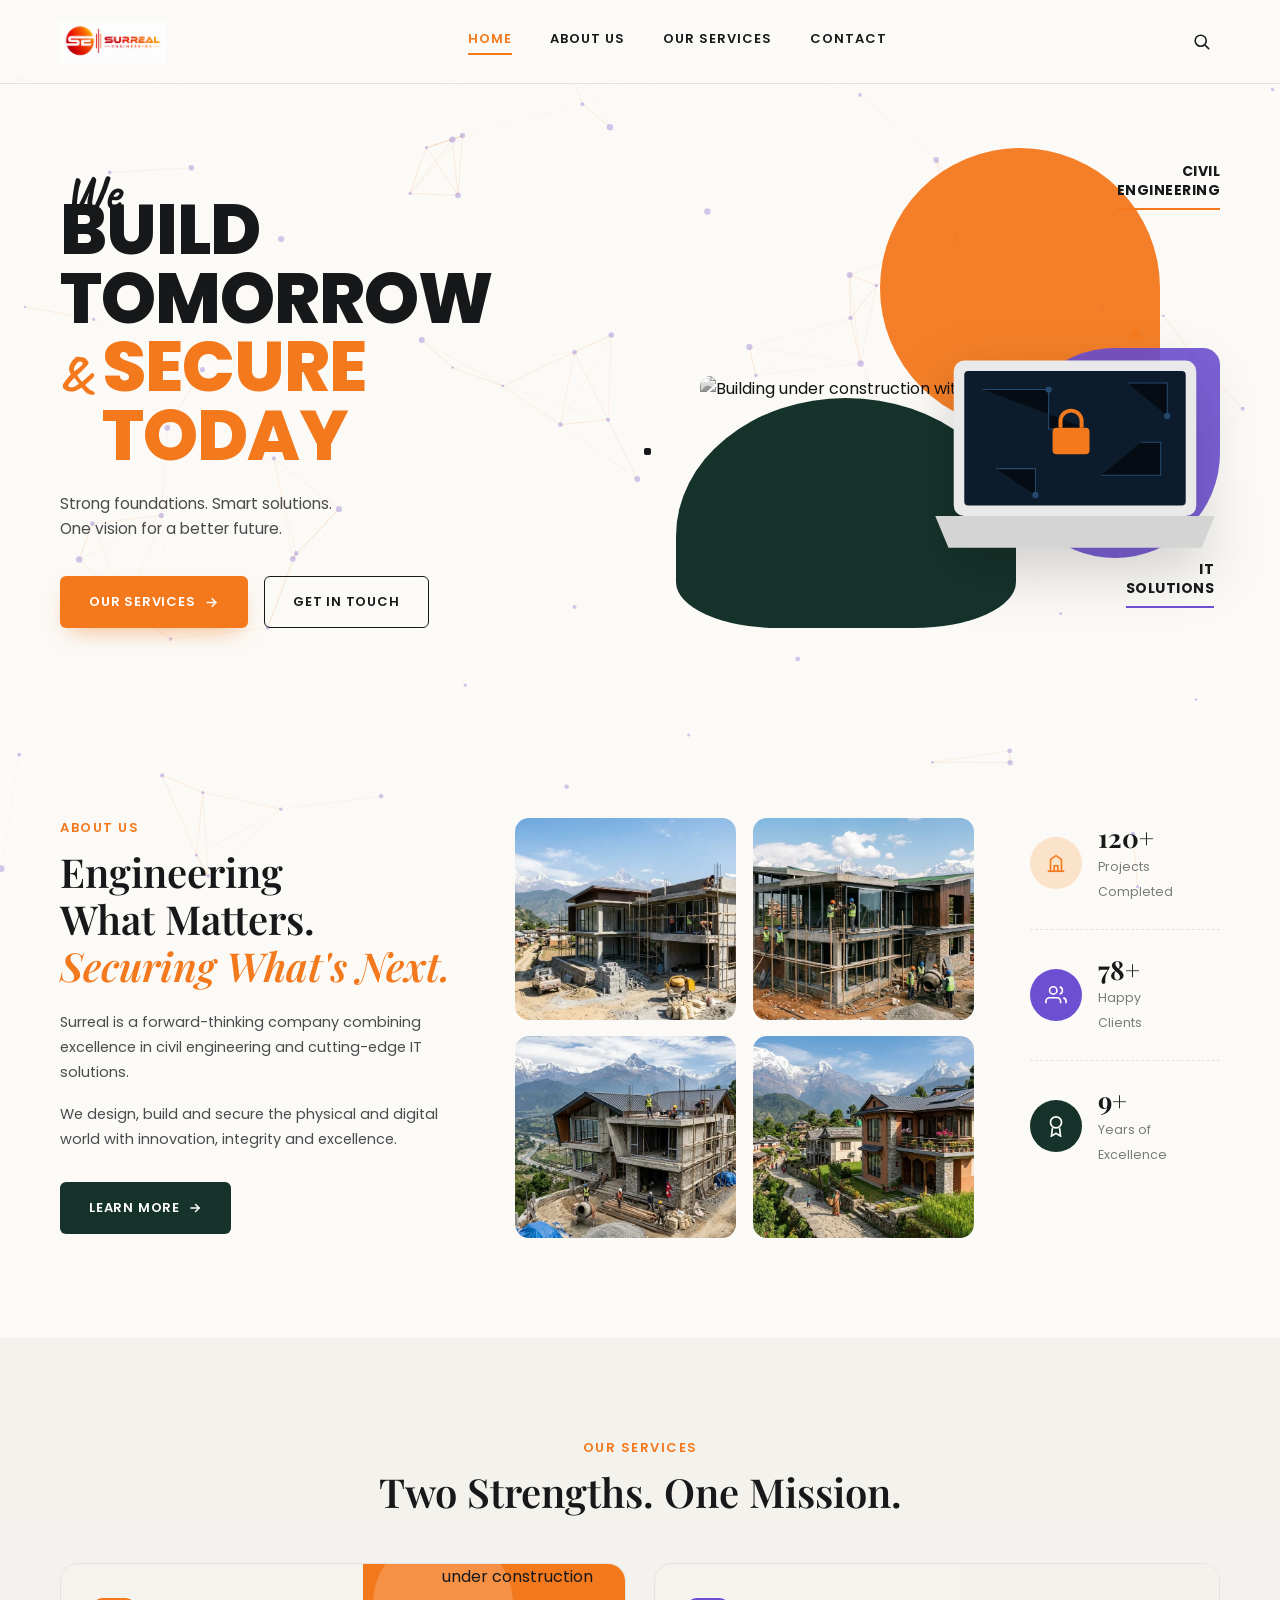
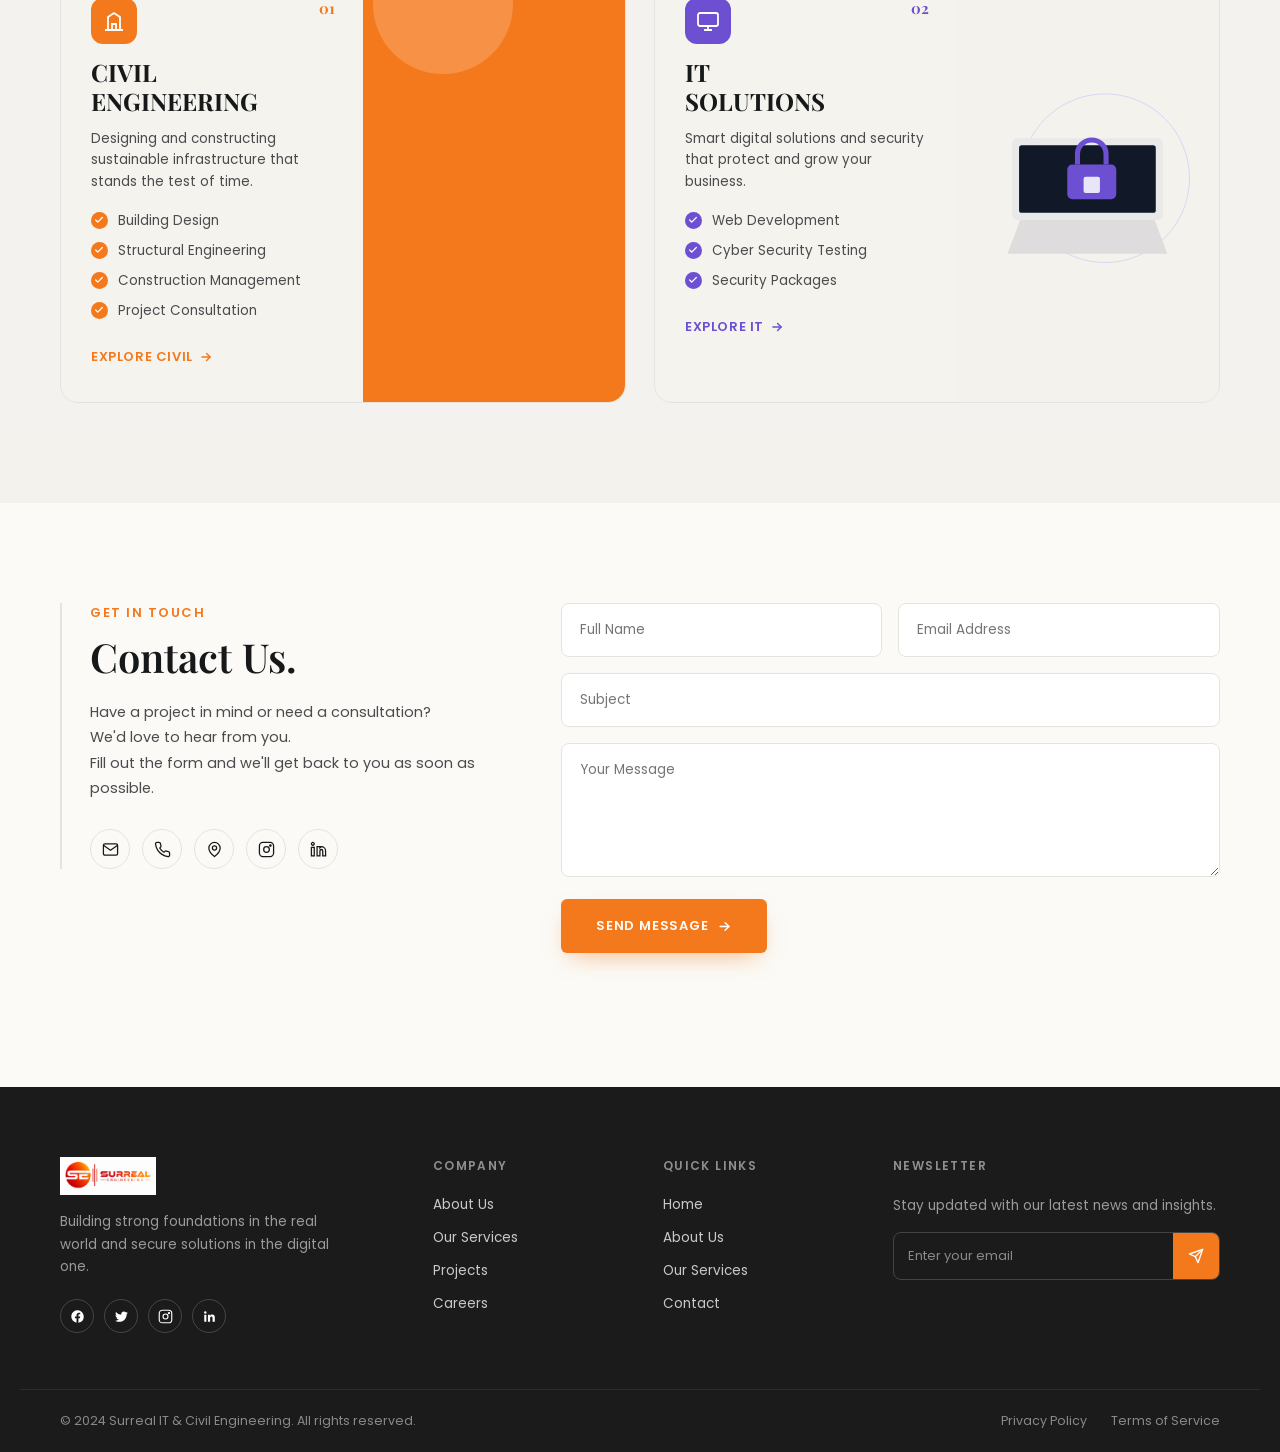
==== index.html @ a4b853f4 "Add files via upload" ====
<!DOCTYPE html>
<html lang="en">
<head>
<meta charset="UTF-8">
<meta name="viewport" content="width=device-width, initial-scale=1.0">
<title>Surreal | IT &amp; Civil Engineering</title>
<link rel="stylesheet" href="style.css">
<link rel="preconnect" href="https://fonts.googleapis.com">
<link rel="preconnect" href="https://fonts.gstatic.com" crossorigin>
<link href="https://fonts.googleapis.com/css2?family=Playfair+Display:ital,wght@0,500;0,600;0,700;1,500;1,600&family=Poppins:wght@300;400;500;600;700;800;900&family=Caveat:wght@600;700&display=swap" rel="stylesheet">
</head>
<body>

<canvas class="hero-network" id="heroNetwork" aria-hidden="true"></canvas>

<!-- ============ HEADER / NAVBAR ============ -->
<header class="site-header" id="top">
  <div class="container header-inner">

    <a href="#top" class="logo">
      <span class="logo-mark">
        <img class="logo-placeholder" src="logo.png" alt="Surreal Engineering logo">
      </span>
      <span class="logo-text">
       
      </span>
    </a>

    <nav class="main-nav" id="mainNav">
      <a href="#top" class="nav-link active" data-nav>HOME</a>
      <a href="#about" class="nav-link" data-nav>ABOUT US</a>
      <a href="#services" class="nav-link" data-nav>OUR SERVICES</a>
      <a href="#contact" class="nav-link" data-nav>CONTACT</a>
    </nav>

    <div class="header-actions">

      <div class="search-box" id="searchBox">
        <button class="icon-btn search-toggle" id="searchToggle" aria-label="Search">
          <svg width="19" height="19" viewBox="0 0 24 24" fill="none" stroke="currentColor" stroke-width="2" stroke-linecap="round">
            <circle cx="11" cy="11" r="7"/>
            <path d="m21 21-4.3-4.3"/>
          </svg>
        </button>
        <input type="search" id="siteSearch" placeholder="Search..." aria-label="Search this page">
      </div>

      <button class="hamburger" id="hamburger" aria-label="Menu">
        <span></span><span></span><span></span>
      </button>

    </div>

  </div>
</header>

<!-- ============ HERO ============ -->
<section class="hero" id="home">
  <div class="container hero-inner">

    <div class="hero-copy">
      <p class="hero-script">We</p>
      <h1 class="hero-title">
        BUILD<br>
        TOMORROW<br>
        <span class="amp-row"><span class="amp">&amp;</span> <span class="text-orange">SECURE<br>TODAY</span></span>
      </h1>
      <p class="hero-sub">Strong foundations. Smart solutions.<br>One vision for a better future.</p>
      <div class="hero-btns">
        <a href="#services" class="btn btn-orange" data-nav>OUR SERVICES
          <svg width="15" height="15" viewBox="0 0 24 24" fill="none" stroke="currentColor" stroke-width="2.5" stroke-linecap="round">
            <path d="M5 12h14"/>
            <path d="m13 6 6 6-6 6"/>
          </svg>
        </a>
        <a href="#contact" class="btn btn-outline" data-nav>GET IN TOUCH</a>
      </div>
    </div>

    <div class="hero-art">
      <div class="blob blob-orange"></div>
      <div class="blob blob-purple"></div>
      <div class="blob blob-green"></div>

      <div class="hero-building">
        <img src="https://images.unsplash.com/photo-1644221150186-5d785a471f44?w=900&q=80&auto=format&fit=crop" alt="Building under construction with crane">
      </div>

      <div class="hero-laptop">
        <svg viewBox="0 0 220 160" xmlns="http://www.w3.org/2000/svg">
          <rect x="18" y="8" width="184" height="118" rx="8" fill="#e9e9e9"/>
          <rect x="26" y="16" width="168" height="102" rx="3" fill="#0c1c2c"/>
          <g stroke="#3a6ea5" stroke-width="0.8" opacity="0.55">
            <path d="M40 30 L90 30 L90 60 L120 60"/>
            <path d="M150 25 L180 25 L180 50"/>
            <path d="M50 90 L80 90 L80 110"/>
            <path d="M130 95 L175 95 L175 70 L160 70"/>
            <circle cx="90" cy="30" r="2" fill="#3a6ea5"/>
            <circle cx="180" cy="50" r="2" fill="#3a6ea5"/>
            <circle cx="80" cy="110" r="2" fill="#3a6ea5"/>
          </g>
          <g transform="translate(93,45)">
            <path d="M6 14 V9 a8 8 0 0 1 16 0 v5" fill="none" stroke="#F4791D" stroke-width="3"/>
            <rect x="0" y="14" width="28" height="20" rx="3" fill="#F4791D"/>
          </g>
          <path d="M4 126 L216 126 L206 150 L14 150 Z" fill="#d4d4d4"/>
        </svg>
      </div>

      <a href="#services" class="hero-label label-civil" data-nav data-service-target="civil">
        <span>CIVIL<br>ENGINEERING</span>
      </a>

      <a href="#services" class="hero-label label-it" data-nav data-service-target="it">
        <span>IT<br>SOLUTIONS</span>
      </a>

      <span class="dot dot-1"></span>
      <span class="dot dot-2"></span>
    </div>

  </div>
</section>

<!-- ============ ABOUT ============ -->
<section class="about scroll-section" id="about">
  <div class="container about-inner">

    <div class="about-copy">
      <p class="eyebrow">ABOUT US</p>
      <h2 class="section-title">Engineering<br>What Matters.<br><em>Securing What's Next.</em></h2>
      <p class="about-text">Surreal is a forward-thinking company combining excellence in civil engineering and cutting-edge IT solutions.</p>
      <p class="about-text">We design, build and secure the physical and digital world with innovation, integrity and excellence.</p>
      <a href="#services" class="btn btn-dark" data-nav>LEARN MORE
        <svg width="14" height="14" viewBox="0 0 24 24" fill="none" stroke="currentColor" stroke-width="2.5" stroke-linecap="round">
          <path d="M5 12h14"/>
          <path d="m13 6 6 6-6 6"/>
        </svg>
      </a>
    </div>

    <div class="about-gallery">
      <div class="gallery-card">
        <img src="pic1.webp" alt="Surreal Engineering image 1">
      </div>
      <div class="gallery-card">
        <img src="pic2.webp" alt="Surreal Engineering image 2">
      </div>
      <div class="gallery-card">
        <img src="pic3.webp" alt="Surreal Engineering image 3">
      </div>
      <div class="gallery-card">
        <img src="pic4.webp" alt="Surreal Engineering image 4">
      </div>
    </div>

    <div class="about-stats">
      <div class="stat-item reveal-item">
        <div class="stat-icon stat-icon-orange">
          <svg width="22" height="22" viewBox="0 0 24 24" fill="none" stroke="currentColor" stroke-width="1.8">
            <path d="M3 21h18"/>
            <path d="M6 21V8l6-4 6 4v13"/>
            <path d="M10 21v-6h4v6"/>
            <path d="M9 9h.01M15 9h.01M9 13h.01M15 13h.01"/>
          </svg>
        </div>
        <div><strong class="counter" data-target="120">0+</strong><span>Projects<br>Completed</span></div>
      </div>

      <div class="stat-item reveal-item">
        <div class="stat-icon stat-icon-purple">
          <svg width="22" height="22" viewBox="0 0 24 24" fill="none" stroke="#fff" stroke-width="1.8">
            <path d="M17 21v-2a4 4 0 0 0-4-4H5a4 4 0 0 0-4 4v2"/>
            <circle cx="9" cy="7" r="4"/>
            <path d="M23 21v-2a4 4 0 0 0-3-3.87"/>
            <path d="M16 3.13a4 4 0 0 1 0 7.75"/>
          </svg>
        </div>
        <div><strong class="counter" data-target="80">0+</strong><span>Happy<br>Clients</span></div>
      </div>

      <div class="stat-item reveal-item">
        <div class="stat-icon stat-icon-green">
          <svg width="22" height="22" viewBox="0 0 24 24" fill="none" stroke="#fff" stroke-width="1.8">
            <circle cx="12" cy="8" r="6"/>
            <path d="M8.21 13.89 7 23l5-3 5 3-1.21-9.12"/>
          </svg>
        </div>
        <div><strong class="counter" data-target="10">0+</strong><span>Years of<br>Excellence</span></div>
      </div>
    </div>

  </div>
</section>

<!-- ============ SERVICES ============ -->
<section class="services scroll-section" id="services">
  <div class="container">
    <div class="services-head">
      <p class="eyebrow center">OUR SERVICES</p>
      <h2 class="section-title center">Two Strengths. One Mission.</h2>
    </div>

    <div class="services-grid">

      <article class="service-card card-civil reveal-item">
        <div class="service-text">
          <div class="service-icon icon-orange">
            <svg width="24" height="24" viewBox="0 0 24 24" fill="none" stroke="#fff" stroke-width="1.8">
              <path d="M3 21h18"/>
              <path d="M6 21V8l6-4 6 4v13"/>
              <path d="M10 21v-6h4v6"/>
              <path d="M9 9h.01M15 9h.01M9 13h.01M15 13h.01"/>
            </svg>
          </div>
          <span class="service-num">01</span>
          <h3>CIVIL<br>ENGINEERING</h3>
          <p>Designing and constructing sustainable infrastructure that stands the test of time.</p>
          <ul class="check-list">
            <li>Building Design</li>
            <li>Structural Engineering</li>
            <li>Construction Management</li>
            <li>Project Consultation</li>
          </ul>
          <a href="#contact" class="text-link orange" data-nav>EXPLORE CIVIL
            <svg width="14" height="14" viewBox="0 0 24 24" fill="none" stroke="currentColor" stroke-width="2.5" stroke-linecap="round">
              <path d="M5 12h14"/>
              <path d="m13 6 6 6-6 6"/>
            </svg>
          </a>
        </div>

        <div class="service-media civil-media">
          <img src="https://images.unsplash.com/photo-1644221150186-5d785a471f44?w=700&q=80&auto=format&fit=crop" alt="Building under construction">
        </div>
      </article>

      <article class="service-card card-it reveal-item">
        <div class="service-text">
          <div class="service-icon icon-purple">
            <svg width="24" height="24" viewBox="0 0 24 24" fill="none" stroke="#fff" stroke-width="1.8">
              <rect x="2" y="4" width="20" height="13" rx="2"/>
              <path d="M8 21h8"/>
              <path d="M12 17v4"/>
            </svg>
          </div>
          <span class="service-num purple">02</span>
          <h3>IT<br>SOLUTIONS</h3>
          <p>Smart digital solutions and security that protect and grow your business.</p>
          <ul class="check-list purple-check">
            <li>Web Development</li>
            <li>Cyber Security Testing</li>
            <li>Security Packages</li>
          </ul>
          <a href="#contact" class="text-link purple" data-nav>EXPLORE IT
            <svg width="14" height="14" viewBox="0 0 24 24" fill="none" stroke="currentColor" stroke-width="2.5" stroke-linecap="round">
              <path d="M5 12h14"/>
              <path d="m13 6 6 6-6 6"/>
            </svg>
          </a>
        </div>

        <div class="service-media it-media">
          <svg viewBox="0 0 260 220" xmlns="http://www.w3.org/2000/svg">
            <circle cx="150" cy="105" r="95" fill="none" stroke="#d8d0f5" stroke-width="1"/>
            <path d="M40 190 L220 190 L205 150 L55 150 Z" fill="#dedcdc"/>
            <rect x="45" y="60" width="170" height="92" rx="6" fill="#e9e9e9"/>
            <rect x="53" y="68" width="154" height="76" rx="3" fill="#111827"/>
            <g transform="translate(105,55) scale(1.15)">
              <path d="M12 30 V20 a14 14 0 0 1 28 0 v10" fill="none" stroke="#6D4FD1" stroke-width="5"/>
              <rect x="2" y="30" width="48" height="34" rx="5" fill="#6D4FD1"/>
              <rect x="18" y="42" width="16" height="16" rx="2" fill="#fff" opacity="0.85"/>
            </g>
          </svg>
        </div>
      </article>

    </div>
  </div>
</section>

<!-- ============ CONTACT ============ -->
<section class="contact scroll-section" id="contact">
  <div class="container contact-inner">

    <div class="contact-copy">
      <p class="eyebrow">GET IN TOUCH</p>
      <h2 class="section-title">Contact Us.</h2>
      <p class="about-text">Have a project in mind or need a consultation?<br>We'd love to hear from you.<br>Fill out the form and we'll get back to you as soon as possible.</p>

      <div class="contact-social">
        <a href="#" aria-label="Email">
          <svg width="17" height="17" viewBox="0 0 24 24" fill="none" stroke="currentColor" stroke-width="1.8">
            <rect x="2" y="4" width="20" height="16" rx="2"/>
            <path d="m22 6-10 7L2 6"/>
          </svg>
        </a>

        <a href="#" aria-label="Phone">
          <svg width="17" height="17" viewBox="0 0 24 24" fill="none" stroke="currentColor" stroke-width="1.8">
            <path d="M22 16.92v3a2 2 0 0 1-2.18 2 19.79 19.79 0 0 1-8.63-3.07 19.5 19.5 0 0 1-6-6 19.79 19.79 0 0 1-3.07-8.67A2 2 0 0 1 4.11 2h3a2 2 0 0 1 2 1.72c.13.96.36 1.9.7 2.81a2 2 0 0 1-.45 2.11L8.09 9.91a16 16 0 0 0 6 6l1.27-1.27a2 2 0 0 1 2.11-.45c.9.34 1.85.57 2.81.7A2 2 0 0 1 22 16.92z"/>
          </svg>
        </a>

        <a href="#" aria-label="Location">
          <svg width="17" height="17" viewBox="0 0 24 24" fill="none" stroke="currentColor" stroke-width="1.8">
            <path d="M20 10c0 6-8 12-8 12s-8-6-8-12a8 8 0 0 1 16 0Z"/>
            <circle cx="12" cy="10" r="3"/>
          </svg>
        </a>

        <a href="#" aria-label="Instagram">
          <svg width="17" height="17" viewBox="0 0 24 24" fill="none" stroke="currentColor" stroke-width="1.8">
            <rect x="2" y="2" width="20" height="20" rx="5"/>
            <circle cx="12" cy="12" r="4"/>
            <circle cx="17.5" cy="6.5" r="1"/>
          </svg>
        </a>

        <a href="#" aria-label="LinkedIn">
          <svg width="17" height="17" viewBox="0 0 24 24" fill="none" stroke="currentColor" stroke-width="1.8">
            <path d="M16 8a6 6 0 0 1 6 6v7h-4v-7a2 2 0 0 0-4 0v7h-4V8h4v1.5A6 6 0 0 1 16 8Z"/>
            <rect x="2" y="9" width="4" height="12"/>
            <circle cx="4" cy="4" r="2"/>
          </svg>
        </a>
      </div>
    </div>

    <form class="contact-form" id="contactForm">
      <div class="form-row">
        <input type="text" placeholder="Full Name" required>
        <input type="email" placeholder="Email Address" required>
      </div>
      <input type="text" placeholder="Subject" class="full">
      <textarea placeholder="Your Message" rows="5" class="full"></textarea>
      <button type="submit" class="btn btn-orange full-btn">
        SEND MESSAGE
        <svg width="15" height="15" viewBox="0 0 24 24" fill="none" stroke="currentColor" stroke-width="2.5" stroke-linecap="round">
          <path d="M5 12h14"/>
          <path d="m13 6 6 6-6 6"/>
        </svg>
      </button>
      <p class="form-note" id="formNote"></p>
    </form>

  </div>
</section>

<!-- ============ FOOTER ============ -->
<footer class="site-footer">
  <div class="container footer-inner">

    <div class="footer-brand">
      <a href="#top" class="logo" data-nav>
        <span class="logo-mark">
          <img class="logo-placeholder" src="logo.png" alt="Surreal Engineering logo">
        </span>
        <span class="logo-text light">
         
        </span>
      </a>

      <p>Building strong foundations in the real world and secure solutions in the digital one.</p>

      <div class="footer-social">
        <a href="#" aria-label="Facebook">
          <svg width="15" height="15" viewBox="0 0 24 24" fill="currentColor">
            <path d="M22 12a10 10 0 1 0-11.6 9.9v-7H7.9V12h2.5V9.8c0-2.5 1.5-3.9 3.8-3.9 1.1 0 2.2.2 2.2.2v2.4h-1.3c-1.2 0-1.6.8-1.6 1.6V12h2.8l-.4 2.9h-2.4v7A10 10 0 0 0 22 12Z"/>
          </svg>
        </a>

        <a href="#" aria-label="Twitter">
          <svg width="15" height="15" viewBox="0 0 24 24" fill="currentColor">
            <path d="M22 5.9c-.7.3-1.5.6-2.4.7.8-.5 1.5-1.3 1.8-2.3-.8.5-1.7.8-2.6 1a4.2 4.2 0 0 0-7.2 3.8A11.8 11.8 0 0 1 3.1 4.6a4.2 4.2 0 0 0 1.3 5.6c-.7 0-1.3-.2-1.9-.5v.1c0 2 1.5 3.7 3.4 4.1-.6.2-1.2.2-1.9.1.5 1.7 2.1 2.9 4 2.9A8.4 8.4 0 0 1 2 18.6a11.9 11.9 0 0 0 6.4 1.9c7.7 0 11.9-6.4 11.9-11.9v-.5c.8-.6 1.5-1.3 2-2.1Z"/>
          </svg>
        </a>

        <a href="#" aria-label="Instagram">
          <svg width="15" height="15" viewBox="0 0 24 24" fill="none" stroke="currentColor" stroke-width="1.8">
            <rect x="2" y="2" width="20" height="20" rx="5"/>
            <circle cx="12" cy="12" r="4"/>
            <circle cx="17.5" cy="6.5" r="1"/>
          </svg>
        </a>

        <a href="#" aria-label="LinkedIn">
          <svg width="15" height="15" viewBox="0 0 24 24" fill="currentColor">
            <path d="M20.4 20.4h-3.5v-5.5c0-1.3 0-3-1.8-3s-2.1 1.4-2.1 2.9v5.6H9.5V9h3.4v1.6h.1c.5-.9 1.6-1.8 3.3-1.8 3.6 0 4.2 2.4 4.2 5.4v6.2ZM5.3 7.4a2 2 0 1 1 0-4 2 2 0 0 1 0 4ZM7 20.4H3.6V9H7v11.4Z"/>
          </svg>
        </a>
      </div>
    </div>

    <div class="footer-col">
      <h4>COMPANY</h4>
      <a href="#about" data-nav>About Us</a>
      <a href="#services" data-nav>Our Services</a>
      <a href="#">Projects</a>
      <a href="#">Careers</a>
    </div>

    <div class="footer-col">
      <h4>QUICK LINKS</h4>
      <a href="#top" data-nav>Home</a>
      <a href="#about" data-nav>About Us</a>
      <a href="#services" data-nav>Our Services</a>
      <a href="#contact" data-nav>Contact</a>
    </div>

    <div class="footer-col footer-news">
      <h4>NEWSLETTER</h4>
      <p>Stay updated with our latest news and insights.</p>

      <form class="newsletter-form" id="newsletterForm">
        <input type="email" placeholder="Enter your email" required>
        <button type="submit" aria-label="Subscribe">
          <svg width="16" height="16" viewBox="0 0 24 24" fill="none" stroke="#fff" stroke-width="2" stroke-linecap="round" stroke-linejoin="round">
            <path d="m22 2-7 20-4-9-9-4Z"/>
            <path d="M22 2 11 13"/>
          </svg>
        </button>
      </form>
    </div>

  </div>

  <div class="footer-bottom">
    <div class="container footer-bottom-inner">
      <p>© 2024 Surreal IT &amp; Civil Engineering. All rights reserved.</p>

      <div class="footer-legal">
        <a href="#">Privacy Policy</a>
        <a href="#">Terms of Service</a>
      </div>
    </div>
  </div>
</footer>

<script src="script.js"></script>
</body>
</html>
---- style.css ----
/* =========================================================
           SURREAL — IT & Civil Engineering | stylesheet
           ========================================================= */

           :root {
            --orange: #F4791D;
            --orange-dark: #DD6A10;
            --purple: #6D4FD1;
            --purple-dark: #5A3FC0;
            --green: #16332B;
            --green-2: #1E4738;
            --ink: #17181A;
            --ink-soft: #4A4B4D;
            --muted: #7A7A7A;
            --bg: #FBFAF7;
            --bg-alt: #F4F2ED;
            --card: #F5F3EE;
            --line: #E6E3DC;
            --white: #ffffff;

            --font-display: 'Playfair Display', Georgia, serif;
            --font-body: 'Poppins', -apple-system, BlinkMacSystemFont, 'Segoe UI', sans-serif;
            --font-script: 'Caveat', cursive;
        }

        *,
        *::before,
        *::after {
            box-sizing: border-box;
        }

        html {
            scroll-behavior: smooth;
        }

        body {
            margin: 0;
            font-family: var(--font-body);
            color: var(--ink);
            background: var(--bg);
            -webkit-font-smoothing: antialiased;
            overflow-x: hidden;
            padding-top: 84px;
            /* offset for fixed header */
        }

        img {
            max-width: 100%;
            display: block;
        }

        a {
            text-decoration: none;
            color: inherit;
        }

        ul {
            list-style: none;
            margin: 0;
            padding: 0;
        }

        button {
            font-family: inherit;
            cursor: pointer;
        }

        input,
        textarea {
            font-family: inherit;
        }

        :focus-visible {
            outline: 2px solid var(--orange);
            outline-offset: 2px;
        }

        .container {
            max-width: 1240px;
            margin: 0 auto;
            padding: 0 40px;
        }

        .eyebrow {
            color: var(--orange);
            font-weight: 600;
            font-size: 13px;
            letter-spacing: 1.5px;
            margin: 0 0 10px;
        }

        .eyebrow.center {
            text-align: center;
        }

        .section-title {
            font-family: var(--font-display);
            font-weight: 600;
            font-size: 40px;
            line-height: 1.18;
            margin: 0 0 20px;
            color: var(--ink);
        }

        .section-title em {
            color: var(--orange);
            font-style: italic;
        }

        .section-title.center {
            text-align: center;
            margin-bottom: 0;
        }

        .btn {
            display: inline-flex;
            align-items: center;
            gap: 8px;
            padding: 15px 28px;
            border-radius: 6px;
            font-size: 13px;
            font-weight: 600;
            letter-spacing: .8px;
            border: 1.5px solid transparent;
            transition: transform .18s ease, box-shadow .18s ease, background .18s ease, color .18s ease;
            white-space: nowrap;
            position: relative;
            overflow: hidden;
            will-change: transform;
        }

        .btn:hover {
            transform: translateY(-4px) scale(1.02);
        }

        .btn::before {
            content: '';
            position: absolute;
            inset: 0;
            background: linear-gradient(120deg, transparent 20%, rgba(255, 255, 255, .24) 50%, transparent 80%);
            transform: translateX(-120%);
            transition: transform .55s ease;
            pointer-events: none;
        }

        .btn:hover::before {
            transform: translateX(120%);
        }

        .btn:active {
            transform: translateY(-1px) scale(.99);
        }

        .btn-orange {
            background: var(--orange);
            color: #fff;
            box-shadow: 0 10px 24px -10px rgba(244, 121, 29, .6);
        }

        .btn-orange:hover {
            background: var(--orange-dark);
            box-shadow: 0 14px 30px -12px rgba(244, 121, 29, .55);
        }

        .btn-outline {
            background: transparent;
            color: var(--ink);
            border-color: var(--ink);
        }

        .btn-outline:hover {
            background: var(--ink);
            color: #fff;
        }

        .btn-dark {
            background: var(--green);
            color: #fff;
        }

        .btn-dark:hover {
            background: var(--green-2);
        }

        .text-link {
            display: inline-flex;
            align-items: center;
            gap: 6px;
            font-size: 13px;
            font-weight: 600;
            letter-spacing: .6px;
        }

        .text-link.orange {
            color: var(--orange);
        }

        .text-link.purple {
            color: var(--purple);
        }

        .text-link svg {
            transition: transform .18s ease;
        }

        .text-link:hover svg {
            transform: translateX(4px);
        }

        /* ============ HEADER — FIXED ============ */

        .site-header {
            position: fixed;
            top: 0;
            left: 0;
            right: 0;
            z-index: 1000;
            background: rgba(251, 250, 247, .92);
            backdrop-filter: blur(14px);
            -webkit-backdrop-filter: blur(14px);
            border-bottom: 1px solid var(--line);
            height: 84px;
            display: flex;
            align-items: center;
        }

        .header-inner {
            display: flex;
            align-items: center;
            justify-content: space-between;
            height: 84px;
            gap: 24px;
            width: 100%;
        }

        .logo {
            display: flex;
            align-items: center;
            gap: 10px;
            flex-shrink: 0;
        }

        .logo-mark {
            display: flex;
        }

        .logo-text {
            display: flex;
            flex-direction: column;
            font-weight: 800;
            font-size: 19px;
            letter-spacing: .5px;
            line-height: 1.1;
            color: var(--ink);
        }

        .logo-text small {
            font-weight: 500;
            font-size: 9px;
            letter-spacing: 1.4px;
            color: var(--muted);
        }

        .logo-text.light {
            color: #fff;
        }

        .logo-text.light small {
            color: #a9a9a9;
        }

        .main-nav {
            display: flex;
            align-items: center;
            gap: 38px;
        }

        .nav-link {
            font-size: 13px;
            font-weight: 600;
            letter-spacing: 1px;
            color: var(--ink);
            position: relative;
            padding-bottom: 6px;
            transition: color .15s ease;
        }

        .nav-link::after {
            content: '';
            position: absolute;
            left: 0;
            bottom: 0;
            width: 0;
            height: 2px;
            background: var(--orange);
            transition: width .2s ease;
        }

        .nav-link:hover {
            color: var(--orange);
        }

        .nav-link.active {
            color: var(--orange);
        }

        .nav-link.active::after {
            width: 100%;
        }

        .header-actions {
            display: flex;
            align-items: center;
            gap: 14px;
        }

        .icon-btn {
            background: none;
            border: none;
            color: var(--ink);
            display: flex;
            align-items: center;
            gap: 4px;
            padding: 6px;
            border-radius: 8px;
            transition: background .15s ease;
        }

        .icon-btn:hover {
            background: var(--bg-alt);
        }

        .hamburger {
            display: none;
            flex-direction: column;
            gap: 5px;
            background: none;
            border: none;
            padding: 6px;
        }

        .hamburger span {
            width: 22px;
            height: 2px;
            background: var(--ink);
            border-radius: 2px;
            transition: transform .2s ease, opacity .2s ease;
        }

        .hamburger.active span:nth-child(1) {
            transform: translateY(7px) rotate(45deg);
        }
        .hamburger.active span:nth-child(2) {
            opacity: 0;
        }
        .hamburger.active span:nth-child(3) {
            transform: translateY(-7px) rotate(-45deg);
        }

        /* ============ HERO ============ */

        .hero {
            padding: 64px 0 90px;
            overflow: hidden;
            position: relative;
        }

        .hero-inner {
            display: grid;
            grid-template-columns: 1fr 1.05fr;
            align-items: center;
            gap: 20px;
        }

        .hero-script {
            font-family: var(--font-script);
            font-size: 52px;
            font-weight: 700;
            margin: 0 0 -18px 4px;
            color: var(--ink);
            transform: rotate(-3deg);
            animation: phraseWeFloat 3.2s ease-in-out infinite;
        }

        .hero-title {
            font-family: var(--font-body);
            font-weight: 800;
            font-size: 70px;
            line-height: 0.98;
            letter-spacing: -1px;
            margin: 0 0 22px;
            color: var(--ink);
            animation: phraseFloat 3.2s ease-in-out infinite;
        }

        @keyframes phraseWeFloat {
            0%,
            100% {
                transform: translateY(0) rotate(-3deg);
            }
            50% {
                transform: translateY(-3px) rotate(-3deg);
            }
        }

        @keyframes phraseFloat {
            0%,
            100% {
                transform: translateY(0);
            }
            50% {
                transform: translateY(-3px);
            }
        }

        .amp-row {
            display: flex;
            align-items: baseline;
            gap: 14px;
        }

        .amp {
            font-family: var(--font-script);
            color: var(--orange);
            font-weight: 700;
            font-size: 52px;
        }

        .text-orange {
            color: var(--orange);
        }

        .hero-sub {
            font-size: 15.5px;
            color: var(--ink-soft);
            line-height: 1.6;
            max-width: 380px;
            margin: 0 0 34px;
        }

        .hero-btns {
            display: flex;
            gap: 16px;
            flex-wrap: wrap;
        }

        .hero-art {
            position: relative;
            min-height: 480px;
            display: flex;
            align-items: center;
            justify-content: center;
            isolation: isolate;
        }

        .blob {
            position: absolute;
            border-radius: 50%;
            pointer-events: none;
        }

        .blob-orange {
            width: 280px;
            height: 280px;
            background: var(--orange);
            top: 0;
            right: 60px;
            border-radius: 50% 50% 8% 50%;
            opacity: .95;
            animation: blobFloat 7s ease-in-out infinite;
            z-index: 2;
        }

        .blob-purple {
            width: 210px;
            height: 210px;
            background: var(--purple);
            bottom: 70px;
            right: 0;
            border-radius: 50% 8% 50% 50%;
            opacity: .9;
            z-index: 2;
        }

        .blob-green {
            width: 340px;
            height: 230px;
            background: var(--green);
            bottom: 0;
            left: 40px;
            border-radius: 50% 50% 30% 30%/60% 60% 20% 20%;
            z-index: 2;
        }

        @keyframes blobFloat {
            0%,
            100% {
                transform: translate3d(0, 0, 0);
            }
            50% {
                transform: translate3d(0, -7px, 0);
            }
        }

        .hero-building {
            position: relative;
            z-index: 3;
            width: 78%;
            filter: grayscale(1) contrast(1.05);
            -webkit-mask-image: linear-gradient(to bottom, black 82%, transparent 100%);
            mask-image: linear-gradient(to bottom, black 82%, transparent 100%);
        }

        .hero-building img {
            border-radius: 10px;
        }

        .hero-laptop {
            position: absolute;
            z-index: 4;
            width: 290px;
            right: 0;
            bottom: 60px;
            filter: drop-shadow(0 20px 30px rgba(0, 0, 0, .18));
            pointer-events: none;
        }

        .hero-label {
            position: absolute;
            z-index: 5;
            font-size: 14px;
            font-weight: 700;
            letter-spacing: .5px;
            line-height: 1.35;
            color: var(--ink);
            pointer-events: auto;
            cursor: pointer;
        }

        .hero-label span {
            display: inline-block;
            padding-bottom: 8px;
            border-bottom: 2px solid var(--orange);
        }

        .label-civil {
            top: 14px;
            right: 0;
            text-align: right;
        }

        .label-it {
            bottom: 20px;
            right: 6px;
            text-align: right;
        }

        .label-it span {
            border-bottom-color: var(--purple);
        }

        .dot {
            position: absolute;
            border-radius: 2px;
            z-index: 5;
            pointer-events: none;
        }

        .dot-1 {
            width: 9px;
            height: 9px;
            background: var(--orange);
            top: 38%;
            right: 80px;
        }

        .dot-2 {
            width: 7px;
            height: 7px;
            background: var(--ink);
            bottom: 36%;
            left: 8px;
        }

        /* ============ ABOUT ============ */

        .about {
            padding: 100px 0;
            background: rgba(251, 250, 247, .94);
        }

        .about-inner {
            display: grid;
            grid-template-columns: 1fr 1.15fr auto;
            gap: 56px;
            align-items: start;
        }

        .about-text {
            font-size: 14.5px;
            color: var(--ink-soft);
            line-height: 1.75;
            max-width: 400px;
            margin: 0 0 16px;
        }

        .about-copy .btn {
            margin-top: 14px;
        }

        .about-gallery {
            display: grid;
            grid-template-columns: 1fr 1fr;
            grid-template-rows: 1fr 1fr;
            gap: 16px;
            height: 420px;
            perspective: 1000px;
        }

        .gallery-card {
            min-width: 0;
            min-height: 0;
            border-radius: 14px;
            overflow: hidden;
            position: relative;
            transform-origin: center;
            transition: transform .45s cubic-bezier(.2, .8, .2, 1), box-shadow .45s ease;
            will-change: transform;
        }

        .about-gallery img {
            width: 100%;
            height: 100%;
            object-fit: cover;
            transition: transform .45s cubic-bezier(.2, .8, .2, 1);
        }

        .gallery-card:hover {
            transform: translateY(-10px) scale(1.08) rotate(-3deg);
            box-shadow: 0 24px 45px -18px rgba(0, 0, 0, .38);
            z-index: 5;
        }

        .gallery-card:hover img {
            transform: scale(1.08);
        }

        .about-stats {
            display: flex;
            flex-direction: column;
            gap: 26px;
            padding-top: 6px;
            min-width: 190px;
        }

        .stat-item {
            display: flex;
            align-items: center;
            gap: 16px;
            padding-bottom: 26px;
            border-bottom: 1px dashed var(--line);
        }

        .stat-item:last-child {
            border-bottom: none;
        }

        .stat-icon {
            width: 52px;
            height: 52px;
            border-radius: 50%;
            display: flex;
            align-items: center;
            justify-content: center;
            flex-shrink: 0;
        }

        .stat-icon-orange {
            background: #FBE3CB;
            color: var(--orange);
        }

        .stat-icon-purple {
            background: var(--purple);
        }

        .stat-icon-green {
            background: var(--green);
        }

        .stat-item strong {
            display: block;
            font-family: var(--font-display);
            font-size: 26px;
            font-weight: 700;
            line-height: 1.1;
        }

        .stat-item span {
            font-size: 12.5px;
            color: var(--muted);
            line-height: 1.4;
        }

        /* ============ SERVICES ============ */

        .services {
            padding: 100px 0;
            background: rgba(244, 242, 237, .94);
        }

        .services-head {
            margin-bottom: 48px;
        }

        .services-grid {
            display: grid;
            grid-template-columns: 1fr 1fr;
            gap: 28px;
        }

        .service-card {
            display: grid;
            grid-template-columns: 1.15fr 1fr;
            align-items: stretch;
            background: var(--card);
            border-radius: 18px;
            overflow: hidden;
            border: 1px solid var(--line);
            transition: transform .35s ease, box-shadow .35s ease, border-color .35s ease;
        }

        .service-card:hover {
            transform: translateY(-6px);
            box-shadow: 0 22px 45px -25px rgba(0, 0, 0, .28);
            border-color: rgba(244, 121, 29, .35);
        }

        .service-text {
            padding: 34px 30px;
            position: relative;
        }

        .service-icon {
            width: 46px;
            height: 46px;
            border-radius: 12px;
            display: flex;
            align-items: center;
            justify-content: center;
            margin-bottom: 14px;
        }

        .icon-orange {
            background: var(--orange);
        }

        .icon-purple {
            background: var(--purple);
        }

        .service-num {
            position: absolute;
            top: 34px;
            right: 28px;
            font-family: var(--font-display);
            font-weight: 700;
            font-size: 15px;
            color: var(--orange);
        }

        .service-num.purple {
            color: var(--purple);
        }

        .service-text h3 {
            font-family: var(--font-display);
            font-size: 24px;
            line-height: 1.2;
            margin: 0 0 12px;
        }

        .service-text>p {
            font-size: 13.5px;
            color: var(--ink-soft);
            line-height: 1.6;
            margin: 0 0 18px;
            max-width: 260px;
        }

        .check-list {
            display: flex;
            flex-direction: column;
            gap: 10px;
            margin-bottom: 22px;
        }

        .check-list li {
            display: flex;
            align-items: center;
            gap: 10px;
            font-size: 13.5px;
            color: var(--ink-soft);
        }

        .check-list li::before {
            content: '';
            width: 17px;
            height: 17px;
            border-radius: 50%;
            flex-shrink: 0;
            background: var(--orange) url("data:image/svg+xml,%3Csvg xmlns='http://www.w3.org/2000/svg' viewBox='0 0 24 24' fill='none' stroke='white' stroke-width='3' stroke-linecap='round' stroke-linejoin='round'%3E%3Cpolyline points='20 6 9 17 4 12'/%3E%3C/svg%3E") center/60% no-repeat;
        }

        .purple-check li::before {
            background-color: var(--purple);
        }

        .service-media {
            position: relative;
            overflow: hidden;
            min-height: 280px;
        }

        .civil-media {
            background: var(--orange);
        }

        .civil-media img {
            width: 100%;
            height: 100%;
            object-fit: cover;
            position: absolute;
            inset: 0;
            clip-path: polygon(30% 0, 100% 0, 100% 100%, 0% 100%);
        }

        .civil-media::before {
            content: '';
            position: absolute;
            width: 140px;
            height: 140px;
            background: rgba(255, 255, 255, .18);
            border-radius: 50%;
            top: -30px;
            left: 10px;
        }

        .it-media {
            background: var(--bg-alt);
            display: flex;
            align-items: center;
            justify-content: center;
        }

        .it-media svg {
            width: 88%;
        }

        /* ============ CONTACT ============ */

        .contact {
            padding: 100px 0;
            background: rgba(251, 250, 247, .94);
        }

        .contact-inner {
            display: grid;
            grid-template-columns: .85fr 1.3fr;
            gap: 70px;
            align-items: flex-start;
        }

        .contact-copy {
            border-left: 2px solid var(--line);
            padding-left: 28px;
        }

        .contact-social {
            display: flex;
            gap: 12px;
            margin-top: 28px;
        }

        .contact-social a {
            width: 40px;
            height: 40px;
            border-radius: 50%;
            border: 1.5px solid var(--line);
            display: flex;
            align-items: center;
            justify-content: center;
            color: var(--ink);
            transition: background .25s ease, color .25s ease, border-color .25s ease, transform .35s cubic-bezier(.2, .8, .2, 1), box-shadow .25s ease;
            position: relative;
        }

        .contact-social a:hover {
            background: var(--orange);
            border-color: var(--orange);
            color: #fff;
        }

        .contact-social a.wave {
            animation: socialWave .6s cubic-bezier(.2, .8, .2, 1) both;
        }

        @keyframes socialWave {
            0% {
                transform: translateY(0) scale(1);
            }
            35% {
                transform: translateY(-9px) scale(1.08);
            }
            65% {
                transform: translateY(3px) scale(.98);
            }
            100% {
                transform: translateY(0) scale(1);
            }
        }

        .contact-social a:nth-child(1):hover {
            background: #EA4335;
            border-color: #EA4335;
            color: #fff;
        }
        .contact-social a:nth-child(2):hover {
            background: #25D366;
            border-color: #25D366;
            color: #fff;
        }
        .contact-social a:nth-child(3):hover {
            background: #F4791D;
            border-color: #F4791D;
            color: #fff;
        }
        .contact-social a:nth-child(4):hover {
            background: #E1306C;
            border-color: #E1306C;
            color: #fff;
        }
        .contact-social a:nth-child(5):hover {
            background: #0A66C2;
            border-color: #0A66C2;
            color: #fff;
        }

        .contact-form {
            display: flex;
            flex-direction: column;
            gap: 16px;
        }

        .form-row {
            display: grid;
            grid-template-columns: 1fr 1fr;
            gap: 16px;
        }

        .contact-form input,
        .contact-form textarea {
            width: 100%;
            padding: 16px 18px;
            border-radius: 8px;
            border: 1.5px solid var(--line);
            background: #fff;
            font-size: 13.5px;
            color: var(--ink);
            resize: vertical;
            transition: border-color .15s ease;
        }

        .contact-form input:focus,
        .contact-form textarea:focus {
            border-color: var(--orange);
        }

        .contact-form .full {
            grid-column: 1 / -1;
        }

        .full-btn {
            align-self: flex-start;
            margin-top: 6px;
            justify-content: center;
            padding: 16px 34px;
        }

        .form-note {
            font-size: 13px;
            color: var(--green-2);
            font-weight: 600;
            min-height: 18px;
            margin: 0;
        }

        /* ============ FOOTER ============ */

        .site-footer {
            background: rgba(18, 18, 18, .96);
            color: #c9c9c9;
            padding-top: 70px;
        }

        .footer-inner {
            display: grid;
            grid-template-columns: 1.4fr .8fr .8fr 1fr;
            gap: 40px;
            padding-bottom: 56px;
            border-bottom: 1px solid rgba(255, 255, 255, .08);
        }

        .footer-brand p {
            font-size: 13.5px;
            line-height: 1.7;
            margin: 16px 0 20px;
            max-width: 280px;
            color: #9a9a9a;
        }

        .footer-social {
            display: flex;
            gap: 10px;
        }

        .footer-social a {
            width: 34px;
            height: 34px;
            border-radius: 50%;
            border: 1px solid rgba(255, 255, 255, .18);
            display: flex;
            align-items: center;
            justify-content: center;
            color: #fff;
            transition: background .15s ease, border-color .15s ease;
        }

        .footer-social a:hover {
            background: var(--orange);
            border-color: var(--orange);
        }

        .footer-col h4 {
            font-size: 12px;
            letter-spacing: 1.4px;
            color: #8f8f8f;
            margin: 0 0 20px;
            font-weight: 600;
        }

        .footer-col a {
            display: block;
            font-size: 13.5px;
            color: #c9c9c9;
            margin-bottom: 13px;
            transition: color .15s ease;
        }

        .footer-col a:hover {
            color: var(--orange);
        }

        .footer-news p {
            font-size: 13.5px;
            color: #9a9a9a;
            line-height: 1.6;
            margin: 0 0 16px;
        }

        .newsletter-form {
            display: flex;
            border-radius: 8px;
            overflow: hidden;
            border: 1px solid rgba(255, 255, 255, .18);
        }

        .newsletter-form input {
            flex: 1;
            background: transparent;
            border: none;
            padding: 13px 14px;
            color: #fff;
            font-size: 13px;
        }

        .newsletter-form input::placeholder {
            color: #8a8a8a;
        }

        .newsletter-form button {
            background: var(--orange);
            border: none;
            width: 46px;
            display: flex;
            align-items: center;
            justify-content: center;
            transition: background .15s ease;
        }

        .newsletter-form button:hover {
            background: var(--orange-dark);
        }

        .footer-bottom {
            padding: 22px 0;
        }

        .footer-bottom-inner {
            display: flex;
            justify-content: space-between;
            align-items: center;
            flex-wrap: wrap;
            gap: 10px;
        }

        .footer-bottom p {
            margin: 0;
            font-size: 12.5px;
            color: #8a8a8a;
        }

        .footer-legal {
            display: flex;
            gap: 24px;
        }

        .footer-legal a {
            font-size: 12.5px;
            color: #8a8a8a;
        }

        .footer-legal a:hover {
            color: var(--orange);
        }

        /* ============ SEARCH ============ */

        .search-box {
            position: relative;
            display: flex;
            align-items: center;
            width: 42px;
            height: 40px;
            flex-shrink: 0;
            transition: width .3s cubic-bezier(.2, .8, .2, 1);
        }

        .search-box .search-toggle {
            position: absolute;
            right: 0;
            top: 1px;
            z-index: 2;
            width: 38px;
            height: 38px;
            justify-content: center;
            background: var(--bg);
        }

        .search-box input {
            width: 100%;
            height: 38px;
            border: 1px solid transparent;
            border-radius: 20px;
            background: var(--bg-alt);
            color: var(--ink);
            padding: 0 42px 0 14px;
            font-size: 12px;
            opacity: 0;
            pointer-events: none;
            outline: none;
            transition: opacity .2s ease, border-color .2s ease, background .2s ease;
        }

        .search-box.open {
            width: 230px;
        }

        .search-box.open input {
            opacity: 1;
            pointer-events: auto;
            border-color: var(--line);
        }

        .search-box.open input:focus {
            border-color: var(--orange);
            background: #fff;
        }

        .search-box .search-toggle:hover {
            background: var(--bg-alt);
        }

        .search-hit {
            background: #ffd9bb;
            color: inherit;
            border-radius: 3px;
            padding: 0 2px;
            box-decoration-break: clone;
            -webkit-box-decoration-break: clone;
            animation: searchHit .45s ease both;
        }

        @keyframes searchHit {
            from {
                background: #fff0e4;
            }
            to {
                background: #ffd9bb;
            }
        }

        /* ============ HERO NETWORK ============ */

        .hero-network {
            position: fixed;
            inset: 0;
            width: 100vw;
            height: 100vh;
            z-index: 0;
            pointer-events: none;
        }

        /* ============ SCROLL REVEAL ============ */

        .scroll-section>.container {
            opacity: 0;
            transform: translateY(55px) scale(.985);
            transition: opacity .75s ease, transform .8s cubic-bezier(.2, .75, .2, 1);
        }

        .scroll-section.in-view>.container {
            opacity: 1;
            transform: translateY(0) scale(1);
        }

        .reveal-item {
            opacity: 0;
            transform: translateY(30px) scale(.98);
            transition: opacity .65s ease, transform .65s cubic-bezier(.2, .75, .2, 1);
        }

        .in-view .reveal-item {
            opacity: 1;
            transform: translateY(0) scale(1);
        }

        .in-view .reveal-item:nth-child(1) {
            transition-delay: .08s;
        }
        .in-view .reveal-item:nth-child(2) {
            transition-delay: .18s;
        }
        .in-view .reveal-item:nth-child(3) {
            transition-delay: .28s;
        }

        .counter {
            display: inline-block;
            min-width: 2ch;
        }

        /* ============ SERVICE HIGHLIGHT ============ */

        .service-card.service-highlight {
            position: relative;
            z-index: 3;
        }

        .service-card.card-civil.service-highlight {
            border-color: rgba(244, 121, 29, .9);
            box-shadow: 0 0 0 2px rgba(244, 121, 29, .18), 0 0 38px rgba(244, 121, 29, .42), 0 24px 45px -25px rgba(244, 121, 29, .45);
        }

        .service-card.card-it.service-highlight {
            border-color: rgba(109, 79, 209, .9);
            box-shadow: 0 0 0 2px rgba(109, 79, 209, .18), 0 0 38px rgba(109, 79, 209, .42), 0 24px 45px -25px rgba(109, 79, 209, .45);
        }

        /* ============ RESPONSIVE ============ */

        @media (max-width: 1080px) {
            .hero-title {
                font-size: 56px;
            }
            .about-inner {
                grid-template-columns: 1fr;
            }
            .about-gallery {
                order: 2;
            }
            .about-stats {
                order: 3;
                flex-direction: row;
                flex-wrap: wrap;
            }
            .stat-item {
                border-bottom: none;
                padding-bottom: 0;
                flex: 1 1 160px;
            }
            .services-grid {
                grid-template-columns: 1fr;
            }
            .service-card {
                grid-template-columns: 1fr;
            }
            .service-media {
                min-height: 220px;
                order: -1;
            }
            .civil-media img {
                clip-path: none;
            }
            .footer-inner {
                grid-template-columns: 1fr 1fr;
            }
            .search-box.open {
                width: 200px;
            }
        }

        @media (max-width: 860px) {
            .container {
                padding: 0 24px;
            }

            .main-nav {
                position: fixed;
                top: 84px;
                left: 0;
                right: 0;
                background: #fff;
                flex-direction: column;
                align-items: flex-start;
                gap: 0;
                padding: 10px 24px 20px;
                border-bottom: 1px solid var(--line);
                transform: translateY(-130%);
                opacity: 0;
                visibility: hidden;
                transition: transform .25s ease, opacity .25s ease, visibility .25s ease;
                z-index: 999;
                box-shadow: 0 12px 40px rgba(0, 0, 0, .08);
            }

            .main-nav.open {
                transform: translateY(0);
                opacity: 1;
                visibility: visible;
            }

            .main-nav .nav-link {
                padding: 14px 0;
                width: 100%;
                border-bottom: 1px solid var(--line);
            }

            .hamburger {
                display: flex;
            }

            .hero-inner {
                grid-template-columns: 1fr;
            }

            .hero-art {
                order: -1;
                min-height: 360px;
            }

            .hero-title {
                font-size: 44px;
            }

            .amp {
                font-size: 40px;
            }

            .hero-script {
                font-size: 40px;
            }

            .contact-inner {
                grid-template-columns: 1fr;
                gap: 40px;
            }

            .contact-copy {
                border-left: none;
                padding-left: 0;
                border-top: 2px solid var(--line);
                padding-top: 24px;
            }

            .form-row {
                grid-template-columns: 1fr;
            }

            .footer-inner {
                grid-template-columns: 1fr 1fr;
            }

            .header-actions {
                gap: 8px;
            }

            .search-box.open {
                position: absolute;
                right: 58px;
                top: 22px;
                width: min(230px, calc(100vw - 120px));
                z-index: 110;
            }

            .search-box.open .search-toggle {
                background: #fff;
            }
        }

        @media (max-width: 560px) {
            body {
                padding-top: 70px;
            }

            .site-header {
                height: 70px;
            }

            .header-inner {
                height: 70px;
            }

            .main-nav {
                top: 70px;
            }

            .logo-text {
                font-size: 15px;
            }

            .logo-text small {
                display: none;
            }

            .hero {
                padding: 40px 0 60px;
            }

            .hero-title {
                font-size: 34px;
            }

            .amp {
                font-size: 32px;
            }

            .hero-script {
                font-size: 32px;
            }

            .hero-btns {
                flex-direction: column;
                align-items: stretch;
            }

            .hero-btns .btn {
                justify-content: center;
            }

            .about,
            .services,
            .contact {
                padding: 64px 0;
            }

            .section-title {
                font-size: 30px;
            }

            .about-gallery {
                grid-template-columns: 1fr 1fr;
                grid-template-rows: 1fr 1fr;
                height: 320px;
            }

            .footer-inner {
                grid-template-columns: 1fr;
            }

            .footer-bottom-inner {
                flex-direction: column;
                text-align: center;
            }

            .logo-placeholder {
                width: 86px;
                height: 34px;
            }

            .site-footer .logo-placeholder {
                width: 38px;
                height: 38px;
            }

            .search-box.open {
                top: 15px;
                right: 50px;
                width: calc(100vw - 100px);
            }

            .search-box input {
                font-size: 11px;
            }
        }

        /* ============ REDUCED MOTION ============ */

        @media (prefers-reduced-motion: reduce) {
            html {
                scroll-behavior: auto;
            }
            *,
            *::before,
            *::after {
                animation-duration: .01ms !important;
                animation-iteration-count: 1 !important;
                transition-duration: .01ms !important;
            }
        }

        /* === logo placeholder fallback === */
        .logo-placeholder {
            width: 106px;
            height: 42px;
            display: block;
            object-fit: contain;
            border-radius: 0;
            background: var(--bg-alt);
        }

        .site-footer .logo-placeholder {
            width: 96px;
            height: 38px;
        }
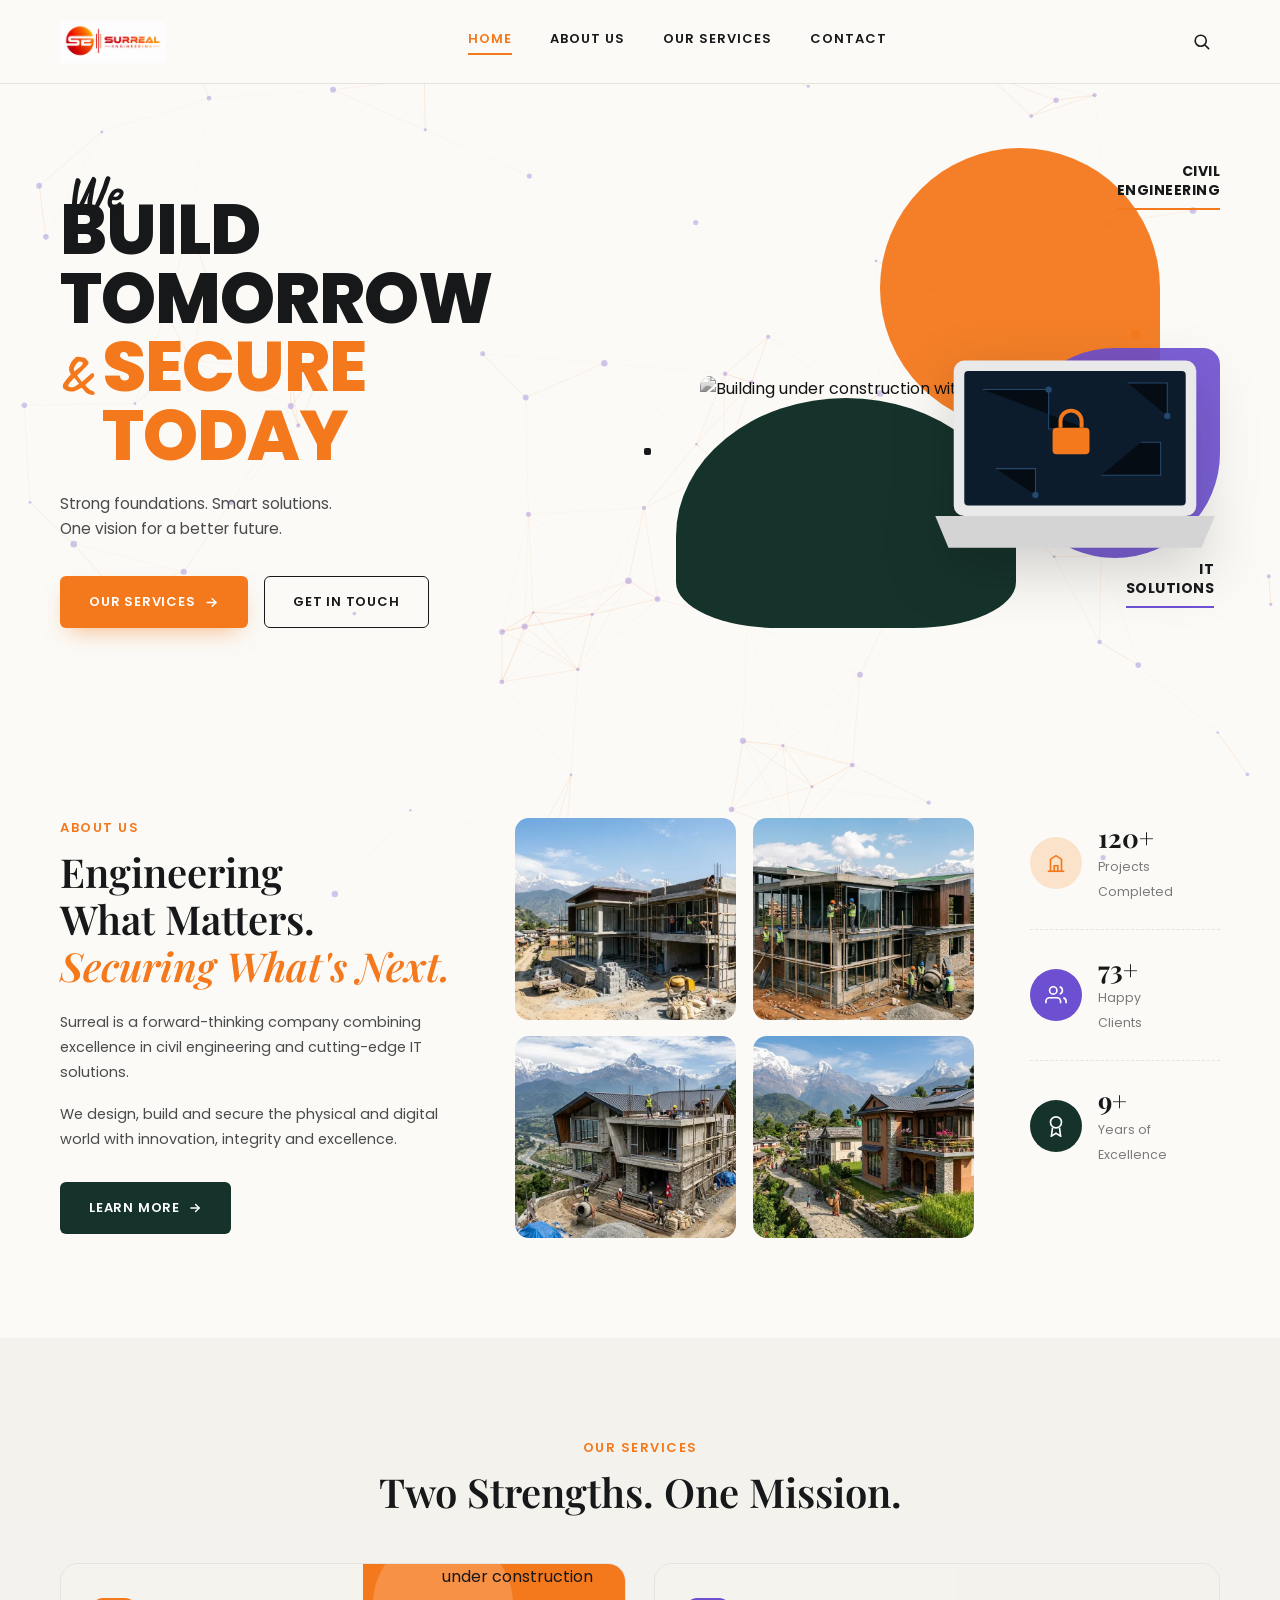
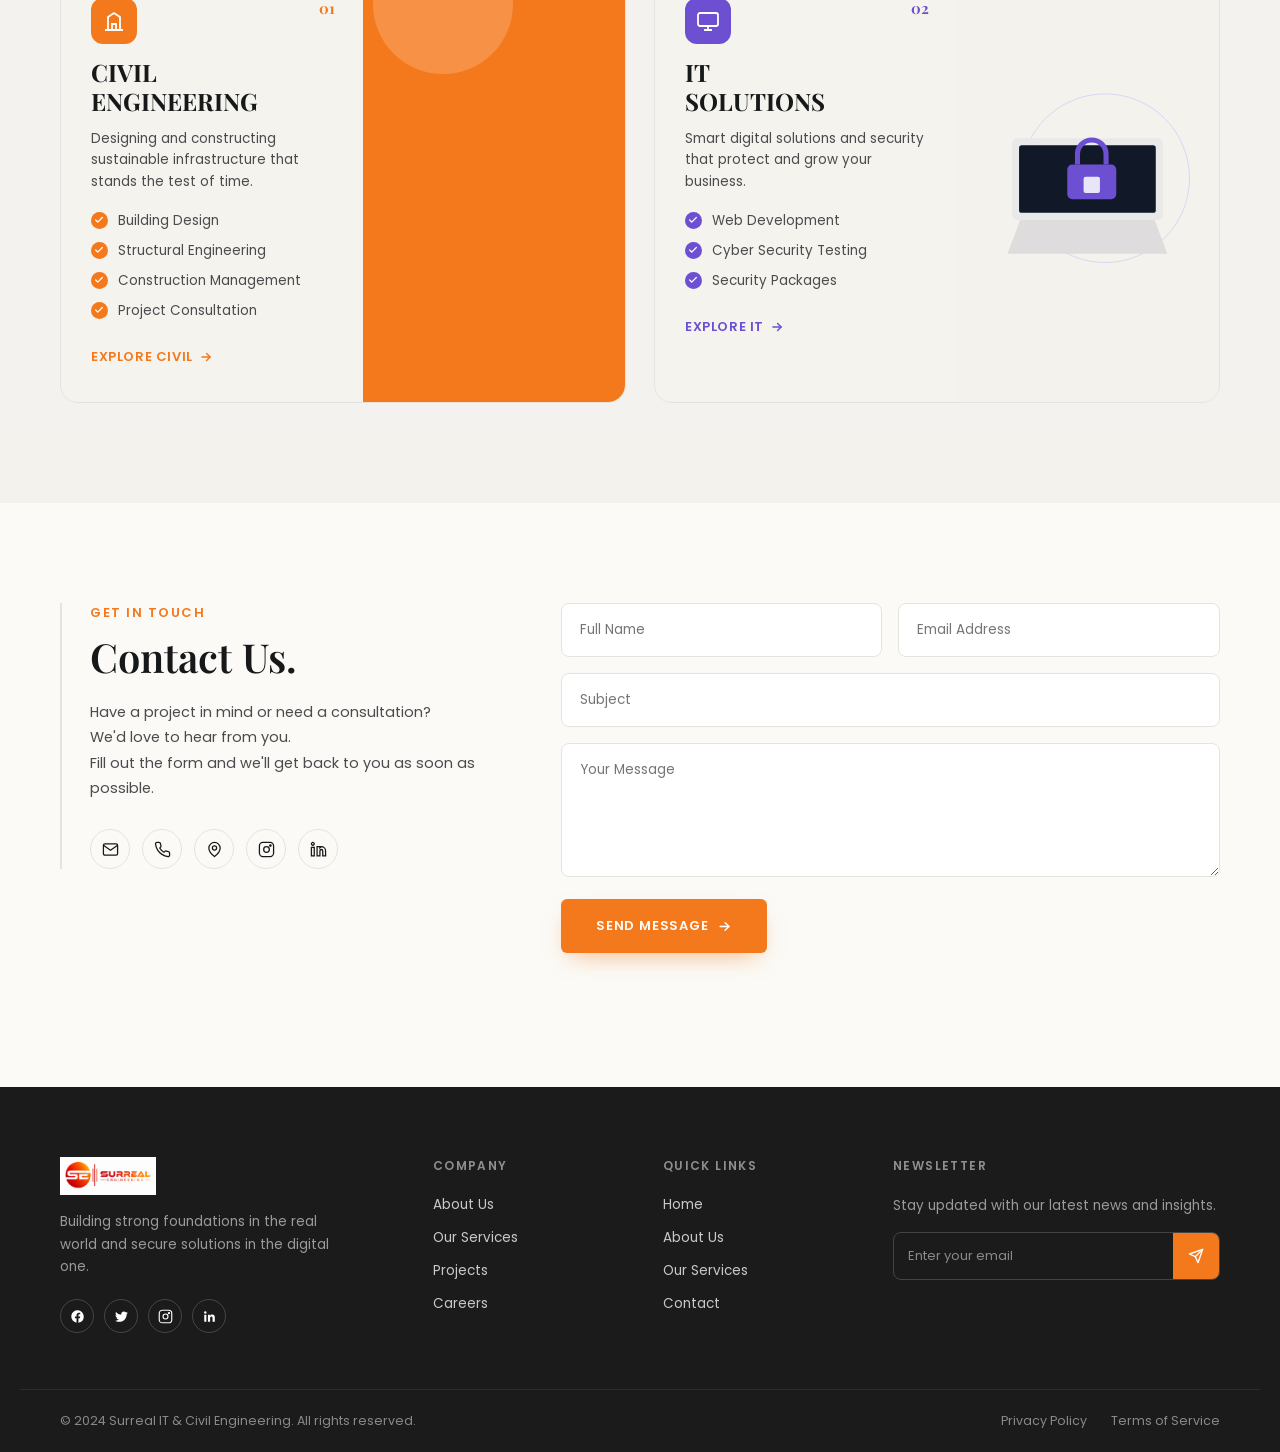
==== commit c823fed9: "Update index.html" ====
--- a/index.html
+++ b/index.html
@@ -3,440 +3,1443 @@
 <head>
 <meta charset="UTF-8">
 <meta name="viewport" content="width=device-width, initial-scale=1.0">
+
 <title>Surreal | IT &amp; Civil Engineering</title>
+
 <link rel="stylesheet" href="style.css">
+
 <link rel="preconnect" href="https://fonts.googleapis.com">
 <link rel="preconnect" href="https://fonts.gstatic.com" crossorigin>
+
 <link href="https://fonts.googleapis.com/css2?family=Playfair+Display:ital,wght@0,500;0,600;0,700;1,500;1,600&family=Poppins:wght@300;400;500;600;700;800;900&family=Caveat:wght@600;700&display=swap" rel="stylesheet">
+
 </head>
+
 <body>
 
 <canvas class="hero-network" id="heroNetwork" aria-hidden="true"></canvas>
 
-<!-- ============ HEADER / NAVBAR ============ -->
+
+<!-- =========================================================
+     HEADER / NAVBAR
+========================================================= -->
+
 <header class="site-header" id="top">
+
   <div class="container header-inner">
 
     <a href="#top" class="logo">
+
       <span class="logo-mark">
-        <img class="logo-placeholder" src="logo.png" alt="Surreal Engineering logo">
+        <img
+          class="logo-placeholder"
+          src="logo.png"
+          alt="Surreal Engineering logo"
+        >
       </span>
-      <span class="logo-text">
-       
-      </span>
+
+      <span class="logo-text"></span>
+
     </a>
 
+
     <nav class="main-nav" id="mainNav">
-      <a href="#top" class="nav-link active" data-nav>HOME</a>
-      <a href="#about" class="nav-link" data-nav>ABOUT US</a>
-      <a href="#services" class="nav-link" data-nav>OUR SERVICES</a>
-      <a href="#contact" class="nav-link" data-nav>CONTACT</a>
+
+      <a href="#top" class="nav-link active" data-nav>
+        HOME
+      </a>
+
+      <a href="#about" class="nav-link" data-nav>
+        ABOUT US
+      </a>
+
+      <a href="#services" class="nav-link" data-nav>
+        OUR SERVICES
+      </a>
+
+      <a href="#contact" class="nav-link" data-nav>
+        CONTACT
+      </a>
+
     </nav>
 
+
     <div class="header-actions">
 
       <div class="search-box" id="searchBox">
-        <button class="icon-btn search-toggle" id="searchToggle" aria-label="Search">
-          <svg width="19" height="19" viewBox="0 0 24 24" fill="none" stroke="currentColor" stroke-width="2" stroke-linecap="round">
+
+        <button
+          class="icon-btn search-toggle"
+          id="searchToggle"
+          aria-label="Search"
+        >
+
+          <svg
+            width="19"
+            height="19"
+            viewBox="0 0 24 24"
+            fill="none"
+            stroke="currentColor"
+            stroke-width="2"
+            stroke-linecap="round"
+          >
+
             <circle cx="11" cy="11" r="7"/>
             <path d="m21 21-4.3-4.3"/>
-          </svg>
+
+          </svg>
+
         </button>
-        <input type="search" id="siteSearch" placeholder="Search..." aria-label="Search this page">
+
+
+        <input
+          type="search"
+          id="siteSearch"
+          placeholder="Search..."
+          aria-label="Search this page"
+        >
+
       </div>
 
-      <button class="hamburger" id="hamburger" aria-label="Menu">
-        <span></span><span></span><span></span>
+
+      <button
+        class="hamburger"
+        id="hamburger"
+        aria-label="Menu"
+      >
+
+        <span></span>
+        <span></span>
+        <span></span>
+
       </button>
 
     </div>
 
   </div>
+
 </header>
 
-<!-- ============ HERO ============ -->
+
+
+<!-- =========================================================
+     HERO
+========================================================= -->
+
 <section class="hero" id="home">
+
   <div class="container hero-inner">
 
+
     <div class="hero-copy">
-      <p class="hero-script">We</p>
+
+      <p class="hero-script">
+        We
+      </p>
+
+
       <h1 class="hero-title">
+
         BUILD<br>
+
         TOMORROW<br>
-        <span class="amp-row"><span class="amp">&amp;</span> <span class="text-orange">SECURE<br>TODAY</span></span>
+
+        <span class="amp-row">
+
+          <span class="amp">
+            &amp;
+          </span>
+
+          <span class="text-orange">
+            SECURE<br>TODAY
+          </span>
+
+        </span>
+
       </h1>
-      <p class="hero-sub">Strong foundations. Smart solutions.<br>One vision for a better future.</p>
+
+
+      <p class="hero-sub">
+        Strong foundations. Smart solutions.<br>
+        One vision for a better future.
+      </p>
+
+
       <div class="hero-btns">
-        <a href="#services" class="btn btn-orange" data-nav>OUR SERVICES
-          <svg width="15" height="15" viewBox="0 0 24 24" fill="none" stroke="currentColor" stroke-width="2.5" stroke-linecap="round">
+
+        <a
+          href="#services"
+          class="btn btn-orange"
+          data-nav
+        >
+
+          OUR SERVICES
+
+          <svg
+            width="15"
+            height="15"
+            viewBox="0 0 24 24"
+            fill="none"
+            stroke="currentColor"
+            stroke-width="2.5"
+            stroke-linecap="round"
+          >
+
             <path d="M5 12h14"/>
             <path d="m13 6 6 6-6 6"/>
-          </svg>
+
+          </svg>
+
         </a>
-        <a href="#contact" class="btn btn-outline" data-nav>GET IN TOUCH</a>
+
+
+        <a
+          href="#contact"
+          class="btn btn-outline"
+          data-nav
+        >
+          GET IN TOUCH
+        </a>
+
       </div>
+
     </div>
 
+
+
     <div class="hero-art">
+
       <div class="blob blob-orange"></div>
       <div class="blob blob-purple"></div>
       <div class="blob blob-green"></div>
 
+
       <div class="hero-building">
-        <img src="https://images.unsplash.com/photo-1644221150186-5d785a471f44?w=900&q=80&auto=format&fit=crop" alt="Building under construction with crane">
+
+        <img
+          src="https://images.unsplash.com/photo-1644221150186-5d785a471f44?w=900&q=80&auto=format&fit=crop"
+          alt="Building under construction with crane"
+        >
+
       </div>
 
+
       <div class="hero-laptop">
-        <svg viewBox="0 0 220 160" xmlns="http://www.w3.org/2000/svg">
-          <rect x="18" y="8" width="184" height="118" rx="8" fill="#e9e9e9"/>
-          <rect x="26" y="16" width="168" height="102" rx="3" fill="#0c1c2c"/>
-          <g stroke="#3a6ea5" stroke-width="0.8" opacity="0.55">
+
+        <svg
+          viewBox="0 0 220 160"
+          xmlns="http://www.w3.org/2000/svg"
+        >
+
+          <rect
+            x="18"
+            y="8"
+            width="184"
+            height="118"
+            rx="8"
+            fill="#e9e9e9"
+          />
+
+          <rect
+            x="26"
+            y="16"
+            width="168"
+            height="102"
+            rx="3"
+            fill="#0c1c2c"
+          />
+
+          <g
+            stroke="#3a6ea5"
+            stroke-width="0.8"
+            opacity="0.55"
+          >
+
             <path d="M40 30 L90 30 L90 60 L120 60"/>
             <path d="M150 25 L180 25 L180 50"/>
             <path d="M50 90 L80 90 L80 110"/>
             <path d="M130 95 L175 95 L175 70 L160 70"/>
+
             <circle cx="90" cy="30" r="2" fill="#3a6ea5"/>
             <circle cx="180" cy="50" r="2" fill="#3a6ea5"/>
             <circle cx="80" cy="110" r="2" fill="#3a6ea5"/>
+
           </g>
+
+
           <g transform="translate(93,45)">
-            <path d="M6 14 V9 a8 8 0 0 1 16 0 v5" fill="none" stroke="#F4791D" stroke-width="3"/>
-            <rect x="0" y="14" width="28" height="20" rx="3" fill="#F4791D"/>
+
+            <path
+              d="M6 14 V9 a8 8 0 0 1 16 0 v5"
+              fill="none"
+              stroke="#F4791D"
+              stroke-width="3"
+            />
+
+            <rect
+              x="0"
+              y="14"
+              width="28"
+              height="20"
+              rx="3"
+              fill="#F4791D"
+            />
+
           </g>
-          <path d="M4 126 L216 126 L206 150 L14 150 Z" fill="#d4d4d4"/>
+
+
+          <path
+            d="M4 126 L216 126 L206 150 L14 150 Z"
+            fill="#d4d4d4"
+          />
+
         </svg>
+
       </div>
 
-      <a href="#services" class="hero-label label-civil" data-nav data-service-target="civil">
-        <span>CIVIL<br>ENGINEERING</span>
-      </a>
-
-      <a href="#services" class="hero-label label-it" data-nav data-service-target="it">
-        <span>IT<br>SOLUTIONS</span>
-      </a>
+
+      <a
+        href="#services"
+        class="hero-label label-civil"
+        data-nav
+        data-service-target="civil"
+      >
+
+        <span>
+          CIVIL<br>
+          ENGINEERING
+        </span>
+
+      </a>
+
+
+      <a
+        href="#services"
+        class="hero-label label-it"
+        data-nav
+        data-service-target="it"
+      >
+
+        <span>
+          IT<br>
+          SOLUTIONS
+        </span>
+
+      </a>
+
 
       <span class="dot dot-1"></span>
       <span class="dot dot-2"></span>
+
     </div>
 
   </div>
+
 </section>
 
-<!-- ============ ABOUT ============ -->
-<section class="about scroll-section" id="about">
+
+
+<!-- =========================================================
+     ABOUT
+========================================================= -->
+
+<section
+  class="about scroll-section"
+  id="about"
+>
+
   <div class="container about-inner">
 
+
     <div class="about-copy">
-      <p class="eyebrow">ABOUT US</p>
-      <h2 class="section-title">Engineering<br>What Matters.<br><em>Securing What's Next.</em></h2>
-      <p class="about-text">Surreal is a forward-thinking company combining excellence in civil engineering and cutting-edge IT solutions.</p>
-      <p class="about-text">We design, build and secure the physical and digital world with innovation, integrity and excellence.</p>
-      <a href="#services" class="btn btn-dark" data-nav>LEARN MORE
-        <svg width="14" height="14" viewBox="0 0 24 24" fill="none" stroke="currentColor" stroke-width="2.5" stroke-linecap="round">
+
+      <p class="eyebrow">
+        ABOUT US
+      </p>
+
+
+      <h2 class="section-title">
+
+        Engineering<br>
+        What Matters.<br>
+
+        <em>
+          Securing What's Next.
+        </em>
+
+      </h2>
+
+
+      <p class="about-text">
+
+        Surreal is a forward-thinking company combining excellence
+        in civil engineering and cutting-edge IT solutions.
+
+      </p>
+
+
+      <p class="about-text">
+
+        We design, build and secure the physical and digital world
+        with innovation, integrity and excellence.
+
+      </p>
+
+
+      <a
+        href="#services"
+        class="btn btn-dark"
+        data-nav
+      >
+
+        LEARN MORE
+
+        <svg
+          width="14"
+          height="14"
+          viewBox="0 0 24 24"
+          fill="none"
+          stroke="currentColor"
+          stroke-width="2.5"
+          stroke-linecap="round"
+        >
+
           <path d="M5 12h14"/>
           <path d="m13 6 6 6-6 6"/>
+
         </svg>
-      </a>
+
+      </a>
+
     </div>
 
+
+
     <div class="about-gallery">
+
       <div class="gallery-card">
-        <img src="pic1.webp" alt="Surreal Engineering image 1">
+        <img
+          src="pic1.webp"
+          alt="Surreal Engineering image 1"
+        >
       </div>
+
       <div class="gallery-card">
-        <img src="pic2.webp" alt="Surreal Engineering image 2">
+        <img
+          src="pic2.webp"
+          alt="Surreal Engineering image 2"
+        >
       </div>
+
       <div class="gallery-card">
-        <img src="pic3.webp" alt="Surreal Engineering image 3">
+        <img
+          src="pic3.webp"
+          alt="Surreal Engineering image 3"
+        >
       </div>
+
       <div class="gallery-card">
-        <img src="pic4.webp" alt="Surreal Engineering image 4">
+        <img
+          src="pic4.webp"
+          alt="Surreal Engineering image 4"
+        >
       </div>
+
     </div>
 
+
+
     <div class="about-stats">
+
+
       <div class="stat-item reveal-item">
+
         <div class="stat-icon stat-icon-orange">
-          <svg width="22" height="22" viewBox="0 0 24 24" fill="none" stroke="currentColor" stroke-width="1.8">
+
+          <svg
+            width="22"
+            height="22"
+            viewBox="0 0 24 24"
+            fill="none"
+            stroke="currentColor"
+            stroke-width="1.8"
+          >
+
             <path d="M3 21h18"/>
             <path d="M6 21V8l6-4 6 4v13"/>
             <path d="M10 21v-6h4v6"/>
             <path d="M9 9h.01M15 9h.01M9 13h.01M15 13h.01"/>
-          </svg>
+
+          </svg>
+
         </div>
-        <div><strong class="counter" data-target="120">0+</strong><span>Projects<br>Completed</span></div>
+
+
+        <div>
+
+          <strong
+            class="counter"
+            data-target="120"
+          >
+            0+
+          </strong>
+
+          <span>
+            Projects<br>
+            Completed
+          </span>
+
+        </div>
+
       </div>
 
+
+
       <div class="stat-item reveal-item">
+
         <div class="stat-icon stat-icon-purple">
-          <svg width="22" height="22" viewBox="0 0 24 24" fill="none" stroke="#fff" stroke-width="1.8">
+
+          <svg
+            width="22"
+            height="22"
+            viewBox="0 0 24 24"
+            fill="none"
+            stroke="#fff"
+            stroke-width="1.8"
+          >
+
             <path d="M17 21v-2a4 4 0 0 0-4-4H5a4 4 0 0 0-4 4v2"/>
             <circle cx="9" cy="7" r="4"/>
             <path d="M23 21v-2a4 4 0 0 0-3-3.87"/>
             <path d="M16 3.13a4 4 0 0 1 0 7.75"/>
-          </svg>
+
+          </svg>
+
         </div>
-        <div><strong class="counter" data-target="80">0+</strong><span>Happy<br>Clients</span></div>
+
+
+        <div>
+
+          <strong
+            class="counter"
+            data-target="80"
+          >
+            0+
+          </strong>
+
+          <span>
+            Happy<br>
+            Clients
+          </span>
+
+        </div>
+
       </div>
 
+
+
       <div class="stat-item reveal-item">
+
         <div class="stat-icon stat-icon-green">
-          <svg width="22" height="22" viewBox="0 0 24 24" fill="none" stroke="#fff" stroke-width="1.8">
+
+          <svg
+            width="22"
+            height="22"
+            viewBox="0 0 24 24"
+            fill="none"
+            stroke="#fff"
+            stroke-width="1.8"
+          >
+
             <circle cx="12" cy="8" r="6"/>
             <path d="M8.21 13.89 7 23l5-3 5 3-1.21-9.12"/>
-          </svg>
+
+          </svg>
+
         </div>
-        <div><strong class="counter" data-target="10">0+</strong><span>Years of<br>Excellence</span></div>
+
+
+        <div>
+
+          <strong
+            class="counter"
+            data-target="10"
+          >
+            0+
+          </strong>
+
+          <span>
+            Years of<br>
+            Excellence
+          </span>
+
+        </div>
+
       </div>
+
     </div>
 
   </div>
+
 </section>
 
-<!-- ============ SERVICES ============ -->
-<section class="services scroll-section" id="services">
+
+
+<!-- =========================================================
+     SERVICES
+========================================================= -->
+
+<section
+  class="services scroll-section"
+  id="services"
+>
+
   <div class="container">
+
+
     <div class="services-head">
-      <p class="eyebrow center">OUR SERVICES</p>
-      <h2 class="section-title center">Two Strengths. One Mission.</h2>
+
+      <p class="eyebrow center">
+        OUR SERVICES
+      </p>
+
+      <h2 class="section-title center">
+        Two Strengths. One Mission.
+      </h2>
+
     </div>
 
+
+
     <div class="services-grid">
 
-      <article class="service-card card-civil reveal-item">
+
+      <!-- CIVIL -->
+
+      <article
+        class="service-card card-civil reveal-item"
+      >
+
         <div class="service-text">
+
           <div class="service-icon icon-orange">
-            <svg width="24" height="24" viewBox="0 0 24 24" fill="none" stroke="#fff" stroke-width="1.8">
+
+            <svg
+              width="24"
+              height="24"
+              viewBox="0 0 24 24"
+              fill="none"
+              stroke="#fff"
+              stroke-width="1.8"
+            >
+
               <path d="M3 21h18"/>
               <path d="M6 21V8l6-4 6 4v13"/>
               <path d="M10 21v-6h4v6"/>
               <path d="M9 9h.01M15 9h.01M9 13h.01M15 13h.01"/>
+
             </svg>
+
           </div>
-          <span class="service-num">01</span>
-          <h3>CIVIL<br>ENGINEERING</h3>
-          <p>Designing and constructing sustainable infrastructure that stands the test of time.</p>
+
+
+          <span class="service-num">
+            01
+          </span>
+
+
+          <h3>
+            CIVIL<br>
+            ENGINEERING
+          </h3>
+
+
+          <p>
+            Designing and constructing sustainable infrastructure
+            that stands the test of time.
+          </p>
+
+
           <ul class="check-list">
+
             <li>Building Design</li>
             <li>Structural Engineering</li>
             <li>Construction Management</li>
             <li>Project Consultation</li>
+
           </ul>
-          <a href="#contact" class="text-link orange" data-nav>EXPLORE CIVIL
-            <svg width="14" height="14" viewBox="0 0 24 24" fill="none" stroke="currentColor" stroke-width="2.5" stroke-linecap="round">
+
+
+          <a
+            href="#contact"
+            class="text-link orange"
+            data-nav
+          >
+
+            EXPLORE CIVIL
+
+            <svg
+              width="14"
+              height="14"
+              viewBox="0 0 24 24"
+              fill="none"
+              stroke="currentColor"
+              stroke-width="2.5"
+              stroke-linecap="round"
+            >
+
               <path d="M5 12h14"/>
               <path d="m13 6 6 6-6 6"/>
+
             </svg>
+
           </a>
+
         </div>
 
+
+
         <div class="service-media civil-media">
-          <img src="https://images.unsplash.com/photo-1644221150186-5d785a471f44?w=700&q=80&auto=format&fit=crop" alt="Building under construction">
+
+          <img
+            src="https://images.unsplash.com/photo-1644221150186-5d785a471f44?w=700&q=80&auto=format&fit=crop"
+            alt="Building under construction"
+          >
+
         </div>
+
       </article>
 
-      <article class="service-card card-it reveal-item">
+
+
+      <!-- IT -->
+
+      <article
+        class="service-card card-it reveal-item"
+      >
+
         <div class="service-text">
+
           <div class="service-icon icon-purple">
-            <svg width="24" height="24" viewBox="0 0 24 24" fill="none" stroke="#fff" stroke-width="1.8">
-              <rect x="2" y="4" width="20" height="13" rx="2"/>
+
+            <svg
+              width="24"
+              height="24"
+              viewBox="0 0 24 24"
+              fill="none"
+              stroke="#fff"
+              stroke-width="1.8"
+            >
+
+              <rect
+                x="2"
+                y="4"
+                width="20"
+                height="13"
+                rx="2"
+              />
+
               <path d="M8 21h8"/>
               <path d="M12 17v4"/>
+
             </svg>
+
           </div>
-          <span class="service-num purple">02</span>
-          <h3>IT<br>SOLUTIONS</h3>
-          <p>Smart digital solutions and security that protect and grow your business.</p>
+
+
+          <span class="service-num purple">
+            02
+          </span>
+
+
+          <h3>
+            IT<br>
+            SOLUTIONS
+          </h3>
+
+
+          <p>
+            Smart digital solutions and security that protect
+            and grow your business.
+          </p>
+
+
           <ul class="check-list purple-check">
+
             <li>Web Development</li>
             <li>Cyber Security Testing</li>
             <li>Security Packages</li>
+
           </ul>
-          <a href="#contact" class="text-link purple" data-nav>EXPLORE IT
-            <svg width="14" height="14" viewBox="0 0 24 24" fill="none" stroke="currentColor" stroke-width="2.5" stroke-linecap="round">
+
+
+          <a
+            href="#contact"
+            class="text-link purple"
+            data-nav
+          >
+
+            EXPLORE IT
+
+            <svg
+              width="14"
+              height="14"
+              viewBox="0 0 24 24"
+              fill="none"
+              stroke="currentColor"
+              stroke-width="2.5"
+              stroke-linecap="round"
+            >
+
               <path d="M5 12h14"/>
               <path d="m13 6 6 6-6 6"/>
+
             </svg>
+
           </a>
+
         </div>
 
+
+
         <div class="service-media it-media">
-          <svg viewBox="0 0 260 220" xmlns="http://www.w3.org/2000/svg">
-            <circle cx="150" cy="105" r="95" fill="none" stroke="#d8d0f5" stroke-width="1"/>
-            <path d="M40 190 L220 190 L205 150 L55 150 Z" fill="#dedcdc"/>
-            <rect x="45" y="60" width="170" height="92" rx="6" fill="#e9e9e9"/>
-            <rect x="53" y="68" width="154" height="76" rx="3" fill="#111827"/>
+
+          <svg
+            viewBox="0 0 260 220"
+            xmlns="http://www.w3.org/2000/svg"
+          >
+
+            <circle
+              cx="150"
+              cy="105"
+              r="95"
+              fill="none"
+              stroke="#d8d0f5"
+              stroke-width="1"
+            />
+
+            <path
+              d="M40 190 L220 190 L205 150 L55 150 Z"
+              fill="#dedcdc"
+            />
+
+            <rect
+              x="45"
+              y="60"
+              width="170"
+              height="92"
+              rx="6"
+              fill="#e9e9e9"
+            />
+
+            <rect
+              x="53"
+              y="68"
+              width="154"
+              height="76"
+              rx="3"
+              fill="#111827"
+            />
+
             <g transform="translate(105,55) scale(1.15)">
-              <path d="M12 30 V20 a14 14 0 0 1 28 0 v10" fill="none" stroke="#6D4FD1" stroke-width="5"/>
-              <rect x="2" y="30" width="48" height="34" rx="5" fill="#6D4FD1"/>
-              <rect x="18" y="42" width="16" height="16" rx="2" fill="#fff" opacity="0.85"/>
+
+              <path
+                d="M12 30 V20 a14 14 0 0 1 28 0 v10"
+                fill="none"
+                stroke="#6D4FD1"
+                stroke-width="5"
+              />
+
+              <rect
+                x="2"
+                y="30"
+                width="48"
+                height="34"
+                rx="5"
+                fill="#6D4FD1"
+              />
+
+              <rect
+                x="18"
+                y="42"
+                width="16"
+                height="16"
+                rx="2"
+                fill="#fff"
+                opacity="0.85"
+              />
+
             </g>
-          </svg>
+
+          </svg>
+
         </div>
+
       </article>
 
     </div>
+
   </div>
+
 </section>
 
-<!-- ============ CONTACT ============ -->
-<section class="contact scroll-section" id="contact">
+
+
+<!-- =========================================================
+     CONTACT
+========================================================= -->
+
+<section
+  class="contact scroll-section"
+  id="contact"
+>
+
   <div class="container contact-inner">
 
+
     <div class="contact-copy">
-      <p class="eyebrow">GET IN TOUCH</p>
-      <h2 class="section-title">Contact Us.</h2>
-      <p class="about-text">Have a project in mind or need a consultation?<br>We'd love to hear from you.<br>Fill out the form and we'll get back to you as soon as possible.</p>
+
+      <p class="eyebrow">
+        GET IN TOUCH
+      </p>
+
+
+      <h2 class="section-title">
+        Contact Us.
+      </h2>
+
+
+      <p class="about-text">
+
+        Have a project in mind or need a consultation?<br>
+        We'd love to hear from you.<br>
+        Fill out the form and we'll get back to you as soon as possible.
+
+      </p>
+
 
       <div class="contact-social">
+
+
         <a href="#" aria-label="Email">
-          <svg width="17" height="17" viewBox="0 0 24 24" fill="none" stroke="currentColor" stroke-width="1.8">
-            <rect x="2" y="4" width="20" height="16" rx="2"/>
+
+          <svg
+            width="17"
+            height="17"
+            viewBox="0 0 24 24"
+            fill="none"
+            stroke="currentColor"
+            stroke-width="1.8"
+          >
+
+            <rect
+              x="2"
+              y="4"
+              width="20"
+              height="16"
+              rx="2"
+            />
+
             <path d="m22 6-10 7L2 6"/>
-          </svg>
+
+          </svg>
+
         </a>
 
+
         <a href="#" aria-label="Phone">
-          <svg width="17" height="17" viewBox="0 0 24 24" fill="none" stroke="currentColor" stroke-width="1.8">
-            <path d="M22 16.92v3a2 2 0 0 1-2.18 2 19.79 19.79 0 0 1-8.63-3.07 19.5 19.5 0 0 1-6-6 19.79 19.79 0 0 1-3.07-8.67A2 2 0 0 1 4.11 2h3a2 2 0 0 1 2 1.72c.13.96.36 1.9.7 2.81a2 2 0 0 1-.45 2.11L8.09 9.91a16 16 0 0 0 6 6l1.27-1.27a2 2 0 0 1 2.11-.45c.9.34 1.85.57 2.81.7A2 2 0 0 1 22 16.92z"/>
-          </svg>
+
+          <svg
+            width="17"
+            height="17"
+            viewBox="0 0 24 24"
+            fill="none"
+            stroke="currentColor"
+            stroke-width="1.8"
+          >
+
+            <path
+              d="M22 16.92v3a2 2 0 0 1-2.18 2
+              19.79 19.79 0 0 1-8.63-3.07
+              19.5 19.5 0 0 1-6-6
+              19.79 19.79 0 0 1-3.07-8.67
+              A2 2 0 0 1 4.11 2h3
+              a2 2 0 0 1 2 1.72
+              c.13.96.36 1.9.7 2.81
+              a2 2 0 0 1-.45 2.11
+              L8.09 9.91
+              a16 16 0 0 0 6 6
+              l1.27-1.27
+              a2 2 0 0 1 2.11-.45
+              c.9.34 1.85.57 2.81.7
+              A2 2 0 0 1 22 16.92z"
+            />
+
+          </svg>
+
         </a>
 
+
         <a href="#" aria-label="Location">
-          <svg width="17" height="17" viewBox="0 0 24 24" fill="none" stroke="currentColor" stroke-width="1.8">
+
+          <svg
+            width="17"
+            height="17"
+            viewBox="0 0 24 24"
+            fill="none"
+            stroke="currentColor"
+            stroke-width="1.8"
+          >
+
             <path d="M20 10c0 6-8 12-8 12s-8-6-8-12a8 8 0 0 1 16 0Z"/>
             <circle cx="12" cy="10" r="3"/>
-          </svg>
+
+          </svg>
+
         </a>
 
+
         <a href="#" aria-label="Instagram">
-          <svg width="17" height="17" viewBox="0 0 24 24" fill="none" stroke="currentColor" stroke-width="1.8">
-            <rect x="2" y="2" width="20" height="20" rx="5"/>
+
+          <svg
+            width="17"
+            height="17"
+            viewBox="0 0 24 24"
+            fill="none"
+            stroke="currentColor"
+            stroke-width="1.8"
+          >
+
+            <rect
+              x="2"
+              y="2"
+              width="20"
+              height="20"
+              rx="5"
+            />
+
             <circle cx="12" cy="12" r="4"/>
             <circle cx="17.5" cy="6.5" r="1"/>
-          </svg>
+
+          </svg>
+
         </a>
 
+
         <a href="#" aria-label="LinkedIn">
-          <svg width="17" height="17" viewBox="0 0 24 24" fill="none" stroke="currentColor" stroke-width="1.8">
-            <path d="M16 8a6 6 0 0 1 6 6v7h-4v-7a2 2 0 0 0-4 0v7h-4V8h4v1.5A6 6 0 0 1 16 8Z"/>
-            <rect x="2" y="9" width="4" height="12"/>
+
+          <svg
+            width="17"
+            height="17"
+            viewBox="0 0 24 24"
+            fill="none"
+            stroke="currentColor"
+            stroke-width="1.8"
+          >
+
+            <path
+              d="M16 8a6 6 0 0 1 6 6v7h-4v-7
+              a2 2 0 0 0-4 0v7h-4V8h4v1.5
+              A6 6 0 0 1 16 8Z"
+            />
+
+            <rect
+              x="2"
+              y="9"
+              width="4"
+              height="12"
+            />
+
             <circle cx="4" cy="4" r="2"/>
-          </svg>
+
+          </svg>
+
         </a>
+
       </div>
+
     </div>
 
-    <form class="contact-form" id="contactForm">
+
+
+    <!-- =====================================================
+         EMAILJS CONTACT FORM
+    ====================================================== -->
+
+    <form
+      class="contact-form"
+      id="contactForm"
+    >
+
       <div class="form-row">
-        <input type="text" placeholder="Full Name" required>
-        <input type="email" placeholder="Email Address" required>
+
+
+        <input
+          type="text"
+          name="name"
+          placeholder="Full Name"
+          autocomplete="name"
+          required
+        >
+
+
+        <input
+          type="email"
+          name="email"
+          placeholder="Email Address"
+          autocomplete="email"
+          required
+        >
+
       </div>
-      <input type="text" placeholder="Subject" class="full">
-      <textarea placeholder="Your Message" rows="5" class="full"></textarea>
-      <button type="submit" class="btn btn-orange full-btn">
-        SEND MESSAGE
-        <svg width="15" height="15" viewBox="0 0 24 24" fill="none" stroke="currentColor" stroke-width="2.5" stroke-linecap="round">
+
+
+      <input
+        type="text"
+        name="subject"
+        placeholder="Subject"
+        class="full"
+      >
+
+
+      <textarea
+        name="message"
+        placeholder="Your Message"
+        rows="5"
+        class="full"
+        required
+      ></textarea>
+
+
+      <button
+        type="submit"
+        class="btn btn-orange full-btn"
+        id="submitBtn"
+      >
+
+        <span id="submitText">
+          SEND MESSAGE
+        </span>
+
+        <svg
+          width="15"
+          height="15"
+          viewBox="0 0 24 24"
+          fill="none"
+          stroke="currentColor"
+          stroke-width="2.5"
+          stroke-linecap="round"
+        >
+
           <path d="M5 12h14"/>
           <path d="m13 6 6 6-6 6"/>
+
         </svg>
+
       </button>
-      <p class="form-note" id="formNote"></p>
+
+
+      <p
+        class="form-note"
+        id="formNote"
+        aria-live="polite"
+      ></p>
+
     </form>
 
   </div>
+
 </section>
 
-<!-- ============ FOOTER ============ -->
+
+
+<!-- =========================================================
+     FOOTER
+========================================================= -->
+
 <footer class="site-footer">
+
   <div class="container footer-inner">
 
+
     <div class="footer-brand">
-      <a href="#top" class="logo" data-nav>
+
+      <a
+        href="#top"
+        class="logo"
+        data-nav
+      >
+
         <span class="logo-mark">
-          <img class="logo-placeholder" src="logo.png" alt="Surreal Engineering logo">
+
+          <img
+            class="logo-placeholder"
+            src="logo.png"
+            alt="Surreal Engineering logo"
+          >
+
         </span>
-        <span class="logo-text light">
-         
-        </span>
-      </a>
-
-      <p>Building strong foundations in the real world and secure solutions in the digital one.</p>
+
+        <span class="logo-text light"></span>
+
+      </a>
+
+
+      <p>
+        Building strong foundations in the real world and
+        secure solutions in the digital one.
+      </p>
+
 
       <div class="footer-social">
+
+
         <a href="#" aria-label="Facebook">
-          <svg width="15" height="15" viewBox="0 0 24 24" fill="currentColor">
-            <path d="M22 12a10 10 0 1 0-11.6 9.9v-7H7.9V12h2.5V9.8c0-2.5 1.5-3.9 3.8-3.9 1.1 0 2.2.2 2.2.2v2.4h-1.3c-1.2 0-1.6.8-1.6 1.6V12h2.8l-.4 2.9h-2.4v7A10 10 0 0 0 22 12Z"/>
-          </svg>
+
+          <svg
+            width="15"
+            height="15"
+            viewBox="0 0 24 24"
+            fill="currentColor"
+          >
+
+            <path
+              d="M22 12a10 10 0 1 0-11.6 9.9v-7H7.9V12h2.5V9.8
+              c0-2.5 1.5-3.9 3.8-3.9 1.1 0 2.2.2 2.2.2v2.4h-1.3
+              c-1.2 0-1.6.8-1.6 1.6V12h2.8l-.4 2.9h-2.4v7
+              A10 10 0 0 0 22 12Z"
+            />
+
+          </svg>
+
         </a>
 
+
         <a href="#" aria-label="Twitter">
-          <svg width="15" height="15" viewBox="0 0 24 24" fill="currentColor">
-            <path d="M22 5.9c-.7.3-1.5.6-2.4.7.8-.5 1.5-1.3 1.8-2.3-.8.5-1.7.8-2.6 1a4.2 4.2 0 0 0-7.2 3.8A11.8 11.8 0 0 1 3.1 4.6a4.2 4.2 0 0 0 1.3 5.6c-.7 0-1.3-.2-1.9-.5v.1c0 2 1.5 3.7 3.4 4.1-.6.2-1.2.2-1.9.1.5 1.7 2.1 2.9 4 2.9A8.4 8.4 0 0 1 2 18.6a11.9 11.9 0 0 0 6.4 1.9c7.7 0 11.9-6.4 11.9-11.9v-.5c.8-.6 1.5-1.3 2-2.1Z"/>
-          </svg>
+
+          <svg
+            width="15"
+            height="15"
+            viewBox="0 0 24 24"
+            fill="currentColor"
+          >
+
+            <path
+              d="M22 5.9c-.7.3-1.5.6-2.4.7
+              .8-.5 1.5-1.3 1.8-2.3-.8.5-1.7.8-2.6 1
+              a4.2 4.2 0 0 0-7.2 3.8A11.8 11.8 0 0 1 3.1 4.6
+              a4.2 4.2 0 0 0 1.3 5.6c-.7 0-1.3-.2-1.9-.5v.1
+              c0 2 1.5 3.7 3.4 4.1-.6.2-1.2.2-1.9.1
+              .5 1.7 2.1 2.9 4 2.9A8.4 8.4 0 0 1 2 18.6
+              a11.9 11.9 0 0 0 6.4 1.9c7.7 0 11.9-6.4 11.9-11.9
+              v-.5c.8-.6 1.5-1.3 2-2.1Z"
+            />
+
+          </svg>
+
         </a>
 
+
         <a href="#" aria-label="Instagram">
-          <svg width="15" height="15" viewBox="0 0 24 24" fill="none" stroke="currentColor" stroke-width="1.8">
-            <rect x="2" y="2" width="20" height="20" rx="5"/>
+
+          <svg
+            width="15"
+            height="15"
+            viewBox="0 0 24 24"
+            fill="none"
+            stroke="currentColor"
+            stroke-width="1.8"
+          >
+
+            <rect
+              x="2"
+              y="2"
+              width="20"
+              height="20"
+              rx="5"
+            />
+
             <circle cx="12" cy="12" r="4"/>
             <circle cx="17.5" cy="6.5" r="1"/>
-          </svg>
+
+          </svg>
+
         </a>
 
+
         <a href="#" aria-label="LinkedIn">
-          <svg width="15" height="15" viewBox="0 0 24 24" fill="currentColor">
-            <path d="M20.4 20.4h-3.5v-5.5c0-1.3 0-3-1.8-3s-2.1 1.4-2.1 2.9v5.6H9.5V9h3.4v1.6h.1c.5-.9 1.6-1.8 3.3-1.8 3.6 0 4.2 2.4 4.2 5.4v6.2ZM5.3 7.4a2 2 0 1 1 0-4 2 2 0 0 1 0 4ZM7 20.4H3.6V9H7v11.4Z"/>
-          </svg>
+
+          <svg
+            width="15"
+            height="15"
+            viewBox="0 0 24 24"
+            fill="currentColor"
+          >
+
+            <path
+              d="M20.4 20.4h-3.5v-5.5c0-1.3 0-3-1.8-3s-2.1 1.4-2.1 2.9
+              v5.6H9.5V9h3.4v1.6h.1c.5-.9 1.6-1.8 3.3-1.8
+              3.6 0 4.2 2.4 4.2 5.4v6.2ZM5.3 7.4a2 2 0 1 1 0-4
+              2 2 0 0 1 0 4ZM7 20.4H3.6V9H7v11.4Z"
+            />
+
+          </svg>
+
         </a>
+
       </div>
+
     </div>
 
+
+
     <div class="footer-col">
-      <h4>COMPANY</h4>
-      <a href="#about" data-nav>About Us</a>
-      <a href="#services" data-nav>Our Services</a>
-      <a href="#">Projects</a>
-      <a href="#">Careers</a>
+
+      <h4>
+        COMPANY
+      </h4>
+
+      <a href="#about" data-nav>
+        About Us
+      </a>
+
+      <a href="#services" data-nav>
+        Our Services
+      </a>
+
+      <a href="#">
+        Projects
+      </a>
+
+      <a href="#">
+        Careers
+      </a>
+
     </div>
 
+
+
     <div class="footer-col">
-      <h4>QUICK LINKS</h4>
-      <a href="#top" data-nav>Home</a>
-      <a href="#about" data-nav>About Us</a>
-      <a href="#services" data-nav>Our Services</a>
-      <a href="#contact" data-nav>Contact</a>
+
+      <h4>
+        QUICK LINKS
+      </h4>
+
+      <a href="#top" data-nav>
+        Home
+      </a>
+
+      <a href="#about" data-nav>
+        About Us
+      </a>
+
+      <a href="#services" data-nav>
+        Our Services
+      </a>
+
+      <a href="#contact" data-nav>
+        Contact
+      </a>
+
     </div>
 
+
+
     <div class="footer-col footer-news">
-      <h4>NEWSLETTER</h4>
-      <p>Stay updated with our latest news and insights.</p>
-
-      <form class="newsletter-form" id="newsletterForm">
-        <input type="email" placeholder="Enter your email" required>
-        <button type="submit" aria-label="Subscribe">
-          <svg width="16" height="16" viewBox="0 0 24 24" fill="none" stroke="#fff" stroke-width="2" stroke-linecap="round" stroke-linejoin="round">
+
+      <h4>
+        NEWSLETTER
+      </h4>
+
+      <p>
+        Stay updated with our latest news and insights.
+      </p>
+
+
+      <form
+        class="newsletter-form"
+        id="newsletterForm"
+      >
+
+        <input
+          type="email"
+          placeholder="Enter your email"
+          required
+        >
+
+        <button
+          type="submit"
+          aria-label="Subscribe"
+        >
+
+          <svg
+            width="16"
+            height="16"
+            viewBox="0 0 24 24"
+            fill="none"
+            stroke="#fff"
+            stroke-width="2"
+            stroke-linecap="round"
+            stroke-linejoin="round"
+          >
+
             <path d="m22 2-7 20-4-9-9-4Z"/>
             <path d="M22 2 11 13"/>
-          </svg>
+
+          </svg>
+
         </button>
+
       </form>
+
     </div>
 
   </div>
 
+
+
   <div class="footer-bottom">
+
     <div class="container footer-bottom-inner">
-      <p>© 2024 Surreal IT &amp; Civil Engineering. All rights reserved.</p>
+
+      <p>
+        © 2024 Surreal IT &amp; Civil Engineering.
+        All rights reserved.
+      </p>
+
 
       <div class="footer-legal">
-        <a href="#">Privacy Policy</a>
-        <a href="#">Terms of Service</a>
+
+        <a href="#">
+          Privacy Policy
+        </a>
+
+        <a href="#">
+          Terms of Service
+        </a>
+
       </div>
+
     </div>
+
   </div>
+
 </footer>
 
+
+
+<!-- =========================================================
+     EMAILJS SDK
+========================================================= -->
+
+<script
+  src="https://cdn.jsdelivr.net/npm/@emailjs/browser@4/dist/email.min.js"
+></script>
+
+
+<!-- YOUR WEBSITE JAVASCRIPT -->
+
 <script src="script.js"></script>
+
 </body>
-</html>+</html>
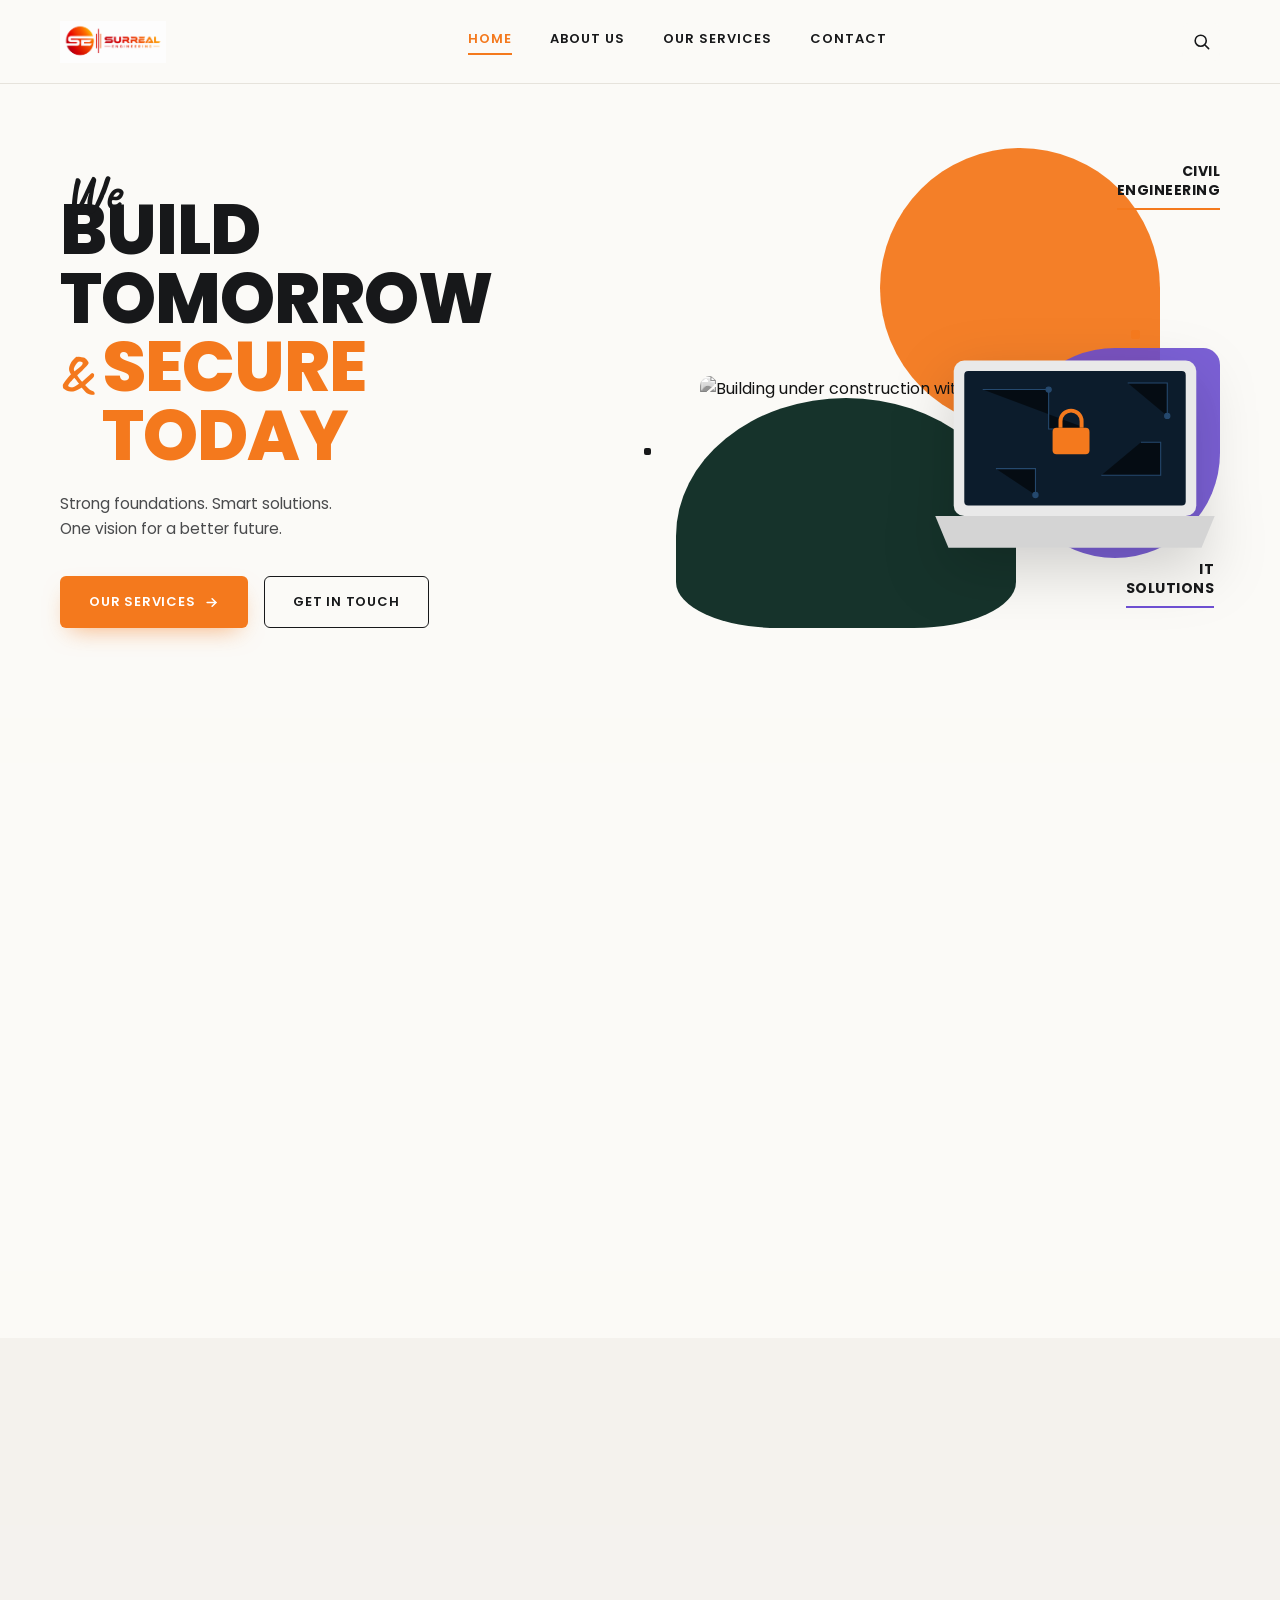
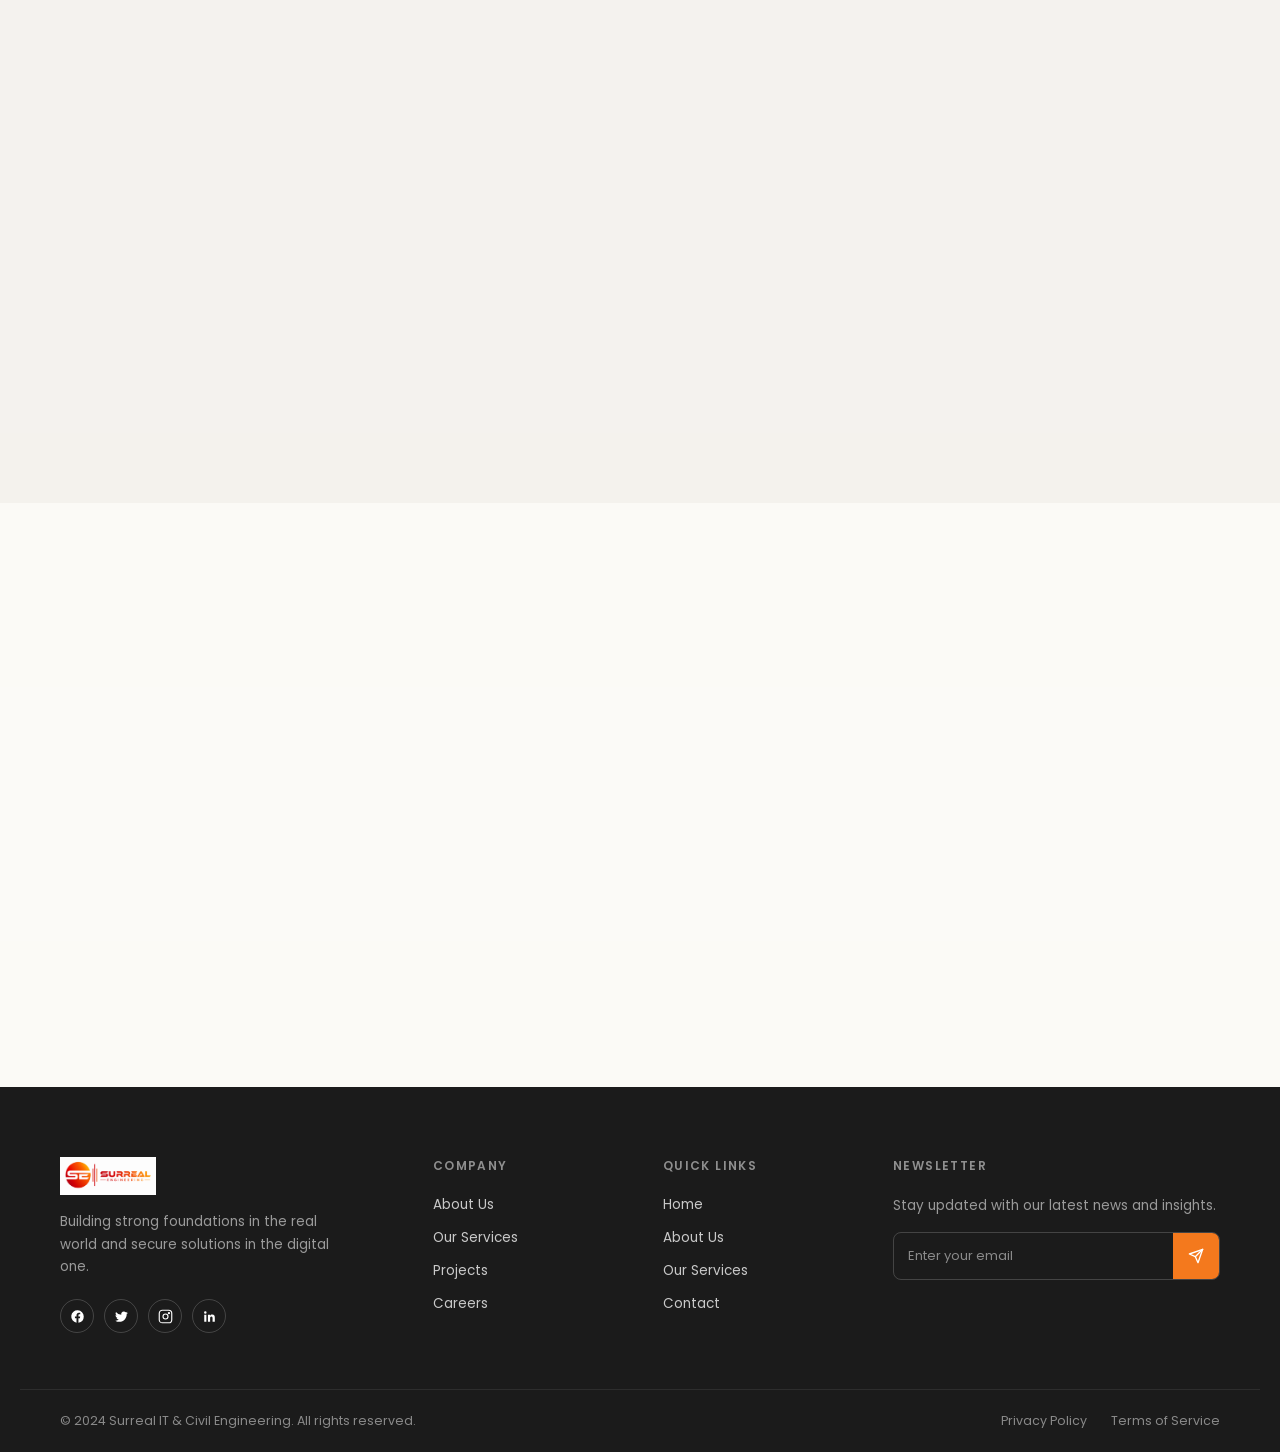
==== commit f260c234: "Update index.html" ====
--- a/index.html
+++ b/index.html
@@ -1431,10 +1431,8 @@
 <!-- =========================================================
      EMAILJS SDK
 ========================================================= -->
-
-<script
-  src="https://cdn.jsdelivr.net/npm/@emailjs/browser@4/dist/email.min.js"
-></script>
+<script src="https://cdn.jsdelivr.net/npm/@emailjs/browser@4/dist/email.min.js"></script>
+
 
 
 <!-- YOUR WEBSITE JAVASCRIPT -->
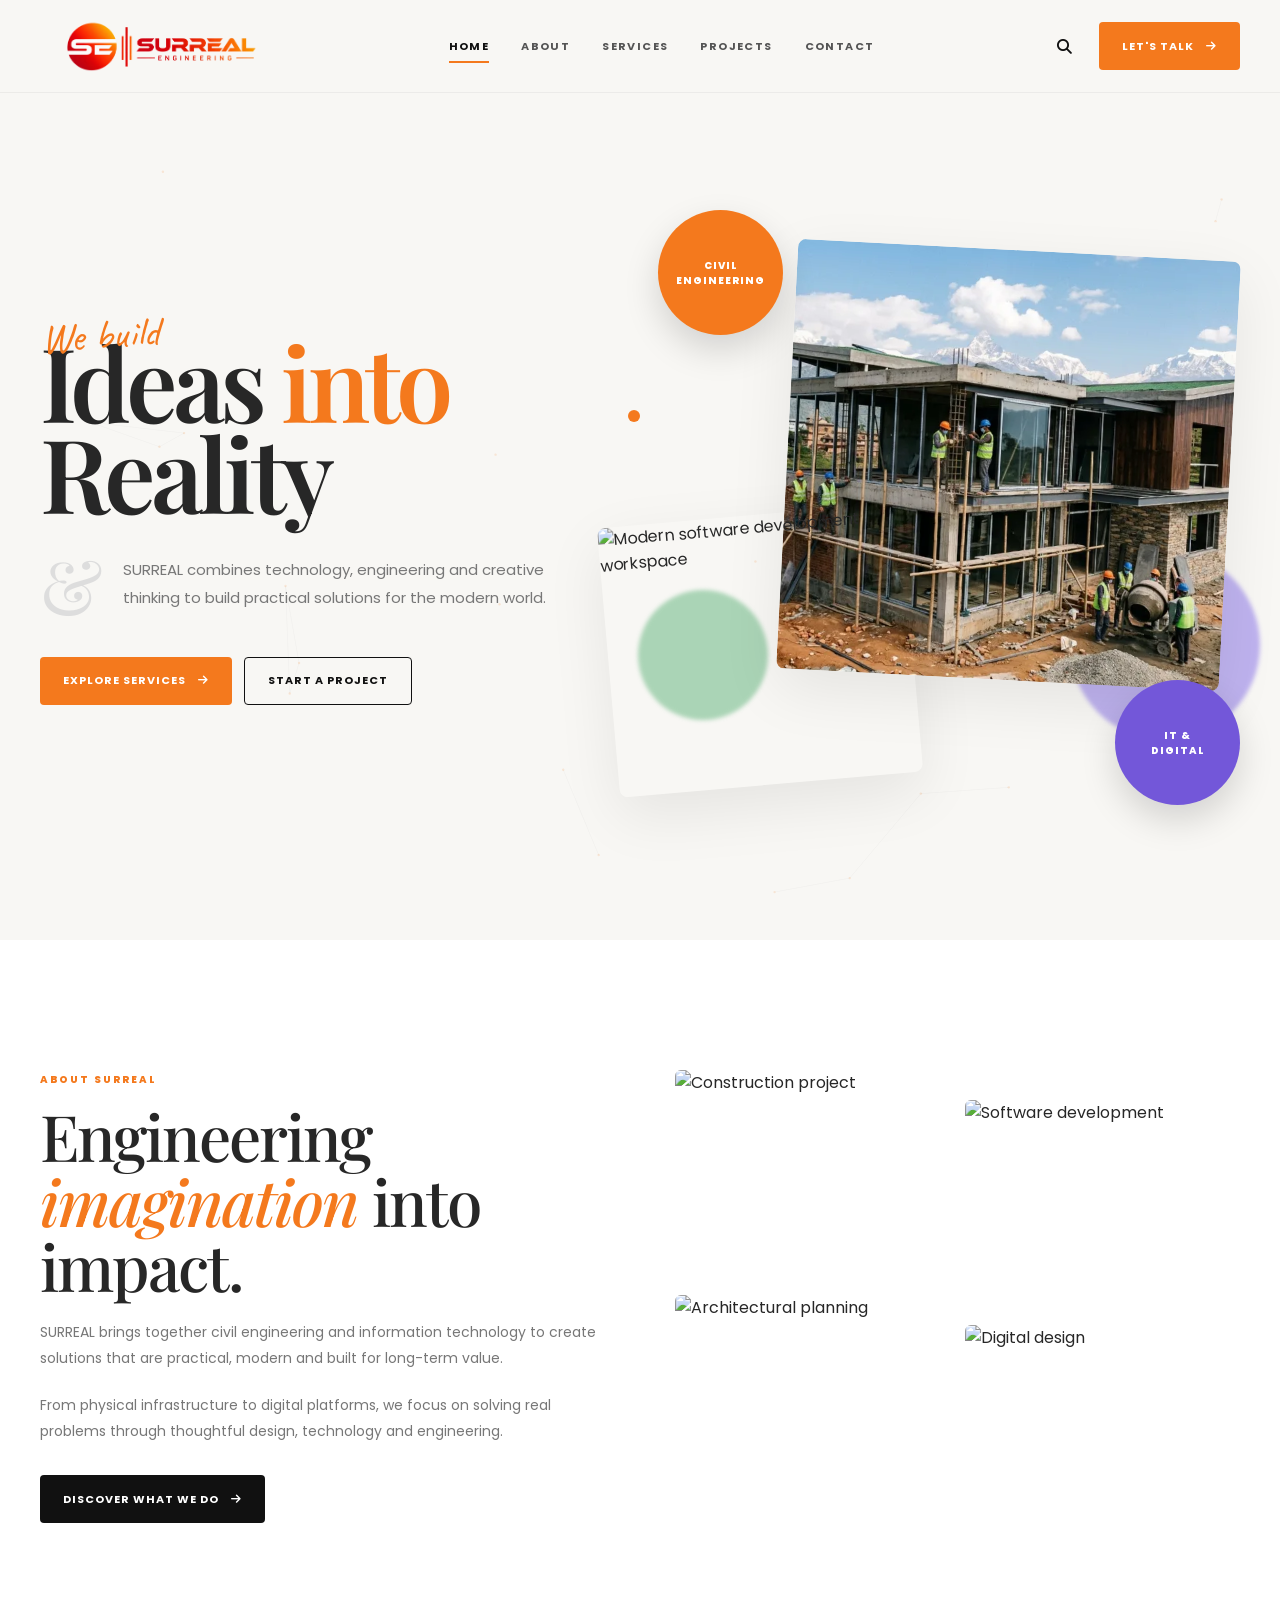
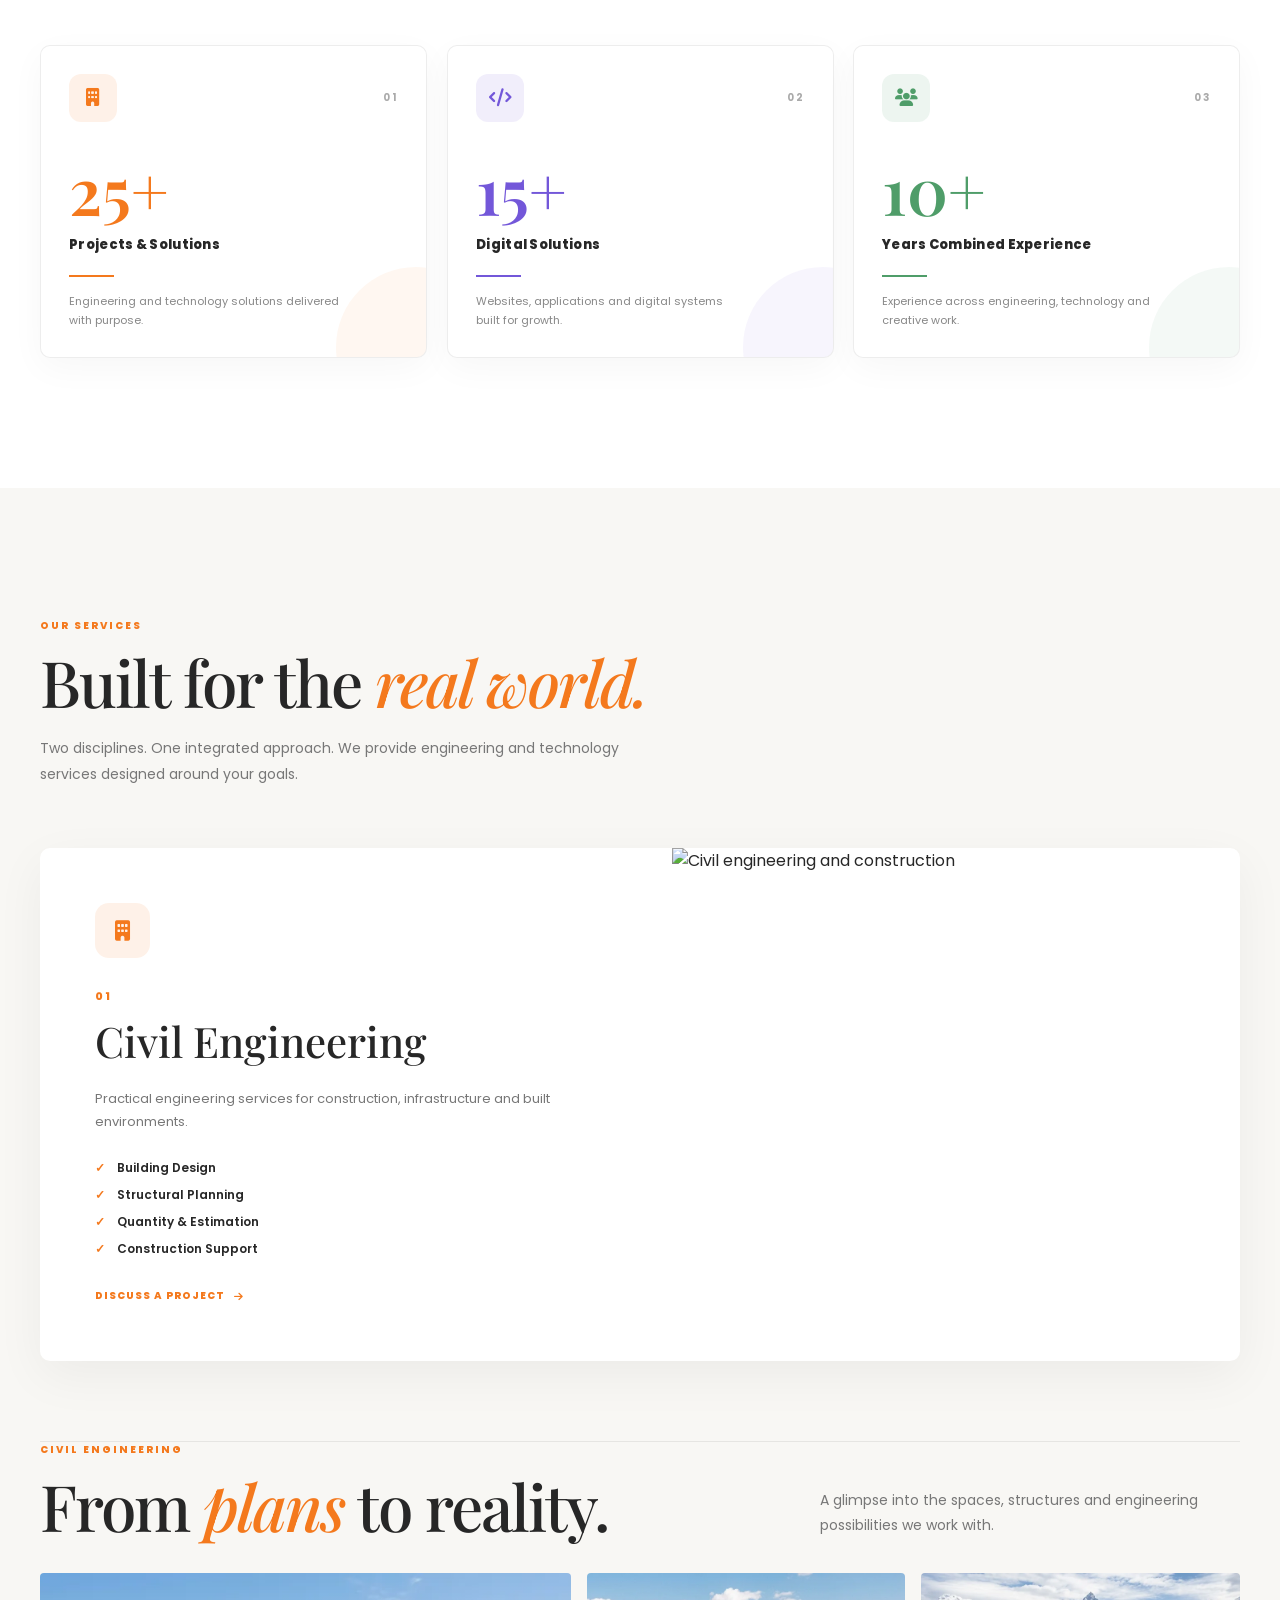
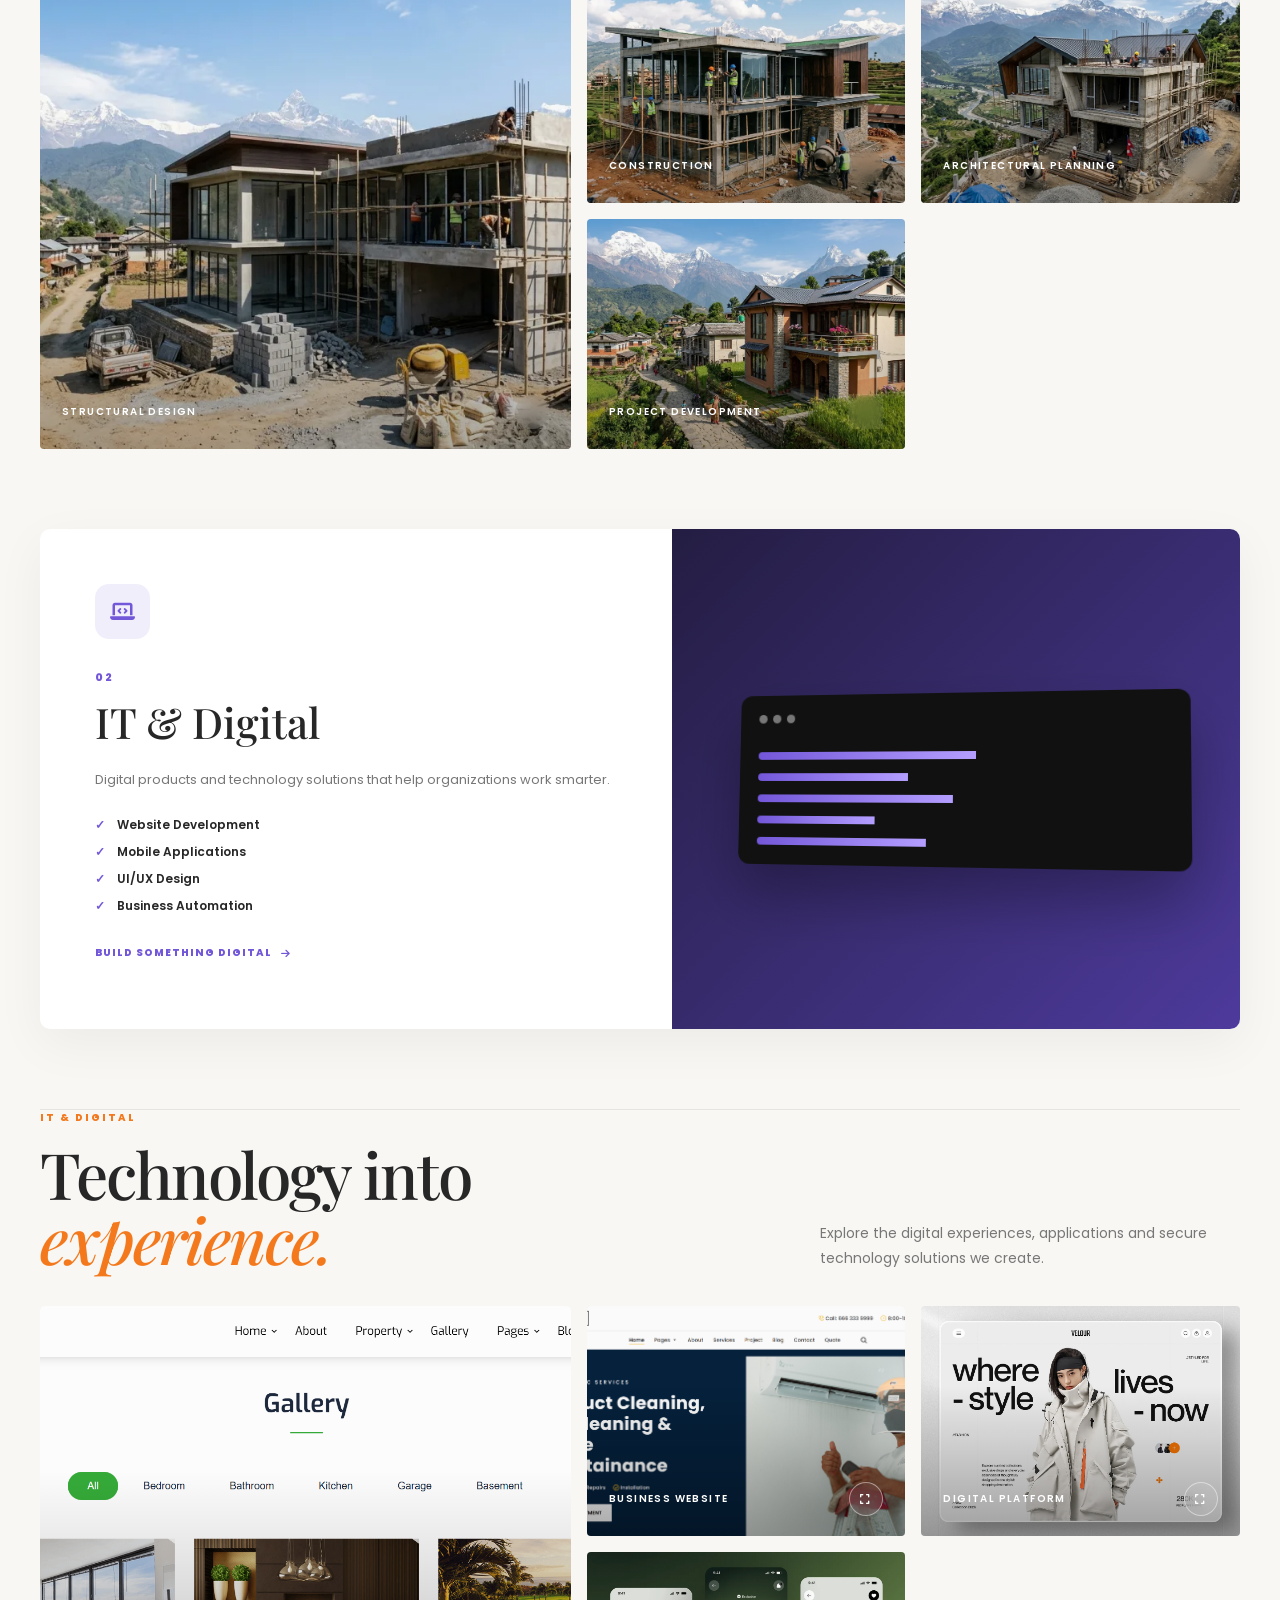
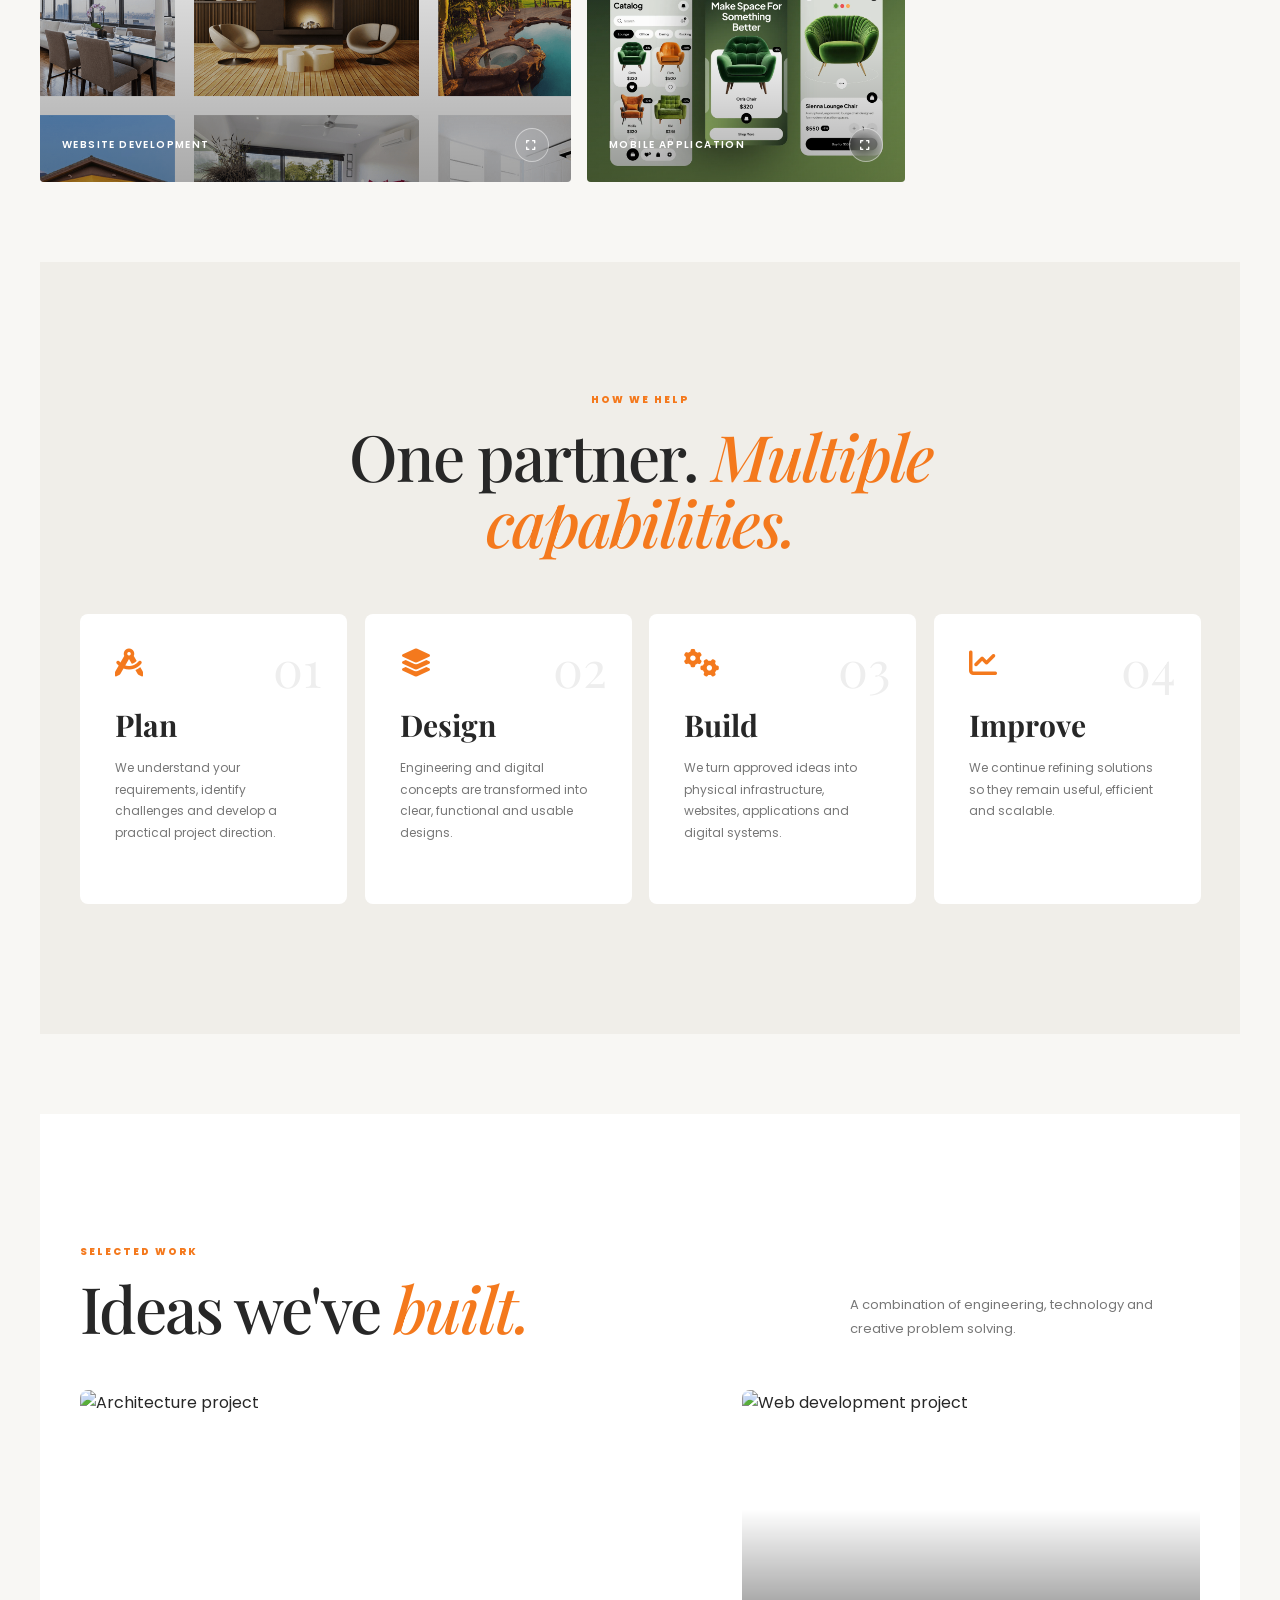
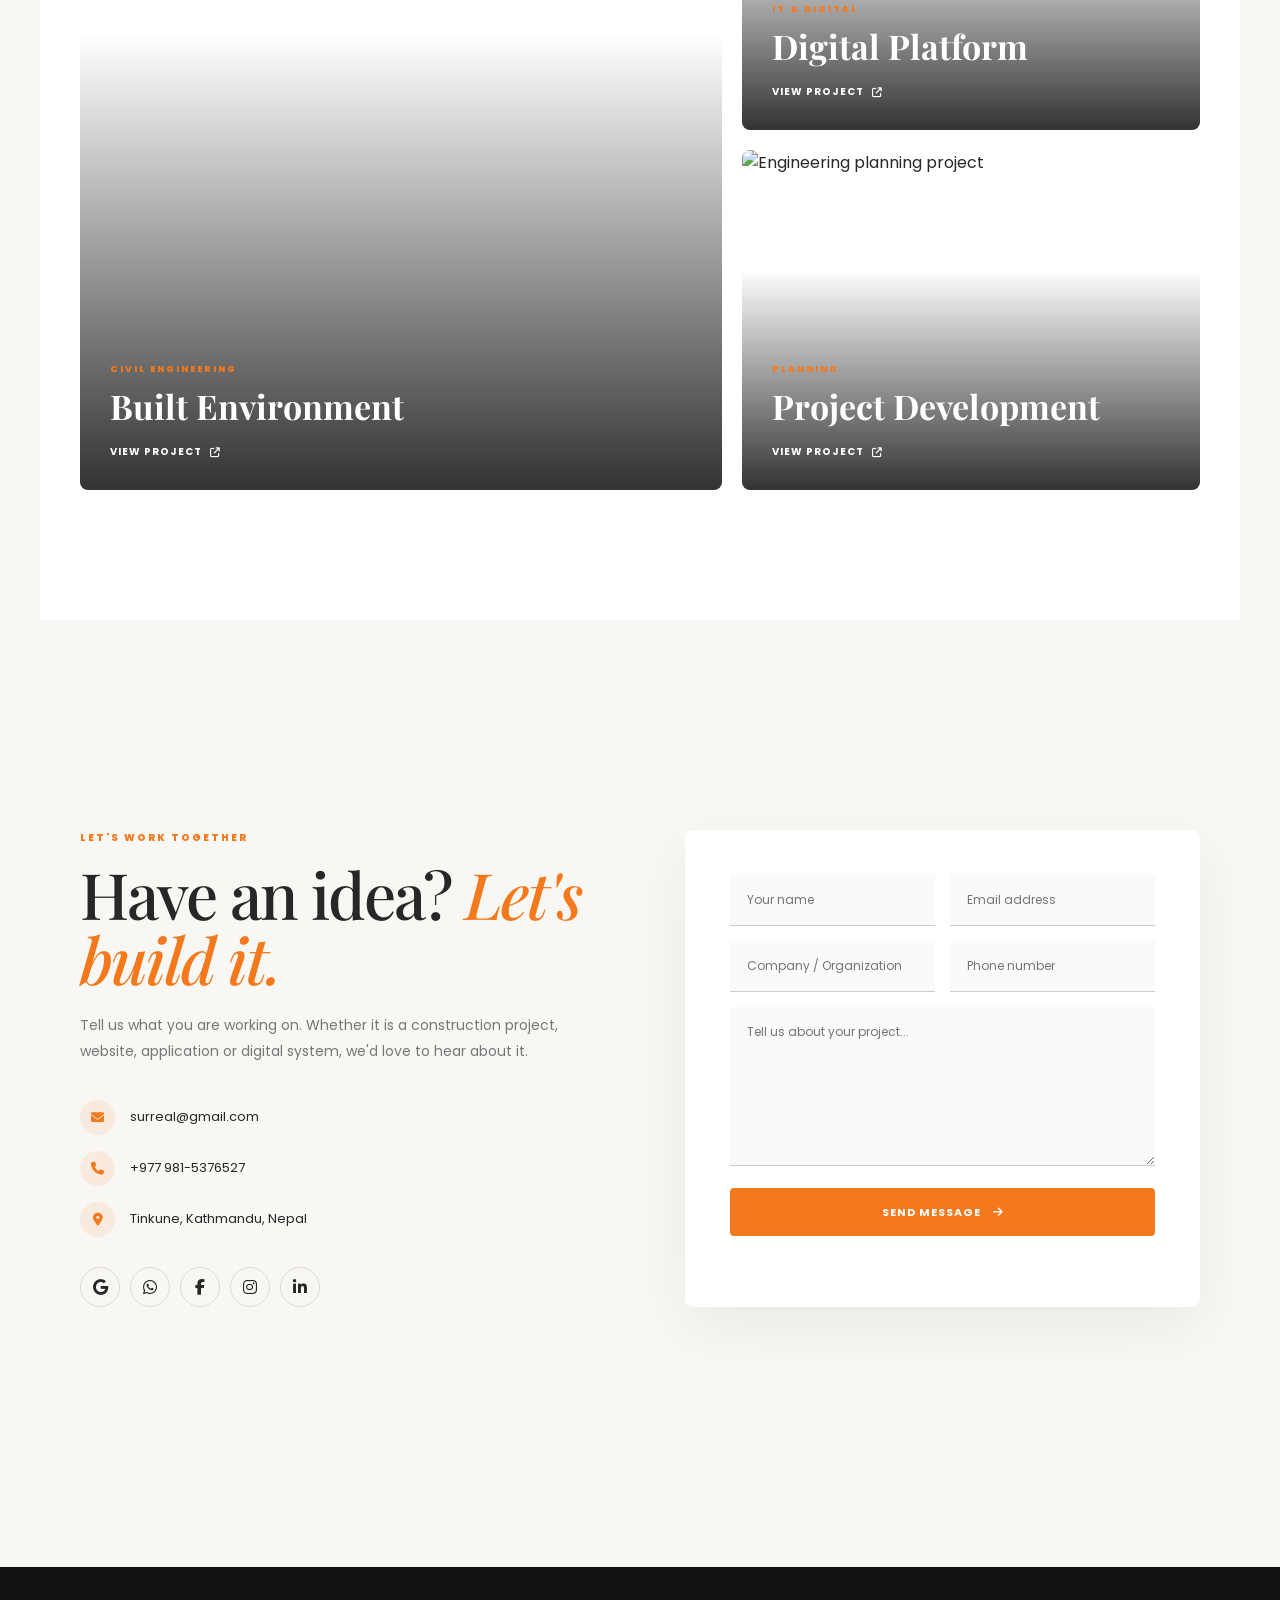
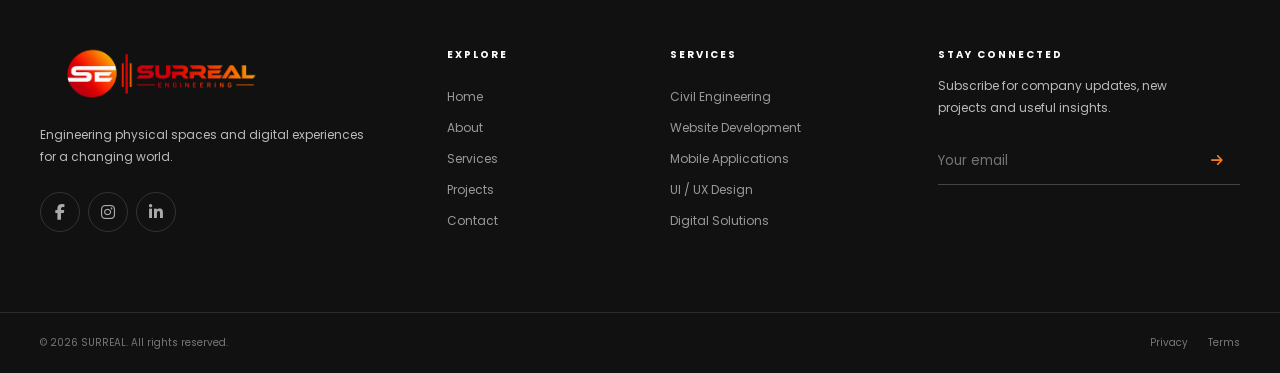
==== commit 3de09e11: "Add files via upload" ====
--- a/index.html
+++ b/index.html
@@ -1,1443 +1,1909 @@
 <!DOCTYPE html>
 <html lang="en">
+
 <head>
-<meta charset="UTF-8">
-<meta name="viewport" content="width=device-width, initial-scale=1.0">
-
-<title>Surreal | IT &amp; Civil Engineering</title>
-
-<link rel="stylesheet" href="style.css">
-
-<link rel="preconnect" href="https://fonts.googleapis.com">
-<link rel="preconnect" href="https://fonts.gstatic.com" crossorigin>
-
-<link href="https://fonts.googleapis.com/css2?family=Playfair+Display:ital,wght@0,500;0,600;0,700;1,500;1,600&family=Poppins:wght@300;400;500;600;700;800;900&family=Caveat:wght@600;700&display=swap" rel="stylesheet">
+
+    <meta charset="UTF-8">
+
+    <meta
+        name="viewport"
+        content="width=device-width, initial-scale=1.0"
+    >
+
+    <meta
+        name="description"
+        content="SURREAL — IT & Civil Engineering solutions for modern businesses, infrastructure and digital transformation."
+    >
+
+    <title>SURREAL — IT & Civil Engineering</title>
+
+
+    <!-- GOOGLE FONTS -->
+
+    <link rel="preconnect" href="https://fonts.googleapis.com">
+
+    <link
+        rel="preconnect"
+        href="https://fonts.gstatic.com"
+        crossorigin
+    >
+
+    <link
+        href="https://fonts.googleapis.com/css2?family=Caveat:wght@500;600;700&family=Playfair+Display:ital,wght@0,500;0,600;0,700;1,500;1,600&family=Poppins:wght@400;500;600;700;800&display=swap"
+        rel="stylesheet"
+    >
+
+<link
+    rel="icon"
+    type="image/png"
+    href="circlelogo.png"
+>
+    <!-- FONT AWESOME -->
+
+    <link
+        rel="stylesheet"
+        href="https://cdnjs.cloudflare.com/ajax/libs/font-awesome/6.5.2/css/all.min.css"
+    >
+
+
+    <!-- YOUR CSS -->
+
+    <link
+        rel="stylesheet"
+        href="style.css"
+    >
 
 </head>
 
+
 <body>
 
-<canvas class="hero-network" id="heroNetwork" aria-hidden="true"></canvas>
-
-
-<!-- =========================================================
-     HEADER / NAVBAR
-========================================================= -->
-
-<header class="site-header" id="top">
-
-  <div class="container header-inner">
-
-    <a href="#top" class="logo">
-
-      <span class="logo-mark">
-        <img
-          class="logo-placeholder"
-          src="logo.png"
-          alt="Surreal Engineering logo"
+
+    <!-- =====================================================
+         CURSOR PARTICLES
+    ====================================================== -->
+
+    <canvas
+        id="cursorParticles"
+        class="cursor-particles"
+    ></canvas>
+
+
+    <!-- =====================================================
+         HERO NETWORK
+    ====================================================== -->
+
+    <canvas
+        class="hero-network"
+        id="heroNetwork"
+    ></canvas>
+
+
+    <!-- =====================================================
+         HEADER
+    ====================================================== -->
+
+    <header class="site-header">
+
+        <div class="container header-inner">
+
+
+            <!-- LOGO -->
+
+            <a
+    href="#home"
+    class="logo"
+    data-nav
+    aria-label="SURREAL Home"
+>
+    <img
+        src="logo1.png"
+        alt="SURREAL IT & Civil Engineering"
+        class="nav-logo"
+    >
+</a>
+
+
+            <!-- NAVIGATION -->
+
+            <nav
+                class="main-nav"
+                id="mainNav"
+            >
+
+                <a
+                    href="#home"
+                    class="nav-link active"
+                    data-nav
+                >
+                    HOME
+                </a>
+
+                <a
+                    href="#about"
+                    class="nav-link"
+                    data-nav
+                >
+                    ABOUT
+                </a>
+
+                <a
+                    href="#services"
+                    class="nav-link"
+                    data-nav
+                >
+                    SERVICES
+                </a>
+
+                <a
+                    href="#projects"
+                    class="nav-link"
+                    data-nav
+                >
+                    PROJECTS
+                </a>
+
+                <a
+                    href="#contact"
+                    class="nav-link"
+                    data-nav
+                >
+                    CONTACT
+                </a>
+
+            </nav>
+
+
+            <!-- HEADER ACTIONS -->
+
+            <div class="header-actions">
+
+
+                <!-- SEARCH -->
+
+                <div
+                    class="search-box"
+                    id="searchBox"
+                >
+
+                    <input
+                        type="search"
+                        id="siteSearch"
+                        placeholder="Search..."
+                        aria-label="Search website"
+                    >
+
+                    <button
+                        type="button"
+                        class="icon-btn search-toggle"
+                        id="searchToggle"
+                        aria-label="Search"
+                    >
+
+                        <i class="fa-solid fa-magnifying-glass"></i>
+
+                    </button>
+
+                </div>
+
+
+                <!-- CONTACT BUTTON -->
+
+                <a
+                    href="#contact"
+                    class="btn btn-orange header-contact magnetic"
+                    data-nav
+                >
+
+                    LET'S TALK
+
+                    <i class="fa-solid fa-arrow-right"></i>
+
+                </a>
+
+
+                <!-- MOBILE MENU -->
+
+                <button
+                    type="button"
+                    class="hamburger"
+                    id="hamburger"
+                    aria-label="Open navigation"
+                    aria-expanded="false"
+                >
+
+                    <span></span>
+                    <span></span>
+                    <span></span>
+
+                </button>
+
+            </div>
+
+        </div>
+
+    </header>
+
+
+    <!-- =====================================================
+         MAIN
+    ====================================================== -->
+
+    <main>
+
+
+        <!-- =================================================
+             HERO
+        ================================================== -->
+
+        <section
+            class="hero scroll-section"
+            id="home"
         >
-      </span>
-
-      <span class="logo-text"></span>
-
-    </a>
-
-
-    <nav class="main-nav" id="mainNav">
-
-      <a href="#top" class="nav-link active" data-nav>
-        HOME
-      </a>
-
-      <a href="#about" class="nav-link" data-nav>
-        ABOUT US
-      </a>
-
-      <a href="#services" class="nav-link" data-nav>
-        OUR SERVICES
-      </a>
-
-      <a href="#contact" class="nav-link" data-nav>
-        CONTACT
-      </a>
-
-    </nav>
-
-
-    <div class="header-actions">
-
-      <div class="search-box" id="searchBox">
+
+            <div class="container hero-inner">
+
+                <div class="hero-copy reveal-item">
+
+                    <p class="hero-script">
+                        We build
+                    </p>
+
+
+                    <h1 class="hero-title">
+
+                        Ideas
+
+                        <span class="text-orange">
+                            into
+                        </span>
+
+                        <br>
+
+                        Reality
+
+                    </h1>
+
+
+                    <div class="amp-row">
+
+                        <span class="amp">
+                            &
+                        </span>
+
+                        <p class="hero-sub">
+
+                            SURREAL combines technology,
+                            engineering and creative thinking
+                            to build practical solutions for
+                            the modern world.
+
+                        </p>
+
+                    </div>
+
+
+                    <div class="hero-btns">
+
+                        <a
+                            href="#services"
+                            class="btn btn-orange magnetic"
+                            data-nav
+                        >
+
+                            EXPLORE SERVICES
+
+                            <i class="fa-solid fa-arrow-right"></i>
+
+                        </a>
+
+
+                        <a
+                            href="#contact"
+                            class="btn btn-outline magnetic"
+                            data-nav
+                        >
+
+                            START A PROJECT
+
+                        </a>
+
+                    </div>
+
+                </div>
+
+
+                <!-- HERO ART -->
+
+                <div class="hero-art reveal-item">
+
+                    <div class="blob blob-orange"></div>
+                    <div class="blob blob-purple"></div>
+                    <div class="blob blob-green"></div>
+
+
+                    <div class="hero-building">
+
+                        <img
+                            src="pic2.webp"
+                            alt="Modern building architecture"
+                            loading="eager"
+                        >
+
+                    </div>
+
+
+                    <div class="hero-laptop">
+
+                        <img
+                            src="https://images.unsplash.com/photo-1498050108023-c5249f4df085?auto=format&fit=crop&w=900&q=85"
+                            alt="Modern software development workspace"
+                            loading="eager"
+                        >
+
+                    </div>
+
+
+                    <div
+                        class="hero-label label-civil"
+                        data-service-target="civil"
+                    >
+
+                        <span>
+                            CIVIL<br>
+                            ENGINEERING
+                        </span>
+
+                    </div>
+
+
+                    <div
+                        class="hero-label label-it"
+                        data-service-target="it"
+                    >
+
+                        <span>
+                            IT &<br>
+                            DIGITAL
+                        </span>
+
+                    </div>
+
+
+                    <div class="dot dot-1"></div>
+                    <div class="dot dot-2"></div>
+
+                </div>
+
+            </div>
+
+        </section>
+
+
+        <!-- =================================================
+             ABOUT
+        ================================================== -->
+
+        <section
+            class="about scroll-section"
+            id="about"
+        >
+
+            <div class="container about-inner">
+
+
+                <div class="about-copy reveal-item">
+
+                    <p class="eyebrow">
+                        ABOUT SURREAL
+                    </p>
+
+
+                    <h2 class="section-title">
+
+                        Engineering
+
+                        <em>
+                            imagination
+                        </em>
+
+                        into impact.
+
+                    </h2>
+
+
+                    <p class="about-text">
+
+                        SURREAL brings together civil engineering
+                        and information technology to create
+                        solutions that are practical, modern and
+                        built for long-term value.
+
+                    </p>
+
+
+                    <p class="about-text">
+
+                        From physical infrastructure to digital
+                        platforms, we focus on solving real
+                        problems through thoughtful design,
+                        technology and engineering.
+
+                    </p>
+
+
+                    <a
+                        href="#services"
+                        class="btn btn-dark magnetic"
+                        data-nav
+                    >
+
+                        DISCOVER WHAT WE DO
+
+                        <i class="fa-solid fa-arrow-right"></i>
+
+                    </a>
+
+                </div>
+
+
+                <!-- GALLERY -->
+
+                <div class="about-gallery reveal-item">
+
+                    <div class="gallery-card">
+
+                        <img
+                            src="https://images.unsplash.com/photo-1541888946425-d81bb19240f5?auto=format&fit=crop&w=900&q=85"
+                            alt="Construction project"
+                            loading="lazy"
+                        >
+
+                    </div>
+
+
+                    <div class="gallery-card">
+
+                        <img
+                            src="https://images.unsplash.com/photo-1555066931-4365d14bab8c?auto=format&fit=crop&w=900&q=85"
+                            alt="Software development"
+                            loading="lazy"
+                        >
+
+                    </div>
+
+
+                    <div class="gallery-card">
+
+                        <img
+                            src="https://images.unsplash.com/photo-1503387762-592deb58ef4e?auto=format&fit=crop&w=900&q=85"
+                            alt="Architectural planning"
+                            loading="lazy"
+                        >
+
+                    </div>
+
+
+                    <div class="gallery-card">
+
+                        <img
+                            src="https://images.unsplash.com/photo-1558655146-d09347e92766?auto=format&fit=crop&w=900&q=85"
+                            alt="Digital design"
+                            loading="lazy"
+                        >
+
+                    </div>
+
+                </div>
+
+
+                <!-- STATS -->
+
+                <div class="about-stats reveal-item">
+
+
+                    <div class="stat-item">
+
+                        <div class="stat-top">
+
+                            <div class="stat-icon stat-icon-orange">
+                                <i class="fa-solid fa-building"></i>
+                            </div>
+
+                            <span class="stat-index">
+                                01
+                            </span>
+
+                        </div>
+
+
+                        <div class="stat-number">
+
+                            <span
+                                class="counter"
+                                data-target="25"
+                            >
+                                0+
+                            </span>
+
+                        </div>
+
+
+                        <div class="stat-label">
+                            Projects & Solutions
+                        </div>
+
+
+                        <div class="stat-line"></div>
+
+
+                        <p>
+                            Engineering and technology
+                            solutions delivered with purpose.
+                        </p>
+
+                    </div>
+
+
+                    <div class="stat-item">
+
+                        <div class="stat-top">
+
+                            <div class="stat-icon stat-icon-purple">
+                                <i class="fa-solid fa-code"></i>
+                            </div>
+
+                            <span class="stat-index">
+                                02
+                            </span>
+
+                        </div>
+
+
+                        <div class="stat-number">
+
+                            <span
+                                class="counter"
+                                data-target="15"
+                            >
+                                0+
+                            </span>
+
+                        </div>
+
+
+                        <div class="stat-label">
+                            Digital Solutions
+                        </div>
+
+
+                        <div class="stat-line"></div>
+
+
+                        <p>
+                            Websites, applications and
+                            digital systems built for growth.
+                        </p>
+
+                    </div>
+
+
+                    <div class="stat-item">
+
+                        <div class="stat-top">
+
+                            <div class="stat-icon stat-icon-green">
+                                <i class="fa-solid fa-users"></i>
+                            </div>
+
+                            <span class="stat-index">
+                                03
+                            </span>
+
+                        </div>
+
+
+                        <div class="stat-number">
+
+                            <span
+                                class="counter"
+                                data-target="10"
+                            >
+                                0+
+                            </span>
+
+                        </div>
+
+
+                        <div class="stat-label">
+                            Years Combined Experience
+                        </div>
+
+
+                        <div class="stat-line"></div>
+
+
+                        <p>
+                            Experience across engineering,
+                            technology and creative work.
+                        </p>
+
+                    </div>
+
+                </div>
+
+            </div>
+
+        </section>
+
+
+        <!-- =================================================
+             SERVICES
+        ================================================== -->
+
+        <section
+            class="services scroll-section"
+            id="services"
+        >
+
+            <div class="container">
+
+
+                <div class="services-head reveal-item">
+
+                    <p class="eyebrow">
+                        OUR SERVICES
+                    </p>
+
+
+                    <h2 class="section-title">
+
+                        Built for the
+
+                        <em>
+                            real world.
+                        </em>
+
+                    </h2>
+
+
+                    <p class="section-intro">
+
+                        Two disciplines. One integrated approach.
+                        We provide engineering and technology
+                        services designed around your goals.
+
+                    </p>
+
+                </div>
+
+
+                <div class="services-grid">
+
+
+                    <!-- CIVIL -->
+
+                    <article
+                        class="service-card card-civil reveal-item"
+                        data-service="civil"
+                    >
+
+                        <div class="service-text">
+
+                            <div class="service-icon icon-orange">
+                                <i class="fa-solid fa-building"></i>
+                            </div>
+
+
+                            <span class="service-num">
+                                01
+                            </span>
+
+
+                            <h3>
+                                Civil Engineering
+                            </h3>
+
+
+                            <p>
+                                Practical engineering services
+                                for construction, infrastructure
+                                and built environments.
+                            </p>
+
+
+                            <ul class="check-list">
+
+                                <li>Building Design</li>
+                                <li>Structural Planning</li>
+                                <li>Quantity & Estimation</li>
+                                <li>Construction Support</li>
+
+                            </ul>
+
+
+                            <a
+                                href="#contact"
+                                class="text-link orange"
+                                data-nav
+                            >
+
+                                DISCUSS A PROJECT
+
+                                <i class="fa-solid fa-arrow-right"></i>
+
+                            </a>
+
+                        </div>
+
+
+                        <div class="service-media civil-media">
+
+                            <img
+                                src="https://images.unsplash.com/photo-1541888946425-d81bb19240f5?auto=format&fit=crop&w=1000&q=85"
+                                alt="Civil engineering and construction"
+                                loading="lazy"
+                            >
+
+                        </div>
+
+                    </article>
+                   
+                    <!-- =================================================
+     CIVIL ENGINEERING SHOWCASE
+================================================== -->
+
+<section class="civil-showcase">
+
+    <div class="showcase-heading reveal-item">
+
+        <div>
+            <p class="eyebrow">
+                CIVIL ENGINEERING
+            </p>
+
+            <h2 class="section-title">
+                From <em>plans</em> to reality.
+            </h2>
+        </div>
+
+        <p class="showcase-intro">
+            A glimpse into the spaces, structures and
+            engineering possibilities we work with.
+        </p>
+
+    </div>
+
+
+    <div class="civil-gallery">
 
         <button
-          class="icon-btn search-toggle"
-          id="searchToggle"
-          aria-label="Search"
+            type="button"
+            class="civil-gallery-item gallery-large reveal-item"
+            data-image="pic1.webp"
+            data-title="Structural Design"
+            aria-label="View Structural Design"
         >
-
-          <svg
-            width="19"
-            height="19"
-            viewBox="0 0 24 24"
-            fill="none"
-            stroke="currentColor"
-            stroke-width="2"
-            stroke-linecap="round"
-          >
-
-            <circle cx="11" cy="11" r="7"/>
-            <path d="m21 21-4.3-4.3"/>
-
-          </svg>
-
+            <img
+                src="pic1.webp"
+                alt="Civil engineering structural design"
+                loading="lazy"
+            >
+
+            <span class="gallery-overlay">
+                <span>
+                    STRUCTURAL DESIGN
+                </span>
+
+                <i class="fa-solid fa-expand"></i>
+            </span>
         </button>
 
 
-        <input
-          type="search"
-          id="siteSearch"
-          placeholder="Search..."
-          aria-label="Search this page"
+        <button
+            type="button"
+            class="civil-gallery-item reveal-item"
+            data-image="pic2.webp"
+            data-title="Construction & Infrastructure"
+            aria-label="View Construction and Infrastructure"
         >
-
-      </div>
-
-
-      <button
-        class="hamburger"
-        id="hamburger"
-        aria-label="Menu"
-      >
-
-        <span></span>
-        <span></span>
-        <span></span>
-
-      </button>
+            <img
+                src="pic2.webp"
+                alt="Construction and infrastructure"
+                loading="lazy"
+            >
+
+            <span class="gallery-overlay">
+                <span>
+                    CONSTRUCTION
+                </span>
+
+                <i class="fa-solid fa-expand"></i>
+            </span>
+        </button>
+
+
+        <button
+            type="button"
+            class="civil-gallery-item reveal-item"
+            data-image="pic3.webp"
+            data-title="Architectural Planning"
+            aria-label="View Architectural Planning"
+        >
+            <img
+                src="pic3.webp"
+                alt="Architectural planning"
+                loading="lazy"
+            >
+
+            <span class="gallery-overlay">
+                <span>
+                    ARCHITECTURAL PLANNING
+                </span>
+
+                <i class="fa-solid fa-expand"></i>
+            </span>
+        </button>
+
+
+        <button
+            type="button"
+            class="civil-gallery-item reveal-item"
+            data-image="pic4.webp"
+            data-title="Project Development"
+            aria-label="View Project Development"
+        >
+            <img
+                src="pic4.webp"
+                alt="Civil engineering project development"
+                loading="lazy"
+            >
+
+            <span class="gallery-overlay">
+                <span>
+                    PROJECT DEVELOPMENT
+                </span>
+
+                <i class="fa-solid fa-expand"></i>
+            </span>
+        </button>
 
     </div>
 
-  </div>
-
-</header>
-
-
-
-<!-- =========================================================
-     HERO
-========================================================= -->
-
-<section class="hero" id="home">
-
-  <div class="container hero-inner">
-
-
-    <div class="hero-copy">
-
-      <p class="hero-script">
-        We
-      </p>
-
-
-      <h1 class="hero-title">
-
-        BUILD<br>
-
-        TOMORROW<br>
-
-        <span class="amp-row">
-
-          <span class="amp">
-            &amp;
-          </span>
-
-          <span class="text-orange">
-            SECURE<br>TODAY
-          </span>
-
-        </span>
-
-      </h1>
-
-
-      <p class="hero-sub">
-        Strong foundations. Smart solutions.<br>
-        One vision for a better future.
-      </p>
-
-
-      <div class="hero-btns">
-
-        <a
-          href="#services"
-          class="btn btn-orange"
-          data-nav
+</section>
+
+                    <!-- IT -->
+
+                    <article
+                        class="service-card card-it reveal-item"
+                        data-service="it"
+                    >
+
+                        <div class="service-text">
+
+                            <div class="service-icon icon-purple">
+                                <i class="fa-solid fa-laptop-code"></i>
+                            </div>
+
+
+                            <span class="service-num purple">
+                                02
+                            </span>
+
+
+                            <h3>
+                                IT & Digital
+                            </h3>
+
+
+                            <p>
+                                Digital products and technology
+                                solutions that help organizations
+                                work smarter.
+                            </p>
+
+
+                            <ul class="check-list purple-check">
+
+                                <li>Website Development</li>
+                                <li>Mobile Applications</li>
+                                <li>UI/UX Design</li>
+                                <li>Business Automation</li>
+
+                            </ul>
+
+
+                            <a
+                                href="#contact"
+                                class="text-link purple"
+                                data-nav
+                            >
+
+                                BUILD SOMETHING DIGITAL
+
+                                <i class="fa-solid fa-arrow-right"></i>
+
+                            </a>
+
+                        </div>
+
+
+                        <div class="service-media it-media">
+
+                            <div class="digital-visual">
+
+                                <div class="code-window">
+
+                                    <div class="window-top">
+                                        <span></span>
+                                        <span></span>
+                                        <span></span>
+                                    </div>
+
+                                    <div class="code-lines">
+                                        <i></i>
+                                        <i></i>
+                                        <i></i>
+                                        <i></i>
+                                        <i></i>
+                                    </div>
+
+                                </div>
+
+                            </div>
+
+                        </div>
+
+                    </article>
+
+              <!-- =================================================
+     IT & DIGITAL SHOWCASE
+================================================== -->
+
+<section class="civil-showcase it-showcase">
+
+    <div class="showcase-heading reveal-item">
+
+        <div>
+
+            <p class="eyebrow">
+                IT & DIGITAL
+            </p>
+
+            <h2 class="section-title">
+                Technology into <em>experience.</em>
+            </h2>
+
+        </div>
+
+        <p class="showcase-intro">
+            Explore the digital experiences, applications
+            and secure technology solutions we create.
+        </p>
+
+    </div>
+
+
+    <div class="civil-gallery">
+
+
+        <!-- WEBSITE / DIGITAL SOLUTION 01 -->
+
+        <button
+            type="button"
+            class="civil-gallery-item gallery-large reveal-item"
+            data-image="webp1.png"
+            data-title="Modern Website Development"
+            data-category="WEBSITE DEVELOPMENT"
+            aria-label="View Modern Website Development"
         >
 
-          OUR SERVICES
-
-          <svg
-            width="15"
-            height="15"
-            viewBox="0 0 24 24"
-            fill="none"
-            stroke="currentColor"
-            stroke-width="2.5"
-            stroke-linecap="round"
-          >
-
-            <path d="M5 12h14"/>
-            <path d="m13 6 6 6-6 6"/>
-
-          </svg>
-
-        </a>
-
-
-        <a
-          href="#contact"
-          class="btn btn-outline"
-          data-nav
+            <img
+                src="webp1.png"
+                alt="Modern website development"
+                loading="lazy"
+            >
+
+            <span class="gallery-overlay">
+
+                <span>
+                    WEBSITE DEVELOPMENT
+                </span>
+
+                <i class="fa-solid fa-expand"></i>
+
+            </span>
+
+        </button>
+
+
+        <!-- WEBSITE / DIGITAL SOLUTION 02 -->
+
+        <button
+            type="button"
+            class="civil-gallery-item reveal-item"
+            data-image="webp2.png"
+            data-title="Business Website"
+            data-category="BUSINESS WEBSITE"
+            aria-label="View Business Website"
         >
-          GET IN TOUCH
-        </a>
-
-      </div>
+
+            <img
+                src="webp2.png"
+                alt="Business website"
+                loading="lazy"
+            >
+
+            <span class="gallery-overlay">
+
+                <span>
+                    BUSINESS WEBSITE
+                </span>
+
+                <i class="fa-solid fa-expand"></i>
+
+            </span>
+
+        </button>
+
+
+        <!-- WEBSITE / DIGITAL SOLUTION 03 -->
+
+        <button
+            type="button"
+            class="civil-gallery-item reveal-item"
+            data-image="webp3.png"
+            data-title="Digital Platform"
+            data-category="DIGITAL PLATFORM"
+            aria-label="View Digital Platform"
+        >
+
+            <img
+                src="webp3.png"
+                alt="Clothing Platform"
+                loading="lazy"
+            >
+
+            <span class="gallery-overlay">
+
+                <span>
+                    DIGITAL PLATFORM
+                </span>
+
+                <i class="fa-solid fa-expand"></i>
+
+            </span>
+
+        </button>
+
+
+        <!-- MOBILE APPLICATION / SOLUTION 04 -->
+
+        <button
+            type="button"
+            class="civil-gallery-item reveal-item"
+            data-image="webp4.png"
+            data-title="Mobile Application"
+            data-category="MOBILE APPLICATION"
+            aria-label="View Mobile Application"
+        >
+
+            <img
+                src="webp4.png"
+                alt="Mobile application"
+                loading="lazy"
+            >
+
+            <span class="gallery-overlay">
+
+                <span>
+                    MOBILE APPLICATION
+                </span>
+
+                <i class="fa-solid fa-expand"></i>
+
+            </span>
+
+        </button>
 
     </div>
 
-
-
-    <div class="hero-art">
-
-      <div class="blob blob-orange"></div>
-      <div class="blob blob-purple"></div>
-      <div class="blob blob-green"></div>
-
-
-      <div class="hero-building">
-
-        <img
-          src="https://images.unsplash.com/photo-1644221150186-5d785a471f44?w=900&q=80&auto=format&fit=crop"
-          alt="Building under construction with crane"
+</section>
+
+
+        <!-- =================================================
+             SERVICE DETAILS
+        ================================================== -->
+
+        <section
+            class="service-details scroll-section"
+            id="service-details"
         >
 
-      </div>
-
-
-      <div class="hero-laptop">
-
-        <svg
-          viewBox="0 0 220 160"
-          xmlns="http://www.w3.org/2000/svg"
+            <div class="container">
+
+
+                <div class="details-heading reveal-item">
+
+                    <p class="eyebrow eyebrow-center">
+                        HOW WE HELP
+                    </p>
+
+
+                    <h2 class="section-title center">
+
+                        One partner.
+
+                        <em>
+                            Multiple capabilities.
+                        </em>
+
+                    </h2>
+
+                </div>
+
+
+                <div class="details-grid">
+
+
+                    <div class="detail-card reveal-item">
+
+                        <div class="detail-number">
+                            01
+                        </div>
+
+                        <i class="fa-solid fa-drafting-compass"></i>
+
+                        <h3>
+                            Plan
+                        </h3>
+
+                        <p>
+                            We understand your requirements,
+                            identify challenges and develop a
+                            practical project direction.
+                        </p>
+
+                    </div>
+
+
+                    <div class="detail-card reveal-item">
+
+                        <div class="detail-number">
+                            02
+                        </div>
+
+                        <i class="fa-solid fa-layer-group"></i>
+
+                        <h3>
+                            Design
+                        </h3>
+
+                        <p>
+                            Engineering and digital concepts are
+                            transformed into clear, functional and
+                            usable designs.
+                        </p>
+
+                    </div>
+
+
+                    <div class="detail-card reveal-item">
+
+                        <div class="detail-number">
+                            03
+                        </div>
+
+                        <i class="fa-solid fa-gears"></i>
+
+                        <h3>
+                            Build
+                        </h3>
+
+                        <p>
+                            We turn approved ideas into physical
+                            infrastructure, websites, applications
+                            and digital systems.
+                        </p>
+
+                    </div>
+
+
+                    <div class="detail-card reveal-item">
+
+                        <div class="detail-number">
+                            04
+                        </div>
+
+                        <i class="fa-solid fa-chart-line"></i>
+
+                        <h3>
+                            Improve
+                        </h3>
+
+                        <p>
+                            We continue refining solutions so they
+                            remain useful, efficient and scalable.
+                        </p>
+
+                    </div>
+
+                </div>
+
+            </div>
+
+        </section>
+
+
+        <!-- =================================================
+             PROJECTS
+        ================================================== -->
+
+        <section
+            class="projects scroll-section"
+            id="projects"
         >
 
-          <rect
-            x="18"
-            y="8"
-            width="184"
-            height="118"
-            rx="8"
-            fill="#e9e9e9"
-          />
-
-          <rect
-            x="26"
-            y="16"
-            width="168"
-            height="102"
-            rx="3"
-            fill="#0c1c2c"
-          />
-
-          <g
-            stroke="#3a6ea5"
-            stroke-width="0.8"
-            opacity="0.55"
-          >
-
-            <path d="M40 30 L90 30 L90 60 L120 60"/>
-            <path d="M150 25 L180 25 L180 50"/>
-            <path d="M50 90 L80 90 L80 110"/>
-            <path d="M130 95 L175 95 L175 70 L160 70"/>
-
-            <circle cx="90" cy="30" r="2" fill="#3a6ea5"/>
-            <circle cx="180" cy="50" r="2" fill="#3a6ea5"/>
-            <circle cx="80" cy="110" r="2" fill="#3a6ea5"/>
-
-          </g>
-
-
-          <g transform="translate(93,45)">
-
-            <path
-              d="M6 14 V9 a8 8 0 0 1 16 0 v5"
-              fill="none"
-              stroke="#F4791D"
-              stroke-width="3"
-            />
-
-            <rect
-              x="0"
-              y="14"
-              width="28"
-              height="20"
-              rx="3"
-              fill="#F4791D"
-            />
-
-          </g>
-
-
-          <path
-            d="M4 126 L216 126 L206 150 L14 150 Z"
-            fill="#d4d4d4"
-          />
-
-        </svg>
-
-      </div>
-
-
-      <a
-        href="#services"
-        class="hero-label label-civil"
-        data-nav
-        data-service-target="civil"
-      >
-
-        <span>
-          CIVIL<br>
-          ENGINEERING
-        </span>
-
-      </a>
-
-
-      <a
-        href="#services"
-        class="hero-label label-it"
-        data-nav
-        data-service-target="it"
-      >
-
-        <span>
-          IT<br>
-          SOLUTIONS
-        </span>
-
-      </a>
-
-
-      <span class="dot dot-1"></span>
-      <span class="dot dot-2"></span>
+            <div class="container">
+
+
+                <div class="projects-heading reveal-item">
+
+                    <div>
+
+                        <p class="eyebrow">
+                            SELECTED WORK
+                        </p>
+
+
+                        <h2 class="section-title">
+
+                            Ideas we've
+
+                            <em>
+                                built.
+                            </em>
+
+                        </h2>
+
+                    </div>
+
+
+                    <p class="projects-intro">
+
+                        A combination of engineering,
+                        technology and creative problem solving.
+
+                    </p>
+
+                </div>
+
+
+                <div class="projects-grid">
+
+
+                    <article
+                        class="project-card project-large reveal-item"
+                    >
+
+                        <div class="project-image">
+
+                            <img
+                                src="https://images.unsplash.com/photo-1503387762-592deb58ef4e?auto=format&fit=crop&w=1400&q=85"
+                                alt="Architecture project"
+                                loading="lazy"
+                            >
+
+
+                            <div class="project-overlay">
+
+                                <span>
+                                    CIVIL ENGINEERING
+                                </span>
+
+
+                                <h3>
+                                    Built Environment
+                                </h3>
+
+
+                                <a
+                                    href="#contact"
+                                    data-nav
+                                >
+
+                                    VIEW PROJECT
+
+                                    <i class="fa-solid fa-arrow-up-right-from-square"></i>
+
+                                </a>
+
+                            </div>
+
+                        </div>
+
+                    </article>
+
+
+                    <article
+                        class="project-card reveal-item"
+                    >
+
+                        <div class="project-image">
+
+                            <img
+                                src="https://images.unsplash.com/photo-1555066931-4365d14bab8c?auto=format&fit=crop&w=1000&q=85"
+                                alt="Web development project"
+                                loading="lazy"
+                            >
+
+
+                            <div class="project-overlay">
+
+                                <span>
+                                    IT & DIGITAL
+                                </span>
+
+
+                                <h3>
+                                    Digital Platform
+                                </h3>
+
+
+                                <a
+                                    href="#contact"
+                                    data-nav
+                                >
+
+                                    VIEW PROJECT
+
+                                    <i class="fa-solid fa-arrow-up-right-from-square"></i>
+
+                                </a>
+
+                            </div>
+
+                        </div>
+
+                    </article>
+
+
+                    <article
+                        class="project-card reveal-item"
+                    >
+
+                        <div class="project-image">
+
+                            <img
+                                src="https://images.unsplash.com/photo-1542621334-a254cf47733d?auto=format&fit=crop&w=1000&q=85"
+                                alt="Engineering planning project"
+                                loading="lazy"
+                            >
+
+
+                            <div class="project-overlay">
+
+                                <span>
+                                    PLANNING
+                                </span>
+
+
+                                <h3>
+                                    Project Development
+                                </h3>
+
+
+                                <a
+                                    href="#contact"
+                                    data-nav
+                                >
+
+                                    VIEW PROJECT
+
+                                    <i class="fa-solid fa-arrow-up-right-from-square"></i>
+
+                                </a>
+
+                            </div>
+
+                        </div>
+
+                    </article>
+
+                </div>
+
+            </div>
+
+        </section>
+
+
+        <!-- =================================================
+             CONTACT
+        ================================================== -->
+
+        <section
+            class="contact scroll-section"
+            id="contact"
+        >
+
+            <div class="container contact-inner">
+
+
+                <!-- CONTACT INFORMATION -->
+
+                <div class="contact-copy reveal-item">
+
+                    <p class="eyebrow">
+                        LET'S WORK TOGETHER
+                    </p>
+
+
+                    <h2 class="section-title">
+
+                        Have an idea?
+
+                        <em>
+                            Let's build it.
+                        </em>
+
+                    </h2>
+
+
+                    <p class="about-text">
+
+                        Tell us what you are working on.
+                        Whether it is a construction project,
+                        website, application or digital system,
+                        we'd love to hear about it.
+
+                    </p>
+
+
+                    <div class="contact-info">
+
+
+                        <div>
+
+                            <i class="fa-solid fa-envelope"></i>
+
+                            <span>
+                                surreal@gmail.com
+                            </span>
+
+                        </div>
+
+
+                        <div>
+
+                            <i class="fa-solid fa-phone"></i>
+
+                            <span>
+                                +977 981-5376527
+                            </span>
+
+                        </div>
+
+
+                        <div>
+
+                            <i class="fa-solid fa-location-dot"></i>
+
+                            <span>
+                                Tinkune, Kathmandu, Nepal
+                            </span>
+
+                        </div>
+
+                    </div>
+
+
+                    <div class="contact-social">
+
+                        <a
+                            href="#"
+                            aria-label="Google"
+                        >
+                            <i class="fa-brands fa-google"></i>
+                        </a>
+
+
+                        <a
+                            href="#"
+                            aria-label="WhatsApp"
+                        >
+                            <i class="fa-brands fa-whatsapp"></i>
+                        </a>
+
+
+                        <a
+                            href="#"
+                            aria-label="Facebook"
+                        >
+                            <i class="fa-brands fa-facebook-f"></i>
+                        </a>
+
+
+                        <a
+                            href="#"
+                            aria-label="Instagram"
+                        >
+                            <i class="fa-brands fa-instagram"></i>
+                        </a>
+
+
+                        <a
+                            href="#"
+                            aria-label="LinkedIn"
+                        >
+                            <i class="fa-brands fa-linkedin-in"></i>
+                        </a>
+
+                    </div>
+
+                </div>
+
+
+                <!-- =================================================
+                     CONTACT FORM
+                ================================================== -->
+
+                <form
+                    class="contact-form reveal-item"
+                    id="contactForm"
+                >
+
+                    <div class="form-row">
+
+                        <input
+                            type="text"
+                            name="name"
+                            placeholder="Your name"
+                            autocomplete="name"
+                            required
+                        >
+
+
+                        <input
+                            type="email"
+                            name="email"
+                            placeholder="Email address"
+                            autocomplete="email"
+                            required
+                        >
+
+                    </div>
+
+
+                    <div class="form-row">
+
+                        <input
+                            type="text"
+                            name="company"
+                            placeholder="Company / Organization"
+                            autocomplete="organization"
+                        >
+
+
+                        <input
+                            type="tel"
+                            name="phone"
+                            placeholder="Phone number"
+                            autocomplete="tel"
+                        >
+
+                    </div>
+
+
+                    <!-- Hidden subject/title field.
+                         EmailJS receives {{title}} correctly. -->
+
+                    <input
+                        type="hidden"
+                        name="title"
+                        value="New Project Inquiry"
+                    >
+
+
+                    <textarea
+                        name="message"
+                        rows="7"
+                        placeholder="Tell us about your project..."
+                        required
+                    ></textarea>
+
+
+                    <button
+                        type="submit"
+                        class="btn btn-orange full-btn magnetic"
+                        id="submitBtn"
+                    >
+
+                        <span id="submitText">
+                            SEND MESSAGE
+                        </span>
+
+
+                        <i class="fa-solid fa-arrow-right"></i>
+
+                    </button>
+
+
+                    <p
+                        class="form-note"
+                        id="formNote"
+                        aria-live="polite"
+                    ></p>
+
+                </form>
+
+            </div>
+
+        </section>
+
+    </main>
+
+
+    <!-- =====================================================
+         FOOTER
+    ====================================================== -->
+
+    <footer class="site-footer">
+
+        <div class="container footer-inner">
+
+
+            <div class="footer-brand">
+
+                <div class="logo footer-logo">
+
+    <img
+        src="logo1.png"
+        alt="SURREAL IT & Civil Engineering"
+        class="footer-logo-image"
+    >
+
+</div>
+
+
+
+
+                <p>
+
+                    Engineering physical spaces and
+                    digital experiences for a changing world.
+
+                </p>
+
+
+                <div class="footer-social">
+
+                    <a href="#">
+                        <i class="fa-brands fa-facebook-f"></i>
+                    </a>
+
+                    <a href="#">
+                        <i class="fa-brands fa-instagram"></i>
+                    </a>
+
+                    <a href="#">
+                        <i class="fa-brands fa-linkedin-in"></i>
+                    </a>
+
+                </div>
+
+            </div>
+
+
+            <!-- FOOTER EXPLORE -->
+
+            <div class="footer-col">
+
+                <h4>
+                    EXPLORE
+                </h4>
+
+
+                <a href="#home" data-nav>
+                    Home
+                </a>
+
+
+                <a href="#about" data-nav>
+                    About
+                </a>
+
+
+                <a href="#services" data-nav>
+                    Services
+                </a>
+
+
+                <a href="#projects" data-nav>
+                    Projects
+                </a>
+
+
+                <a href="#contact" data-nav>
+                    Contact
+                </a>
+
+            </div>
+
+
+            <!-- FOOTER SERVICES -->
+
+            <div class="footer-col">
+
+                <h4>
+                    SERVICES
+                </h4>
+
+
+                <a href="#services" data-nav>
+                    Civil Engineering
+                </a>
+
+
+                <a href="#services" data-nav>
+                    Website Development
+                </a>
+
+
+                <a href="#services" data-nav>
+                    Mobile Applications
+                </a>
+
+
+                <a href="#services" data-nav>
+                    UI / UX Design
+                </a>
+
+
+                <a href="#services" data-nav>
+                    Digital Solutions
+                </a>
+
+            </div>
+
+
+            <!-- NEWSLETTER -->
+
+            <div class="footer-news">
+
+                <h4>
+                    STAY CONNECTED
+                </h4>
+
+
+                <p>
+
+                    Subscribe for company updates,
+                    new projects and useful insights.
+
+                </p>
+
+
+                <form
+                    class="newsletter-form"
+                    id="newsletterForm"
+                >
+
+                    <input
+                        type="email"
+                        name="newsletter_email"
+                        placeholder="Your email"
+                        required
+                    >
+
+
+                    <button
+                        type="submit"
+                        aria-label="Subscribe"
+                    >
+
+                        <i class="fa-solid fa-arrow-right"></i>
+
+                    </button>
+
+                </form>
+
+            </div>
+
+        </div>
+
+
+        <!-- FOOTER BOTTOM -->
+
+        <div class="footer-bottom">
+
+            <div class="container footer-bottom-inner">
+
+                <p>
+                    © 2026 SURREAL. All rights reserved.
+                </p>
+
+
+                <div class="footer-legal">
+
+                    <a href="#">
+                        Privacy
+                    </a>
+
+
+                    <a href="#">
+                        Terms
+                    </a>
+
+                </div>
+
+            </div>
+
+        </div>
+
+    </footer>
+<!-- =================================================
+     CIVIL IMAGE LIGHTBOX
+================================================== -->
+
+<div
+    class="civil-lightbox"
+    id="civilLightbox"
+    aria-hidden="true"
+>
+
+    <div class="lightbox-inner">
+
+        <button
+            type="button"
+            class="lightbox-close"
+            id="lightboxClose"
+            aria-label="Close image"
+        >
+            <i class="fa-solid fa-xmark"></i>
+        </button>
+
+
+        <div class="lightbox-image-wrap">
+
+            <img
+                id="lightboxImage"
+                src=""
+                alt=""
+            >
+
+        </div>
+
+
+        <div class="lightbox-caption">
+
+            <span id="lightboxCategory">
+                CIVIL ENGINEERING
+            </span>
+
+            <h3 id="lightboxTitle">
+                Project
+            </h3>
+
+        </div>
 
     </div>
 
-  </div>
-
-</section>
-
-
-
-<!-- =========================================================
-     ABOUT
-========================================================= -->
-
-<section
-  class="about scroll-section"
-  id="about"
->
-
-  <div class="container about-inner">
-
-
-    <div class="about-copy">
-
-      <p class="eyebrow">
-        ABOUT US
-      </p>
-
-
-      <h2 class="section-title">
-
-        Engineering<br>
-        What Matters.<br>
-
-        <em>
-          Securing What's Next.
-        </em>
-
-      </h2>
-
-
-      <p class="about-text">
-
-        Surreal is a forward-thinking company combining excellence
-        in civil engineering and cutting-edge IT solutions.
-
-      </p>
-
-
-      <p class="about-text">
-
-        We design, build and secure the physical and digital world
-        with innovation, integrity and excellence.
-
-      </p>
-
-
-      <a
-        href="#services"
-        class="btn btn-dark"
-        data-nav
-      >
-
-        LEARN MORE
-
-        <svg
-          width="14"
-          height="14"
-          viewBox="0 0 24 24"
-          fill="none"
-          stroke="currentColor"
-          stroke-width="2.5"
-          stroke-linecap="round"
-        >
-
-          <path d="M5 12h14"/>
-          <path d="m13 6 6 6-6 6"/>
-
-        </svg>
-
-      </a>
-
-    </div>
-
-
-
-    <div class="about-gallery">
-
-      <div class="gallery-card">
-        <img
-          src="pic1.webp"
-          alt="Surreal Engineering image 1"
-        >
-      </div>
-
-      <div class="gallery-card">
-        <img
-          src="pic2.webp"
-          alt="Surreal Engineering image 2"
-        >
-      </div>
-
-      <div class="gallery-card">
-        <img
-          src="pic3.webp"
-          alt="Surreal Engineering image 3"
-        >
-      </div>
-
-      <div class="gallery-card">
-        <img
-          src="pic4.webp"
-          alt="Surreal Engineering image 4"
-        >
-      </div>
-
-    </div>
-
-
-
-    <div class="about-stats">
-
-
-      <div class="stat-item reveal-item">
-
-        <div class="stat-icon stat-icon-orange">
-
-          <svg
-            width="22"
-            height="22"
-            viewBox="0 0 24 24"
-            fill="none"
-            stroke="currentColor"
-            stroke-width="1.8"
-          >
-
-            <path d="M3 21h18"/>
-            <path d="M6 21V8l6-4 6 4v13"/>
-            <path d="M10 21v-6h4v6"/>
-            <path d="M9 9h.01M15 9h.01M9 13h.01M15 13h.01"/>
-
-          </svg>
-
-        </div>
-
-
-        <div>
-
-          <strong
-            class="counter"
-            data-target="120"
-          >
-            0+
-          </strong>
-
-          <span>
-            Projects<br>
-            Completed
-          </span>
-
-        </div>
-
-      </div>
-
-
-
-      <div class="stat-item reveal-item">
-
-        <div class="stat-icon stat-icon-purple">
-
-          <svg
-            width="22"
-            height="22"
-            viewBox="0 0 24 24"
-            fill="none"
-            stroke="#fff"
-            stroke-width="1.8"
-          >
-
-            <path d="M17 21v-2a4 4 0 0 0-4-4H5a4 4 0 0 0-4 4v2"/>
-            <circle cx="9" cy="7" r="4"/>
-            <path d="M23 21v-2a4 4 0 0 0-3-3.87"/>
-            <path d="M16 3.13a4 4 0 0 1 0 7.75"/>
-
-          </svg>
-
-        </div>
-
-
-        <div>
-
-          <strong
-            class="counter"
-            data-target="80"
-          >
-            0+
-          </strong>
-
-          <span>
-            Happy<br>
-            Clients
-          </span>
-
-        </div>
-
-      </div>
-
-
-
-      <div class="stat-item reveal-item">
-
-        <div class="stat-icon stat-icon-green">
-
-          <svg
-            width="22"
-            height="22"
-            viewBox="0 0 24 24"
-            fill="none"
-            stroke="#fff"
-            stroke-width="1.8"
-          >
-
-            <circle cx="12" cy="8" r="6"/>
-            <path d="M8.21 13.89 7 23l5-3 5 3-1.21-9.12"/>
-
-          </svg>
-
-        </div>
-
-
-        <div>
-
-          <strong
-            class="counter"
-            data-target="10"
-          >
-            0+
-          </strong>
-
-          <span>
-            Years of<br>
-            Excellence
-          </span>
-
-        </div>
-
-      </div>
-
-    </div>
-
-  </div>
-
-</section>
-
-
-
-<!-- =========================================================
-     SERVICES
-========================================================= -->
-
-<section
-  class="services scroll-section"
-  id="services"
->
-
-  <div class="container">
-
-
-    <div class="services-head">
-
-      <p class="eyebrow center">
-        OUR SERVICES
-      </p>
-
-      <h2 class="section-title center">
-        Two Strengths. One Mission.
-      </h2>
-
-    </div>
-
-
-
-    <div class="services-grid">
-
-
-      <!-- CIVIL -->
-
-      <article
-        class="service-card card-civil reveal-item"
-      >
-
-        <div class="service-text">
-
-          <div class="service-icon icon-orange">
-
-            <svg
-              width="24"
-              height="24"
-              viewBox="0 0 24 24"
-              fill="none"
-              stroke="#fff"
-              stroke-width="1.8"
-            >
-
-              <path d="M3 21h18"/>
-              <path d="M6 21V8l6-4 6 4v13"/>
-              <path d="M10 21v-6h4v6"/>
-              <path d="M9 9h.01M15 9h.01M9 13h.01M15 13h.01"/>
-
-            </svg>
-
-          </div>
-
-
-          <span class="service-num">
-            01
-          </span>
-
-
-          <h3>
-            CIVIL<br>
-            ENGINEERING
-          </h3>
-
-
-          <p>
-            Designing and constructing sustainable infrastructure
-            that stands the test of time.
-          </p>
-
-
-          <ul class="check-list">
-
-            <li>Building Design</li>
-            <li>Structural Engineering</li>
-            <li>Construction Management</li>
-            <li>Project Consultation</li>
-
-          </ul>
-
-
-          <a
-            href="#contact"
-            class="text-link orange"
-            data-nav
-          >
-
-            EXPLORE CIVIL
-
-            <svg
-              width="14"
-              height="14"
-              viewBox="0 0 24 24"
-              fill="none"
-              stroke="currentColor"
-              stroke-width="2.5"
-              stroke-linecap="round"
-            >
-
-              <path d="M5 12h14"/>
-              <path d="m13 6 6 6-6 6"/>
-
-            </svg>
-
-          </a>
-
-        </div>
-
-
-
-        <div class="service-media civil-media">
-
-          <img
-            src="https://images.unsplash.com/photo-1644221150186-5d785a471f44?w=700&q=80&auto=format&fit=crop"
-            alt="Building under construction"
-          >
-
-        </div>
-
-      </article>
-
-
-
-      <!-- IT -->
-
-      <article
-        class="service-card card-it reveal-item"
-      >
-
-        <div class="service-text">
-
-          <div class="service-icon icon-purple">
-
-            <svg
-              width="24"
-              height="24"
-              viewBox="0 0 24 24"
-              fill="none"
-              stroke="#fff"
-              stroke-width="1.8"
-            >
-
-              <rect
-                x="2"
-                y="4"
-                width="20"
-                height="13"
-                rx="2"
-              />
-
-              <path d="M8 21h8"/>
-              <path d="M12 17v4"/>
-
-            </svg>
-
-          </div>
-
-
-          <span class="service-num purple">
-            02
-          </span>
-
-
-          <h3>
-            IT<br>
-            SOLUTIONS
-          </h3>
-
-
-          <p>
-            Smart digital solutions and security that protect
-            and grow your business.
-          </p>
-
-
-          <ul class="check-list purple-check">
-
-            <li>Web Development</li>
-            <li>Cyber Security Testing</li>
-            <li>Security Packages</li>
-
-          </ul>
-
-
-          <a
-            href="#contact"
-            class="text-link purple"
-            data-nav
-          >
-
-            EXPLORE IT
-
-            <svg
-              width="14"
-              height="14"
-              viewBox="0 0 24 24"
-              fill="none"
-              stroke="currentColor"
-              stroke-width="2.5"
-              stroke-linecap="round"
-            >
-
-              <path d="M5 12h14"/>
-              <path d="m13 6 6 6-6 6"/>
-
-            </svg>
-
-          </a>
-
-        </div>
-
-
-
-        <div class="service-media it-media">
-
-          <svg
-            viewBox="0 0 260 220"
-            xmlns="http://www.w3.org/2000/svg"
-          >
-
-            <circle
-              cx="150"
-              cy="105"
-              r="95"
-              fill="none"
-              stroke="#d8d0f5"
-              stroke-width="1"
-            />
-
-            <path
-              d="M40 190 L220 190 L205 150 L55 150 Z"
-              fill="#dedcdc"
-            />
-
-            <rect
-              x="45"
-              y="60"
-              width="170"
-              height="92"
-              rx="6"
-              fill="#e9e9e9"
-            />
-
-            <rect
-              x="53"
-              y="68"
-              width="154"
-              height="76"
-              rx="3"
-              fill="#111827"
-            />
-
-            <g transform="translate(105,55) scale(1.15)">
-
-              <path
-                d="M12 30 V20 a14 14 0 0 1 28 0 v10"
-                fill="none"
-                stroke="#6D4FD1"
-                stroke-width="5"
-              />
-
-              <rect
-                x="2"
-                y="30"
-                width="48"
-                height="34"
-                rx="5"
-                fill="#6D4FD1"
-              />
-
-              <rect
-                x="18"
-                y="42"
-                width="16"
-                height="16"
-                rx="2"
-                fill="#fff"
-                opacity="0.85"
-              />
-
-            </g>
-
-          </svg>
-
-        </div>
-
-      </article>
-
-    </div>
-
-  </div>
-
-</section>
-
-
-
-<!-- =========================================================
-     CONTACT
-========================================================= -->
-
-<section
-  class="contact scroll-section"
-  id="contact"
->
-
-  <div class="container contact-inner">
-
-
-    <div class="contact-copy">
-
-      <p class="eyebrow">
-        GET IN TOUCH
-      </p>
-
-
-      <h2 class="section-title">
-        Contact Us.
-      </h2>
-
-
-      <p class="about-text">
-
-        Have a project in mind or need a consultation?<br>
-        We'd love to hear from you.<br>
-        Fill out the form and we'll get back to you as soon as possible.
-
-      </p>
-
-
-      <div class="contact-social">
-
-
-        <a href="#" aria-label="Email">
-
-          <svg
-            width="17"
-            height="17"
-            viewBox="0 0 24 24"
-            fill="none"
-            stroke="currentColor"
-            stroke-width="1.8"
-          >
-
-            <rect
-              x="2"
-              y="4"
-              width="20"
-              height="16"
-              rx="2"
-            />
-
-            <path d="m22 6-10 7L2 6"/>
-
-          </svg>
-
-        </a>
-
-
-        <a href="#" aria-label="Phone">
-
-          <svg
-            width="17"
-            height="17"
-            viewBox="0 0 24 24"
-            fill="none"
-            stroke="currentColor"
-            stroke-width="1.8"
-          >
-
-            <path
-              d="M22 16.92v3a2 2 0 0 1-2.18 2
-              19.79 19.79 0 0 1-8.63-3.07
-              19.5 19.5 0 0 1-6-6
-              19.79 19.79 0 0 1-3.07-8.67
-              A2 2 0 0 1 4.11 2h3
-              a2 2 0 0 1 2 1.72
-              c.13.96.36 1.9.7 2.81
-              a2 2 0 0 1-.45 2.11
-              L8.09 9.91
-              a16 16 0 0 0 6 6
-              l1.27-1.27
-              a2 2 0 0 1 2.11-.45
-              c.9.34 1.85.57 2.81.7
-              A2 2 0 0 1 22 16.92z"
-            />
-
-          </svg>
-
-        </a>
-
-
-        <a href="#" aria-label="Location">
-
-          <svg
-            width="17"
-            height="17"
-            viewBox="0 0 24 24"
-            fill="none"
-            stroke="currentColor"
-            stroke-width="1.8"
-          >
-
-            <path d="M20 10c0 6-8 12-8 12s-8-6-8-12a8 8 0 0 1 16 0Z"/>
-            <circle cx="12" cy="10" r="3"/>
-
-          </svg>
-
-        </a>
-
-
-        <a href="#" aria-label="Instagram">
-
-          <svg
-            width="17"
-            height="17"
-            viewBox="0 0 24 24"
-            fill="none"
-            stroke="currentColor"
-            stroke-width="1.8"
-          >
-
-            <rect
-              x="2"
-              y="2"
-              width="20"
-              height="20"
-              rx="5"
-            />
-
-            <circle cx="12" cy="12" r="4"/>
-            <circle cx="17.5" cy="6.5" r="1"/>
-
-          </svg>
-
-        </a>
-
-
-        <a href="#" aria-label="LinkedIn">
-
-          <svg
-            width="17"
-            height="17"
-            viewBox="0 0 24 24"
-            fill="none"
-            stroke="currentColor"
-            stroke-width="1.8"
-          >
-
-            <path
-              d="M16 8a6 6 0 0 1 6 6v7h-4v-7
-              a2 2 0 0 0-4 0v7h-4V8h4v1.5
-              A6 6 0 0 1 16 8Z"
-            />
-
-            <rect
-              x="2"
-              y="9"
-              width="4"
-              height="12"
-            />
-
-            <circle cx="4" cy="4" r="2"/>
-
-          </svg>
-
-        </a>
-
-      </div>
-
-    </div>
-
-
+</div>
 
     <!-- =====================================================
-         EMAILJS CONTACT FORM
+         EMAILJS
+         LOAD BEFORE SCRIPT.JS
     ====================================================== -->
 
-    <form
-      class="contact-form"
-      id="contactForm"
-    >
-
-      <div class="form-row">
-
-
-        <input
-          type="text"
-          name="name"
-          placeholder="Full Name"
-          autocomplete="name"
-          required
-        >
-
-
-        <input
-          type="email"
-          name="email"
-          placeholder="Email Address"
-          autocomplete="email"
-          required
-        >
-
-      </div>
-
-
-      <input
-        type="text"
-        name="subject"
-        placeholder="Subject"
-        class="full"
-      >
-
-
-      <textarea
-        name="message"
-        placeholder="Your Message"
-        rows="5"
-        class="full"
-        required
-      ></textarea>
-
-
-      <button
-        type="submit"
-        class="btn btn-orange full-btn"
-        id="submitBtn"
-      >
-
-        <span id="submitText">
-          SEND MESSAGE
-        </span>
-
-        <svg
-          width="15"
-          height="15"
-          viewBox="0 0 24 24"
-          fill="none"
-          stroke="currentColor"
-          stroke-width="2.5"
-          stroke-linecap="round"
-        >
-
-          <path d="M5 12h14"/>
-          <path d="m13 6 6 6-6 6"/>
-
-        </svg>
-
-      </button>
-
-
-      <p
-        class="form-note"
-        id="formNote"
-        aria-live="polite"
-      ></p>
-
-    </form>
-
-  </div>
-
-</section>
-
-
-
-<!-- =========================================================
-     FOOTER
-========================================================= -->
-
-<footer class="site-footer">
-
-  <div class="container footer-inner">
-
-
-    <div class="footer-brand">
-
-      <a
-        href="#top"
-        class="logo"
-        data-nav
-      >
-
-        <span class="logo-mark">
-
-          <img
-            class="logo-placeholder"
-            src="logo.png"
-            alt="Surreal Engineering logo"
-          >
-
-        </span>
-
-        <span class="logo-text light"></span>
-
-      </a>
-
-
-      <p>
-        Building strong foundations in the real world and
-        secure solutions in the digital one.
-      </p>
-
-
-      <div class="footer-social">
-
-
-        <a href="#" aria-label="Facebook">
-
-          <svg
-            width="15"
-            height="15"
-            viewBox="0 0 24 24"
-            fill="currentColor"
-          >
-
-            <path
-              d="M22 12a10 10 0 1 0-11.6 9.9v-7H7.9V12h2.5V9.8
-              c0-2.5 1.5-3.9 3.8-3.9 1.1 0 2.2.2 2.2.2v2.4h-1.3
-              c-1.2 0-1.6.8-1.6 1.6V12h2.8l-.4 2.9h-2.4v7
-              A10 10 0 0 0 22 12Z"
-            />
-
-          </svg>
-
-        </a>
-
-
-        <a href="#" aria-label="Twitter">
-
-          <svg
-            width="15"
-            height="15"
-            viewBox="0 0 24 24"
-            fill="currentColor"
-          >
-
-            <path
-              d="M22 5.9c-.7.3-1.5.6-2.4.7
-              .8-.5 1.5-1.3 1.8-2.3-.8.5-1.7.8-2.6 1
-              a4.2 4.2 0 0 0-7.2 3.8A11.8 11.8 0 0 1 3.1 4.6
-              a4.2 4.2 0 0 0 1.3 5.6c-.7 0-1.3-.2-1.9-.5v.1
-              c0 2 1.5 3.7 3.4 4.1-.6.2-1.2.2-1.9.1
-              .5 1.7 2.1 2.9 4 2.9A8.4 8.4 0 0 1 2 18.6
-              a11.9 11.9 0 0 0 6.4 1.9c7.7 0 11.9-6.4 11.9-11.9
-              v-.5c.8-.6 1.5-1.3 2-2.1Z"
-            />
-
-          </svg>
-
-        </a>
-
-
-        <a href="#" aria-label="Instagram">
-
-          <svg
-            width="15"
-            height="15"
-            viewBox="0 0 24 24"
-            fill="none"
-            stroke="currentColor"
-            stroke-width="1.8"
-          >
-
-            <rect
-              x="2"
-              y="2"
-              width="20"
-              height="20"
-              rx="5"
-            />
-
-            <circle cx="12" cy="12" r="4"/>
-            <circle cx="17.5" cy="6.5" r="1"/>
-
-          </svg>
-
-        </a>
-
-
-        <a href="#" aria-label="LinkedIn">
-
-          <svg
-            width="15"
-            height="15"
-            viewBox="0 0 24 24"
-            fill="currentColor"
-          >
-
-            <path
-              d="M20.4 20.4h-3.5v-5.5c0-1.3 0-3-1.8-3s-2.1 1.4-2.1 2.9
-              v5.6H9.5V9h3.4v1.6h.1c.5-.9 1.6-1.8 3.3-1.8
-              3.6 0 4.2 2.4 4.2 5.4v6.2ZM5.3 7.4a2 2 0 1 1 0-4
-              2 2 0 0 1 0 4ZM7 20.4H3.6V9H7v11.4Z"
-            />
-
-          </svg>
-
-        </a>
-
-      </div>
-
-    </div>
-
-
-
-    <div class="footer-col">
-
-      <h4>
-        COMPANY
-      </h4>
-
-      <a href="#about" data-nav>
-        About Us
-      </a>
-
-      <a href="#services" data-nav>
-        Our Services
-      </a>
-
-      <a href="#">
-        Projects
-      </a>
-
-      <a href="#">
-        Careers
-      </a>
-
-    </div>
-
-
-
-    <div class="footer-col">
-
-      <h4>
-        QUICK LINKS
-      </h4>
-
-      <a href="#top" data-nav>
-        Home
-      </a>
-
-      <a href="#about" data-nav>
-        About Us
-      </a>
-
-      <a href="#services" data-nav>
-        Our Services
-      </a>
-
-      <a href="#contact" data-nav>
-        Contact
-      </a>
-
-    </div>
-
-
-
-    <div class="footer-col footer-news">
-
-      <h4>
-        NEWSLETTER
-      </h4>
-
-      <p>
-        Stay updated with our latest news and insights.
-      </p>
-
-
-      <form
-        class="newsletter-form"
-        id="newsletterForm"
-      >
-
-        <input
-          type="email"
-          placeholder="Enter your email"
-          required
-        >
-
-        <button
-          type="submit"
-          aria-label="Subscribe"
-        >
-
-          <svg
-            width="16"
-            height="16"
-            viewBox="0 0 24 24"
-            fill="none"
-            stroke="#fff"
-            stroke-width="2"
-            stroke-linecap="round"
-            stroke-linejoin="round"
-          >
-
-            <path d="m22 2-7 20-4-9-9-4Z"/>
-            <path d="M22 2 11 13"/>
-
-          </svg>
-
-        </button>
-
-      </form>
-
-    </div>
-
-  </div>
-
-
-
-  <div class="footer-bottom">
-
-    <div class="container footer-bottom-inner">
-
-      <p>
-        © 2024 Surreal IT &amp; Civil Engineering.
-        All rights reserved.
-      </p>
-
-
-      <div class="footer-legal">
-
-        <a href="#">
-          Privacy Policy
-        </a>
-
-        <a href="#">
-          Terms of Service
-        </a>
-
-      </div>
-
-    </div>
-
-  </div>
-
-</footer>
-
-
-
-<!-- =========================================================
-     EMAILJS SDK
-========================================================= -->
-<script src="https://cdn.jsdelivr.net/npm/@emailjs/browser@4/dist/email.min.js"></script>
-
-
-
-<!-- YOUR WEBSITE JAVASCRIPT -->
-
-<script src="script.js"></script>
+    <script
+        src="https://cdn.jsdelivr.net/npm/@emailjs/browser@4/dist/email.min.js"
+    ></script>
+
+
+    <!-- YOUR JAVASCRIPT -->
+
+    <script src="script.js"></script>
 
 </body>
-</html>
+
+</html>
--- a/style.css
+++ b/style.css
@@ -1,1545 +1,3422 @@
 /* =========================================================
-           SURREAL — IT & Civil Engineering | stylesheet
-           ========================================================= */
-
-           :root {
-            --orange: #F4791D;
-            --orange-dark: #DD6A10;
-            --purple: #6D4FD1;
-            --purple-dark: #5A3FC0;
-            --green: #16332B;
-            --green-2: #1E4738;
-            --ink: #17181A;
-            --ink-soft: #4A4B4D;
-            --muted: #7A7A7A;
-            --bg: #FBFAF7;
-            --bg-alt: #F4F2ED;
-            --card: #F5F3EE;
-            --line: #E6E3DC;
-            --white: #ffffff;
-
-            --font-display: 'Playfair Display', Georgia, serif;
-            --font-body: 'Poppins', -apple-system, BlinkMacSystemFont, 'Segoe UI', sans-serif;
-            --font-script: 'Caveat', cursive;
-        }
-
-        *,
-        *::before,
-        *::after {
-            box-sizing: border-box;
-        }
-
-        html {
-            scroll-behavior: smooth;
-        }
-
-        body {
-            margin: 0;
-            font-family: var(--font-body);
-            color: var(--ink);
-            background: var(--bg);
-            -webkit-font-smoothing: antialiased;
-            overflow-x: hidden;
-            padding-top: 84px;
-            /* offset for fixed header */
-        }
-
-        img {
-            max-width: 100%;
-            display: block;
-        }
-
-        a {
-            text-decoration: none;
-            color: inherit;
-        }
-
-        ul {
-            list-style: none;
-            margin: 0;
-            padding: 0;
-        }
-
-        button {
-            font-family: inherit;
-            cursor: pointer;
-        }
-
-        input,
-        textarea {
-            font-family: inherit;
-        }
-
-        :focus-visible {
-            outline: 2px solid var(--orange);
-            outline-offset: 2px;
-        }
-
-        .container {
-            max-width: 1240px;
-            margin: 0 auto;
-            padding: 0 40px;
-        }
-
-        .eyebrow {
-            color: var(--orange);
-            font-weight: 600;
-            font-size: 13px;
-            letter-spacing: 1.5px;
-            margin: 0 0 10px;
-        }
-
-        .eyebrow.center {
-            text-align: center;
-        }
-
-        .section-title {
-            font-family: var(--font-display);
-            font-weight: 600;
-            font-size: 40px;
-            line-height: 1.18;
-            margin: 0 0 20px;
-            color: var(--ink);
-        }
-
-        .section-title em {
-            color: var(--orange);
-            font-style: italic;
-        }
-
-        .section-title.center {
-            text-align: center;
-            margin-bottom: 0;
-        }
-
-        .btn {
-            display: inline-flex;
-            align-items: center;
-            gap: 8px;
-            padding: 15px 28px;
-            border-radius: 6px;
-            font-size: 13px;
-            font-weight: 600;
-            letter-spacing: .8px;
-            border: 1.5px solid transparent;
-            transition: transform .18s ease, box-shadow .18s ease, background .18s ease, color .18s ease;
-            white-space: nowrap;
-            position: relative;
-            overflow: hidden;
-            will-change: transform;
-        }
-
-        .btn:hover {
-            transform: translateY(-4px) scale(1.02);
-        }
-
-        .btn::before {
-            content: '';
-            position: absolute;
-            inset: 0;
-            background: linear-gradient(120deg, transparent 20%, rgba(255, 255, 255, .24) 50%, transparent 80%);
-            transform: translateX(-120%);
-            transition: transform .55s ease;
-            pointer-events: none;
-        }
-
-        .btn:hover::before {
-            transform: translateX(120%);
-        }
-
-        .btn:active {
-            transform: translateY(-1px) scale(.99);
-        }
-
-        .btn-orange {
-            background: var(--orange);
-            color: #fff;
-            box-shadow: 0 10px 24px -10px rgba(244, 121, 29, .6);
-        }
-
-        .btn-orange:hover {
-            background: var(--orange-dark);
-            box-shadow: 0 14px 30px -12px rgba(244, 121, 29, .55);
-        }
-
-        .btn-outline {
-            background: transparent;
-            color: var(--ink);
-            border-color: var(--ink);
-        }
-
-        .btn-outline:hover {
-            background: var(--ink);
-            color: #fff;
-        }
-
-        .btn-dark {
-            background: var(--green);
-            color: #fff;
-        }
-
-        .btn-dark:hover {
-            background: var(--green-2);
-        }
-
-        .text-link {
-            display: inline-flex;
-            align-items: center;
-            gap: 6px;
-            font-size: 13px;
-            font-weight: 600;
-            letter-spacing: .6px;
-        }
-
-        .text-link.orange {
-            color: var(--orange);
-        }
-
-        .text-link.purple {
-            color: var(--purple);
-        }
-
-        .text-link svg {
-            transition: transform .18s ease;
-        }
-
-        .text-link:hover svg {
-            transform: translateX(4px);
-        }
-
-        /* ============ HEADER — FIXED ============ */
-
-        .site-header {
-            position: fixed;
-            top: 0;
-            left: 0;
-            right: 0;
-            z-index: 1000;
-            background: rgba(251, 250, 247, .92);
-            backdrop-filter: blur(14px);
-            -webkit-backdrop-filter: blur(14px);
-            border-bottom: 1px solid var(--line);
-            height: 84px;
-            display: flex;
-            align-items: center;
-        }
-
-        .header-inner {
-            display: flex;
-            align-items: center;
-            justify-content: space-between;
-            height: 84px;
-            gap: 24px;
-            width: 100%;
-        }
-
-        .logo {
-            display: flex;
-            align-items: center;
-            gap: 10px;
-            flex-shrink: 0;
-        }
-
-        .logo-mark {
-            display: flex;
-        }
-
-        .logo-text {
-            display: flex;
-            flex-direction: column;
-            font-weight: 800;
-            font-size: 19px;
-            letter-spacing: .5px;
-            line-height: 1.1;
-            color: var(--ink);
-        }
-
-        .logo-text small {
-            font-weight: 500;
-            font-size: 9px;
-            letter-spacing: 1.4px;
-            color: var(--muted);
-        }
-
-        .logo-text.light {
-            color: #fff;
-        }
-
-        .logo-text.light small {
-            color: #a9a9a9;
-        }
-
-        .main-nav {
-            display: flex;
-            align-items: center;
-            gap: 38px;
-        }
-
-        .nav-link {
-            font-size: 13px;
-            font-weight: 600;
-            letter-spacing: 1px;
-            color: var(--ink);
-            position: relative;
-            padding-bottom: 6px;
-            transition: color .15s ease;
-        }
-
-        .nav-link::after {
-            content: '';
-            position: absolute;
-            left: 0;
-            bottom: 0;
-            width: 0;
-            height: 2px;
-            background: var(--orange);
-            transition: width .2s ease;
-        }
-
-        .nav-link:hover {
-            color: var(--orange);
-        }
-
-        .nav-link.active {
-            color: var(--orange);
-        }
-
-        .nav-link.active::after {
-            width: 100%;
-        }
-
-        .header-actions {
-            display: flex;
-            align-items: center;
-            gap: 14px;
-        }
-
-        .icon-btn {
-            background: none;
-            border: none;
-            color: var(--ink);
-            display: flex;
-            align-items: center;
-            gap: 4px;
-            padding: 6px;
-            border-radius: 8px;
-            transition: background .15s ease;
-        }
-
-        .icon-btn:hover {
-            background: var(--bg-alt);
-        }
-
-        .hamburger {
-            display: none;
-            flex-direction: column;
-            gap: 5px;
-            background: none;
-            border: none;
-            padding: 6px;
-        }
-
-        .hamburger span {
-            width: 22px;
-            height: 2px;
-            background: var(--ink);
-            border-radius: 2px;
-            transition: transform .2s ease, opacity .2s ease;
-        }
-
-        .hamburger.active span:nth-child(1) {
-            transform: translateY(7px) rotate(45deg);
-        }
-        .hamburger.active span:nth-child(2) {
-            opacity: 0;
-        }
-        .hamburger.active span:nth-child(3) {
-            transform: translateY(-7px) rotate(-45deg);
-        }
-
-        /* ============ HERO ============ */
-
-        .hero {
-            padding: 64px 0 90px;
-            overflow: hidden;
-            position: relative;
-        }
-
-        .hero-inner {
-            display: grid;
-            grid-template-columns: 1fr 1.05fr;
-            align-items: center;
-            gap: 20px;
-        }
-
-        .hero-script {
-            font-family: var(--font-script);
-            font-size: 52px;
-            font-weight: 700;
-            margin: 0 0 -18px 4px;
-            color: var(--ink);
-            transform: rotate(-3deg);
-            animation: phraseWeFloat 3.2s ease-in-out infinite;
-        }
-
-        .hero-title {
-            font-family: var(--font-body);
-            font-weight: 800;
-            font-size: 70px;
-            line-height: 0.98;
-            letter-spacing: -1px;
-            margin: 0 0 22px;
-            color: var(--ink);
-            animation: phraseFloat 3.2s ease-in-out infinite;
-        }
-
-        @keyframes phraseWeFloat {
-            0%,
-            100% {
-                transform: translateY(0) rotate(-3deg);
-            }
-            50% {
-                transform: translateY(-3px) rotate(-3deg);
-            }
-        }
-
-        @keyframes phraseFloat {
-            0%,
-            100% {
-                transform: translateY(0);
-            }
-            50% {
-                transform: translateY(-3px);
-            }
-        }
-
-        .amp-row {
-            display: flex;
-            align-items: baseline;
-            gap: 14px;
-        }
-
-        .amp {
-            font-family: var(--font-script);
-            color: var(--orange);
-            font-weight: 700;
-            font-size: 52px;
-        }
-
-        .text-orange {
-            color: var(--orange);
-        }
-
-        .hero-sub {
-            font-size: 15.5px;
-            color: var(--ink-soft);
-            line-height: 1.6;
-            max-width: 380px;
-            margin: 0 0 34px;
-        }
-
-        .hero-btns {
-            display: flex;
-            gap: 16px;
-            flex-wrap: wrap;
-        }
-
-        .hero-art {
-            position: relative;
-            min-height: 480px;
-            display: flex;
-            align-items: center;
-            justify-content: center;
-            isolation: isolate;
-        }
-
-        .blob {
-            position: absolute;
-            border-radius: 50%;
-            pointer-events: none;
-        }
-
-        .blob-orange {
-            width: 280px;
-            height: 280px;
-            background: var(--orange);
-            top: 0;
-            right: 60px;
-            border-radius: 50% 50% 8% 50%;
-            opacity: .95;
-            animation: blobFloat 7s ease-in-out infinite;
-            z-index: 2;
-        }
-
-        .blob-purple {
-            width: 210px;
-            height: 210px;
-            background: var(--purple);
-            bottom: 70px;
-            right: 0;
-            border-radius: 50% 8% 50% 50%;
-            opacity: .9;
-            z-index: 2;
-        }
-
-        .blob-green {
-            width: 340px;
-            height: 230px;
-            background: var(--green);
-            bottom: 0;
-            left: 40px;
-            border-radius: 50% 50% 30% 30%/60% 60% 20% 20%;
-            z-index: 2;
-        }
-
-        @keyframes blobFloat {
-            0%,
-            100% {
-                transform: translate3d(0, 0, 0);
-            }
-            50% {
-                transform: translate3d(0, -7px, 0);
-            }
-        }
-
-        .hero-building {
-            position: relative;
-            z-index: 3;
-            width: 78%;
-            filter: grayscale(1) contrast(1.05);
-            -webkit-mask-image: linear-gradient(to bottom, black 82%, transparent 100%);
-            mask-image: linear-gradient(to bottom, black 82%, transparent 100%);
-        }
-
-        .hero-building img {
-            border-radius: 10px;
-        }
-
-        .hero-laptop {
-            position: absolute;
-            z-index: 4;
-            width: 290px;
-            right: 0;
-            bottom: 60px;
-            filter: drop-shadow(0 20px 30px rgba(0, 0, 0, .18));
-            pointer-events: none;
-        }
-
-        .hero-label {
-            position: absolute;
-            z-index: 5;
-            font-size: 14px;
-            font-weight: 700;
-            letter-spacing: .5px;
-            line-height: 1.35;
-            color: var(--ink);
-            pointer-events: auto;
-            cursor: pointer;
-        }
-
-        .hero-label span {
-            display: inline-block;
-            padding-bottom: 8px;
-            border-bottom: 2px solid var(--orange);
-        }
-
-        .label-civil {
-            top: 14px;
-            right: 0;
-            text-align: right;
-        }
-
-        .label-it {
-            bottom: 20px;
-            right: 6px;
-            text-align: right;
-        }
-
-        .label-it span {
-            border-bottom-color: var(--purple);
-        }
-
-        .dot {
-            position: absolute;
-            border-radius: 2px;
-            z-index: 5;
-            pointer-events: none;
-        }
-
-        .dot-1 {
-            width: 9px;
-            height: 9px;
-            background: var(--orange);
-            top: 38%;
-            right: 80px;
-        }
-
-        .dot-2 {
-            width: 7px;
-            height: 7px;
-            background: var(--ink);
-            bottom: 36%;
-            left: 8px;
-        }
-
-        /* ============ ABOUT ============ */
-
-        .about {
-            padding: 100px 0;
-            background: rgba(251, 250, 247, .94);
-        }
-
-        .about-inner {
-            display: grid;
-            grid-template-columns: 1fr 1.15fr auto;
-            gap: 56px;
-            align-items: start;
-        }
-
-        .about-text {
-            font-size: 14.5px;
-            color: var(--ink-soft);
-            line-height: 1.75;
-            max-width: 400px;
-            margin: 0 0 16px;
-        }
-
-        .about-copy .btn {
-            margin-top: 14px;
-        }
-
-        .about-gallery {
-            display: grid;
-            grid-template-columns: 1fr 1fr;
-            grid-template-rows: 1fr 1fr;
-            gap: 16px;
-            height: 420px;
-            perspective: 1000px;
-        }
-
-        .gallery-card {
-            min-width: 0;
-            min-height: 0;
-            border-radius: 14px;
-            overflow: hidden;
-            position: relative;
-            transform-origin: center;
-            transition: transform .45s cubic-bezier(.2, .8, .2, 1), box-shadow .45s ease;
-            will-change: transform;
-        }
-
-        .about-gallery img {
-            width: 100%;
-            height: 100%;
-            object-fit: cover;
-            transition: transform .45s cubic-bezier(.2, .8, .2, 1);
-        }
-
-        .gallery-card:hover {
-            transform: translateY(-10px) scale(1.08) rotate(-3deg);
-            box-shadow: 0 24px 45px -18px rgba(0, 0, 0, .38);
-            z-index: 5;
-        }
-
-        .gallery-card:hover img {
-            transform: scale(1.08);
-        }
-
-        .about-stats {
-            display: flex;
-            flex-direction: column;
-            gap: 26px;
-            padding-top: 6px;
-            min-width: 190px;
-        }
-
-        .stat-item {
-            display: flex;
-            align-items: center;
-            gap: 16px;
-            padding-bottom: 26px;
-            border-bottom: 1px dashed var(--line);
-        }
-
-        .stat-item:last-child {
-            border-bottom: none;
-        }
-
-        .stat-icon {
-            width: 52px;
-            height: 52px;
-            border-radius: 50%;
-            display: flex;
-            align-items: center;
-            justify-content: center;
-            flex-shrink: 0;
-        }
-
-        .stat-icon-orange {
-            background: #FBE3CB;
-            color: var(--orange);
-        }
-
-        .stat-icon-purple {
-            background: var(--purple);
-        }
-
-        .stat-icon-green {
-            background: var(--green);
-        }
-
-        .stat-item strong {
-            display: block;
-            font-family: var(--font-display);
-            font-size: 26px;
-            font-weight: 700;
-            line-height: 1.1;
-        }
-
-        .stat-item span {
-            font-size: 12.5px;
-            color: var(--muted);
-            line-height: 1.4;
-        }
-
-        /* ============ SERVICES ============ */
-
-        .services {
-            padding: 100px 0;
-            background: rgba(244, 242, 237, .94);
-        }
-
-        .services-head {
-            margin-bottom: 48px;
-        }
-
-        .services-grid {
-            display: grid;
-            grid-template-columns: 1fr 1fr;
-            gap: 28px;
-        }
-
-        .service-card {
-            display: grid;
-            grid-template-columns: 1.15fr 1fr;
-            align-items: stretch;
-            background: var(--card);
-            border-radius: 18px;
-            overflow: hidden;
-            border: 1px solid var(--line);
-            transition: transform .35s ease, box-shadow .35s ease, border-color .35s ease;
-        }
-
-        .service-card:hover {
-            transform: translateY(-6px);
-            box-shadow: 0 22px 45px -25px rgba(0, 0, 0, .28);
-            border-color: rgba(244, 121, 29, .35);
-        }
-
-        .service-text {
-            padding: 34px 30px;
-            position: relative;
-        }
-
-        .service-icon {
-            width: 46px;
-            height: 46px;
-            border-radius: 12px;
-            display: flex;
-            align-items: center;
-            justify-content: center;
-            margin-bottom: 14px;
-        }
-
-        .icon-orange {
-            background: var(--orange);
-        }
-
-        .icon-purple {
-            background: var(--purple);
-        }
-
-        .service-num {
-            position: absolute;
-            top: 34px;
-            right: 28px;
-            font-family: var(--font-display);
-            font-weight: 700;
-            font-size: 15px;
-            color: var(--orange);
-        }
-
-        .service-num.purple {
-            color: var(--purple);
-        }
-
-        .service-text h3 {
-            font-family: var(--font-display);
-            font-size: 24px;
-            line-height: 1.2;
-            margin: 0 0 12px;
-        }
-
-        .service-text>p {
-            font-size: 13.5px;
-            color: var(--ink-soft);
-            line-height: 1.6;
-            margin: 0 0 18px;
-            max-width: 260px;
-        }
-
-        .check-list {
-            display: flex;
-            flex-direction: column;
-            gap: 10px;
-            margin-bottom: 22px;
-        }
-
-        .check-list li {
-            display: flex;
-            align-items: center;
-            gap: 10px;
-            font-size: 13.5px;
-            color: var(--ink-soft);
-        }
-
-        .check-list li::before {
-            content: '';
-            width: 17px;
-            height: 17px;
-            border-radius: 50%;
-            flex-shrink: 0;
-            background: var(--orange) url("data:image/svg+xml,%3Csvg xmlns='http://www.w3.org/2000/svg' viewBox='0 0 24 24' fill='none' stroke='white' stroke-width='3' stroke-linecap='round' stroke-linejoin='round'%3E%3Cpolyline points='20 6 9 17 4 12'/%3E%3C/svg%3E") center/60% no-repeat;
-        }
-
-        .purple-check li::before {
-            background-color: var(--purple);
-        }
-
-        .service-media {
-            position: relative;
-            overflow: hidden;
-            min-height: 280px;
-        }
-
-        .civil-media {
-            background: var(--orange);
-        }
-
-        .civil-media img {
-            width: 100%;
-            height: 100%;
-            object-fit: cover;
-            position: absolute;
-            inset: 0;
-            clip-path: polygon(30% 0, 100% 0, 100% 100%, 0% 100%);
-        }
-
-        .civil-media::before {
-            content: '';
-            position: absolute;
-            width: 140px;
-            height: 140px;
-            background: rgba(255, 255, 255, .18);
-            border-radius: 50%;
-            top: -30px;
-            left: 10px;
-        }
-
-        .it-media {
-            background: var(--bg-alt);
-            display: flex;
-            align-items: center;
-            justify-content: center;
-        }
-
-        .it-media svg {
-            width: 88%;
-        }
-
-        /* ============ CONTACT ============ */
-
-        .contact {
-            padding: 100px 0;
-            background: rgba(251, 250, 247, .94);
-        }
-
-        .contact-inner {
-            display: grid;
-            grid-template-columns: .85fr 1.3fr;
-            gap: 70px;
-            align-items: flex-start;
-        }
-
-        .contact-copy {
-            border-left: 2px solid var(--line);
-            padding-left: 28px;
-        }
-
-        .contact-social {
-            display: flex;
-            gap: 12px;
-            margin-top: 28px;
-        }
-
-        .contact-social a {
-            width: 40px;
-            height: 40px;
-            border-radius: 50%;
-            border: 1.5px solid var(--line);
-            display: flex;
-            align-items: center;
-            justify-content: center;
-            color: var(--ink);
-            transition: background .25s ease, color .25s ease, border-color .25s ease, transform .35s cubic-bezier(.2, .8, .2, 1), box-shadow .25s ease;
-            position: relative;
-        }
-
-        .contact-social a:hover {
-            background: var(--orange);
-            border-color: var(--orange);
-            color: #fff;
-        }
-
-        .contact-social a.wave {
-            animation: socialWave .6s cubic-bezier(.2, .8, .2, 1) both;
-        }
-
-        @keyframes socialWave {
-            0% {
-                transform: translateY(0) scale(1);
-            }
-            35% {
-                transform: translateY(-9px) scale(1.08);
-            }
-            65% {
-                transform: translateY(3px) scale(.98);
-            }
-            100% {
-                transform: translateY(0) scale(1);
-            }
-        }
-
-        .contact-social a:nth-child(1):hover {
-            background: #EA4335;
-            border-color: #EA4335;
-            color: #fff;
-        }
-        .contact-social a:nth-child(2):hover {
-            background: #25D366;
-            border-color: #25D366;
-            color: #fff;
-        }
-        .contact-social a:nth-child(3):hover {
-            background: #F4791D;
-            border-color: #F4791D;
-            color: #fff;
-        }
-        .contact-social a:nth-child(4):hover {
-            background: #E1306C;
-            border-color: #E1306C;
-            color: #fff;
-        }
-        .contact-social a:nth-child(5):hover {
-            background: #0A66C2;
-            border-color: #0A66C2;
-            color: #fff;
-        }
-
-        .contact-form {
-            display: flex;
-            flex-direction: column;
-            gap: 16px;
-        }
-
-        .form-row {
-            display: grid;
-            grid-template-columns: 1fr 1fr;
-            gap: 16px;
-        }
-
-        .contact-form input,
-        .contact-form textarea {
-            width: 100%;
-            padding: 16px 18px;
-            border-radius: 8px;
-            border: 1.5px solid var(--line);
-            background: #fff;
-            font-size: 13.5px;
-            color: var(--ink);
-            resize: vertical;
-            transition: border-color .15s ease;
-        }
-
-        .contact-form input:focus,
-        .contact-form textarea:focus {
-            border-color: var(--orange);
-        }
-
-        .contact-form .full {
-            grid-column: 1 / -1;
-        }
-
-        .full-btn {
-            align-self: flex-start;
-            margin-top: 6px;
-            justify-content: center;
-            padding: 16px 34px;
-        }
-
-        .form-note {
-            font-size: 13px;
-            color: var(--green-2);
-            font-weight: 600;
-            min-height: 18px;
-            margin: 0;
-        }
-
-        /* ============ FOOTER ============ */
-
-        .site-footer {
-            background: rgba(18, 18, 18, .96);
-            color: #c9c9c9;
-            padding-top: 70px;
-        }
-
-        .footer-inner {
-            display: grid;
-            grid-template-columns: 1.4fr .8fr .8fr 1fr;
-            gap: 40px;
-            padding-bottom: 56px;
-            border-bottom: 1px solid rgba(255, 255, 255, .08);
-        }
-
-        .footer-brand p {
-            font-size: 13.5px;
-            line-height: 1.7;
-            margin: 16px 0 20px;
-            max-width: 280px;
-            color: #9a9a9a;
-        }
-
-        .footer-social {
-            display: flex;
-            gap: 10px;
-        }
-
-        .footer-social a {
-            width: 34px;
-            height: 34px;
-            border-radius: 50%;
-            border: 1px solid rgba(255, 255, 255, .18);
-            display: flex;
-            align-items: center;
-            justify-content: center;
-            color: #fff;
-            transition: background .15s ease, border-color .15s ease;
-        }
-
-        .footer-social a:hover {
-            background: var(--orange);
-            border-color: var(--orange);
-        }
-
-        .footer-col h4 {
-            font-size: 12px;
-            letter-spacing: 1.4px;
-            color: #8f8f8f;
-            margin: 0 0 20px;
-            font-weight: 600;
-        }
-
-        .footer-col a {
-            display: block;
-            font-size: 13.5px;
-            color: #c9c9c9;
-            margin-bottom: 13px;
-            transition: color .15s ease;
-        }
-
-        .footer-col a:hover {
-            color: var(--orange);
-        }
-
-        .footer-news p {
-            font-size: 13.5px;
-            color: #9a9a9a;
-            line-height: 1.6;
-            margin: 0 0 16px;
-        }
-
-        .newsletter-form {
-            display: flex;
-            border-radius: 8px;
-            overflow: hidden;
-            border: 1px solid rgba(255, 255, 255, .18);
-        }
-
-        .newsletter-form input {
-            flex: 1;
-            background: transparent;
-            border: none;
-            padding: 13px 14px;
-            color: #fff;
-            font-size: 13px;
-        }
-
-        .newsletter-form input::placeholder {
-            color: #8a8a8a;
-        }
-
-        .newsletter-form button {
-            background: var(--orange);
-            border: none;
-            width: 46px;
-            display: flex;
-            align-items: center;
-            justify-content: center;
-            transition: background .15s ease;
-        }
-
-        .newsletter-form button:hover {
-            background: var(--orange-dark);
-        }
-
-        .footer-bottom {
-            padding: 22px 0;
-        }
-
-        .footer-bottom-inner {
-            display: flex;
-            justify-content: space-between;
-            align-items: center;
-            flex-wrap: wrap;
-            gap: 10px;
-        }
-
-        .footer-bottom p {
-            margin: 0;
-            font-size: 12.5px;
-            color: #8a8a8a;
-        }
-
-        .footer-legal {
-            display: flex;
-            gap: 24px;
-        }
-
-        .footer-legal a {
-            font-size: 12.5px;
-            color: #8a8a8a;
-        }
-
-        .footer-legal a:hover {
-            color: var(--orange);
-        }
-
-        /* ============ SEARCH ============ */
-
-        .search-box {
-            position: relative;
-            display: flex;
-            align-items: center;
-            width: 42px;
-            height: 40px;
-            flex-shrink: 0;
-            transition: width .3s cubic-bezier(.2, .8, .2, 1);
-        }
-
-        .search-box .search-toggle {
-            position: absolute;
-            right: 0;
-            top: 1px;
-            z-index: 2;
-            width: 38px;
-            height: 38px;
-            justify-content: center;
-            background: var(--bg);
-        }
-
-        .search-box input {
-            width: 100%;
-            height: 38px;
-            border: 1px solid transparent;
-            border-radius: 20px;
-            background: var(--bg-alt);
-            color: var(--ink);
-            padding: 0 42px 0 14px;
-            font-size: 12px;
-            opacity: 0;
-            pointer-events: none;
-            outline: none;
-            transition: opacity .2s ease, border-color .2s ease, background .2s ease;
-        }
-
-        .search-box.open {
-            width: 230px;
-        }
-
-        .search-box.open input {
-            opacity: 1;
-            pointer-events: auto;
-            border-color: var(--line);
-        }
-
-        .search-box.open input:focus {
-            border-color: var(--orange);
-            background: #fff;
-        }
-
-        .search-box .search-toggle:hover {
-            background: var(--bg-alt);
-        }
-
-        .search-hit {
-            background: #ffd9bb;
-            color: inherit;
-            border-radius: 3px;
-            padding: 0 2px;
-            box-decoration-break: clone;
-            -webkit-box-decoration-break: clone;
-            animation: searchHit .45s ease both;
-        }
-
-        @keyframes searchHit {
-            from {
-                background: #fff0e4;
-            }
-            to {
-                background: #ffd9bb;
-            }
-        }
-
-        /* ============ HERO NETWORK ============ */
-
-        .hero-network {
-            position: fixed;
-            inset: 0;
-            width: 100vw;
-            height: 100vh;
-            z-index: 0;
-            pointer-events: none;
-        }
-
-        /* ============ SCROLL REVEAL ============ */
-
-        .scroll-section>.container {
-            opacity: 0;
-            transform: translateY(55px) scale(.985);
-            transition: opacity .75s ease, transform .8s cubic-bezier(.2, .75, .2, 1);
-        }
-
-        .scroll-section.in-view>.container {
-            opacity: 1;
-            transform: translateY(0) scale(1);
-        }
-
-        .reveal-item {
-            opacity: 0;
-            transform: translateY(30px) scale(.98);
-            transition: opacity .65s ease, transform .65s cubic-bezier(.2, .75, .2, 1);
-        }
-
-        .in-view .reveal-item {
-            opacity: 1;
-            transform: translateY(0) scale(1);
-        }
-
-        .in-view .reveal-item:nth-child(1) {
-            transition-delay: .08s;
-        }
-        .in-view .reveal-item:nth-child(2) {
-            transition-delay: .18s;
-        }
-        .in-view .reveal-item:nth-child(3) {
-            transition-delay: .28s;
-        }
-
-        .counter {
-            display: inline-block;
-            min-width: 2ch;
-        }
-
-        /* ============ SERVICE HIGHLIGHT ============ */
-
-        .service-card.service-highlight {
-            position: relative;
-            z-index: 3;
-        }
-
-        .service-card.card-civil.service-highlight {
-            border-color: rgba(244, 121, 29, .9);
-            box-shadow: 0 0 0 2px rgba(244, 121, 29, .18), 0 0 38px rgba(244, 121, 29, .42), 0 24px 45px -25px rgba(244, 121, 29, .45);
-        }
-
-        .service-card.card-it.service-highlight {
-            border-color: rgba(109, 79, 209, .9);
-            box-shadow: 0 0 0 2px rgba(109, 79, 209, .18), 0 0 38px rgba(109, 79, 209, .42), 0 24px 45px -25px rgba(109, 79, 209, .45);
-        }
-
-        /* ============ RESPONSIVE ============ */
-
-        @media (max-width: 1080px) {
-            .hero-title {
-                font-size: 56px;
-            }
-            .about-inner {
-                grid-template-columns: 1fr;
-            }
-            .about-gallery {
-                order: 2;
-            }
-            .about-stats {
-                order: 3;
-                flex-direction: row;
-                flex-wrap: wrap;
-            }
-            .stat-item {
-                border-bottom: none;
-                padding-bottom: 0;
-                flex: 1 1 160px;
-            }
-            .services-grid {
-                grid-template-columns: 1fr;
-            }
-            .service-card {
-                grid-template-columns: 1fr;
-            }
-            .service-media {
-                min-height: 220px;
-                order: -1;
-            }
-            .civil-media img {
-                clip-path: none;
-            }
-            .footer-inner {
-                grid-template-columns: 1fr 1fr;
-            }
-            .search-box.open {
-                width: 200px;
-            }
-        }
-
-        @media (max-width: 860px) {
-            .container {
-                padding: 0 24px;
-            }
-
-            .main-nav {
-                position: fixed;
-                top: 84px;
-                left: 0;
-                right: 0;
-                background: #fff;
-                flex-direction: column;
-                align-items: flex-start;
-                gap: 0;
-                padding: 10px 24px 20px;
-                border-bottom: 1px solid var(--line);
-                transform: translateY(-130%);
-                opacity: 0;
-                visibility: hidden;
-                transition: transform .25s ease, opacity .25s ease, visibility .25s ease;
-                z-index: 999;
-                box-shadow: 0 12px 40px rgba(0, 0, 0, .08);
-            }
-
-            .main-nav.open {
-                transform: translateY(0);
-                opacity: 1;
-                visibility: visible;
-            }
-
-            .main-nav .nav-link {
-                padding: 14px 0;
-                width: 100%;
-                border-bottom: 1px solid var(--line);
-            }
-
-            .hamburger {
-                display: flex;
-            }
-
-            .hero-inner {
-                grid-template-columns: 1fr;
-            }
-
-            .hero-art {
-                order: -1;
-                min-height: 360px;
-            }
-
-            .hero-title {
-                font-size: 44px;
-            }
-
-            .amp {
-                font-size: 40px;
-            }
-
-            .hero-script {
-                font-size: 40px;
-            }
-
-            .contact-inner {
-                grid-template-columns: 1fr;
-                gap: 40px;
-            }
-
-            .contact-copy {
-                border-left: none;
-                padding-left: 0;
-                border-top: 2px solid var(--line);
-                padding-top: 24px;
-            }
-
-            .form-row {
-                grid-template-columns: 1fr;
-            }
-
-            .footer-inner {
-                grid-template-columns: 1fr 1fr;
-            }
-
-            .header-actions {
-                gap: 8px;
-            }
-
-            .search-box.open {
-                position: absolute;
-                right: 58px;
-                top: 22px;
-                width: min(230px, calc(100vw - 120px));
-                z-index: 110;
-            }
-
-            .search-box.open .search-toggle {
-                background: #fff;
-            }
-        }
-
-        @media (max-width: 560px) {
-            body {
-                padding-top: 70px;
-            }
-
-            .site-header {
-                height: 70px;
-            }
-
-            .header-inner {
-                height: 70px;
-            }
-
-            .main-nav {
-                top: 70px;
-            }
-
-            .logo-text {
-                font-size: 15px;
-            }
-
-            .logo-text small {
-                display: none;
-            }
-
-            .hero {
-                padding: 40px 0 60px;
-            }
-
-            .hero-title {
-                font-size: 34px;
-            }
-
-            .amp {
-                font-size: 32px;
-            }
-
-            .hero-script {
-                font-size: 32px;
-            }
-
-            .hero-btns {
-                flex-direction: column;
-                align-items: stretch;
-            }
-
-            .hero-btns .btn {
-                justify-content: center;
-            }
-
-            .about,
-            .services,
-            .contact {
-                padding: 64px 0;
-            }
-
-            .section-title {
-                font-size: 30px;
-            }
-
-            .about-gallery {
-                grid-template-columns: 1fr 1fr;
-                grid-template-rows: 1fr 1fr;
-                height: 320px;
-            }
-
-            .footer-inner {
-                grid-template-columns: 1fr;
-            }
-
-            .footer-bottom-inner {
-                flex-direction: column;
-                text-align: center;
-            }
-
-            .logo-placeholder {
-                width: 86px;
-                height: 34px;
-            }
-
-            .site-footer .logo-placeholder {
-                width: 38px;
-                height: 38px;
-            }
-
-            .search-box.open {
-                top: 15px;
-                right: 50px;
-                width: calc(100vw - 100px);
-            }
-
-            .search-box input {
-                font-size: 11px;
-            }
-        }
-
-        /* ============ REDUCED MOTION ============ */
-
-        @media (prefers-reduced-motion: reduce) {
-            html {
-                scroll-behavior: auto;
-            }
-            *,
-            *::before,
-            *::after {
-                animation-duration: .01ms !important;
-                animation-iteration-count: 1 !important;
-                transition-duration: .01ms !important;
-            }
-        }
-
-        /* === logo placeholder fallback === */
-        .logo-placeholder {
-            width: 106px;
-            height: 42px;
-            display: block;
-            object-fit: contain;
-            border-radius: 0;
-            background: var(--bg-alt);
-        }
-
-        .site-footer .logo-placeholder {
-            width: 96px;
-            height: 38px;
-        }+   SURREAL WEBSITE
+   COMPLETE STYLESHEET
+========================================================= */
+
+
+/* =========================================================
+   ROOT
+========================================================= */
+
+:root {
+
+    --orange: #F4791D;
+    --orange-dark: #d9610c;
+
+    --purple: #7357d9;
+    --green: #4f9d69;
+
+    --black: #111111;
+    --dark: #181818;
+    --dark-2: #202020;
+
+    --white: #ffffff;
+    --off-white: #f8f7f4;
+
+    --text: #272727;
+    --muted: #777777;
+    --border: #dedbd5;
+
+    --container: 1240px;
+
+    --shadow:
+        0 20px 60px rgba(0,0,0,.08);
+
+    --transition:
+        all .35s cubic-bezier(.22,.61,.36,1);
+
+}
+
+
+/* =========================================================
+   RESET
+========================================================= */
+
+* {
+    margin: 0;
+    padding: 0;
+    box-sizing: border-box;
+}
+
+
+html {
+    scroll-behavior: smooth;
+}
+
+
+body {
+
+    font-family: "Poppins", sans-serif;
+
+    color: var(--text);
+
+    background: var(--off-white);
+
+    overflow-x: hidden;
+
+    cursor: default;
+
+}
+
+
+body,
+button,
+input,
+textarea {
+    font-family: "Poppins", sans-serif;
+}
+
+
+img {
+    display: block;
+    width: 100%;
+}
+
+
+a {
+    color: inherit;
+    text-decoration: none;
+}
+
+
+button,
+input,
+textarea {
+    border: none;
+    outline: none;
+}
+
+
+button {
+    cursor: pointer;
+}
+
+
+ul {
+    list-style: none;
+}
+
+
+/* =========================================================
+   CONTAINER
+========================================================= */
+
+.container {
+
+    width: min(
+        calc(100% - 80px),
+        var(--container)
+    );
+
+    margin-inline: auto;
+
+}
+
+
+/* =========================================================
+   PARTICLE CURSOR
+========================================================= */
+
+.cursor-particles {
+
+    position: fixed;
+
+    inset: 0;
+
+    width: 100vw;
+    height: 100vh;
+
+    pointer-events: none;
+
+    z-index: 99999;
+
+}
+
+
+/* =========================================================
+   HERO NETWORK
+========================================================= */
+
+.hero-network {
+
+    position: absolute;
+
+    top: 0;
+    left: 0;
+
+    width: 100%;
+    height: 100vh;
+
+    pointer-events: none;
+
+    z-index: 0;
+
+    opacity: .8;
+
+}
+
+
+/* =========================================================
+   HEADER
+========================================================= */
+
+.site-header {
+
+    position: fixed;
+
+    top: 0;
+    left: 0;
+
+    width: 100%;
+
+    z-index: 1000;
+
+    padding: 20px 0;
+
+    background:
+        rgba(248,247,244,.82);
+
+    backdrop-filter:
+        blur(18px);
+
+    border-bottom:
+        1px solid rgba(0,0,0,.05);
+
+}
+
+
+.header-inner {
+
+    display: flex;
+
+    align-items: center;
+
+    justify-content: space-between;
+
+    gap: 30px;
+
+}
+
+
+/* =========================================================
+   LOGO
+========================================================= */
+
+
+
+
+.logo-text small {
+
+    display: block;
+
+    margin-top: 6px;
+
+    font-size: 7px;
+
+    letter-spacing: 1.6px;
+
+    font-weight: 600;
+
+}
+/* =========================================================
+   NAVBAR LOGO IMAGE
+========================================================= */
+
+.logo {
+    display: flex;
+    align-items: center;
+    flex-shrink: 0;
+}
+/* =========================================================
+   NAVBAR LOGO
+========================================================= */
+
+.logo {
+    display: flex;
+    align-items: center;
+    flex-shrink: 0;
+}
+
+.nav-logo {
+    width: 110px;
+    height: 52px;
+    object-fit: contain;
+    display: block;
+    transition:
+        transform .3s ease,
+        opacity .3s ease;
+}
+
+.logo:hover .nav-logo {
+    transform: scale(1.05);
+    opacity: .9;
+}
+
+
+/* =========================================================
+   FOOTER LOGO
+========================================================= */
+
+.footer-logo {
+    display: flex;
+    align-items: center;
+}
+
+.footer-logo-image {
+    width: 240px;
+    height: 52px;
+    object-fit: contain;
+    display: block;
+    transition:
+        transform .3s ease,
+        opacity .3s ease;
+}
+
+.footer-logo:hover .footer-logo-image {
+    transform: scale(1.05);
+    opacity: .9;
+}
+
+.nav-logo {
+    width: 240px;
+    height: 52px;
+    object-fit: contain;
+    display: block;
+    transition: transform .3s ease, opacity .3s ease;
+}
+
+.logo:hover .nav-logo {
+    transform: scale(1.05);
+    opacity: .9;
+}
+
+.logo-text.light {
+    color: white;
+}
+
+
+/* =========================================================
+   NAVIGATION
+========================================================= */
+
+.main-nav {
+
+    display: flex;
+
+    align-items: center;
+
+    gap: 32px;
+
+}
+
+
+.nav-link {
+
+    position: relative;
+
+    font-size: 11px;
+
+    font-weight: 700;
+
+    letter-spacing: 1.4px;
+
+    color: #555;
+
+    transition: var(--transition);
+
+}
+
+
+.nav-link::after {
+
+    content: "";
+
+    position: absolute;
+
+    left: 0;
+    bottom: -8px;
+
+    width: 0;
+    height: 2px;
+
+    background: var(--orange);
+
+    transition: var(--transition);
+
+}
+
+
+.nav-link:hover,
+.nav-link.active {
+
+    color: var(--black);
+
+}
+
+
+.nav-link:hover::after,
+.nav-link.active::after {
+
+    width: 100%;
+
+}
+
+
+/* =========================================================
+   HEADER ACTIONS
+========================================================= */
+
+.header-actions {
+
+    display: flex;
+
+    align-items: center;
+
+    gap: 12px;
+
+}
+
+
+.icon-btn {
+
+    width: 42px;
+    height: 42px;
+
+    display: flex;
+
+    align-items: center;
+    justify-content: center;
+
+    background: transparent;
+
+    font-size: 15px;
+
+    color: var(--black);
+
+}
+
+
+.search-box {
+
+    display: flex;
+
+    align-items: center;
+
+    border: 1px solid transparent;
+
+    border-radius: 50px;
+
+    overflow: hidden;
+
+    transition: var(--transition);
+
+}
+
+
+.search-box.open {
+
+    border-color: var(--border);
+
+    background: white;
+
+}
+
+
+.search-box input {
+
+    width: 0;
+
+    opacity: 0;
+
+    transition: var(--transition);
+
+    background: transparent;
+
+}
+
+
+.search-box.open input {
+
+    width: 160px;
+
+    opacity: 1;
+
+    padding-left: 18px;
+
+}
+
+
+/* =========================================================
+   BUTTONS
+========================================================= */
+
+.btn {
+
+    display: inline-flex;
+
+    align-items: center;
+    justify-content: center;
+
+    gap: 12px;
+
+    min-height: 48px;
+
+    padding: 0 23px;
+
+    border-radius: 4px;
+
+    font-size: 11px;
+
+    font-weight: 700;
+
+    letter-spacing: 1px;
+
+    transition:
+        transform .3s ease,
+        box-shadow .3s ease,
+        background .3s ease,
+        color .3s ease;
+
+}
+
+
+.btn-orange {
+
+    color: white;
+
+    background: var(--orange);
+
+}
+
+
+.btn-orange:hover {
+
+    background: var(--orange-dark);
+
+    transform: translateY(-4px);
+
+    box-shadow:
+        0 12px 30px rgba(244,121,29,.25);
+
+}
+
+
+.btn-outline {
+
+    color: var(--black);
+
+    border: 1px solid var(--black);
+
+    background: transparent;
+
+}
+
+
+.btn-outline:hover {
+
+    color: white;
+
+    background: var(--black);
+
+    transform: translateY(-4px);
+
+}
+
+
+.btn-dark {
+
+    color: white;
+
+    background: var(--black);
+
+}
+
+
+.btn-dark:hover {
+
+    background: var(--orange);
+
+    transform: translateY(-4px);
+
+}
+
+
+.full-btn {
+    width: 100%;
+}
+
+
+/* =========================================================
+   HAMBURGER
+========================================================= */
+
+.hamburger {
+
+    display: none;
+
+    width: 42px;
+    height: 42px;
+
+    background: transparent;
+
+    flex-direction: column;
+
+    align-items: center;
+    justify-content: center;
+
+    gap: 5px;
+
+}
+
+
+.hamburger span {
+
+    width: 23px;
+    height: 2px;
+
+    background: var(--black);
+
+}
+
+
+/* =========================================================
+   HERO
+========================================================= */
+
+.hero {
+
+    position: relative;
+
+    min-height: 100vh;
+
+    padding:
+        150px 0 90px;
+
+    overflow: hidden;
+
+}
+
+
+.hero-inner {
+
+    position: relative;
+
+    z-index: 2;
+
+    min-height: 700px;
+
+    display: grid;
+
+    grid-template-columns:
+        .9fr 1.1fr;
+
+    align-items: center;
+
+    gap: 50px;
+
+}
+
+
+.hero-copy {
+    position: relative;
+    z-index: 4;
+}
+
+
+.hero-script {
+
+    font-family: "Caveat", cursive;
+
+    font-size: 42px;
+
+    color: var(--orange);
+
+    transform: rotate(-4deg);
+
+    margin-bottom: -12px;
+
+}
+
+
+.hero-title {
+
+    font-family:
+        "Playfair Display",
+        serif;
+
+    font-size:
+        clamp(65px, 8vw, 125px);
+
+    line-height: .88;
+
+    font-weight: 600;
+
+    letter-spacing: -5px;
+
+}
+
+
+.text-orange {
+    color: var(--orange);
+}
+
+
+.amp-row {
+
+    display: flex;
+
+    align-items: center;
+
+    gap: 20px;
+
+    margin-top: 30px;
+
+}
+
+
+.amp {
+
+    font-family:
+        "Playfair Display",
+        serif;
+
+    font-size: 75px;
+
+    color: #ddd;
+
+    line-height: 1;
+
+}
+
+
+.hero-sub {
+
+    max-width: 470px;
+
+    font-size: 15px;
+
+    line-height: 1.9;
+
+    color: var(--muted);
+
+}
+
+
+.hero-btns {
+
+    display: flex;
+
+    gap: 12px;
+
+    margin-top: 35px;
+
+}
+
+
+/* =========================================================
+   HERO ART
+========================================================= */
+
+.hero-art {
+
+    position: relative;
+
+    min-height: 620px;
+
+}
+
+
+.blob {
+
+    position: absolute;
+
+    border-radius: 50%;
+
+    filter: blur(2px);
+
+    opacity: .7;
+
+}
+
+
+.blob-orange {
+
+    width: 260px;
+    height: 260px;
+
+    background: #f6a265;
+
+    top: 70px;
+    right: 80px;
+
+}
+
+
+.blob-purple {
+
+    width: 190px;
+    height: 190px;
+
+    background: #a695ec;
+
+    right: -20px;
+    bottom: 70px;
+
+}
+
+
+.blob-green {
+
+    width: 130px;
+    height: 130px;
+
+    background: #8ac69c;
+
+    left: 30px;
+    bottom: 90px;
+
+}
+
+
+.hero-building {
+
+    position: absolute;
+
+    width: 70%;
+
+    height: 430px;
+
+    top: 60px;
+    right: 10px;
+
+    overflow: hidden;
+
+    border-radius: 8px;
+
+    transform: rotate(3deg);
+
+    box-shadow: var(--shadow);
+
+    z-index: 2;
+
+}
+
+
+.hero-building img {
+
+    height: 100%;
+
+    object-fit: cover;
+
+    transition:
+        transform 1s ease;
+
+}
+
+
+.hero-building:hover img {
+
+    transform: scale(1.06);
+
+}
+
+
+.hero-laptop {
+
+    position: absolute;
+
+    width: 48%;
+
+    height: 270px;
+
+    left: 0;
+    bottom: 25px;
+
+    overflow: hidden;
+
+    border-radius: 8px;
+
+    transform: rotate(-5deg);
+
+    box-shadow: var(--shadow);
+
+    z-index: 4;
+
+}
+
+
+.hero-laptop img {
+
+    height: 100%;
+
+    object-fit: cover;
+
+}
+
+
+.hero-label {
+
+    position: absolute;
+
+    z-index: 5;
+
+    display: flex;
+
+    align-items: center;
+    justify-content: center;
+
+    width: 125px;
+    height: 125px;
+
+    border-radius: 50%;
+
+    color: white;
+
+    text-align: center;
+
+    font-size: 10px;
+
+    font-weight: 800;
+
+    letter-spacing: 1px;
+
+    line-height: 1.5;
+
+    box-shadow:
+        0 15px 35px rgba(0,0,0,.15);
+
+    transition: var(--transition);
+
+}
+
+
+.hero-label:hover {
+
+    transform:
+        translateY(-8px)
+        scale(1.06);
+
+}
+
+
+.label-civil {
+
+    background: var(--orange);
+
+    top: 20px;
+    left: 50px;
+
+}
+
+
+.label-it {
+
+    background: var(--purple);
+
+    right: 0;
+    bottom: 5px;
+
+}
+
+
+.dot {
+
+    position: absolute;
+
+    width: 12px;
+    height: 12px;
+
+    border-radius: 50%;
+
+}
+
+
+.dot-1 {
+
+    background: var(--orange);
+
+    left: 20px;
+    top: 220px;
+
+}
+
+
+.dot-2 {
+
+    background: var(--purple);
+
+    right: 50px;
+    top: 180px;
+
+}
+
+
+/* =========================================================
+   GENERAL SECTIONS
+========================================================= */
+
+.about,
+.services,
+.service-details,
+.projects,
+.contact {
+
+    position: relative;
+
+    padding:
+        130px 0;
+
+}
+
+
+.about {
+    background: white;
+}
+
+
+.services {
+    background: var(--off-white);
+}
+
+
+.service-details {
+    background: #f0eee9;
+}
+
+
+.projects {
+    background: white;
+}
+
+
+.contact {
+    background: var(--off-white);
+}
+
+
+/* =========================================================
+   TYPOGRAPHY
+========================================================= */
+
+.eyebrow {
+
+    margin-bottom: 15px;
+
+    font-size: 10px;
+
+    font-weight: 800;
+
+    letter-spacing: 2px;
+
+    color: var(--orange);
+
+}
+
+
+.eyebrow-center {
+    text-align: center;
+}
+
+
+.section-title {
+
+    max-width: 700px;
+
+    font-family:
+        "Playfair Display",
+        serif;
+
+    font-size:
+        clamp(45px, 5vw, 75px);
+
+    line-height: 1.02;
+
+    font-weight: 500;
+
+    letter-spacing: -2px;
+
+}
+
+
+.section-title em {
+
+    color: var(--orange);
+
+    font-style: italic;
+
+}
+
+
+.section-title.center {
+
+    margin-inline: auto;
+
+    text-align: center;
+
+}
+
+
+.about-text {
+
+    max-width: 610px;
+
+    margin-top: 20px;
+
+    color: var(--muted);
+
+    font-size: 14px;
+
+    line-height: 1.9;
+
+}
+
+
+.section-intro {
+
+    max-width: 600px;
+
+    margin-top: 20px;
+
+    color: var(--muted);
+
+    font-size: 14px;
+
+    line-height: 1.9;
+
+}
+
+
+/* =========================================================
+   ABOUT
+========================================================= */
+
+.about-inner {
+
+    display: grid;
+
+    grid-template-columns:
+        1fr 1fr;
+
+    gap: 70px;
+
+}
+
+
+.about-copy {
+
+    align-self: center;
+
+}
+
+
+.about-copy .btn {
+
+    margin-top: 30px;
+
+}
+
+
+/* =========================================================
+   GALLERY
+========================================================= */
+
+.about-gallery {
+
+    display: grid;
+
+    grid-template-columns:
+        1fr 1fr;
+
+    gap: 15px;
+
+}
+
+
+.gallery-card {
+
+    height: 220px;
+
+    overflow: hidden;
+
+    border-radius: 6px;
+
+}
+
+
+.gallery-card:nth-child(2) {
+    transform: translateY(30px);
+}
+
+
+.gallery-card:nth-child(3) {
+    transform: translateY(-10px);
+}
+
+
+.gallery-card:nth-child(4) {
+    transform: translateY(20px);
+}
+
+
+.gallery-card img {
+
+    height: 100%;
+
+    object-fit: cover;
+
+    transition:
+        transform .7s ease;
+
+}
+
+
+.gallery-card:hover img {
+
+    transform: scale(1.08);
+
+}
+
+
+/* =========================================================
+   PREMIUM STATS
+========================================================= */
+
+.about-stats {
+
+    grid-column: 1 / -1;
+
+    display: grid;
+
+    grid-template-columns:
+        repeat(3, 1fr);
+
+    gap: 20px;
+
+    margin-top: 50px;
+
+}
+
+
+.stat-item {
+
+    position: relative;
+
+    min-height: 290px;
+
+    padding: 28px;
+
+    overflow: hidden;
+
+    background: white;
+
+    border:
+        1px solid rgba(0,0,0,.07);
+
+    border-radius: 10px;
+
+    box-shadow:
+        0 10px 35px rgba(0,0,0,.035);
+
+    transition:
+        transform .4s ease,
+        box-shadow .4s ease;
+
+}
+
+
+.stat-item::before {
+
+    content: "";
+
+    position: absolute;
+
+    width: 160px;
+    height: 160px;
+
+    right: -70px;
+    bottom: -70px;
+
+    border-radius: 50%;
+
+    background:
+        rgba(244,121,29,.06);
+
+    transition:
+        transform .5s ease;
+
+}
+
+
+.stat-item:nth-child(2)::before {
+
+    background:
+        rgba(115,87,217,.06);
+
+}
+
+
+.stat-item:nth-child(3)::before {
+
+    background:
+        rgba(79,157,105,.06);
+
+}
+
+
+.stat-item:hover {
+
+    transform: translateY(-10px);
+
+    box-shadow:
+        0 25px 55px rgba(0,0,0,.1);
+
+}
+
+
+.stat-item:hover::before {
+
+    transform: scale(2);
+
+}
+
+
+.stat-top {
+
+    display: flex;
+
+    align-items: center;
+
+    justify-content: space-between;
+
+}
+
+
+.stat-icon {
+
+    width: 48px;
+    height: 48px;
+
+    display: flex;
+
+    align-items: center;
+    justify-content: center;
+
+    border-radius: 12px;
+
+    font-size: 18px;
+
+}
+
+
+.stat-icon-orange {
+
+    color: var(--orange);
+
+    background:
+        rgba(244,121,29,.1);
+
+}
+
+
+.stat-icon-purple {
+
+    color: var(--purple);
+
+    background:
+        rgba(115,87,217,.1);
+
+}
+
+
+.stat-icon-green {
+
+    color: var(--green);
+
+    background:
+        rgba(79,157,105,.1);
+
+}
+
+
+.stat-index {
+
+    font-size: 10px;
+
+    font-weight: 700;
+
+    letter-spacing: 2px;
+
+    color: #aaa;
+
+}
+
+
+.stat-number {
+
+    position: relative;
+
+    z-index: 2;
+
+    margin-top: 38px;
+
+}
+
+
+.stat-number .counter {
+
+    font-family:
+        "Playfair Display",
+        serif;
+
+    font-size: 65px;
+
+    line-height: .9;
+
+    font-weight: 600;
+
+}
+
+
+.stat-item:nth-child(1)
+.counter {
+
+    color: var(--orange);
+
+}
+
+
+.stat-item:nth-child(2)
+.counter {
+
+    color: var(--purple);
+
+}
+
+
+.stat-item:nth-child(3)
+.counter {
+
+    color: var(--green);
+
+}
+
+
+.stat-label {
+
+    position: relative;
+
+    z-index: 2;
+
+    margin-top: 12px;
+
+    font-size: 13px;
+
+    font-weight: 800;
+
+    letter-spacing: .3px;
+
+}
+
+
+.stat-line {
+
+    width: 45px;
+    height: 2px;
+
+    margin-top: 20px;
+
+    background: var(--orange);
+
+}
+
+
+.stat-item:nth-child(2)
+.stat-line {
+
+    background: var(--purple);
+
+}
+
+
+.stat-item:nth-child(3)
+.stat-line {
+
+    background: var(--green);
+
+}
+
+
+.stat-item p {
+
+    position: relative;
+
+    z-index: 2;
+
+    max-width: 270px;
+
+    margin-top: 15px;
+
+    font-size: 11px;
+
+    line-height: 1.7;
+
+    color: #888;
+
+}
+
+
+/* =========================================================
+   SERVICES HEADER
+========================================================= */
+
+.services-head {
+
+    margin-bottom: 60px;
+
+}
+
+
+/* =========================================================
+   SERVICES GRID
+========================================================= */
+
+.services-grid {
+
+    display: grid;
+
+    gap: 80px;
+
+}
+
+
+.service-card {
+
+    display: grid;
+
+    grid-template-columns:
+        1fr .9fr;
+
+    min-height: 500px;
+
+    overflow: hidden;
+
+    border-radius: 10px;
+
+    background: white;
+
+    box-shadow:
+        0 15px 50px rgba(0,0,0,.05);
+
+}
+
+
+.service-text {
+
+    padding: 55px;
+
+}
+
+
+.service-icon {
+
+    width: 55px;
+    height: 55px;
+
+    display: flex;
+
+    align-items: center;
+    justify-content: center;
+
+    border-radius: 14px;
+
+    font-size: 20px;
+
+    margin-bottom: 30px;
+
+}
+
+
+.icon-orange {
+
+    color: var(--orange);
+
+    background:
+        rgba(244,121,29,.1);
+
+}
+
+
+.icon-purple {
+
+    color: var(--purple);
+
+    background:
+        rgba(115,87,217,.1);
+
+}
+
+
+.service-num {
+
+    display: block;
+
+    margin-bottom: 8px;
+
+    font-size: 11px;
+
+    font-weight: 800;
+
+    letter-spacing: 2px;
+
+    color: var(--orange);
+
+}
+
+
+.service-num.purple {
+
+    color: var(--purple);
+
+}
+
+
+.service-card h3 {
+
+    font-family:
+        "Playfair Display",
+        serif;
+
+    font-size: 42px;
+
+    font-weight: 500;
+
+}
+
+
+.service-card p {
+
+    margin-top: 18px;
+
+    color: var(--muted);
+
+    font-size: 13px;
+
+    line-height: 1.8;
+
+}
+
+
+.check-list {
+
+    display: grid;
+
+    gap: 9px;
+
+    margin-top: 25px;
+
+}
+
+
+.check-list li {
+
+    position: relative;
+
+    padding-left: 22px;
+
+    font-size: 12px;
+
+    font-weight: 600;
+
+}
+
+
+.check-list li::before {
+
+    content: "✓";
+
+    position: absolute;
+
+    left: 0;
+
+    color: var(--orange);
+
+}
+
+
+.purple-check li::before {
+
+    color: var(--purple);
+
+}
+
+
+.text-link {
+
+    display: inline-flex;
+
+    align-items: center;
+
+    gap: 9px;
+
+    margin-top: 30px;
+
+    font-size: 10px;
+
+    font-weight: 800;
+
+    letter-spacing: 1px;
+
+}
+
+
+.text-link i {
+
+    transition:
+        transform .3s ease;
+
+}
+
+
+.text-link:hover i {
+
+    transform:
+        translateX(5px);
+
+}
+
+
+.text-link.orange {
+    color: var(--orange);
+}
+
+
+.text-link.purple {
+    color: var(--purple);
+}
+
+
+.service-media {
+
+    min-height: 100%;
+
+    overflow: hidden;
+
+}
+
+
+.civil-media img {
+
+    width: 100%;
+    height: 100%;
+
+    object-fit: cover;
+
+    transition:
+        transform .8s ease;
+
+}
+
+
+.service-card:hover
+.civil-media img {
+
+    transform: scale(1.06);
+
+}
+
+
+/* =========================================================
+   DIGITAL VISUAL
+========================================================= */
+
+.it-media {
+
+    display: flex;
+
+    align-items: center;
+    justify-content: center;
+
+    background:
+        linear-gradient(
+            135deg,
+            #241d42,
+            #4d3a9c
+        );
+
+}
+
+
+.digital-visual {
+
+    width: 80%;
+
+    transform:
+        perspective(700px)
+        rotateY(-8deg)
+        rotateX(3deg);
+
+}
+
+
+.code-window {
+
+    padding: 20px;
+
+    border-radius: 12px;
+
+    background: #111;
+
+    box-shadow:
+        0 30px 60px rgba(0,0,0,.3);
+
+}
+
+
+.window-top {
+
+    display: flex;
+
+    gap: 6px;
+
+    margin-bottom: 30px;
+
+}
+
+
+.window-top span {
+
+    width: 9px;
+    height: 9px;
+
+    border-radius: 50%;
+
+    background: #777;
+
+}
+
+
+.code-lines {
+
+    display: grid;
+
+    gap: 14px;
+
+}
+
+
+.code-lines i {
+
+    display: block;
+
+    height: 8px;
+
+    border-radius: 20px;
+
+    background:
+        linear-gradient(
+            90deg,
+            #7357d9 0%,
+            #b49eff 55%,
+            transparent 55%
+        );
+
+}
+
+
+.code-lines i:nth-child(2) {
+    width: 70%;
+}
+
+
+.code-lines i:nth-child(3) {
+    width: 90%;
+}
+
+
+.code-lines i:nth-child(4) {
+    width: 55%;
+}
+
+
+.code-lines i:nth-child(5) {
+    width: 78%;
+}
+
+
+/* =========================================================
+   SERVICE DETAILS
+========================================================= */
+
+.details-heading {
+
+    text-align: center;
+
+    margin-bottom: 60px;
+
+}
+
+
+.details-grid {
+
+    display: grid;
+
+    grid-template-columns:
+        repeat(4,1fr);
+
+    gap: 18px;
+
+}
+
+
+.detail-card {
+
+    position: relative;
+
+    padding: 35px;
+
+    min-height: 290px;
+
+    background: white;
+
+    border-radius: 8px;
+
+    overflow: hidden;
+
+    transition:
+        transform .4s ease,
+        box-shadow .4s ease;
+
+}
+
+
+.detail-card:hover {
+
+    transform:
+        translateY(-8px);
+
+    box-shadow:
+        0 25px 50px rgba(0,0,0,.09);
+
+}
+
+
+.detail-number {
+
+    position: absolute;
+
+    right: 25px;
+    top: 20px;
+
+    font-family:
+        "Playfair Display",
+        serif;
+
+    font-size: 50px;
+
+    color: #eee;
+
+}
+
+
+.detail-card > i {
+
+    font-size: 28px;
+
+    color: var(--orange);
+
+}
+
+
+.detail-card h3 {
+
+    margin-top: 25px;
+
+    font-family:
+        "Playfair Display",
+        serif;
+
+    font-size: 30px;
+
+}
+
+
+.detail-card p {
+
+    margin-top: 12px;
+
+    color: var(--muted);
+
+    font-size: 12px;
+
+    line-height: 1.8;
+
+}
+
+
+/* =========================================================
+   PROJECTS
+========================================================= */
+
+.projects-heading {
+
+    display: flex;
+
+    align-items: end;
+
+    justify-content: space-between;
+
+    gap: 40px;
+
+    margin-bottom: 50px;
+
+}
+
+
+.projects-intro {
+
+    max-width: 350px;
+
+    color: var(--muted);
+
+    font-size: 13px;
+
+    line-height: 1.8;
+
+}
+
+
+.projects-grid {
+
+    display: grid;
+
+    grid-template-columns:
+        1.4fr 1fr;
+
+    gap: 20px;
+
+}
+
+
+.project-large {
+
+    grid-row:
+        span 2;
+
+}
+
+
+.project-image {
+
+    position: relative;
+
+    height: 340px;
+
+    overflow: hidden;
+
+    border-radius: 8px;
+
+}
+
+
+.project-large
+.project-image {
+
+    height: 700px;
+
+}
+
+
+.project-image img {
+
+    height: 100%;
+
+    object-fit: cover;
+
+    transition:
+        transform .8s ease;
+
+}
+
+
+.project-card:hover
+.project-image img {
+
+    transform: scale(1.08);
+
+}
+
+
+.project-overlay {
+
+    position: absolute;
+
+    inset: 0;
+
+    display: flex;
+
+    flex-direction: column;
+
+    justify-content: flex-end;
+
+    padding: 30px;
+
+    color: white;
+
+    background:
+        linear-gradient(
+            to top,
+            rgba(0,0,0,.8),
+            transparent 65%
+        );
+
+}
+
+
+.project-overlay span {
+
+    font-size: 9px;
+
+    font-weight: 800;
+
+    letter-spacing: 2px;
+
+    color: var(--orange);
+
+}
+
+
+.project-overlay h3 {
+
+    margin-top: 7px;
+
+    font-family:
+        "Playfair Display",
+        serif;
+
+    font-size: 34px;
+
+}
+
+
+.project-overlay a {
+
+    display: inline-flex;
+
+    align-items: center;
+
+    gap: 8px;
+
+    margin-top: 15px;
+
+    font-size: 10px;
+
+    font-weight: 700;
+
+    letter-spacing: 1px;
+
+}
+
+
+/* =========================================================
+   CONTACT
+========================================================= */
+
+.contact-inner {
+
+    display: grid;
+
+    grid-template-columns:
+        1fr 1fr;
+
+    gap: 90px;
+
+}
+
+
+.contact-info {
+
+    display: grid;
+
+    gap: 16px;
+
+    margin-top: 35px;
+
+}
+
+
+.contact-info div {
+
+    display: flex;
+
+    align-items: center;
+
+    gap: 15px;
+
+    font-size: 13px;
+
+}
+
+
+.contact-info i {
+
+    width: 35px;
+    height: 35px;
+
+    display: flex;
+
+    align-items: center;
+    justify-content: center;
+
+    border-radius: 50%;
+
+    background:
+        rgba(244,121,29,.1);
+
+    color: var(--orange);
+
+}
+
+
+.contact-social {
+
+    display: flex;
+
+    gap: 10px;
+
+    margin-top: 30px;
+
+}
+
+
+.contact-social a,
+.footer-social a {
+
+    width: 40px;
+    height: 40px;
+
+    display: flex;
+
+    align-items: center;
+    justify-content: center;
+
+    border: 1px solid var(--border);
+
+    border-radius: 50%;
+
+    transition: var(--transition);
+
+}
+
+
+.contact-social a:hover {
+
+    color: white;
+
+    background: var(--orange);
+
+    border-color: var(--orange);
+
+    transform: translateY(-4px);
+
+}
+
+
+/* =========================================================
+   CONTACT FORM
+========================================================= */
+
+.contact-form {
+
+    padding: 45px;
+
+    background: white;
+
+    border-radius: 8px;
+
+    box-shadow:
+        0 20px 60px rgba(0,0,0,.06);
+
+}
+
+
+.form-row {
+
+    display: grid;
+
+    grid-template-columns:
+        1fr 1fr;
+
+    gap: 15px;
+
+}
+
+
+.contact-form input,
+.contact-form textarea {
+
+    width: 100%;
+
+    margin-bottom: 15px;
+
+    padding: 16px 17px;
+
+    border-bottom:
+        1px solid #ccc;
+
+    background:
+        #fafafa;
+
+    font-size: 12px;
+
+    transition: var(--transition);
+
+}
+
+
+.contact-form textarea {
+
+    resize: vertical;
+
+}
+
+
+.contact-form input:focus,
+.contact-form textarea:focus {
+
+    border-color: var(--orange);
+
+    background: white;
+
+}
+
+
+.form-note {
+
+    margin-top: 15px;
+
+    font-size: 12px;
+
+}
+
+
+/* =========================================================
+   FOOTER
+========================================================= */
+
+.site-footer {
+
+    color: #bbb;
+
+    background: #111;
+
+}
+
+
+.footer-inner {
+
+    display: grid;
+
+    grid-template-columns:
+        1.5fr .7fr .9fr 1.2fr;
+
+    gap: 60px;
+
+    padding: 80px 0;
+
+}
+
+
+.footer-brand > p {
+
+    max-width: 330px;
+
+    margin-top: 25px;
+
+    font-size: 12px;
+
+    line-height: 1.8;
+
+}
+
+
+.footer-social {
+
+    display: flex;
+
+    gap: 8px;
+
+    margin-top: 25px;
+
+}
+
+
+.footer-social a {
+
+    color: #aaa;
+
+    border-color: #333;
+
+}
+
+
+.footer-social a:hover {
+
+    color: white;
+
+    border-color: var(--orange);
+
+    background: var(--orange);
+
+}
+
+
+.footer-col {
+
+    display: flex;
+
+    flex-direction: column;
+
+    gap: 13px;
+
+}
+
+
+.footer-col h4,
+.footer-news h4 {
+
+    margin-bottom: 12px;
+
+    color: white;
+
+    font-size: 10px;
+
+    letter-spacing: 2px;
+
+}
+
+
+.footer-col a {
+
+    color: #999;
+
+    font-size: 12px;
+
+    transition: var(--transition);
+
+}
+
+
+.footer-col a:hover {
+
+    color: var(--orange);
+
+    transform: translateX(4px);
+
+}
+
+
+.footer-news p {
+
+    max-width: 280px;
+
+    font-size: 12px;
+
+    line-height: 1.8;
+
+}
+
+
+.newsletter-form {
+
+    display: flex;
+
+    margin-top: 20px;
+
+    border-bottom:
+        1px solid #444;
+
+}
+
+
+.newsletter-form input {
+
+    flex: 1;
+
+    padding: 13px 0;
+
+    color: white;
+
+    background: transparent;
+
+}
+
+
+.newsletter-form button {
+
+    width: 45px;
+
+    color: var(--orange);
+
+    background: transparent;
+
+}
+
+
+.footer-bottom {
+
+    border-top:
+        1px solid #2b2b2b;
+
+}
+
+
+.footer-bottom-inner {
+
+    display: flex;
+
+    align-items: center;
+
+    justify-content: space-between;
+
+    padding: 22px 0;
+
+}
+
+
+.footer-bottom p,
+.footer-legal a {
+
+    font-size: 10px;
+
+    color: #777;
+
+}
+
+
+.footer-legal {
+
+    display: flex;
+
+    gap: 20px;
+
+}
+
+
+/* =========================================================
+   REVEAL
+========================================================= */
+
+.reveal-item {
+
+    opacity: 0;
+
+    transform:
+        translateY(35px);
+
+    transition:
+        opacity .8s ease,
+        transform .8s ease;
+
+}
+
+
+.reveal-item.visible {
+
+    opacity: 1;
+
+    transform:
+        translateY(0);
+
+}
+
+
+/* =========================================================
+   SEARCH HIGHLIGHT
+========================================================= */
+
+.search-highlight {
+
+    animation:
+        searchFlash 2.5s ease;
+
+}
+
+
+@keyframes searchFlash {
+
+    0% {
+        background: rgba(244,121,29,0);
+    }
+
+    20% {
+        background: rgba(244,121,29,.25);
+    }
+
+    100% {
+        background: rgba(244,121,29,0);
+    }
+
+}
+
+
+/* =========================================================
+   HOVERABLE ELEMENTS
+========================================================= */
+
+.service-card,
+.detail-card,
+.stat-item,
+.project-card,
+.gallery-card,
+.hero-label {
+
+    will-change: transform;
+
+}
+
+
+/* =========================================================
+   RESPONSIVE
+========================================================= */
+
+@media (max-width: 1050px) {
+
+    .main-nav {
+        gap: 18px;
+    }
+
+
+    .hero-inner {
+
+        grid-template-columns:
+            1fr;
+
+    }
+
+
+    .hero {
+
+        padding-top: 130px;
+
+    }
+
+
+    .hero-art {
+
+        min-height: 560px;
+
+    }
+
+
+    .about-inner,
+    .contact-inner {
+
+        grid-template-columns:
+            1fr;
+
+    }
+
+
+    .details-grid {
+
+        grid-template-columns:
+            repeat(2,1fr);
+
+    }
+
+
+    .footer-inner {
+
+        grid-template-columns:
+            1fr 1fr;
+
+    }
+
+}
+
+
+@media (max-width: 800px) {
+
+    .container {
+
+        width:
+            min(
+                calc(100% - 40px),
+                var(--container)
+            );
+
+    }
+
+
+    .main-nav {
+
+        position: fixed;
+
+        top: 80px;
+        left: 20px;
+        right: 20px;
+
+        display: flex;
+
+        flex-direction: column;
+
+        align-items: flex-start;
+
+        gap: 22px;
+
+        padding: 25px;
+
+        background: white;
+
+        border-radius: 8px;
+
+        box-shadow:
+            0 20px 50px rgba(0,0,0,.12);
+
+        opacity: 0;
+
+        pointer-events: none;
+
+        transform:
+            translateY(-15px);
+
+        transition: var(--transition);
+
+    }
+
+
+    .main-nav.open {
+
+        opacity: 1;
+
+        pointer-events: auto;
+
+        transform:
+            translateY(0);
+
+    }
+
+
+    .hamburger {
+
+        display: flex;
+
+    }
+
+
+    .header-contact {
+
+        display: none;
+
+    }
+
+
+    .hero-title {
+
+        font-size:
+            clamp(58px, 16vw, 100px);
+
+    }
+
+
+    .about-stats {
+
+        grid-template-columns:
+            1fr;
+
+    }
+
+
+    .service-card {
+
+        grid-template-columns:
+            1fr;
+
+    }
+
+
+    .service-media {
+
+        min-height: 350px;
+
+    }
+
+
+    .projects-grid {
+
+        grid-template-columns:
+            1fr;
+
+    }
+
+
+    .project-large {
+
+        grid-row: auto;
+
+    }
+
+
+    .project-large .project-image {
+
+        height: 450px;
+
+    }
+
+
+    .projects-heading {
+
+        display: block;
+
+    }
+
+
+    .projects-intro {
+
+        margin-top: 20px;
+
+    }
+
+
+    .contact-inner {
+
+        gap: 50px;
+
+    }
+
+}
+
+
+@media (max-width: 560px) {
+
+    .site-header {
+
+        padding: 14px 0;
+
+    }
+
+
+
+
+    .search-box {
+
+        display: none;
+
+    }
+
+
+    .hero {
+
+        padding:
+            120px 0 60px;
+
+    }
+
+
+    .hero-inner {
+
+        min-height: auto;
+
+    }
+
+
+    .hero-script {
+
+        font-size: 34px;
+
+    }
+
+
+    .hero-title {
+
+        letter-spacing: -3px;
+
+    }
+
+
+    .hero-art {
+
+        min-height: 440px;
+
+    }
+
+
+    .hero-building {
+
+        width: 72%;
+
+        height: 300px;
+
+    }
+
+
+    .hero-laptop {
+
+        width: 55%;
+
+        height: 190px;
+
+    }
+
+
+    .hero-label {
+
+        width: 95px;
+        height: 95px;
+
+        font-size: 8px;
+
+    }
+
+
+    .label-civil {
+
+        left: 10px;
+
+    }
+
+
+    .about,
+    .services,
+    .service-details,
+    .projects,
+    .contact {
+
+        padding:
+            80px 0;
+
+    }
+
+
+    .section-title {
+
+        font-size: 45px;
+
+    }
+
+
+    .about-gallery {
+
+        gap: 8px;
+
+    }
+
+
+    .gallery-card {
+
+        height: 150px;
+
+    }
+
+
+    .service-text {
+
+        padding: 35px 25px;
+
+    }
+
+
+    .service-card h3 {
+
+        font-size: 34px;
+
+    }
+
+
+    .details-grid {
+
+        grid-template-columns:
+            1fr;
+
+    }
+
+
+    .form-row {
+
+        grid-template-columns:
+            1fr;
+
+        gap: 0;
+
+    }
+
+
+    .contact-form {
+
+        padding: 25px;
+
+    }
+
+
+    .footer-inner {
+
+        grid-template-columns:
+            1fr;
+
+        gap: 40px;
+
+        padding: 60px 0;
+
+    }
+
+
+    .footer-bottom-inner {
+
+        flex-direction: column;
+
+        align-items: flex-start;
+
+        gap: 12px;
+
+    }
+
+}
+
+
+/* =========================================================
+   ACCESSIBILITY / REDUCED MOTION
+========================================================= */
+
+@media (prefers-reduced-motion: reduce) {
+
+    *,
+    *::before,
+    *::after {
+
+        scroll-behavior: auto !important;
+
+        animation-duration: .01ms !important;
+
+        animation-iteration-count: 1 !important;
+
+        transition-duration: .01ms !important;
+
+    }
+
+}
+
+/* =========================================================
+   CIVIL ENGINEERING SHOWCASE
+========================================================= */
+
+.civil-showcase {
+    
+    border-top: 1px solid rgba(20, 20, 20, 0.08);
+}
+
+
+.showcase-heading {
+    display: flex;
+    justify-content: space-between;
+    align-items: flex-end;
+    gap: 50px;
+    margin-bottom: 35px;
+}
+
+
+.showcase-intro {
+    max-width: 420px;
+    margin: 0;
+    color: #777;
+    line-height: 1.8;
+    font-size: 14px;
+}
+
+
+/* =========================================================
+   GALLERY GRID
+========================================================= */
+
+.civil-gallery {
+    display: grid;
+    grid-template-columns: 1.25fr 0.75fr 0.75fr;
+    grid-template-rows: 230px 230px;
+    gap: 16px;
+}
+
+
+.civil-gallery-item {
+    position: relative;
+    width: 100%;
+    height: 100%;
+    padding: 0;
+    border: 0;
+    overflow: hidden;
+    background: #eee;
+    cursor: pointer;
+    border-radius: 4px;
+    text-align: left;
+}
+
+
+.gallery-large {
+    grid-row: span 2;
+}
+
+
+.civil-gallery-item img {
+    width: 100%;
+    height: 100%;
+    display: block;
+    object-fit: cover;
+    transition:
+        transform 0.7s cubic-bezier(.2,.7,.2,1),
+        filter 0.5s ease;
+}
+
+
+.civil-gallery-item::after {
+    content: "";
+    position: absolute;
+    inset: 0;
+    background:
+        linear-gradient(
+            to top,
+            rgba(0,0,0,.48),
+            rgba(0,0,0,0.02) 65%
+        );
+    opacity: 0.7;
+    transition: opacity 0.4s ease;
+}
+
+
+.civil-gallery-item:hover img {
+    transform: scale(1.045);
+    filter: saturate(1.05);
+}
+
+
+.civil-gallery-item:hover::after {
+    opacity: 1;
+}
+
+
+/* =========================================================
+   GALLERY OVERLAY
+========================================================= */
+
+.gallery-overlay {
+    position: absolute;
+    z-index: 2;
+    left: 22px;
+    right: 22px;
+    bottom: 20px;
+
+    display: flex;
+    justify-content: space-between;
+    align-items: center;
+
+    color: white;
+
+    font-family: "Poppins", sans-serif;
+    font-size: 10px;
+    font-weight: 600;
+    letter-spacing: 1.4px;
+
+    transition:
+        transform 0.35s ease,
+        opacity 0.35s ease;
+}
+
+
+.gallery-overlay i {
+    width: 34px;
+    height: 34px;
+
+    display: flex;
+    align-items: center;
+    justify-content: center;
+
+    border: 1px solid rgba(255,255,255,.45);
+    border-radius: 50%;
+
+    font-size: 11px;
+
+    background: rgba(255,255,255,.08);
+    backdrop-filter: blur(8px);
+
+    transition:
+        background 0.3s ease,
+        transform 0.3s ease;
+}
+
+
+.civil-gallery-item:hover .gallery-overlay i {
+    background: #F4791D;
+    border-color: #F4791D;
+    transform: rotate(8deg);
+}
+
+
+/* =========================================================
+   LIGHTBOX
+========================================================= */
+
+.civil-lightbox {
+    position: fixed;
+    inset: 0;
+    z-index: 9999;
+
+    display: flex;
+    align-items: center;
+    justify-content: center;
+
+    padding: 30px;
+
+    background: rgba(12, 12, 12, 0.82);
+
+    backdrop-filter: blur(12px);
+    -webkit-backdrop-filter: blur(12px);
+
+    opacity: 0;
+    visibility: hidden;
+
+    transition:
+        opacity 0.3s ease,
+        visibility 0.3s ease;
+}
+
+
+.civil-lightbox.active {
+    opacity: 1;
+    visibility: visible;
+}
+
+
+.lightbox-inner {
+    position: relative;
+
+    width: min(1100px, 92vw);
+    max-height: 92vh;
+
+    display: flex;
+    flex-direction: column;
+    align-items: center;
+
+    transform: translateY(15px) scale(.97);
+
+    transition:
+        transform 0.35s cubic-bezier(.2,.7,.2,1);
+}
+
+
+.civil-lightbox.active .lightbox-inner {
+    transform: translateY(0) scale(1);
+}
+
+
+/* =========================================================
+   LIGHTBOX IMAGE
+========================================================= */
+
+.lightbox-image-wrap {
+    width: 100%;
+    max-height: 78vh;
+
+    display: flex;
+    align-items: center;
+    justify-content: center;
+
+    overflow: hidden;
+    border-radius: 6px;
+
+    background: #111;
+
+    box-shadow:
+        0 25px 80px rgba(0,0,0,.35);
+}
+
+
+.lightbox-image-wrap img {
+    display: block;
+
+    max-width: 100%;
+    max-height: 78vh;
+
+    width: auto;
+    height: auto;
+
+    object-fit: contain;
+}
+
+
+/* =========================================================
+   CLOSE BUTTON
+========================================================= */
+
+.lightbox-close {
+    position: absolute;
+
+    top: -18px;
+    right: -18px;
+
+    z-index: 5;
+
+    width: 42px;
+    height: 42px;
+
+    border: 1px solid rgba(255,255,255,.25);
+    border-radius: 50%;
+
+    background: rgba(20,20,20,.75);
+    color: white;
+
+    display: flex;
+    align-items: center;
+    justify-content: center;
+
+    cursor: pointer;
+
+    font-size: 16px;
+
+    transition:
+        background 0.25s ease,
+        transform 0.25s ease;
+}
+
+
+.lightbox-close:hover {
+    background: #F4791D;
+    transform: rotate(90deg);
+}
+
+
+/* =========================================================
+   LIGHTBOX CAPTION
+========================================================= */
+
+.lightbox-caption {
+    width: 100%;
+
+    padding-top: 18px;
+
+    color: white;
+}
+
+
+.lightbox-caption span {
+    font-family: "Poppins", sans-serif;
+
+    font-size: 9px;
+    font-weight: 600;
+    letter-spacing: 1.8px;
+
+    color: #F4791D;
+}
+
+
+.lightbox-caption h3 {
+    margin: 5px 0 0;
+
+    font-family: "Playfair Display", serif;
+
+    font-size: 25px;
+    font-weight: 500;
+
+    color: white;
+}
+
+
+/* =========================================================
+   MOBILE
+========================================================= */
+
+@media (max-width: 900px) {
+
+    .showcase-heading {
+        display: block;
+    }
+
+
+    .showcase-intro {
+        margin-top: 15px;
+    }
+
+
+    .civil-gallery {
+        grid-template-columns: 1fr 1fr;
+        grid-template-rows: 250px 200px 200px;
+    }
+
+
+    .gallery-large {
+        grid-column: span 2;
+        grid-row: span 1;
+    }
+
+}
+
+
+@media (max-width: 600px) {
+
+    .civil-showcase {
+        margin-top: 60px;
+        padding-top: 50px;
+    }
+
+
+    .civil-gallery {
+        display: grid;
+
+        grid-template-columns: 1fr;
+        grid-template-rows:
+            260px
+            200px
+            200px
+            200px;
+
+        gap: 12px;
+    }
+
+
+    .gallery-large {
+        grid-column: span 1;
+    }
+
+
+    .gallery-overlay {
+        left: 16px;
+        right: 16px;
+        bottom: 16px;
+    }
+
+
+    .civil-lightbox {
+        padding: 18px;
+    }
+
+
+    .lightbox-close {
+        top: -12px;
+        right: -8px;
+
+        width: 38px;
+        height: 38px;
+    }
+
+
+    .lightbox-image-wrap {
+        max-height: 70vh;
+    }
+
+
+    .lightbox-image-wrap img {
+        max-height: 70vh;
+    }
+
+
+    .lightbox-caption h3 {
+        font-size: 21px;
+    }
+
+}
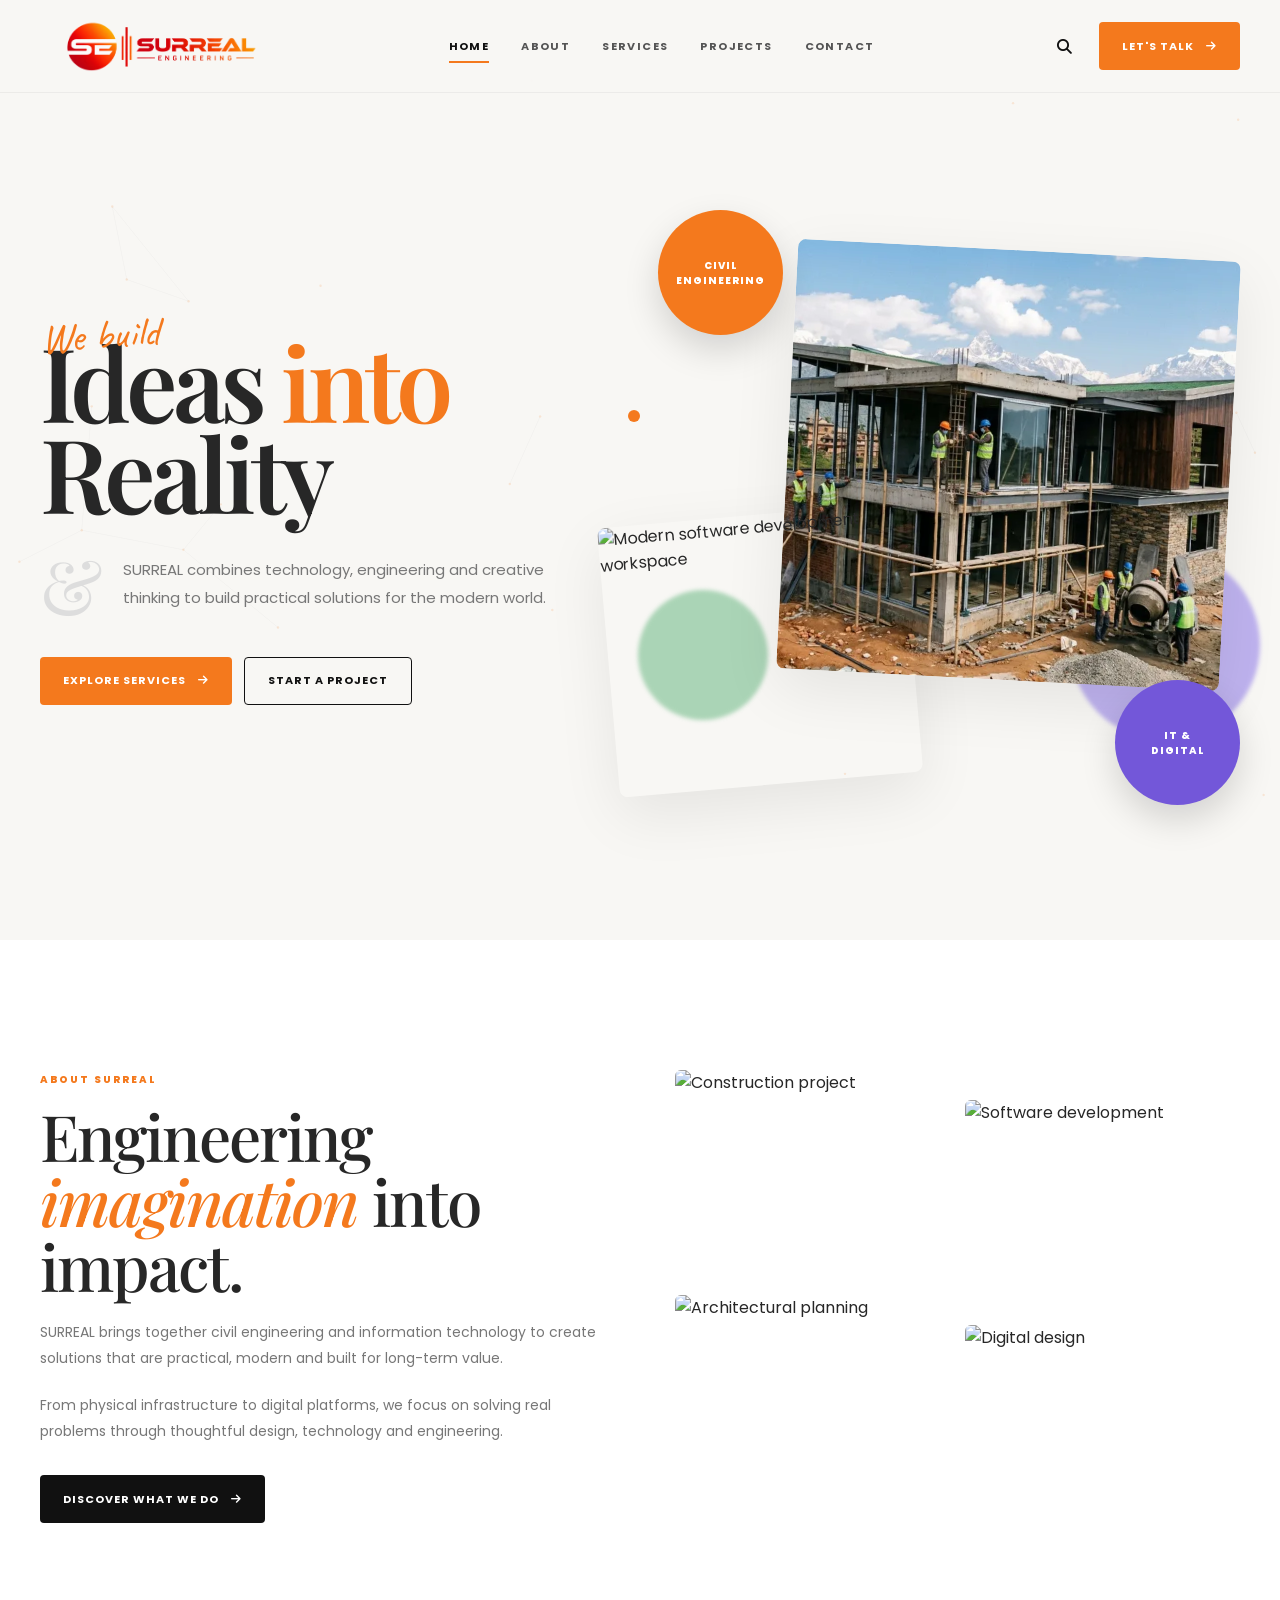
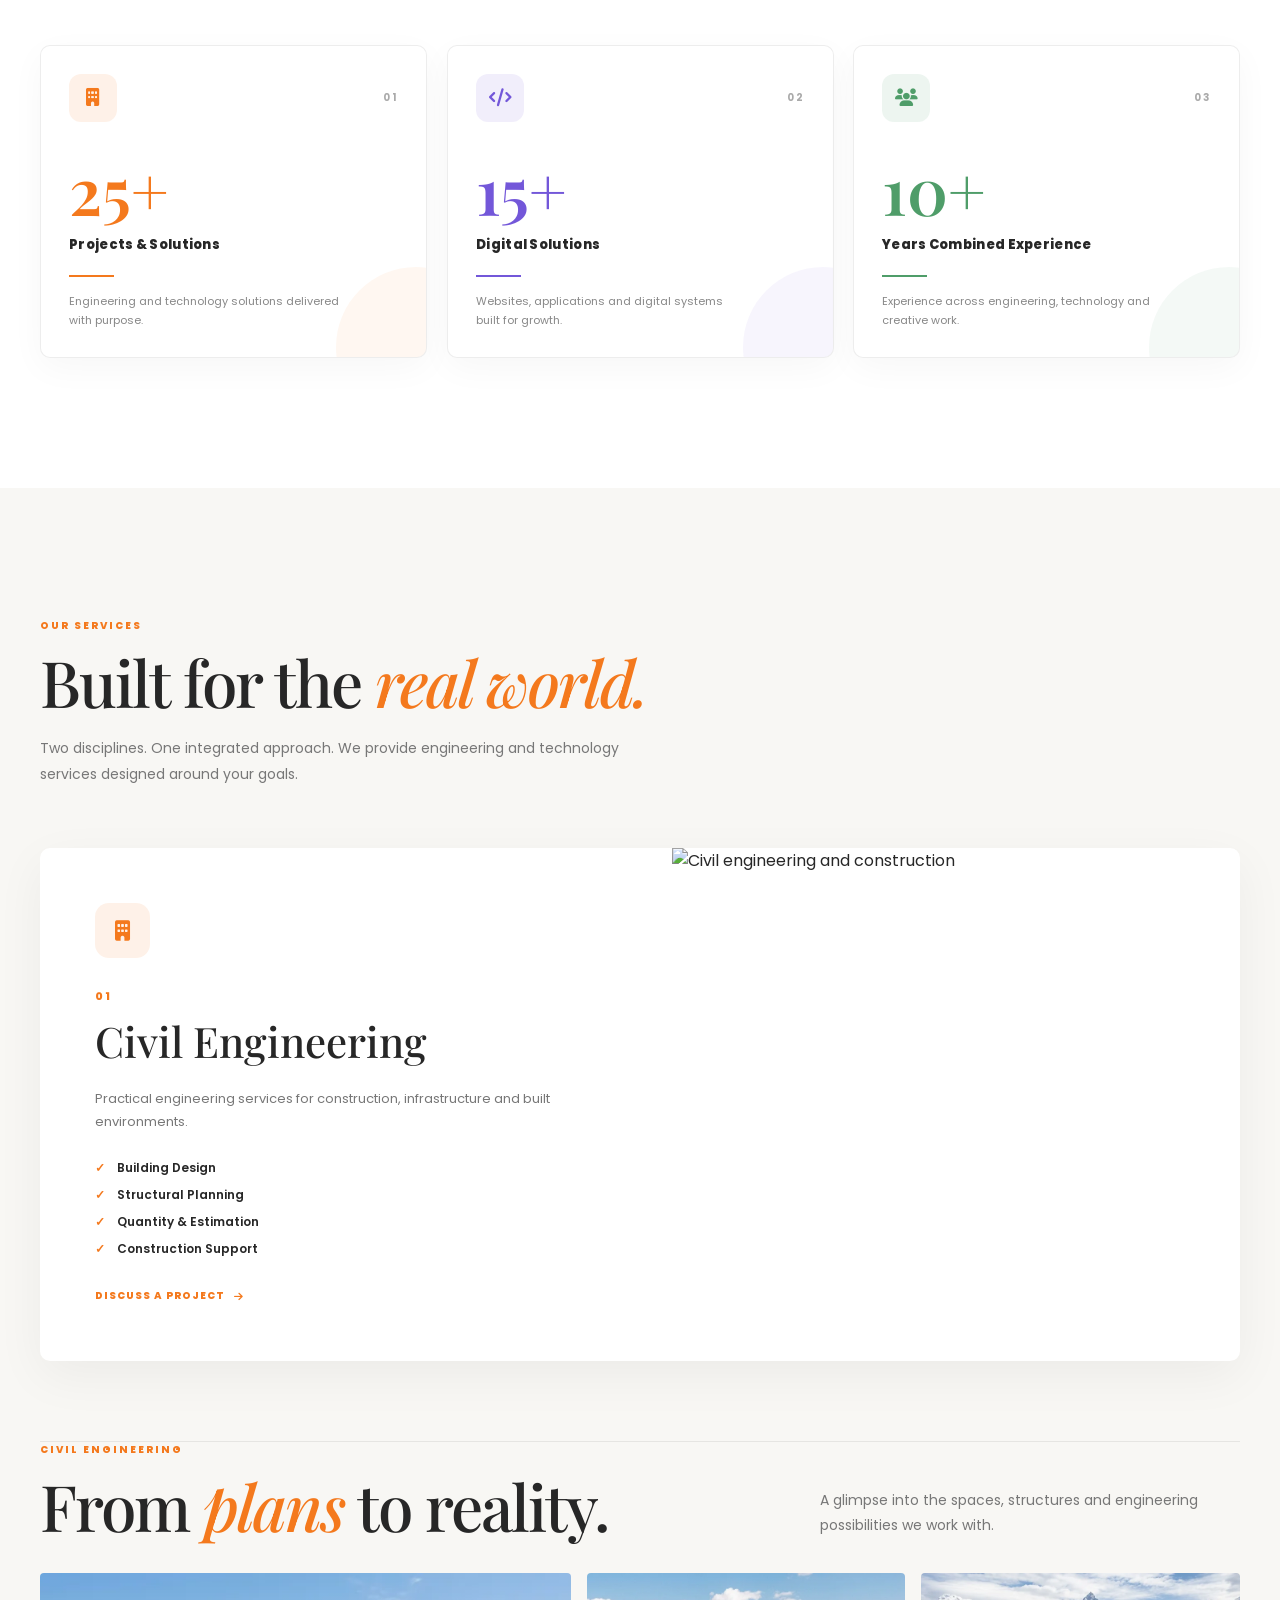
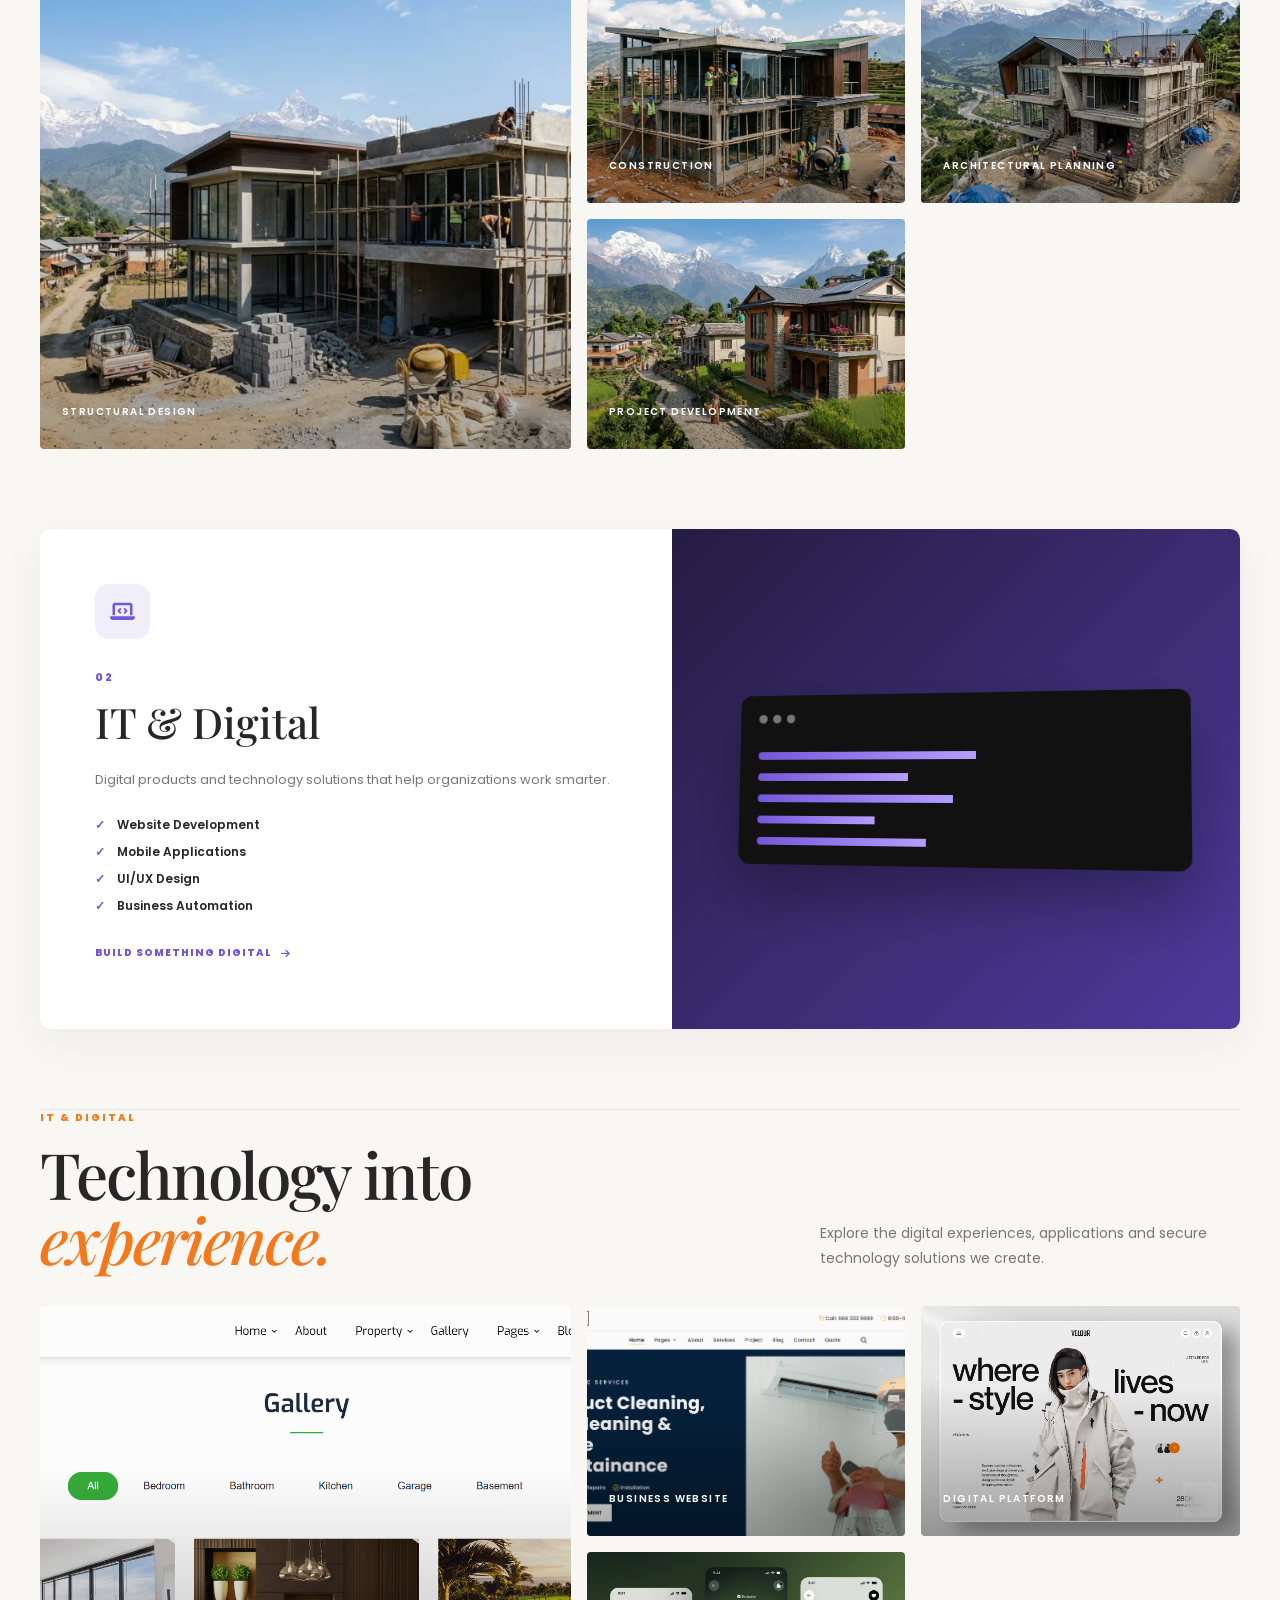
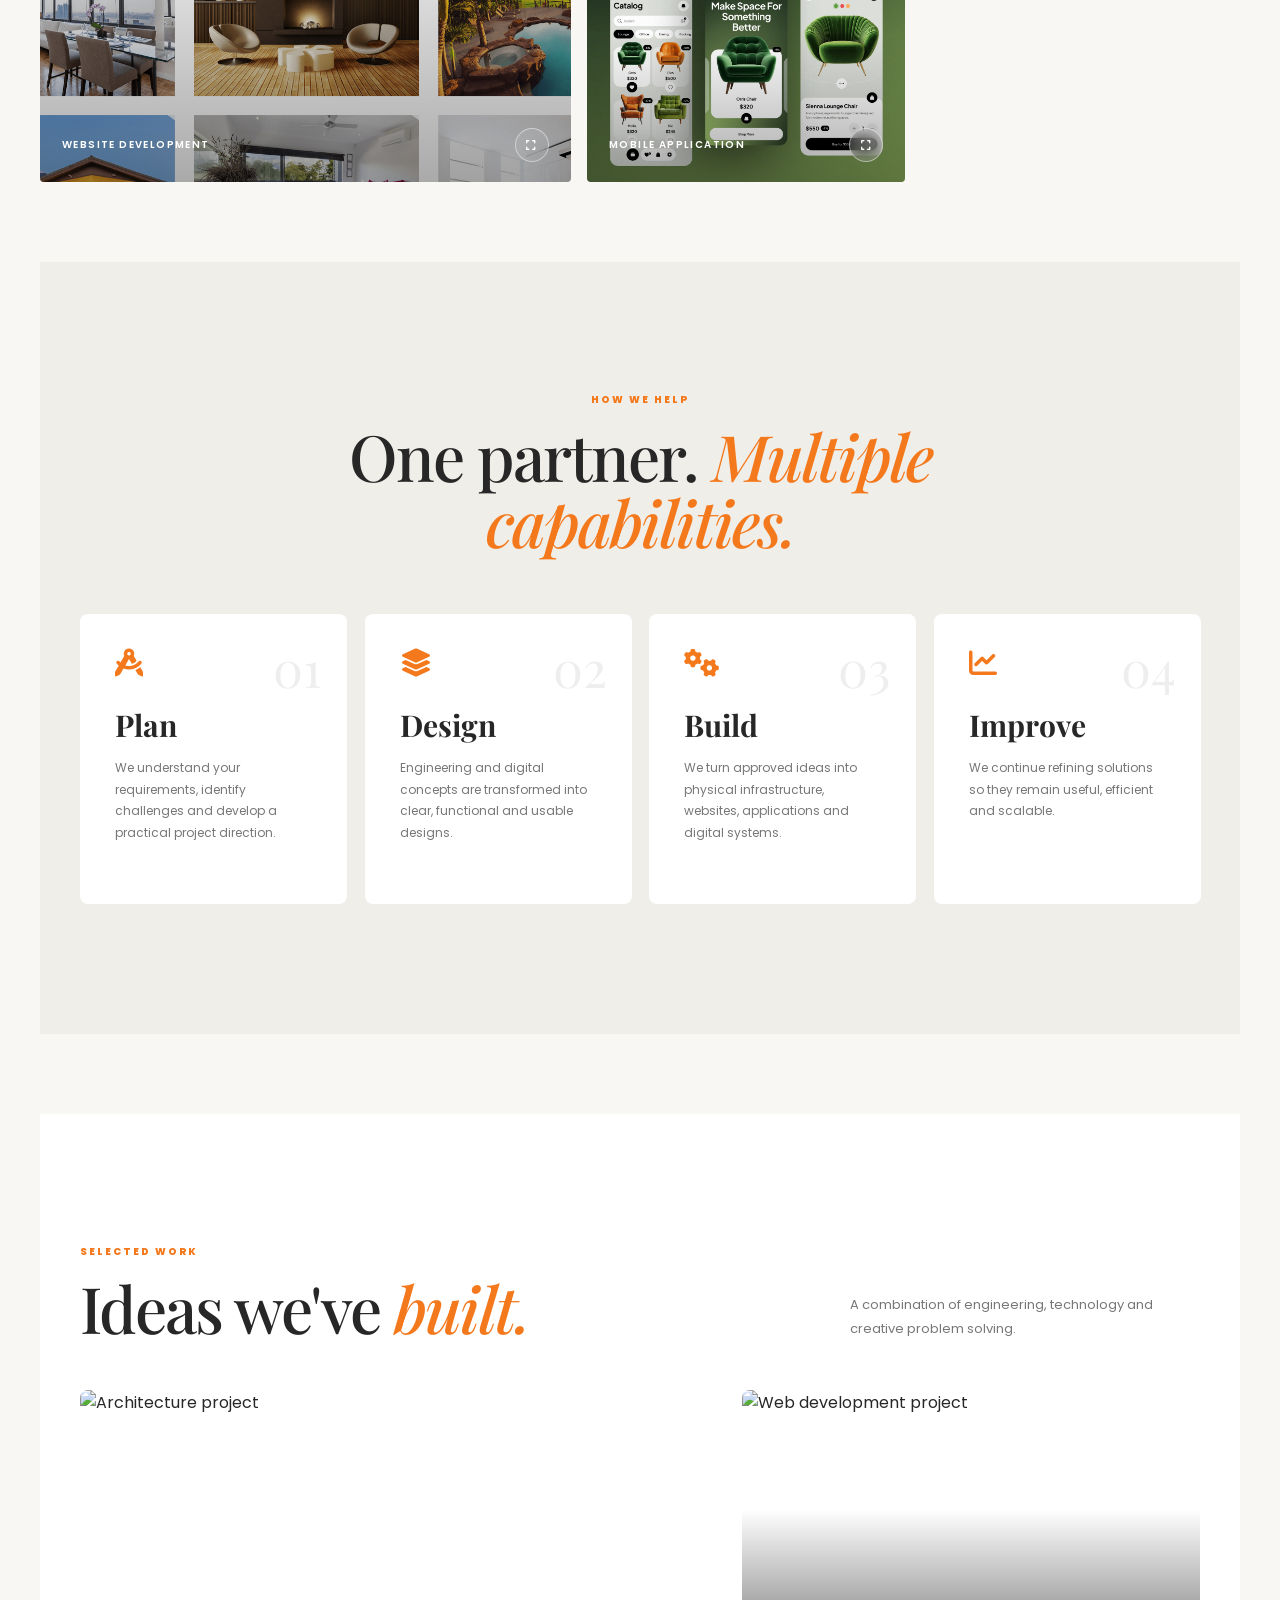
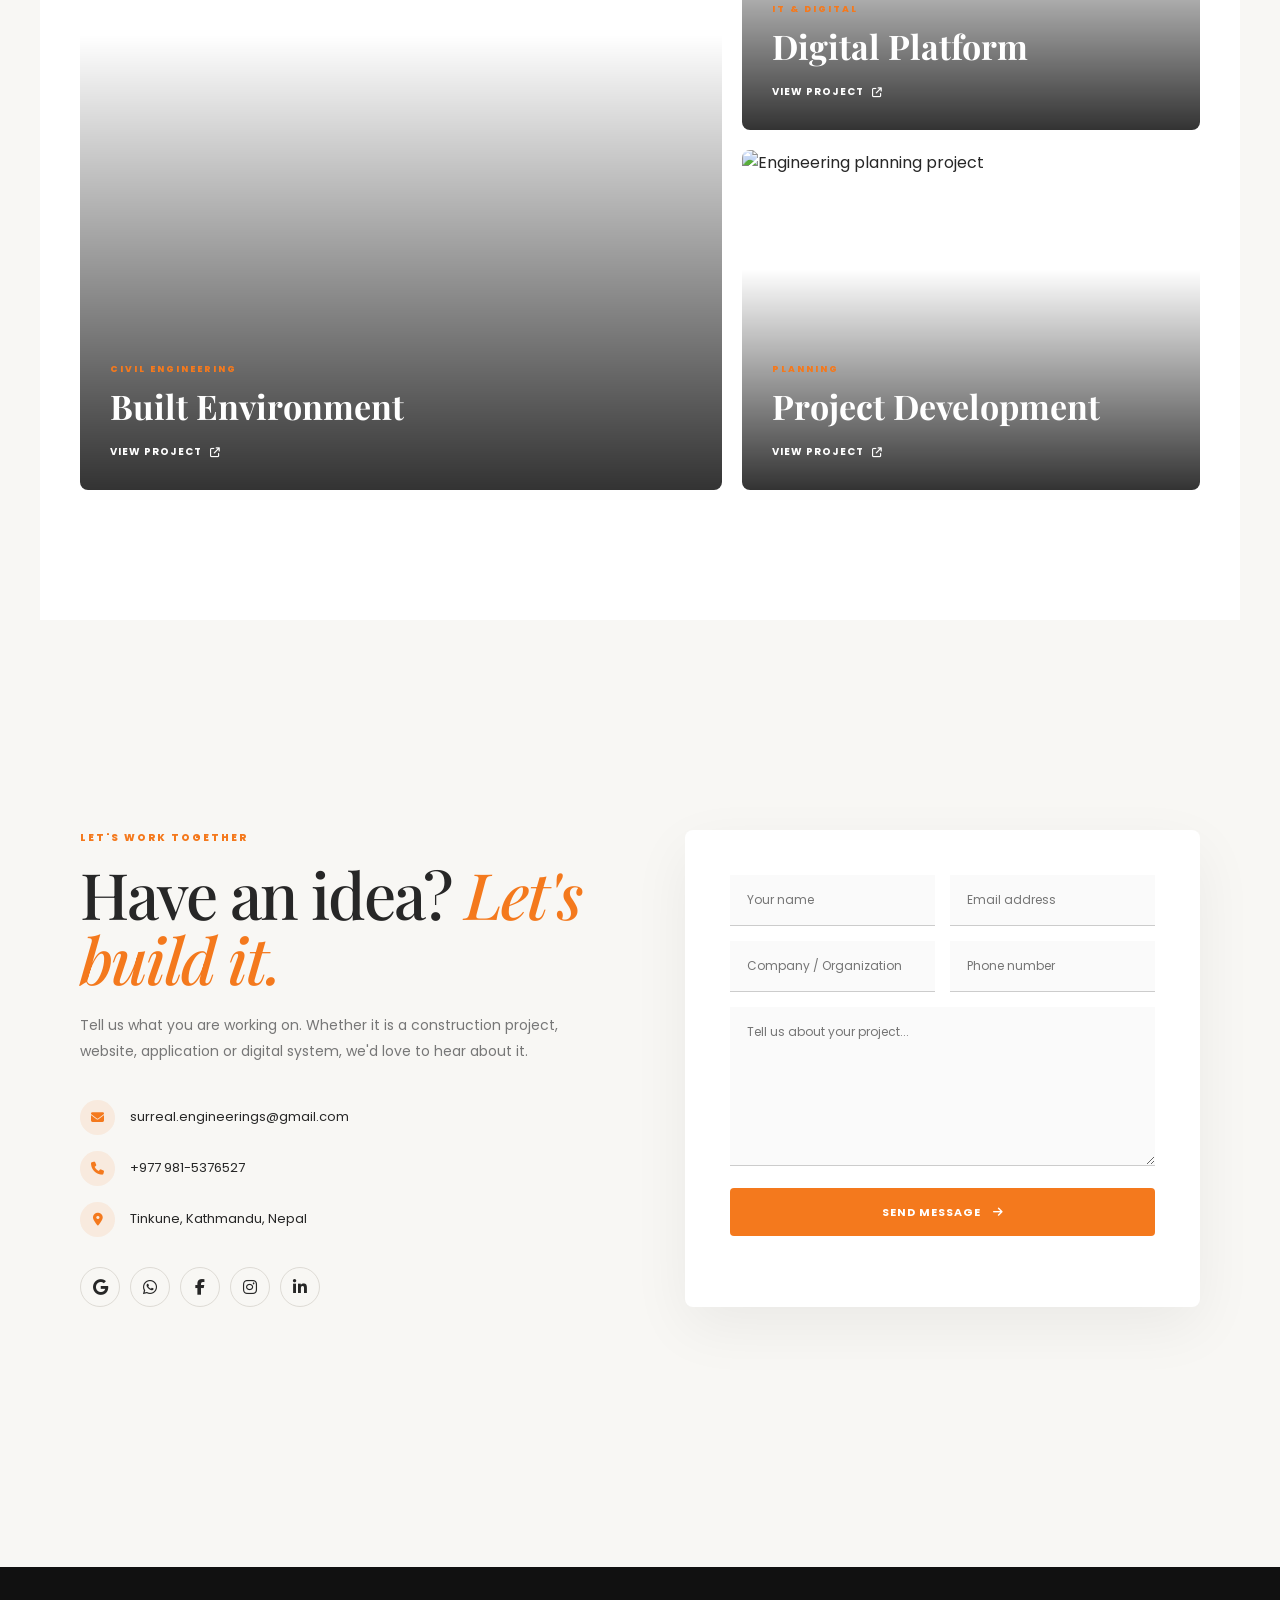
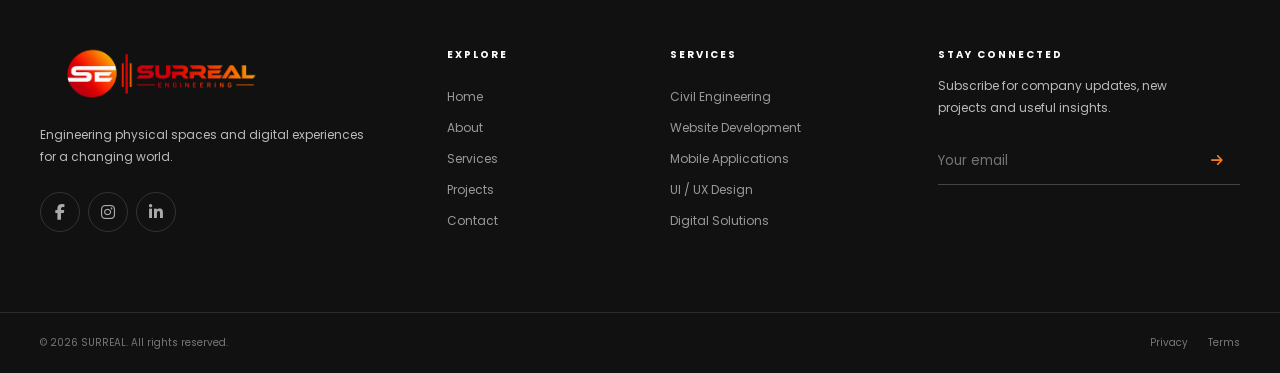
==== commit 2ddd9c85: "Update index.html" ====
--- a/index.html
+++ b/index.html
@@ -1467,7 +1467,7 @@
                             <i class="fa-solid fa-envelope"></i>
 
                             <span>
-                                surreal@gmail.com
+                                surreal.engineerings@gmail.com
                             </span>
 
                         </div>
@@ -1906,4 +1906,4 @@
 
 </body>
 
-</html>+</html>
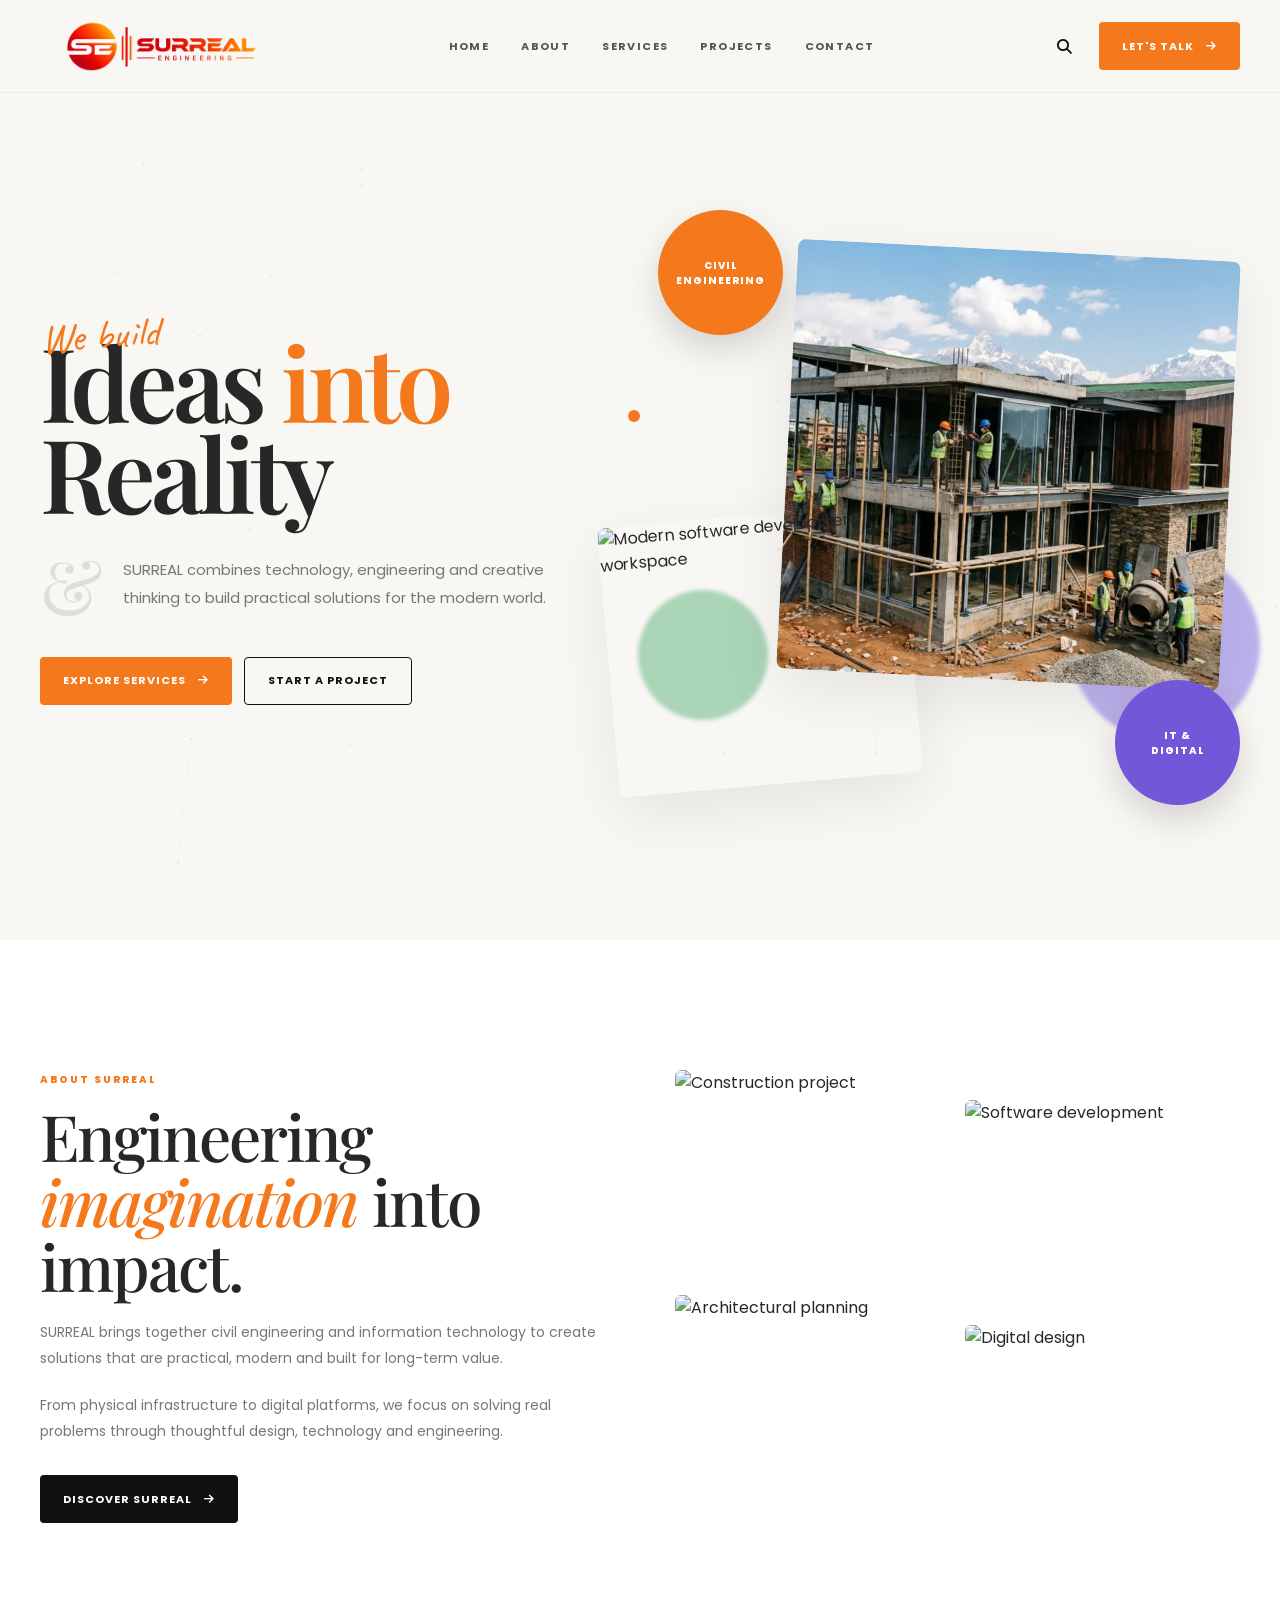
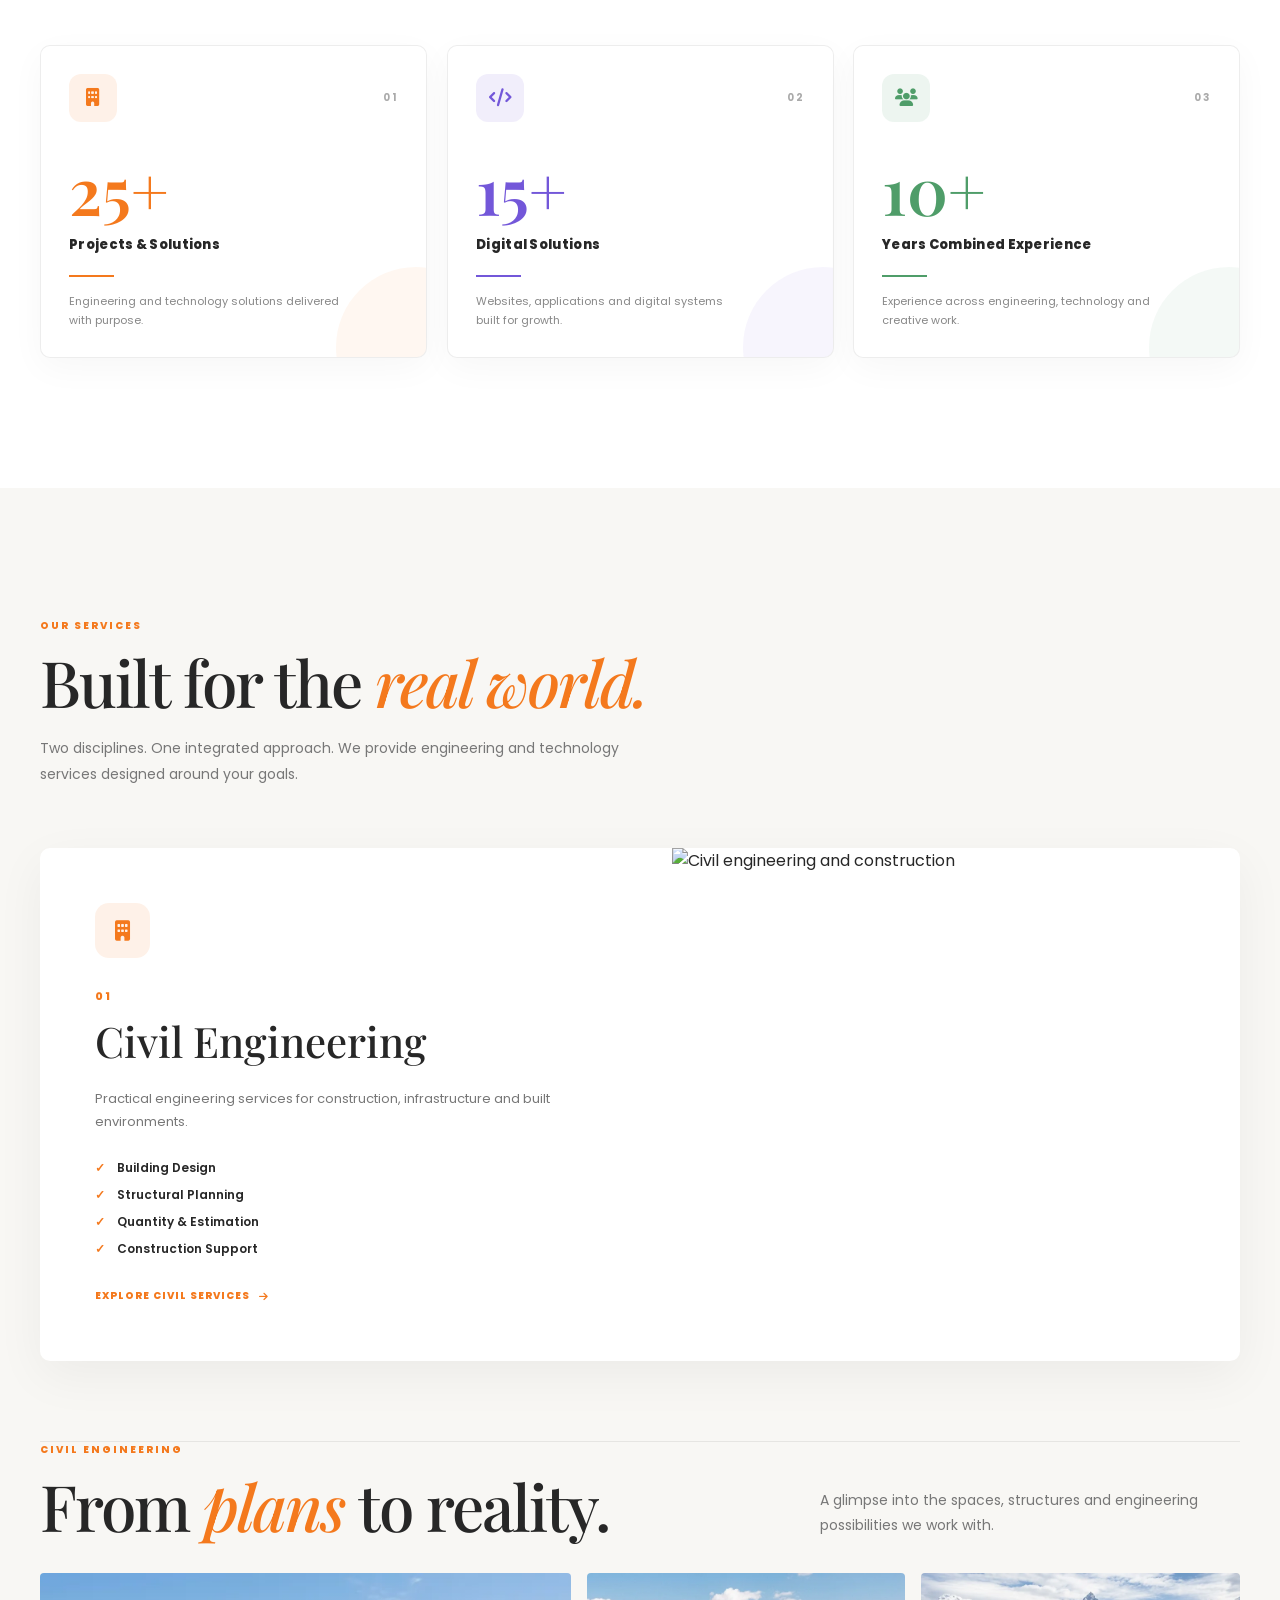
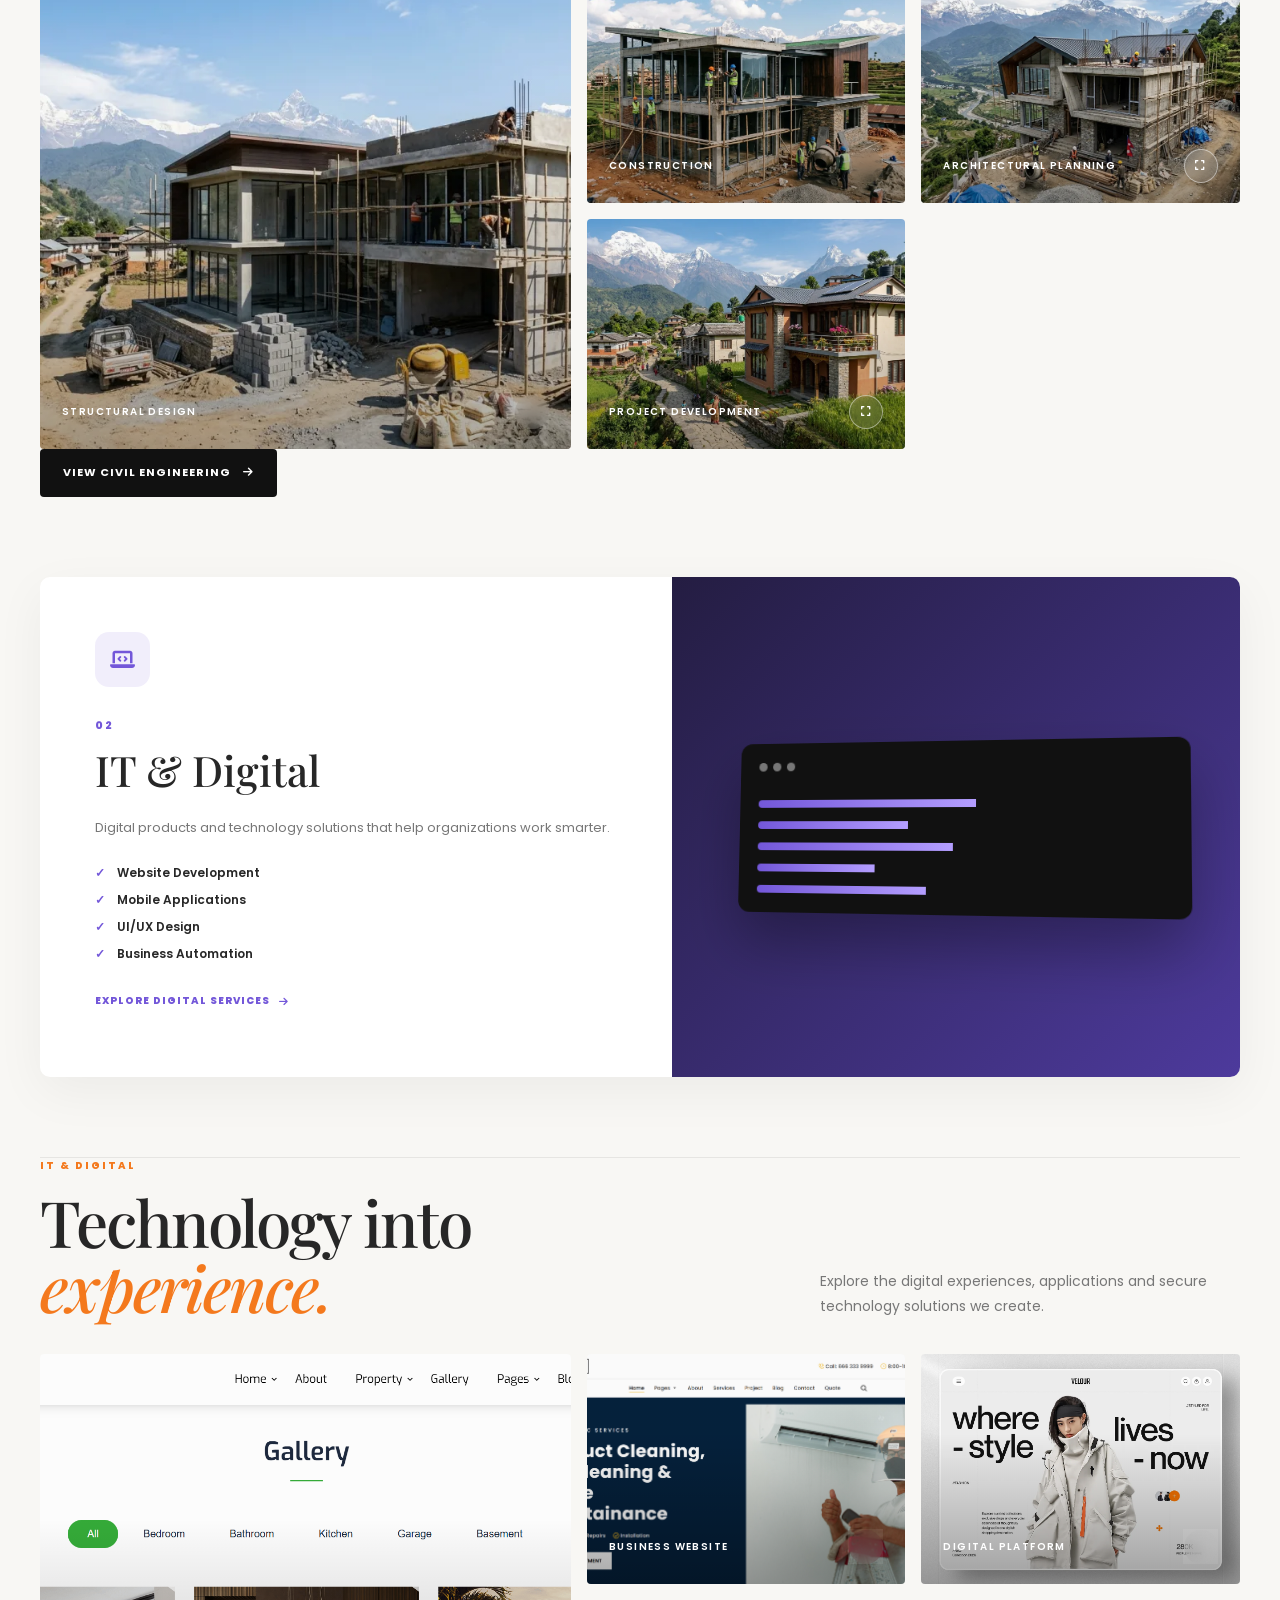
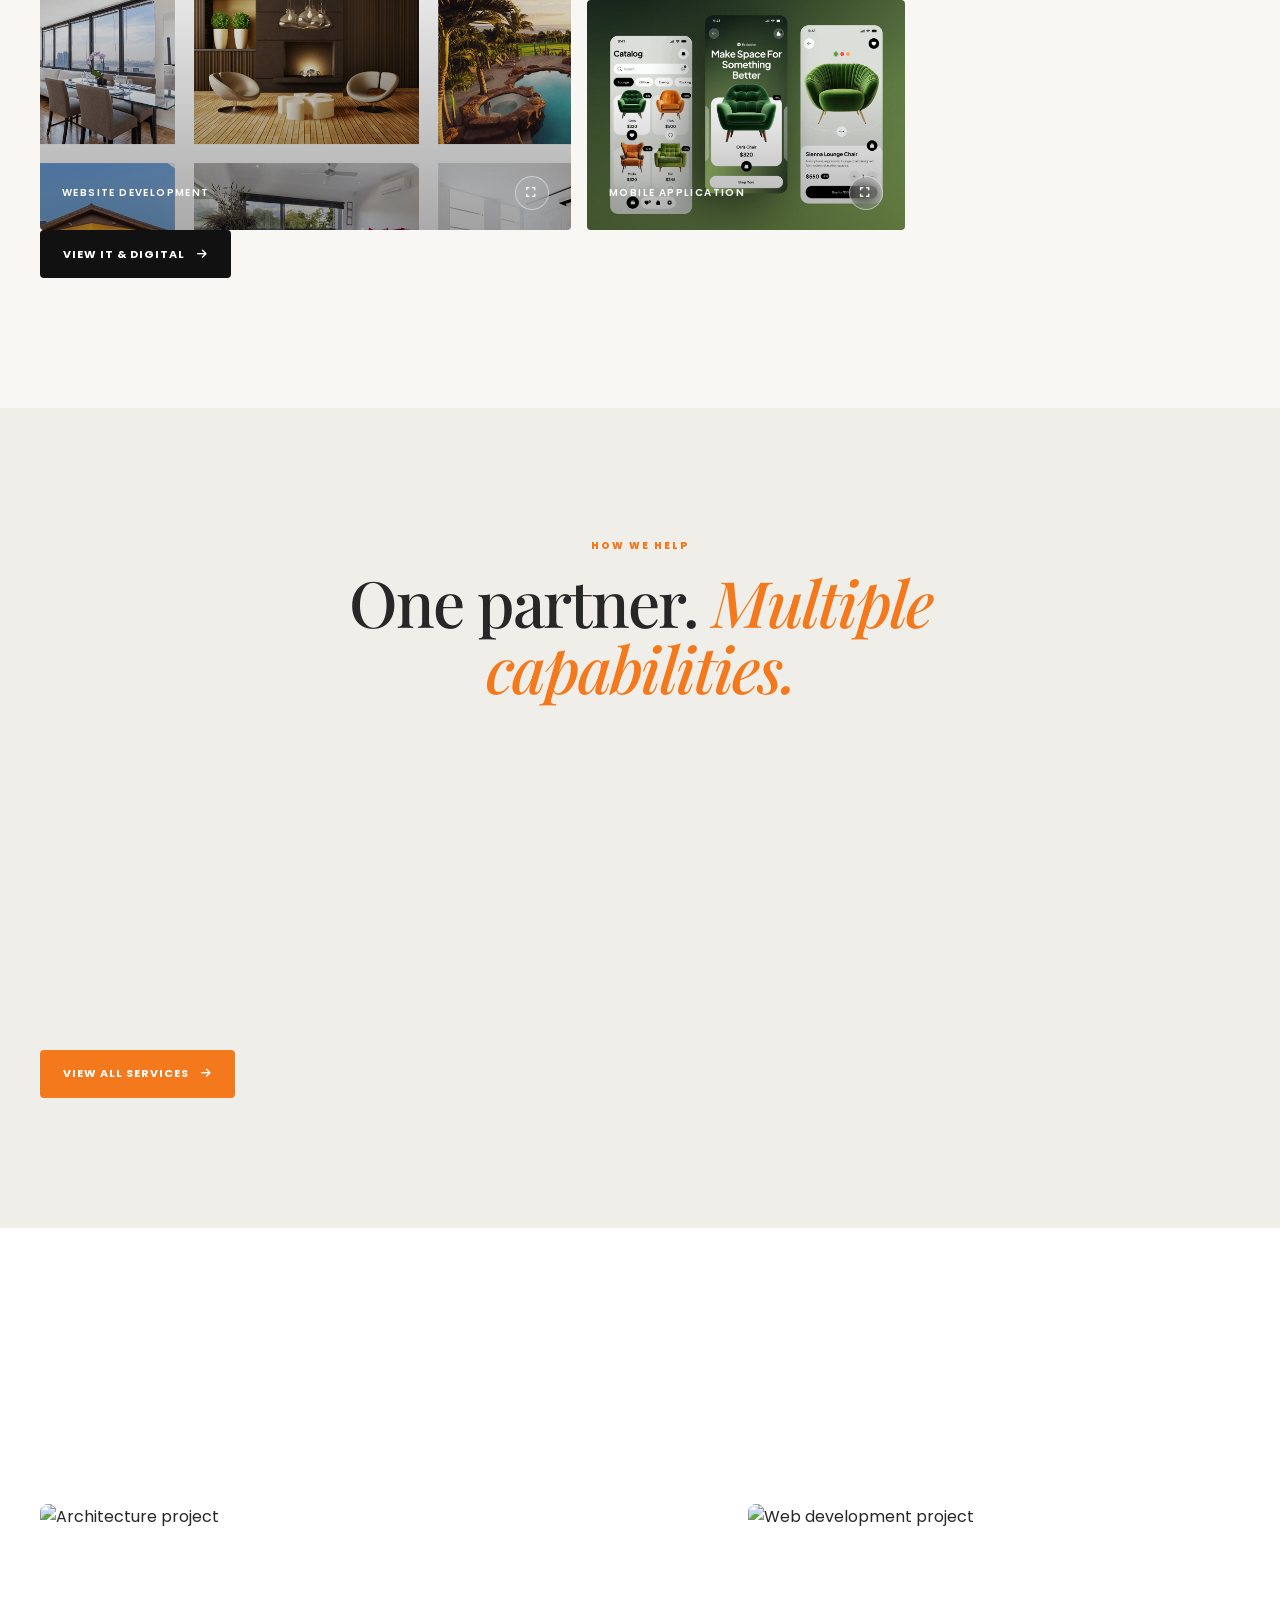
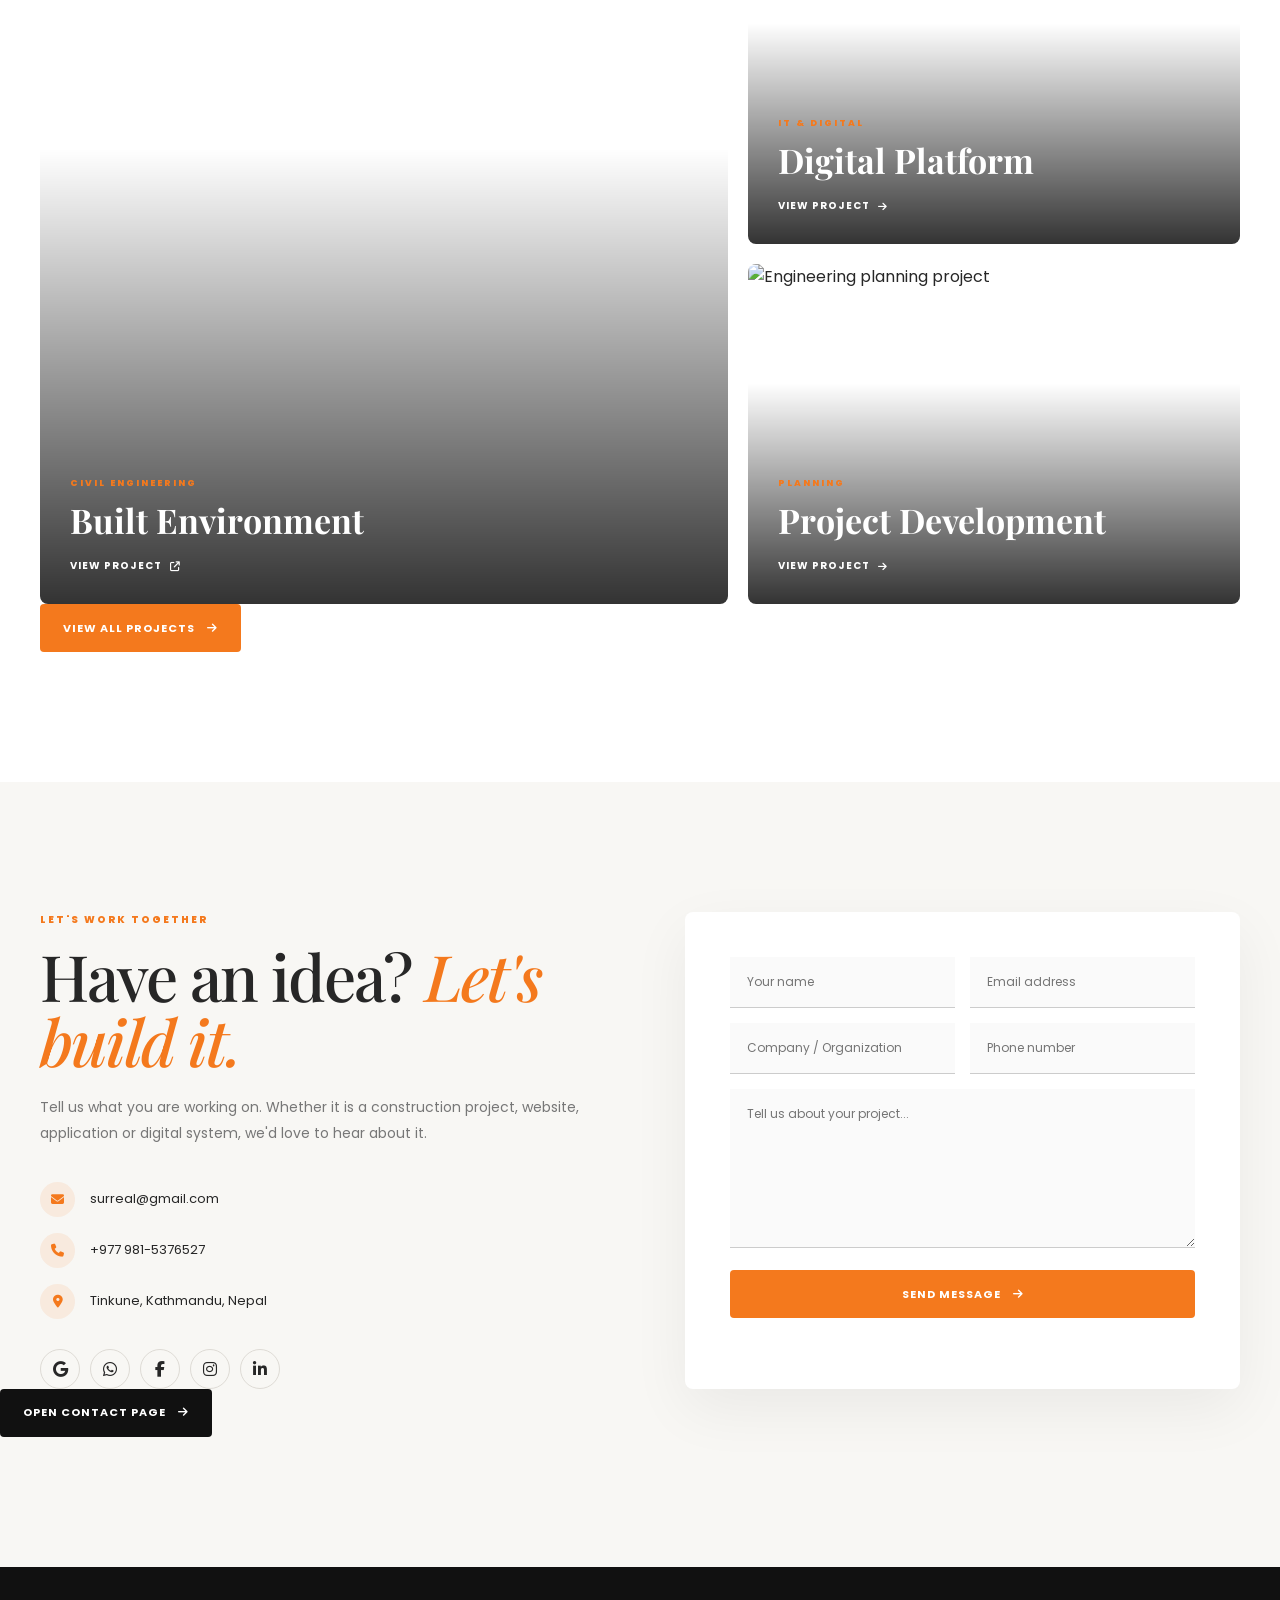
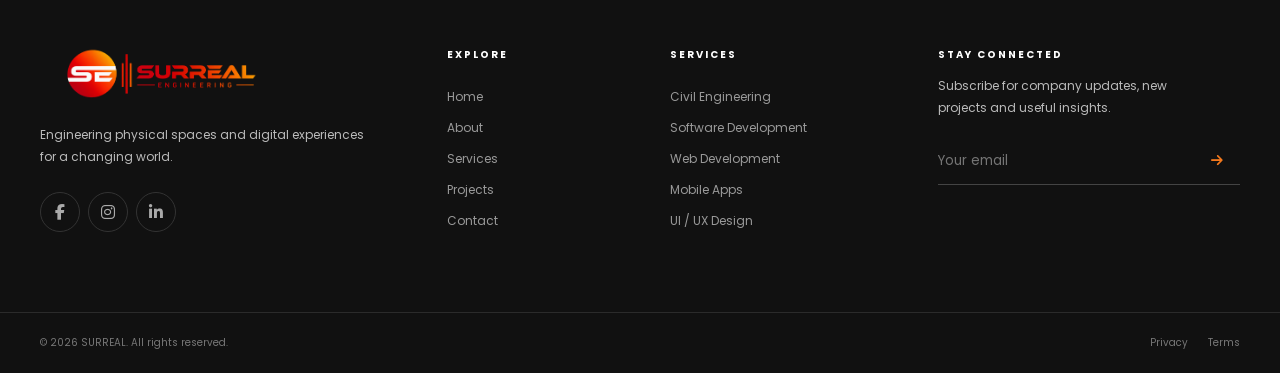
==== commit b7fbd3f5: "Add files via upload" ====
--- a/index.html
+++ b/index.html
@@ -15,7 +15,31 @@
         content="SURREAL — IT & Civil Engineering solutions for modern businesses, infrastructure and digital transformation."
     >
 
+    <meta
+        name="keywords"
+        content="SURREAL, civil engineering, IT solutions, website development, mobile applications, Nepal, digital solutions"
+    >
+
+    <meta
+        name="author"
+        content="SURREAL"
+    >
+
     <title>SURREAL — IT & Civil Engineering</title>
+
+
+    <!-- FAVICON -->
+
+    <link
+        rel="icon"
+        type="image/png"
+        href="circlelogo.png"
+    >
+
+    <link
+        rel="apple-touch-icon"
+        href="circlelogo.png"
+    >
 
 
     <!-- GOOGLE FONTS -->
@@ -33,11 +57,7 @@
         rel="stylesheet"
     >
 
-<link
-    rel="icon"
-    type="image/png"
-    href="circlelogo.png"
->
+
     <!-- FONT AWESOME -->
 
     <link
@@ -46,7 +66,7 @@
     >
 
 
-    <!-- YOUR CSS -->
+    <!-- CSS -->
 
     <link
         rel="stylesheet"
@@ -59,9 +79,7 @@
 <body>
 
 
-    <!-- =====================================================
-         CURSOR PARTICLES
-    ====================================================== -->
+    <!-- CURSOR PARTICLES -->
 
     <canvas
         id="cursorParticles"
@@ -69,9 +87,7 @@
     ></canvas>
 
 
-    <!-- =====================================================
-         HERO NETWORK
-    ====================================================== -->
+    <!-- HERO NETWORK -->
 
     <canvas
         class="hero-network"
@@ -91,17 +107,18 @@
             <!-- LOGO -->
 
             <a
-    href="#home"
-    class="logo"
-    data-nav
-    aria-label="SURREAL Home"
->
-    <img
-        src="logo1.png"
-        alt="SURREAL IT & Civil Engineering"
-        class="nav-logo"
-    >
-</a>
+                href="index.html"
+                class="logo"
+                aria-label="SURREAL Home"
+            >
+
+                <img
+                    src="logo1.png"
+                    alt="SURREAL IT & Civil Engineering"
+                    class="nav-logo"
+                >
+
+            </a>
 
 
             <!-- NAVIGATION -->
@@ -112,41 +129,40 @@
             >
 
                 <a
-                    href="#home"
+                    href="index.html"
                     class="nav-link active"
-                    data-nav
                 >
                     HOME
                 </a>
 
+
                 <a
-                    href="#about"
+                    href="about.html"
                     class="nav-link"
-                    data-nav
                 >
                     ABOUT
                 </a>
 
+
                 <a
-                    href="#services"
+               
                     class="nav-link"
-                    data-nav
                 >
                     SERVICES
                 </a>
 
+
                 <a
-                    href="#projects"
+                  
                     class="nav-link"
-                    data-nav
                 >
                     PROJECTS
                 </a>
 
+
                 <a
-                    href="#contact"
+                    href="contact.html"
                     class="nav-link"
-                    data-nav
                 >
                     CONTACT
                 </a>
@@ -187,12 +203,11 @@
                 </div>
 
 
-                <!-- CONTACT BUTTON -->
+                <!-- CONTACT -->
 
                 <a
-                    href="#contact"
+                    href="contact.html"
                     class="btn btn-orange header-contact magnetic"
-                    data-nav
                 >
 
                     LET'S TALK
@@ -232,9 +247,7 @@
     <main>
 
 
-        <!-- =================================================
-             HERO
-        ================================================== -->
+        <!-- HERO -->
 
         <section
             class="hero scroll-section"
@@ -243,6 +256,7 @@
 
             <div class="container hero-inner">
 
+
                 <div class="hero-copy reveal-item">
 
                     <p class="hero-script">
@@ -270,6 +284,7 @@
                         <span class="amp">
                             &
                         </span>
+
 
                         <p class="hero-sub">
 
@@ -286,9 +301,8 @@
                     <div class="hero-btns">
 
                         <a
-                            href="#services"
+                           
                             class="btn btn-orange magnetic"
-                            data-nav
                         >
 
                             EXPLORE SERVICES
@@ -299,9 +313,8 @@
 
 
                         <a
-                            href="#contact"
+                            href="contact.html"
                             class="btn btn-outline magnetic"
-                            data-nav
                         >
 
                             START A PROJECT
@@ -318,9 +331,13 @@
                 <div class="hero-art reveal-item">
 
                     <div class="blob blob-orange"></div>
+
                     <div class="blob blob-purple"></div>
+
                     <div class="blob blob-green"></div>
 
+
+                    <!-- BUILDING -->
 
                     <div class="hero-building">
 
@@ -333,6 +350,8 @@
                     </div>
 
 
+                    <!-- LAPTOP -->
+
                     <div class="hero-laptop">
 
                         <img
@@ -344,33 +363,42 @@
                     </div>
 
 
-                    <div
+                    <!-- CIVIL -->
+
+                    <a
+                        href="civil-engineering.html"
                         class="hero-label label-civil"
-                        data-service-target="civil"
                     >
 
                         <span>
+
                             CIVIL<br>
                             ENGINEERING
+
                         </span>
 
-                    </div>
-
-
-                    <div
+                    </a>
+
+
+                    <!-- IT -->
+
+                    <a
+                        href="it-digital.html"
                         class="hero-label label-it"
-                        data-service-target="it"
                     >
 
                         <span>
+
                             IT &<br>
                             DIGITAL
+
                         </span>
 
-                    </div>
+                    </a>
 
 
                     <div class="dot dot-1"></div>
+
                     <div class="dot dot-2"></div>
 
                 </div>
@@ -380,9 +408,9 @@
         </section>
 
 
-        <!-- =================================================
+        <!-- =====================================================
              ABOUT
-        ================================================== -->
+        ====================================================== -->
 
         <section
             class="about scroll-section"
@@ -433,12 +461,11 @@
 
 
                     <a
-                        href="#services"
+                       
                         class="btn btn-dark magnetic"
-                        data-nav
                     >
 
-                        DISCOVER WHAT WE DO
+                        DISCOVER SURREAL
 
                         <i class="fa-solid fa-arrow-right"></i>
 
@@ -446,8 +473,6 @@
 
                 </div>
 
-
-                <!-- GALLERY -->
 
                 <div class="about-gallery reveal-item">
 
@@ -507,7 +532,9 @@
                         <div class="stat-top">
 
                             <div class="stat-icon stat-icon-orange">
+
                                 <i class="fa-solid fa-building"></i>
+
                             </div>
 
                             <span class="stat-index">
@@ -550,7 +577,9 @@
                         <div class="stat-top">
 
                             <div class="stat-icon stat-icon-purple">
+
                                 <i class="fa-solid fa-code"></i>
+
                             </div>
 
                             <span class="stat-index">
@@ -593,7 +622,9 @@
                         <div class="stat-top">
 
                             <div class="stat-icon stat-icon-green">
+
                                 <i class="fa-solid fa-users"></i>
+
                             </div>
 
                             <span class="stat-index">
@@ -637,9 +668,9 @@
         </section>
 
 
-        <!-- =================================================
+        <!-- =====================================================
              SERVICES
-        ================================================== -->
+        ====================================================== -->
 
         <section
             class="services scroll-section"
@@ -691,7 +722,9 @@
                         <div class="service-text">
 
                             <div class="service-icon icon-orange">
+
                                 <i class="fa-solid fa-building"></i>
+
                             </div>
 
 
@@ -723,12 +756,10 @@
 
 
                             <a
-                                href="#contact"
                                 class="text-link orange"
-                                data-nav
                             >
 
-                                DISCUSS A PROJECT
+                                EXPLORE CIVIL SERVICES
 
                                 <i class="fa-solid fa-arrow-right"></i>
 
@@ -748,129 +779,182 @@
                         </div>
 
                     </article>
-                   
-                    <!-- =================================================
-     CIVIL ENGINEERING SHOWCASE
-================================================== -->
-
-<section class="civil-showcase">
-
-    <div class="showcase-heading reveal-item">
-
-        <div>
-            <p class="eyebrow">
-                CIVIL ENGINEERING
-            </p>
-
-            <h2 class="section-title">
-                From <em>plans</em> to reality.
-            </h2>
-        </div>
-
-        <p class="showcase-intro">
-            A glimpse into the spaces, structures and
-            engineering possibilities we work with.
-        </p>
-
-    </div>
-
-
-    <div class="civil-gallery">
-
-        <button
-            type="button"
-            class="civil-gallery-item gallery-large reveal-item"
-            data-image="pic1.webp"
-            data-title="Structural Design"
-            aria-label="View Structural Design"
-        >
-            <img
-                src="pic1.webp"
-                alt="Civil engineering structural design"
-                loading="lazy"
-            >
-
-            <span class="gallery-overlay">
-                <span>
-                    STRUCTURAL DESIGN
-                </span>
-
-                <i class="fa-solid fa-expand"></i>
-            </span>
-        </button>
-
-
-        <button
-            type="button"
-            class="civil-gallery-item reveal-item"
-            data-image="pic2.webp"
-            data-title="Construction & Infrastructure"
-            aria-label="View Construction and Infrastructure"
-        >
-            <img
-                src="pic2.webp"
-                alt="Construction and infrastructure"
-                loading="lazy"
-            >
-
-            <span class="gallery-overlay">
-                <span>
-                    CONSTRUCTION
-                </span>
-
-                <i class="fa-solid fa-expand"></i>
-            </span>
-        </button>
-
-
-        <button
-            type="button"
-            class="civil-gallery-item reveal-item"
-            data-image="pic3.webp"
-            data-title="Architectural Planning"
-            aria-label="View Architectural Planning"
-        >
-            <img
-                src="pic3.webp"
-                alt="Architectural planning"
-                loading="lazy"
-            >
-
-            <span class="gallery-overlay">
-                <span>
-                    ARCHITECTURAL PLANNING
-                </span>
-
-                <i class="fa-solid fa-expand"></i>
-            </span>
-        </button>
-
-
-        <button
-            type="button"
-            class="civil-gallery-item reveal-item"
-            data-image="pic4.webp"
-            data-title="Project Development"
-            aria-label="View Project Development"
-        >
-            <img
-                src="pic4.webp"
-                alt="Civil engineering project development"
-                loading="lazy"
-            >
-
-            <span class="gallery-overlay">
-                <span>
-                    PROJECT DEVELOPMENT
-                </span>
-
-                <i class="fa-solid fa-expand"></i>
-            </span>
-        </button>
-
-    </div>
-
-</section>
+
+
+                    <!-- CIVIL SHOWCASE -->
+
+                    <section class="civil-showcase">
+
+                        <div class="showcase-heading reveal-item">
+
+                            <div>
+
+                                <p class="eyebrow">
+                                    CIVIL ENGINEERING
+                                </p>
+
+
+                                <h2 class="section-title">
+
+                                    From
+
+                                    <em>
+                                        plans
+                                    </em>
+
+                                    to reality.
+
+                                </h2>
+
+                            </div>
+
+
+                            <p class="showcase-intro">
+
+                                A glimpse into the spaces, structures
+                                and engineering possibilities we work with.
+
+                            </p>
+
+                        </div>
+
+
+                        <div class="civil-gallery">
+
+
+                            <button
+                                type="button"
+                                class="civil-gallery-item gallery-large reveal-item"
+                                data-image="pic1.webp"
+                                data-title="Structural Design"
+                                data-category="CIVIL ENGINEERING"
+                                aria-label="View Structural Design"
+                            >
+
+                                <img
+                                    src="pic1.webp"
+                                    alt="Civil engineering structural design"
+                                    loading="lazy"
+                                >
+
+                                <span class="gallery-overlay">
+
+                                    <span>
+                                        STRUCTURAL DESIGN
+                                    </span>
+
+                                    <i class="fa-solid fa-expand"></i>
+
+                                </span>
+
+                            </button>
+
+
+                            <button
+                                type="button"
+                                class="civil-gallery-item reveal-item"
+                                data-image="pic2.webp"
+                                data-title="Construction & Infrastructure"
+                                data-category="CIVIL ENGINEERING"
+                                aria-label="View Construction and Infrastructure"
+                            >
+
+                                <img
+                                    src="pic2.webp"
+                                    alt="Construction and infrastructure"
+                                    loading="lazy"
+                                >
+
+                                <span class="gallery-overlay">
+
+                                    <span>
+                                        CONSTRUCTION
+                                    </span>
+
+                                    <i class="fa-solid fa-expand"></i>
+
+                                </span>
+
+                            </button>
+
+
+                            <button
+                                type="button"
+                                class="civil-gallery-item reveal-item"
+                                data-image="pic3.webp"
+                                data-title="Architectural Planning"
+                                data-category="CIVIL ENGINEERING"
+                                aria-label="View Architectural Planning"
+                            >
+
+                                <img
+                                    src="pic3.webp"
+                                    alt="Architectural planning"
+                                    loading="lazy"
+                                >
+
+                                <span class="gallery-overlay">
+
+                                    <span>
+                                        ARCHITECTURAL PLANNING
+                                    </span>
+
+                                    <i class="fa-solid fa-expand"></i>
+
+                                </span>
+
+                            </button>
+
+
+                            <button
+                                type="button"
+                                class="civil-gallery-item reveal-item"
+                                data-image="pic4.webp"
+                                data-title="Project Development"
+                                data-category="CIVIL ENGINEERING"
+                                aria-label="View Project Development"
+                            >
+
+                                <img
+                                    src="pic4.webp"
+                                    alt="Civil engineering project development"
+                                    loading="lazy"
+                                >
+
+                                <span class="gallery-overlay">
+
+                                    <span>
+                                        PROJECT DEVELOPMENT
+                                    </span>
+
+                                    <i class="fa-solid fa-expand"></i>
+
+                                </span>
+
+                            </button>
+
+                        </div>
+
+
+                        <div class="showcase-action">
+
+                            <a
+                                href="https://jplconstruct.com/"
+                                class="btn btn-dark magnetic"
+                                target="_blank"
+                                rel="noopener noreferrer"
+                            >
+
+                                VIEW CIVIL ENGINEERING
+
+                                <i class="fa-solid fa-arrow-right"></i>
+
+                            </a>
+
+                        </div>
+
+                    </section>
+
 
                     <!-- IT -->
 
@@ -882,7 +966,9 @@
                         <div class="service-text">
 
                             <div class="service-icon icon-purple">
+
                                 <i class="fa-solid fa-laptop-code"></i>
+
                             </div>
 
 
@@ -914,12 +1000,10 @@
 
 
                             <a
-                                href="#contact"
                                 class="text-link purple"
-                                data-nav
                             >
 
-                                BUILD SOMETHING DIGITAL
+                                EXPLORE DIGITAL SERVICES
 
                                 <i class="fa-solid fa-arrow-right"></i>
 
@@ -935,17 +1019,22 @@
                                 <div class="code-window">
 
                                     <div class="window-top">
+
                                         <span></span>
                                         <span></span>
                                         <span></span>
+
                                     </div>
 
+
                                     <div class="code-lines">
+
                                         <i></i>
                                         <i></i>
                                         <i></i>
                                         <i></i>
                                         <i></i>
+
                                     </div>
 
                                 </div>
@@ -956,164 +1045,187 @@
 
                     </article>
 
-              <!-- =================================================
-     IT & DIGITAL SHOWCASE
-================================================== -->
-
-<section class="civil-showcase it-showcase">
-
-    <div class="showcase-heading reveal-item">
-
-        <div>
-
-            <p class="eyebrow">
-                IT & DIGITAL
-            </p>
-
-            <h2 class="section-title">
-                Technology into <em>experience.</em>
-            </h2>
-
-        </div>
-
-        <p class="showcase-intro">
-            Explore the digital experiences, applications
-            and secure technology solutions we create.
-        </p>
-
-    </div>
-
-
-    <div class="civil-gallery">
-
-
-        <!-- WEBSITE / DIGITAL SOLUTION 01 -->
-
-        <button
-            type="button"
-            class="civil-gallery-item gallery-large reveal-item"
-            data-image="webp1.png"
-            data-title="Modern Website Development"
-            data-category="WEBSITE DEVELOPMENT"
-            aria-label="View Modern Website Development"
-        >
-
-            <img
-                src="webp1.png"
-                alt="Modern website development"
-                loading="lazy"
-            >
-
-            <span class="gallery-overlay">
-
-                <span>
-                    WEBSITE DEVELOPMENT
-                </span>
-
-                <i class="fa-solid fa-expand"></i>
-
-            </span>
-
-        </button>
-
-
-        <!-- WEBSITE / DIGITAL SOLUTION 02 -->
-
-        <button
-            type="button"
-            class="civil-gallery-item reveal-item"
-            data-image="webp2.png"
-            data-title="Business Website"
-            data-category="BUSINESS WEBSITE"
-            aria-label="View Business Website"
-        >
-
-            <img
-                src="webp2.png"
-                alt="Business website"
-                loading="lazy"
-            >
-
-            <span class="gallery-overlay">
-
-                <span>
-                    BUSINESS WEBSITE
-                </span>
-
-                <i class="fa-solid fa-expand"></i>
-
-            </span>
-
-        </button>
-
-
-        <!-- WEBSITE / DIGITAL SOLUTION 03 -->
-
-        <button
-            type="button"
-            class="civil-gallery-item reveal-item"
-            data-image="webp3.png"
-            data-title="Digital Platform"
-            data-category="DIGITAL PLATFORM"
-            aria-label="View Digital Platform"
-        >
-
-            <img
-                src="webp3.png"
-                alt="Clothing Platform"
-                loading="lazy"
-            >
-
-            <span class="gallery-overlay">
-
-                <span>
-                    DIGITAL PLATFORM
-                </span>
-
-                <i class="fa-solid fa-expand"></i>
-
-            </span>
-
-        </button>
-
-
-        <!-- MOBILE APPLICATION / SOLUTION 04 -->
-
-        <button
-            type="button"
-            class="civil-gallery-item reveal-item"
-            data-image="webp4.png"
-            data-title="Mobile Application"
-            data-category="MOBILE APPLICATION"
-            aria-label="View Mobile Application"
-        >
-
-            <img
-                src="webp4.png"
-                alt="Mobile application"
-                loading="lazy"
-            >
-
-            <span class="gallery-overlay">
-
-                <span>
-                    MOBILE APPLICATION
-                </span>
-
-                <i class="fa-solid fa-expand"></i>
-
-            </span>
-
-        </button>
-
-    </div>
-
-</section>
-
-
-        <!-- =================================================
+
+                    <!-- IT SHOWCASE -->
+
+                    <section class="civil-showcase it-showcase">
+
+                        <div class="showcase-heading reveal-item">
+
+                            <div>
+
+                                <p class="eyebrow">
+                                    IT & DIGITAL
+                                </p>
+
+
+                                <h2 class="section-title">
+
+                                    Technology into
+
+                                    <em>
+                                        experience.
+                                    </em>
+
+                                </h2>
+
+                            </div>
+
+
+                            <p class="showcase-intro">
+
+                                Explore the digital experiences,
+                                applications and secure technology
+                                solutions we create.
+
+                            </p>
+
+                        </div>
+
+
+                        <div class="civil-gallery">
+
+
+                            <button
+                                type="button"
+                                class="civil-gallery-item gallery-large reveal-item"
+                                data-image="webp1.png"
+                                data-title="Modern Website Development"
+                                data-category="WEBSITE DEVELOPMENT"
+                                aria-label="View Modern Website Development"
+                            >
+
+                                <img
+                                    src="webp1.png"
+                                    alt="Modern website development"
+                                    loading="lazy"
+                                >
+
+                                <span class="gallery-overlay">
+
+                                    <span>
+                                        WEBSITE DEVELOPMENT
+                                    </span>
+
+                                    <i class="fa-solid fa-expand"></i>
+
+                                </span>
+
+                            </button>
+
+
+                            <button
+                                type="button"
+                                class="civil-gallery-item reveal-item"
+                                data-image="webp2.png"
+                                data-title="Business Website"
+                                data-category="BUSINESS WEBSITE"
+                                aria-label="View Business Website"
+                            >
+
+                                <img
+                                    src="webp2.png"
+                                    alt="Business Website"
+                                    loading="lazy"
+                                >
+
+                                <span class="gallery-overlay">
+
+                                    <span>
+                                        BUSINESS WEBSITE
+                                    </span>
+
+                                    <i class="fa-solid fa-expand"></i>
+
+                                </span>
+
+                            </button>
+
+
+                            <button
+                                type="button"
+                                class="civil-gallery-item reveal-item"
+                                data-image="webp3.png"
+                                data-title="Digital Platform"
+                                data-category="DIGITAL PLATFORM"
+                                aria-label="View Digital Platform"
+                            >
+
+                                <img
+                                    src="webp3.png"
+                                    alt="Digital platform"
+                                    loading="lazy"
+                                >
+
+                                <span class="gallery-overlay">
+
+                                    <span>
+                                        DIGITAL PLATFORM
+                                    </span>
+
+                                    <i class="fa-solid fa-expand"></i>
+
+                                </span>
+
+                            </button>
+
+
+                            <button
+                                type="button"
+                                class="civil-gallery-item reveal-item"
+                                data-image="webp4.png"
+                                data-title="Mobile Application"
+                                data-category="MOBILE APPLICATION"
+                                aria-label="View Mobile Application"
+                            >
+
+                                <img
+                                    src="webp4.png"
+                                    alt="Mobile application"
+                                    loading="lazy"
+                                >
+
+                                <span class="gallery-overlay">
+
+                                    <span>
+                                        MOBILE APPLICATION
+                                    </span>
+
+                                    <i class="fa-solid fa-expand"></i>
+
+                                </span>
+
+                            </button>
+
+                        </div>
+
+
+                        <div class="showcase-action">
+
+                            <a
+                                class="btn btn-dark magnetic"
+                            >
+
+                                VIEW IT & DIGITAL
+
+                                <i class="fa-solid fa-arrow-right"></i>
+
+                            </a>
+
+                        </div>
+
+                    </section>
+
+                </div>
+
+            </div>
+
+        </section>
+
+
+        <!-- =====================================================
              SERVICE DETAILS
-        ================================================== -->
+        ====================================================== -->
 
         <section
             class="service-details scroll-section"
@@ -1121,7 +1233,6 @@
         >
 
             <div class="container">
-
 
                 <div class="details-heading reveal-item">
 
@@ -1230,14 +1341,30 @@
 
                 </div>
 
+
+                <div class="showcase-action">
+
+                    <a
+                        href="services.html"
+                        class="btn btn-orange magnetic"
+                    >
+
+                        VIEW ALL SERVICES
+
+                        <i class="fa-solid fa-arrow-right"></i>
+
+                    </a>
+
+                </div>
+
             </div>
 
         </section>
 
 
-        <!-- =================================================
+        <!-- =====================================================
              PROJECTS
-        ================================================== -->
+        ====================================================== -->
 
         <section
             class="projects scroll-section"
@@ -1308,8 +1435,9 @@
 
 
                                 <a
-                                    href="#contact"
-                                    data-nav
+                                    href="https://jplconstruct.com/"
+                                    target="_blank"
+                                    rel="noopener noreferrer"
                                 >
 
                                     VIEW PROJECT
@@ -1351,13 +1479,12 @@
 
 
                                 <a
-                                    href="#contact"
-                                    data-nav
+                                    href="projects.html"
                                 >
 
                                     VIEW PROJECT
 
-                                    <i class="fa-solid fa-arrow-up-right-from-square"></i>
+                                    <i class="fa-solid fa-arrow-right"></i>
 
                                 </a>
 
@@ -1394,13 +1521,12 @@
 
 
                                 <a
-                                    href="#contact"
-                                    data-nav
+                                    href="projects.html"
                                 >
 
                                     VIEW PROJECT
 
-                                    <i class="fa-solid fa-arrow-up-right-from-square"></i>
+                                    <i class="fa-solid fa-arrow-right"></i>
 
                                 </a>
 
@@ -1412,14 +1538,30 @@
 
                 </div>
 
+
+                <div class="showcase-action">
+
+                    <a
+                        href="projects.html"
+                        class="btn btn-orange magnetic"
+                    >
+
+                        VIEW ALL PROJECTS
+
+                        <i class="fa-solid fa-arrow-right"></i>
+
+                    </a>
+
+                </div>
+
             </div>
 
         </section>
 
 
-        <!-- =================================================
-             CONTACT
-        ================================================== -->
+        <!-- =====================================================
+             CONTACT PREVIEW
+        ====================================================== -->
 
         <section
             class="contact scroll-section"
@@ -1429,8 +1571,6 @@
             <div class="container contact-inner">
 
 
-                <!-- CONTACT INFORMATION -->
-
                 <div class="contact-copy reveal-item">
 
                     <p class="eyebrow">
@@ -1461,13 +1601,12 @@
 
                     <div class="contact-info">
 
-
                         <div>
 
                             <i class="fa-solid fa-envelope"></i>
 
                             <span>
-                                surreal.engineerings@gmail.com
+                                surreal@gmail.com
                             </span>
 
                         </div>
@@ -1499,42 +1638,23 @@
 
                     <div class="contact-social">
 
-                        <a
-                            href="#"
-                            aria-label="Google"
-                        >
+                        <a href="#" aria-label="Google">
                             <i class="fa-brands fa-google"></i>
                         </a>
 
-
-                        <a
-                            href="#"
-                            aria-label="WhatsApp"
-                        >
+                        <a href="#" aria-label="WhatsApp">
                             <i class="fa-brands fa-whatsapp"></i>
                         </a>
 
-
-                        <a
-                            href="#"
-                            aria-label="Facebook"
-                        >
+                        <a href="#" aria-label="Facebook">
                             <i class="fa-brands fa-facebook-f"></i>
                         </a>
 
-
-                        <a
-                            href="#"
-                            aria-label="Instagram"
-                        >
+                        <a href="#" aria-label="Instagram">
                             <i class="fa-brands fa-instagram"></i>
                         </a>
 
-
-                        <a
-                            href="#"
-                            aria-label="LinkedIn"
-                        >
+                        <a href="#" aria-label="LinkedIn">
                             <i class="fa-brands fa-linkedin-in"></i>
                         </a>
 
@@ -1542,10 +1662,6 @@
 
                 </div>
 
-
-                <!-- =================================================
-                     CONTACT FORM
-                ================================================== -->
 
                 <form
                     class="contact-form reveal-item"
@@ -1594,9 +1710,6 @@
                     </div>
 
 
-                    <!-- Hidden subject/title field.
-                         EmailJS receives {{title}} correctly. -->
-
                     <input
                         type="hidden"
                         name="title"
@@ -1622,7 +1735,6 @@
                             SEND MESSAGE
                         </span>
 
-
                         <i class="fa-solid fa-arrow-right"></i>
 
                     </button>
@@ -1638,6 +1750,22 @@
 
             </div>
 
+
+            <div class="showcase-action">
+
+                <a
+                    href="contact.html"
+                    class="btn btn-dark magnetic"
+                >
+
+                    OPEN CONTACT PAGE
+
+                    <i class="fa-solid fa-arrow-right"></i>
+
+                </a>
+
+            </div>
+
         </section>
 
     </main>
@@ -1654,38 +1782,37 @@
 
             <div class="footer-brand">
 
-                <div class="logo footer-logo">
-
-    <img
-        src="logo1.png"
-        alt="SURREAL IT & Civil Engineering"
-        class="footer-logo-image"
-    >
-
-</div>
-
-
+                <a
+                    href="index.html"
+                    class="logo footer-logo"
+                >
+
+                    <img
+                        src="logo1.png"
+                        alt="SURREAL IT & Civil Engineering"
+                        class="footer-logo-image"
+                    >
+
+                </a>
 
 
                 <p>
-
                     Engineering physical spaces and
                     digital experiences for a changing world.
-
                 </p>
 
 
                 <div class="footer-social">
 
-                    <a href="#">
+                    <a href="#" aria-label="Facebook">
                         <i class="fa-brands fa-facebook-f"></i>
                     </a>
 
-                    <a href="#">
+                    <a href="#" aria-label="Instagram">
                         <i class="fa-brands fa-instagram"></i>
                     </a>
 
-                    <a href="#">
+                    <a href="#" aria-label="LinkedIn">
                         <i class="fa-brands fa-linkedin-in"></i>
                     </a>
 
@@ -1693,8 +1820,6 @@
 
             </div>
 
-
-            <!-- FOOTER EXPLORE -->
 
             <div class="footer-col">
 
@@ -1702,35 +1827,14 @@
                     EXPLORE
                 </h4>
 
-
-                <a href="#home" data-nav>
-                    Home
-                </a>
-
-
-                <a href="#about" data-nav>
-                    About
-                </a>
-
-
-                <a href="#services" data-nav>
-                    Services
-                </a>
-
-
-                <a href="#projects" data-nav>
-                    Projects
-                </a>
-
-
-                <a href="#contact" data-nav>
-                    Contact
-                </a>
+                <a href="index.html">Home</a>
+                <a href="about.html">About</a>
+                <a >Services</a>
+                <a >Projects</a>
+                <a href="contact.html">Contact</a>
 
             </div>
 
-
-            <!-- FOOTER SERVICES -->
 
             <div class="footer-col">
 
@@ -1738,35 +1842,28 @@
                     SERVICES
                 </h4>
 
-
-                <a href="#services" data-nav>
+                <a >
                     Civil Engineering
                 </a>
 
-
-                <a href="#services" data-nav>
-                    Website Development
+                <a >
+                    Software Development
                 </a>
 
-
-                <a href="#services" data-nav>
-                    Mobile Applications
+                <a >
+                    Web Development
                 </a>
 
-
-                <a href="#services" data-nav>
+                <a >
+                    Mobile Apps
+                </a>
+
+                <a >
                     UI / UX Design
                 </a>
 
-
-                <a href="#services" data-nav>
-                    Digital Solutions
-                </a>
-
             </div>
 
-
-            <!-- NEWSLETTER -->
 
             <div class="footer-news">
 
@@ -1776,10 +1873,8 @@
 
 
                 <p>
-
                     Subscribe for company updates,
                     new projects and useful insights.
-
                 </p>
 
 
@@ -1812,8 +1907,6 @@
         </div>
 
 
-        <!-- FOOTER BOTTOM -->
-
         <div class="footer-bottom">
 
             <div class="container footer-bottom-inner">
@@ -1825,12 +1918,11 @@
 
                 <div class="footer-legal">
 
-                    <a href="#">
+                    <a href="privacy.html">
                         Privacy
                     </a>
 
-
-                    <a href="#">
+                    <a href="terms.html">
                         Terms
                     </a>
 
@@ -1841,69 +1933,69 @@
         </div>
 
     </footer>
-<!-- =================================================
-     CIVIL IMAGE LIGHTBOX
-================================================== -->
-
-<div
-    class="civil-lightbox"
-    id="civilLightbox"
-    aria-hidden="true"
->
-
-    <div class="lightbox-inner">
-
-        <button
-            type="button"
-            class="lightbox-close"
-            id="lightboxClose"
-            aria-label="Close image"
-        >
-            <i class="fa-solid fa-xmark"></i>
-        </button>
-
-
-        <div class="lightbox-image-wrap">
-
-            <img
-                id="lightboxImage"
-                src=""
-                alt=""
+
+
+    <!-- =====================================================
+         IMAGE LIGHTBOX
+    ====================================================== -->
+
+    <div
+        class="civil-lightbox"
+        id="civilLightbox"
+        aria-hidden="true"
+    >
+
+        <div class="lightbox-inner">
+
+            <button
+                type="button"
+                class="lightbox-close"
+                id="lightboxClose"
+                aria-label="Close image"
             >
 
+                <i class="fa-solid fa-xmark"></i>
+
+            </button>
+
+
+            <div class="lightbox-image-wrap">
+
+                <img
+                    id="lightboxImage"
+                    src=""
+                    alt=""
+                >
+
+            </div>
+
+
+            <div class="lightbox-caption">
+
+                <span id="lightboxCategory">
+                    CIVIL ENGINEERING
+                </span>
+
+                <h3 id="lightboxTitle">
+                    Project
+                </h3>
+
+            </div>
+
         </div>
 
-
-        <div class="lightbox-caption">
-
-            <span id="lightboxCategory">
-                CIVIL ENGINEERING
-            </span>
-
-            <h3 id="lightboxTitle">
-                Project
-            </h3>
-
-        </div>
-
     </div>
 
-</div>
-
-    <!-- =====================================================
-         EMAILJS
-         LOAD BEFORE SCRIPT.JS
-    ====================================================== -->
-
-    <script
-        src="https://cdn.jsdelivr.net/npm/@emailjs/browser@4/dist/email.min.js"
-    ></script>
-
-
-    <!-- YOUR JAVASCRIPT -->
+
+    <!-- EMAILJS -->
+
+    <script src="https://cdn.jsdelivr.net/npm/@emailjs/browser@4/dist/email.min.js"></script>
+
+
+    <!-- JAVASCRIPT -->
 
     <script src="script.js"></script>
 
 </body>
 
-</html>
+</html>
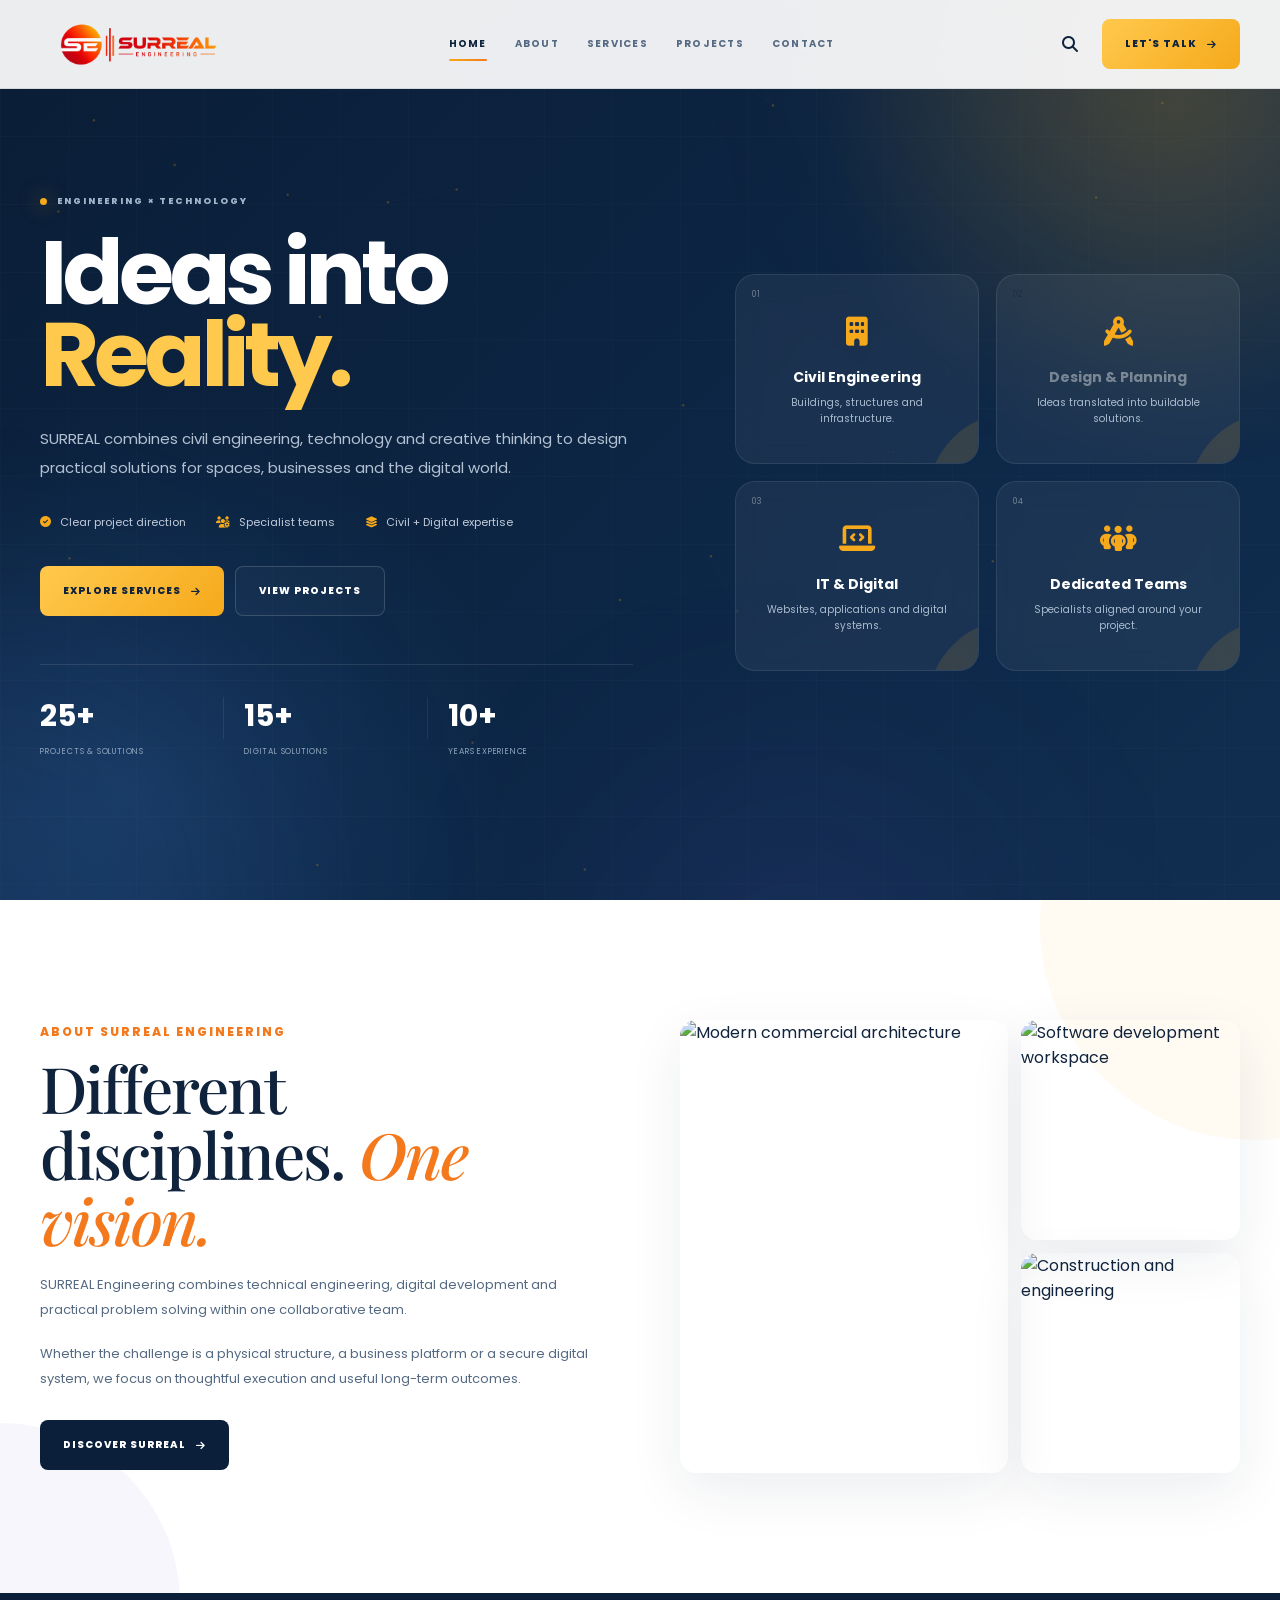
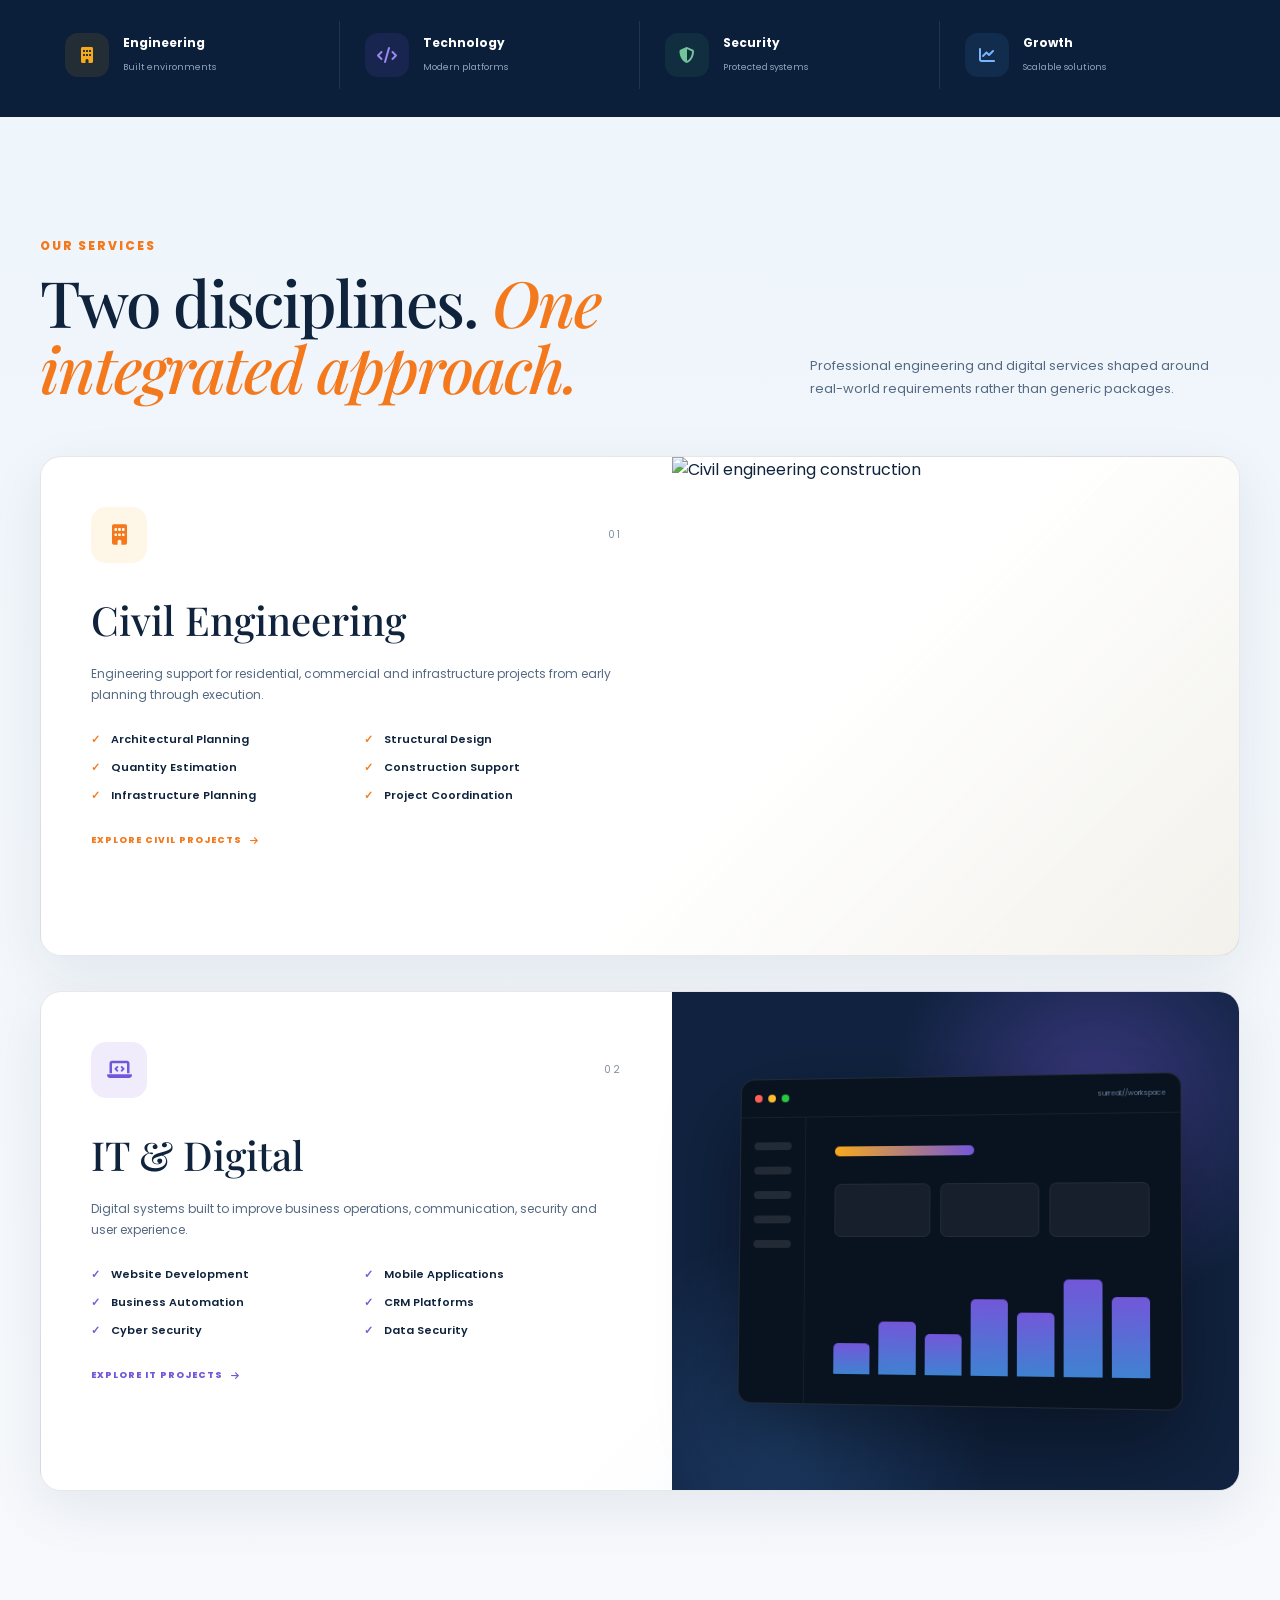
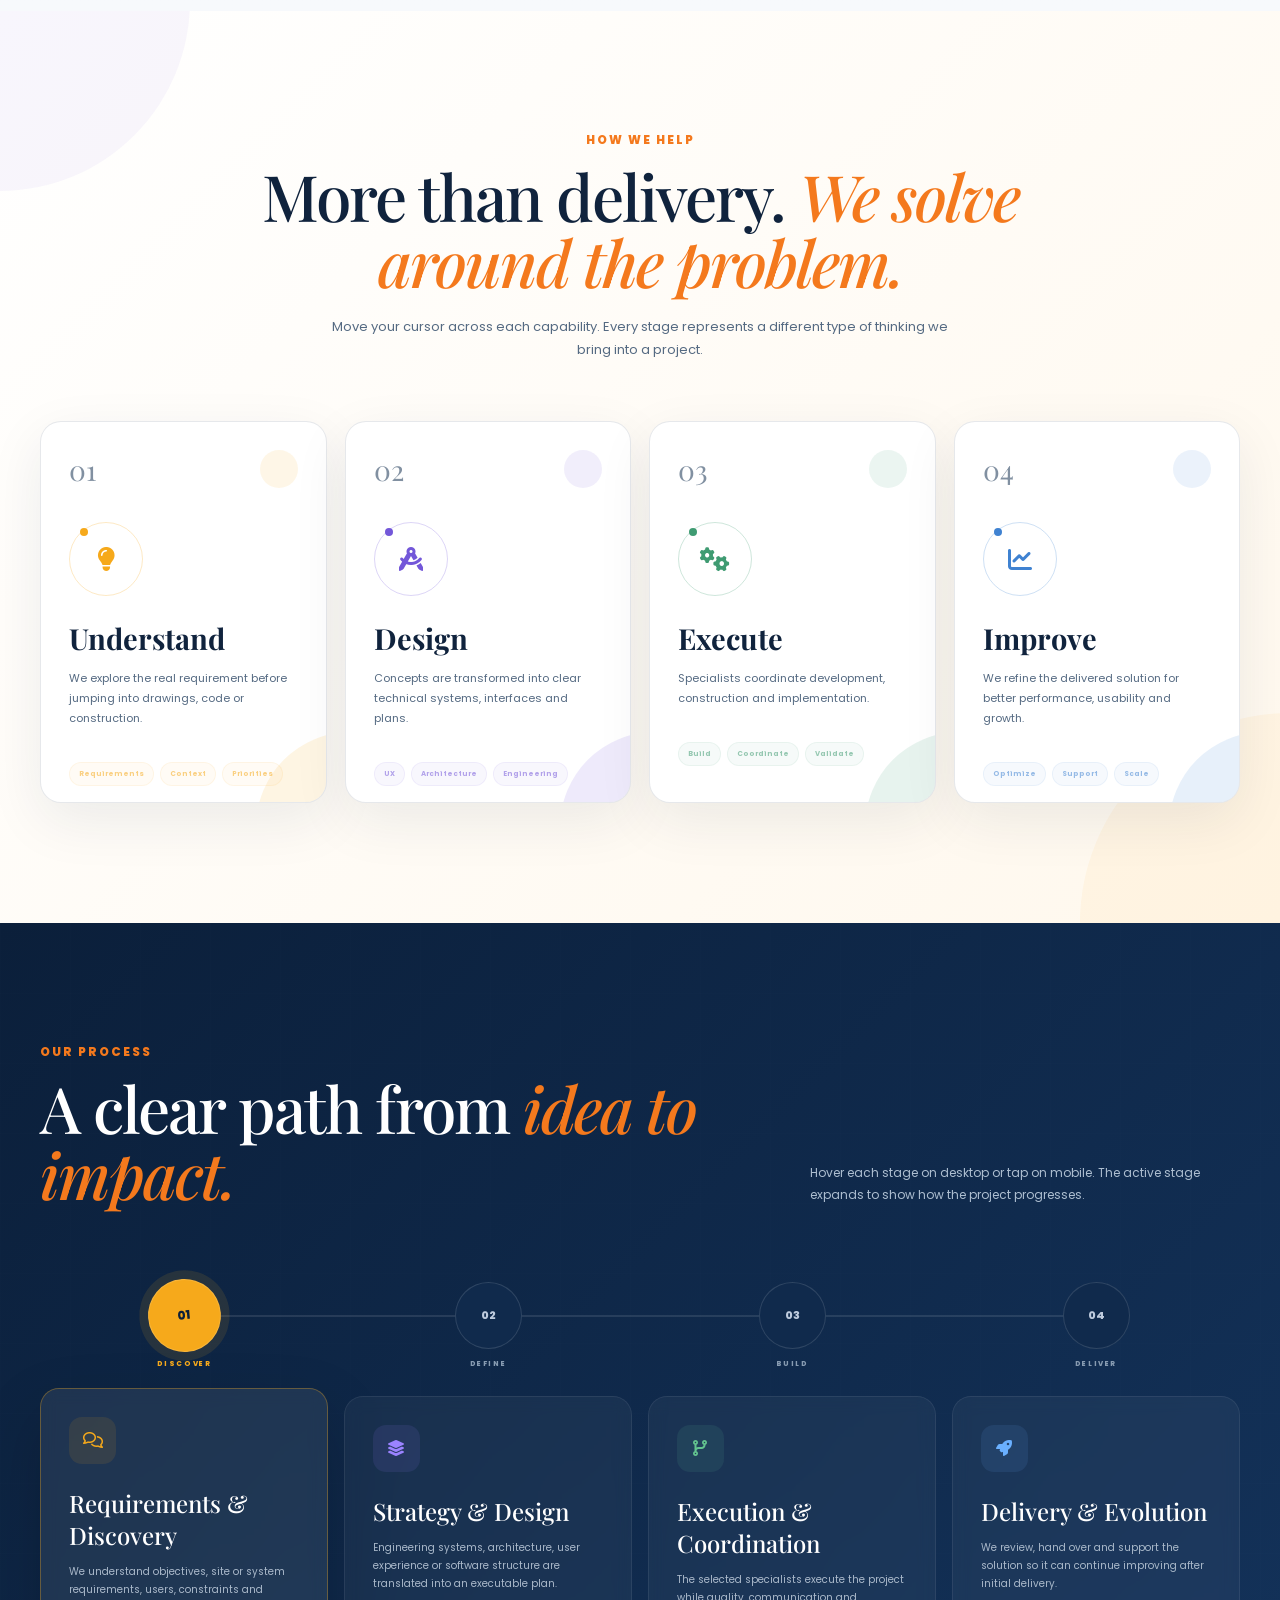
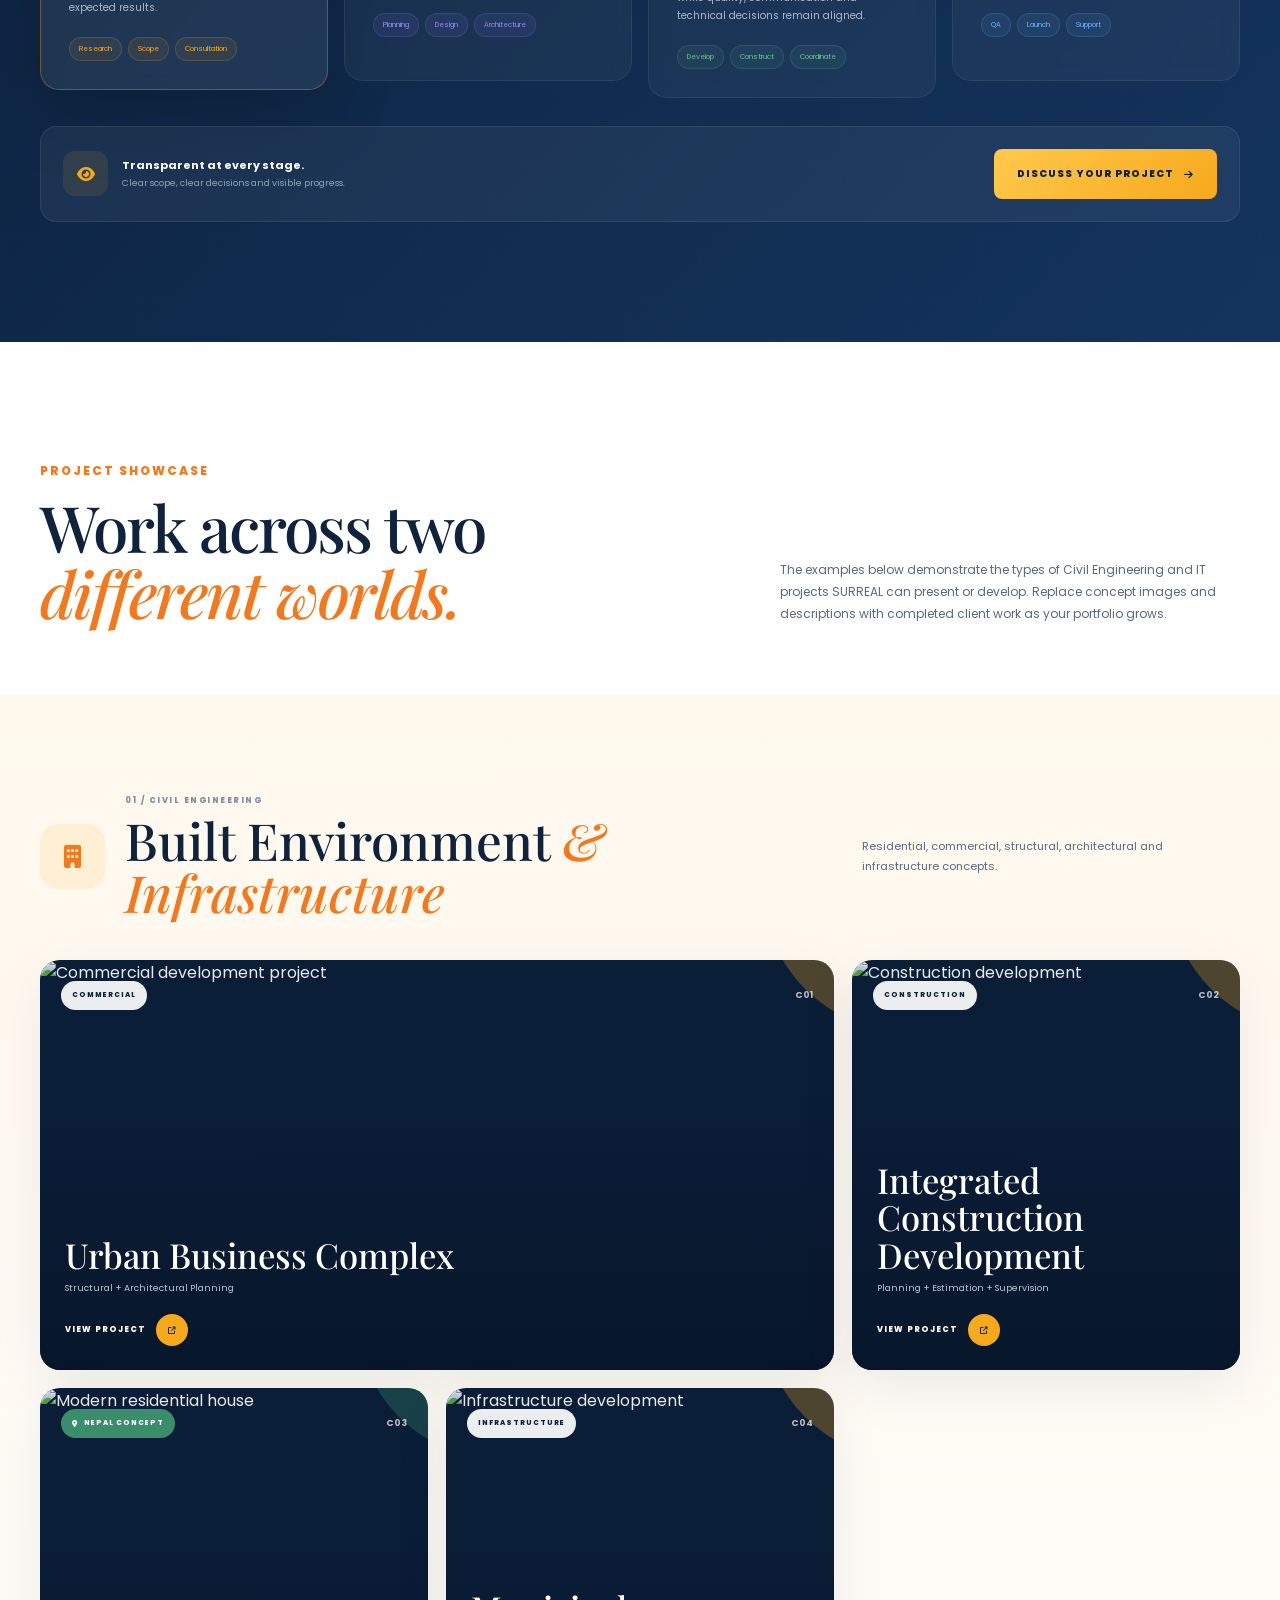
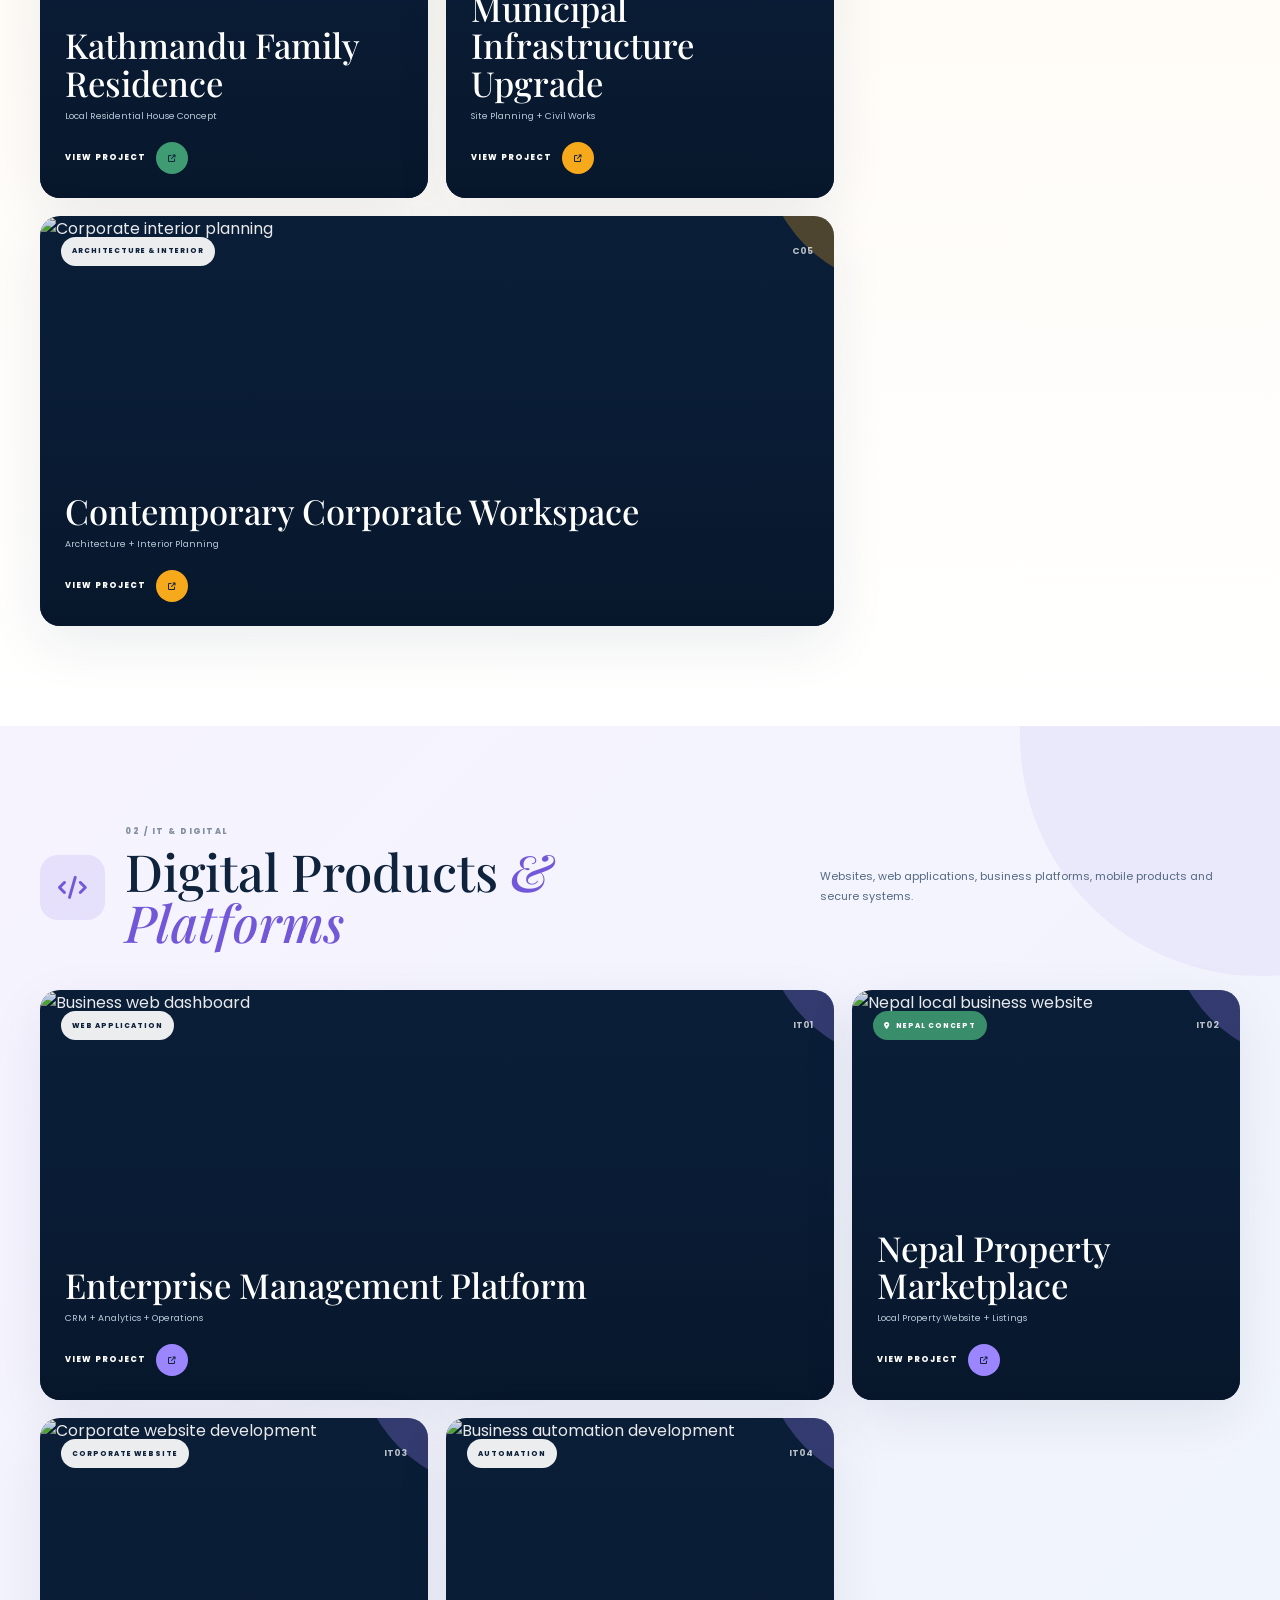
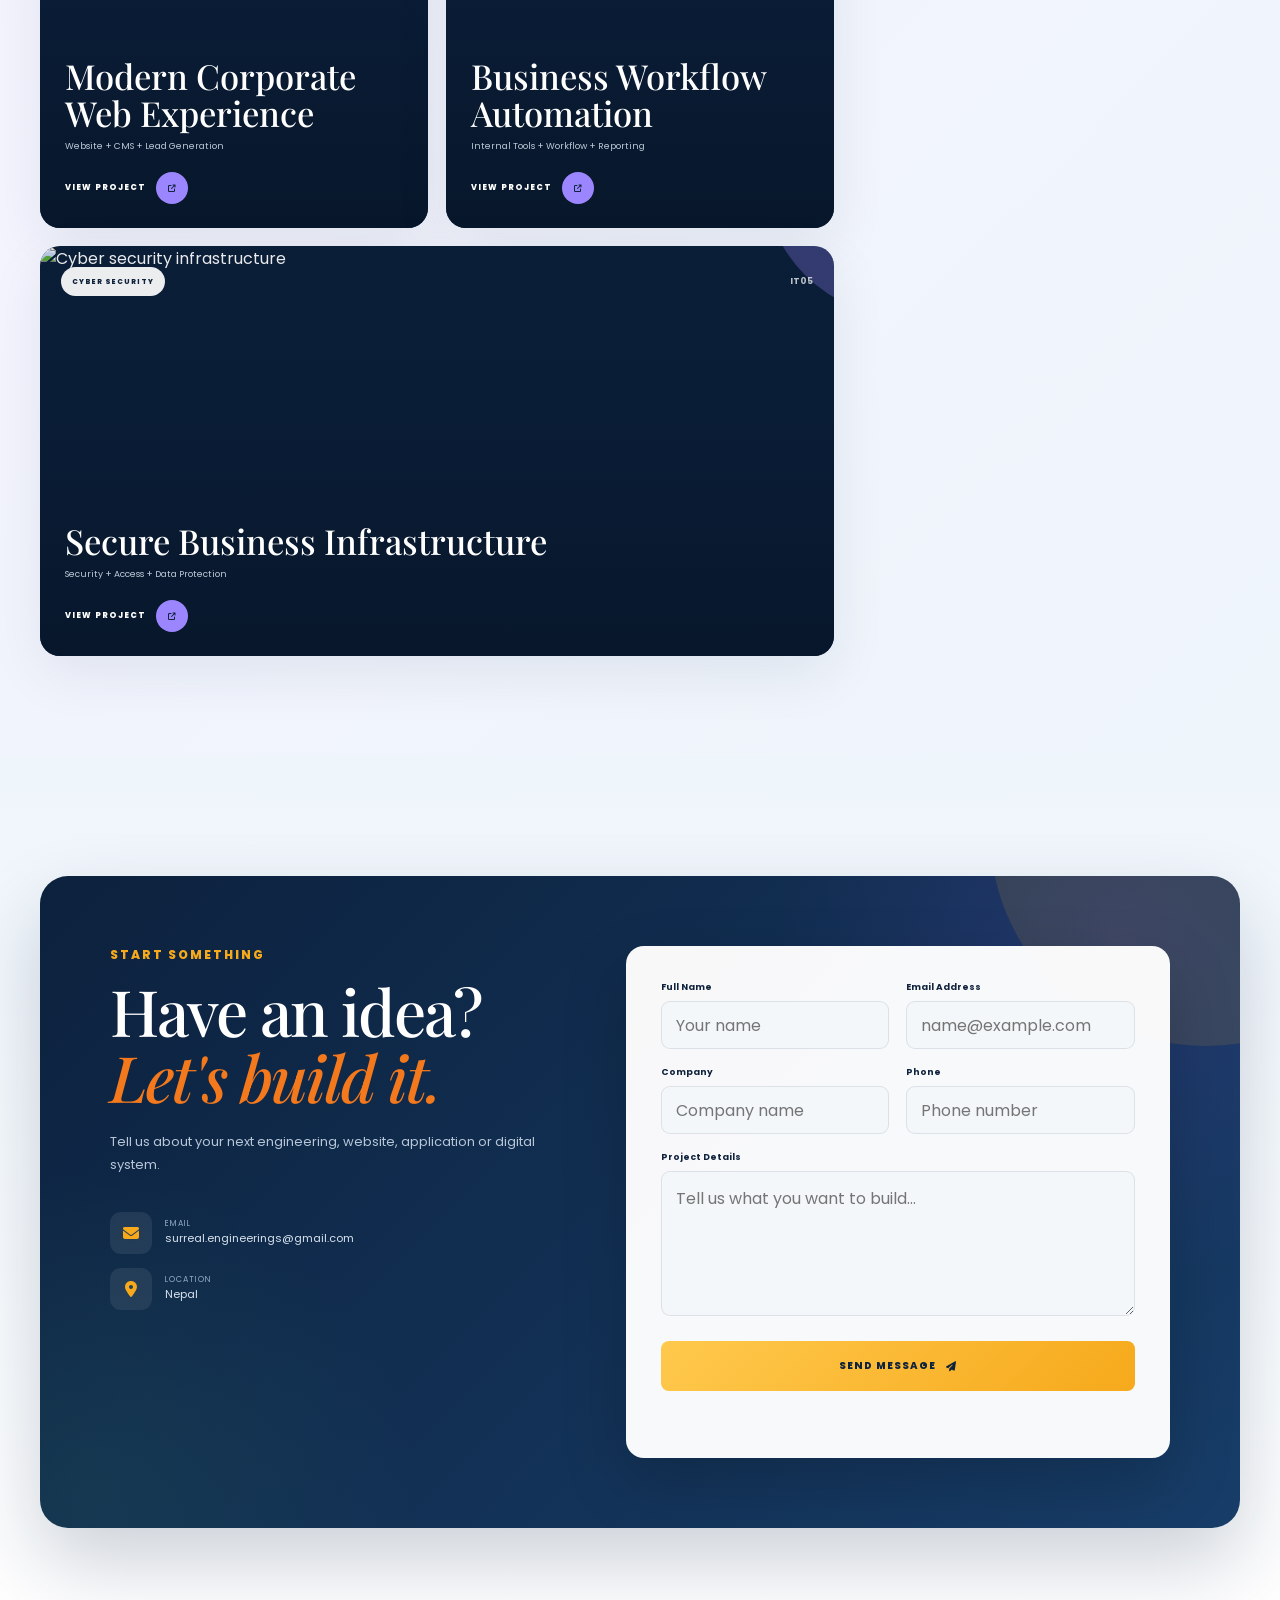
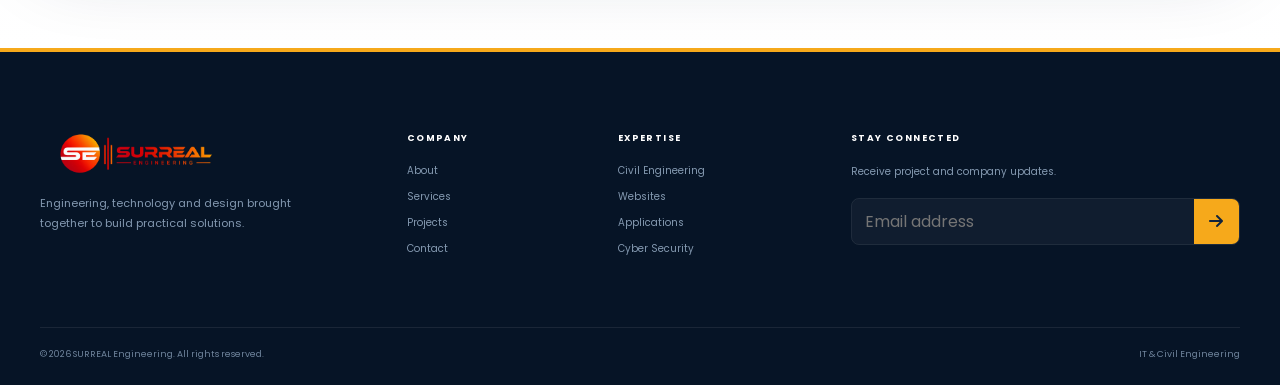
==== commit 6e57a2cb: "Add files via upload" ====
--- a/index.html
+++ b/index.html
@@ -12,23 +12,15 @@
 
     <meta
         name="description"
-        content="SURREAL — IT & Civil Engineering solutions for modern businesses, infrastructure and digital transformation."
+        content="SURREAL Engineering — Civil Engineering, IT, Digital Solutions, Infrastructure and Technology."
     >
 
     <meta
-        name="keywords"
-        content="SURREAL, civil engineering, IT solutions, website development, mobile applications, Nepal, digital solutions"
+        name="theme-color"
+        content="#0b1f3a"
     >
 
-    <meta
-        name="author"
-        content="SURREAL"
-    >
-
     <title>SURREAL — IT & Civil Engineering</title>
-
-
-    <!-- FAVICON -->
 
     <link
         rel="icon"
@@ -37,14 +29,9 @@
     >
 
     <link
-        rel="apple-touch-icon"
-        href="circlelogo.png"
+        rel="preconnect"
+        href="https://fonts.googleapis.com"
     >
-
-
-    <!-- GOOGLE FONTS -->
-
-    <link rel="preconnect" href="https://fonts.googleapis.com">
 
     <link
         rel="preconnect"
@@ -53,21 +40,15 @@
     >
 
     <link
-        href="https://fonts.googleapis.com/css2?family=Caveat:wght@500;600;700&family=Playfair+Display:ital,wght@0,500;0,600;0,700;1,500;1,600&family=Poppins:wght@400;500;600;700;800&display=swap"
+        href="https://fonts.googleapis.com/css2?family=Manrope:wght@400;500;600;700;800&family=Playfair+Display:ital,wght@0,500;0,600;0,700;1,500;1,600&family=Poppins:wght@400;500;600;700;800&display=swap"
         rel="stylesheet"
     >
-
-
-    <!-- FONT AWESOME -->
 
     <link
         rel="stylesheet"
         href="https://cdnjs.cloudflare.com/ajax/libs/font-awesome/6.5.2/css/all.min.css"
     >
 
-
-    <!-- CSS -->
-
     <link
         rel="stylesheet"
         href="style.css"
@@ -78,23 +59,12 @@
 
 <body>
 
-
-    <!-- CURSOR PARTICLES -->
-
     <canvas
         id="cursorParticles"
         class="cursor-particles"
     ></canvas>
 
 
-    <!-- HERO NETWORK -->
-
-    <canvas
-        class="hero-network"
-        id="heroNetwork"
-    ></canvas>
-
-
     <!-- =====================================================
          HEADER
     ====================================================== -->
@@ -103,79 +73,48 @@
 
         <div class="container header-inner">
 
-
-            <!-- LOGO -->
-
             <a
-                href="index.html"
+                href="#home"
                 class="logo"
-                aria-label="SURREAL Home"
+                aria-label="SURREAL home"
             >
-
                 <img
                     src="logo1.png"
-                    alt="SURREAL IT & Civil Engineering"
+                    alt="SURREAL Engineering"
                     class="nav-logo"
                 >
-
             </a>
 
-
-            <!-- NAVIGATION -->
 
             <nav
                 class="main-nav"
                 id="mainNav"
             >
 
-                <a
-                    href="index.html"
-                    class="nav-link active"
-                >
+                <a href="#home" class="nav-link active">
                     HOME
                 </a>
 
-
-                <a
-                    href="about.html"
-                    class="nav-link"
-                >
+                <a href="about.html" class="nav-link">
                     ABOUT
                 </a>
 
-
-                <a
-               
-                    class="nav-link"
-                >
+                <a href="services.html" class="nav-link">
                     SERVICES
                 </a>
 
-
-                <a
-                  
-                    class="nav-link"
-                >
+                <a href="#projects" class="nav-link">
                     PROJECTS
                 </a>
 
-
-                <a
-                    href="contact.html"
-                    class="nav-link"
-                >
+                <a href="contact.html" class="nav-link">
                     CONTACT
                 </a>
 
             </nav>
 
 
-            <!-- HEADER ACTIONS -->
-
             <div class="header-actions">
-
-
-                <!-- SEARCH -->
 
                 <div
                     class="search-box"
@@ -191,46 +130,35 @@
 
                     <button
                         type="button"
-                        class="icon-btn search-toggle"
+                        class="icon-btn"
                         id="searchToggle"
                         aria-label="Search"
                     >
-
                         <i class="fa-solid fa-magnifying-glass"></i>
-
                     </button>
 
                 </div>
 
 
-                <!-- CONTACT -->
-
                 <a
-                    href="contact.html"
-                    class="btn btn-orange header-contact magnetic"
+                    href="#contact"
+                    class="btn btn-orange magnetic header-contact"
                 >
-
                     LET'S TALK
-
                     <i class="fa-solid fa-arrow-right"></i>
-
                 </a>
 
-
-                <!-- MOBILE MENU -->
 
                 <button
                     type="button"
                     class="hamburger"
                     id="hamburger"
-                    aria-label="Open navigation"
+                    aria-label="Toggle navigation"
                     aria-expanded="false"
                 >
-
                     <span></span>
                     <span></span>
                     <span></span>
-
                 </button>
 
             </div>
@@ -240,166 +168,263 @@
     </header>
 
 
-    <!-- =====================================================
-         MAIN
-    ====================================================== -->
-
     <main>
 
-
-        <!-- HERO -->
+        <!-- =====================================================
+             HERO
+        ====================================================== -->
 
         <section
-            class="hero scroll-section"
             id="home"
+            class="home-hero scroll-section"
         >
 
-            <div class="container hero-inner">
-
-
-                <div class="hero-copy reveal-item">
-
-                    <p class="hero-script">
-                        We build
+            <canvas
+                id="heroNetwork"
+                class="hero-network"
+            ></canvas>
+
+            <div class="hero-grid-overlay"></div>
+
+            <div class="hero-glow hero-glow-one"></div>
+            <div class="hero-glow hero-glow-two"></div>
+            <div class="hero-glow hero-glow-three"></div>
+
+
+            <div class="container premium-hero-inner">
+
+                <div class="premium-hero-copy reveal-item">
+
+                    <div class="hero-kicker">
+                        <span></span>
+                        ENGINEERING × TECHNOLOGY
+                    </div>
+
+
+                    <h1 class="premium-hero-title">
+
+                        Ideas into
+
+                        <strong>
+                            Reality.
+                        </strong>
+
+                    </h1>
+
+
+                    <p class="premium-hero-description">
+
+                        SURREAL combines civil engineering,
+                        technology and creative thinking to design
+                        practical solutions for spaces, businesses
+                        and the digital world.
+
                     </p>
 
 
-                    <h1 class="hero-title">
-
-                        Ideas
-
-                        <span class="text-orange">
-                            into
+                    <div class="hero-benefits">
+
+                        <div class="hero-benefit">
+                            <i class="fa-solid fa-circle-check"></i>
+                            Clear project direction
+                        </div>
+
+                        <div class="hero-benefit">
+                            <i class="fa-solid fa-users-gear"></i>
+                            Specialist teams
+                        </div>
+
+                        <div class="hero-benefit">
+                            <i class="fa-solid fa-layer-group"></i>
+                            Civil + Digital expertise
+                        </div>
+
+                    </div>
+
+
+                    <div class="hero-actions">
+
+                        <a
+                            href="#services"
+                            class="btn hero-primary-btn magnetic"
+                        >
+                            EXPLORE SERVICES
+                            <i class="fa-solid fa-arrow-right"></i>
+                        </a>
+
+                        <a
+                            href="#projects"
+                            class="btn hero-secondary-btn magnetic"
+                        >
+                            VIEW PROJECTS
+                        </a>
+
+                    </div>
+
+
+                    <div class="hero-stats">
+
+                        <div class="hero-stat">
+
+                            <strong>
+                                <span class="counter" data-target="25">
+                                    0
+                                </span>+
+                            </strong>
+
+                            <small>
+                                PROJECTS & SOLUTIONS
+                            </small>
+
+                        </div>
+
+
+                        <div class="hero-stat">
+
+                            <strong>
+                                <span class="counter" data-target="15">
+                                    0
+                                </span>+
+                            </strong>
+
+                            <small>
+                                DIGITAL SOLUTIONS
+                            </small>
+
+                        </div>
+
+
+                        <div class="hero-stat">
+
+                            <strong>
+                                <span class="counter" data-target="10">
+                                    0
+                                </span>+
+                            </strong>
+
+                            <small>
+                                YEARS EXPERIENCE
+                            </small>
+
+                        </div>
+
+                    </div>
+
+                </div>
+
+
+                <div class="premium-hero-services reveal-item">
+
+                    <a
+                        href="#civil-projects"
+                        class="hero-service-card"
+                    >
+
+                        <span class="hero-card-index">
+                            01
                         </span>
 
-                        <br>
-
-                        Reality
-
-                    </h1>
-
-
-                    <div class="amp-row">
-
-                        <span class="amp">
-                            &
+                        <div class="hero-service-icon">
+                            <i class="fa-solid fa-building"></i>
+                        </div>
+
+                        <h3>
+                            Civil Engineering
+                        </h3>
+
+                        <p>
+                            Buildings, structures and infrastructure.
+                        </p>
+
+                        <span class="hero-card-arrow">
+                            <i class="fa-solid fa-arrow-right"></i>
                         </span>
 
-
-                        <p class="hero-sub">
-
-                            SURREAL combines technology,
-                            engineering and creative thinking
-                            to build practical solutions for
-                            the modern world.
-
+                    </a>
+
+
+                    <a
+                        href="#services"
+                        class="hero-service-card hero-service-featured"
+                    >
+
+                        <span class="hero-card-index">
+                            02
+                        </span>
+
+                        <div class="hero-service-icon">
+                            <i class="fa-solid fa-compass-drafting"></i>
+                        </div>
+
+                        <h3>
+                            Design & Planning
+                        </h3>
+
+                        <p>
+                            Ideas translated into buildable solutions.
                         </p>
 
-                    </div>
-
-
-                    <div class="hero-btns">
-
-                        <a
-                           
-                            class="btn btn-orange magnetic"
-                        >
-
-                            EXPLORE SERVICES
-
+                        <span class="hero-card-arrow">
                             <i class="fa-solid fa-arrow-right"></i>
-
-                        </a>
-
-
-                        <a
-                            href="contact.html"
-                            class="btn btn-outline magnetic"
-                        >
-
-                            START A PROJECT
-
-                        </a>
-
-                    </div>
-
-                </div>
-
-
-                <!-- HERO ART -->
-
-                <div class="hero-art reveal-item">
-
-                    <div class="blob blob-orange"></div>
-
-                    <div class="blob blob-purple"></div>
-
-                    <div class="blob blob-green"></div>
-
-
-                    <!-- BUILDING -->
-
-                    <div class="hero-building">
-
-                        <img
-                            src="pic2.webp"
-                            alt="Modern building architecture"
-                            loading="eager"
-                        >
-
-                    </div>
-
-
-                    <!-- LAPTOP -->
-
-                    <div class="hero-laptop">
-
-                        <img
-                            src="https://images.unsplash.com/photo-1498050108023-c5249f4df085?auto=format&fit=crop&w=900&q=85"
-                            alt="Modern software development workspace"
-                            loading="eager"
-                        >
-
-                    </div>
-
-
-                    <!-- CIVIL -->
+                        </span>
+
+                    </a>
+
 
                     <a
-                        href="civil-engineering.html"
-                        class="hero-label label-civil"
-                    >
-
-                        <span>
-
-                            CIVIL<br>
-                            ENGINEERING
-
+                        href="#it-projects"
+                        class="hero-service-card"
+                    >
+
+                        <span class="hero-card-index">
+                            03
                         </span>
 
+                        <div class="hero-service-icon">
+                            <i class="fa-solid fa-laptop-code"></i>
+                        </div>
+
+                        <h3>
+                            IT & Digital
+                        </h3>
+
+                        <p>
+                            Websites, applications and digital systems.
+                        </p>
+
+                        <span class="hero-card-arrow">
+                            <i class="fa-solid fa-arrow-right"></i>
+                        </span>
+
                     </a>
 
 
-                    <!-- IT -->
-
                     <a
-                        href="it-digital.html"
-                        class="hero-label label-it"
-                    >
-
-                        <span>
-
-                            IT &<br>
-                            DIGITAL
-
+                        href="#contact"
+                        class="hero-service-card"
+                    >
+
+                        <span class="hero-card-index">
+                            04
                         </span>
 
+                        <div class="hero-service-icon">
+                            <i class="fa-solid fa-people-group"></i>
+                        </div>
+
+                        <h3>
+                            Dedicated Teams
+                        </h3>
+
+                        <p>
+                            Specialists aligned around your project.
+                        </p>
+
+                        <span class="hero-card-arrow">
+                            <i class="fa-solid fa-arrow-right"></i>
+                        </span>
+
                     </a>
-
-
-                    <div class="dot dot-1"></div>
-
-                    <div class="dot dot-2"></div>
 
                 </div>
 
@@ -413,62 +438,54 @@
         ====================================================== -->
 
         <section
-            class="about scroll-section"
             id="about"
+            class="about section scroll-section"
         >
 
-            <div class="container about-inner">
-
+            <div class="about-orb about-orb-one"></div>
+            <div class="about-orb about-orb-two"></div>
+
+            <div class="container about-grid">
 
                 <div class="about-copy reveal-item">
 
                     <p class="eyebrow">
-                        ABOUT SURREAL
+                        ABOUT SURREAL ENGINEERING
                     </p>
 
-
                     <h2 class="section-title">
 
-                        Engineering
+                        Different disciplines.
 
                         <em>
-                            imagination
+                            One vision.
                         </em>
 
-                        into impact.
-
                     </h2>
 
-
-                    <p class="about-text">
-
-                        SURREAL brings together civil engineering
-                        and information technology to create
-                        solutions that are practical, modern and
-                        built for long-term value.
+                    <p class="section-text">
+
+                        SURREAL Engineering combines technical
+                        engineering, digital development and practical
+                        problem solving within one collaborative team.
 
                     </p>
 
-
-                    <p class="about-text">
-
-                        From physical infrastructure to digital
-                        platforms, we focus on solving real
-                        problems through thoughtful design,
-                        technology and engineering.
+                    <p class="section-text">
+
+                        Whether the challenge is a physical structure,
+                        a business platform or a secure digital system,
+                        we focus on thoughtful execution and useful
+                        long-term outcomes.
 
                     </p>
 
-
                     <a
-                       
+                        href="about.html"
                         class="btn btn-dark magnetic"
                     >
-
                         DISCOVER SURREAL
-
                         <i class="fa-solid fa-arrow-right"></i>
-
                     </a>
 
                 </div>
@@ -476,189 +493,124 @@
 
                 <div class="about-gallery reveal-item">
 
-                    <div class="gallery-card">
+                    <div class="about-image about-image-large">
 
                         <img
-                            src="https://images.unsplash.com/photo-1541888946425-d81bb19240f5?auto=format&fit=crop&w=900&q=85"
-                            alt="Construction project"
+                            src="https://images.unsplash.com/photo-1486406146926-c627a92ad1ab?auto=format&fit=crop&w=1400&q=88"
+                            alt="Modern commercial architecture"
                             loading="lazy"
                         >
 
                     </div>
 
 
-                    <div class="gallery-card">
+                    <div class="about-image">
 
                         <img
-                            src="https://images.unsplash.com/photo-1555066931-4365d14bab8c?auto=format&fit=crop&w=900&q=85"
-                            alt="Software development"
+                            src="https://images.unsplash.com/photo-1498050108023-c5249f4df085?auto=format&fit=crop&w=900&q=88"
+                            alt="Software development workspace"
                             loading="lazy"
                         >
 
                     </div>
 
 
-                    <div class="gallery-card">
+                    <div class="about-image">
 
                         <img
-                            src="https://images.unsplash.com/photo-1503387762-592deb58ef4e?auto=format&fit=crop&w=900&q=85"
-                            alt="Architectural planning"
+                            src="https://images.unsplash.com/photo-1541888946425-d81bb19240f5?auto=format&fit=crop&w=900&q=88"
+                            alt="Construction and engineering"
                             loading="lazy"
                         >
 
                     </div>
 
-
-                    <div class="gallery-card">
-
-                        <img
-                            src="https://images.unsplash.com/photo-1558655146-d09347e92766?auto=format&fit=crop&w=900&q=85"
-                            alt="Digital design"
-                            loading="lazy"
-                        >
-
+                </div>
+
+            </div>
+
+        </section>
+
+
+        <!-- =====================================================
+             COLOR CAPABILITY STRIP
+        ====================================================== -->
+
+        <section class="capability-strip">
+
+            <div class="container capability-grid">
+
+                <div class="capability-item capability-orange">
+
+                    <span>
+                        <i class="fa-solid fa-building"></i>
+                    </span>
+
+                    <div>
+                        <strong>
+                            Engineering
+                        </strong>
+
+                        <small>
+                            Built environments
+                        </small>
                     </div>
 
                 </div>
 
 
-                <!-- STATS -->
-
-                <div class="about-stats reveal-item">
-
-
-                    <div class="stat-item">
-
-                        <div class="stat-top">
-
-                            <div class="stat-icon stat-icon-orange">
-
-                                <i class="fa-solid fa-building"></i>
-
-                            </div>
-
-                            <span class="stat-index">
-                                01
-                            </span>
-
-                        </div>
-
-
-                        <div class="stat-number">
-
-                            <span
-                                class="counter"
-                                data-target="25"
-                            >
-                                0+
-                            </span>
-
-                        </div>
-
-
-                        <div class="stat-label">
-                            Projects & Solutions
-                        </div>
-
-
-                        <div class="stat-line"></div>
-
-
-                        <p>
-                            Engineering and technology
-                            solutions delivered with purpose.
-                        </p>
-
+                <div class="capability-item capability-purple">
+
+                    <span>
+                        <i class="fa-solid fa-code"></i>
+                    </span>
+
+                    <div>
+                        <strong>
+                            Technology
+                        </strong>
+
+                        <small>
+                            Modern platforms
+                        </small>
                     </div>
 
-
-                    <div class="stat-item">
-
-                        <div class="stat-top">
-
-                            <div class="stat-icon stat-icon-purple">
-
-                                <i class="fa-solid fa-code"></i>
-
-                            </div>
-
-                            <span class="stat-index">
-                                02
-                            </span>
-
-                        </div>
-
-
-                        <div class="stat-number">
-
-                            <span
-                                class="counter"
-                                data-target="15"
-                            >
-                                0+
-                            </span>
-
-                        </div>
-
-
-                        <div class="stat-label">
-                            Digital Solutions
-                        </div>
-
-
-                        <div class="stat-line"></div>
-
-
-                        <p>
-                            Websites, applications and
-                            digital systems built for growth.
-                        </p>
-
+                </div>
+
+
+                <div class="capability-item capability-green">
+
+                    <span>
+                        <i class="fa-solid fa-shield-halved"></i>
+                    </span>
+
+                    <div>
+                        <strong>
+                            Security
+                        </strong>
+
+                        <small>
+                            Protected systems
+                        </small>
                     </div>
 
-
-                    <div class="stat-item">
-
-                        <div class="stat-top">
-
-                            <div class="stat-icon stat-icon-green">
-
-                                <i class="fa-solid fa-users"></i>
-
-                            </div>
-
-                            <span class="stat-index">
-                                03
-                            </span>
-
-                        </div>
-
-
-                        <div class="stat-number">
-
-                            <span
-                                class="counter"
-                                data-target="10"
-                            >
-                                0+
-                            </span>
-
-                        </div>
-
-
-                        <div class="stat-label">
-                            Years Combined Experience
-                        </div>
-
-
-                        <div class="stat-line"></div>
-
-
-                        <p>
-                            Experience across engineering,
-                            technology and creative work.
-                        </p>
-
+                </div>
+
+
+                <div class="capability-item capability-blue">
+
+                    <span>
+                        <i class="fa-solid fa-chart-line"></i>
+                    </span>
+
+                    <div>
+                        <strong>
+                            Growth
+                        </strong>
+
+                        <small>
+                            Scalable solutions
+                        </small>
                     </div>
 
                 </div>
@@ -673,106 +625,99 @@
         ====================================================== -->
 
         <section
-            class="services scroll-section"
             id="services"
+            class="services section scroll-section"
         >
 
             <div class="container">
 
-
-                <div class="services-head reveal-item">
-
-                    <p class="eyebrow">
-                        OUR SERVICES
+                <div class="section-heading reveal-item">
+
+                    <div>
+
+                        <p class="eyebrow">
+                            OUR SERVICES
+                        </p>
+
+                        <h2 class="section-title">
+
+                            Two disciplines.
+
+                            <em>
+                                One integrated approach.
+                            </em>
+
+                        </h2>
+
+                    </div>
+
+
+                    <p class="section-heading-text">
+
+                        Professional engineering and digital services
+                        shaped around real-world requirements rather
+                        than generic packages.
+
                     </p>
 
-
-                    <h2 class="section-title">
-
-                        Built for the
-
-                        <em>
-                            real world.
-                        </em>
-
-                    </h2>
-
-
-                    <p class="section-intro">
-
-                        Two disciplines. One integrated approach.
-                        We provide engineering and technology
-                        services designed around your goals.
-
-                    </p>
-
                 </div>
 
 
-                <div class="services-grid">
-
-
-                    <!-- CIVIL -->
-
-                    <article
-                        class="service-card card-civil reveal-item"
-                        data-service="civil"
-                    >
-
-                        <div class="service-text">
-
-                            <div class="service-icon icon-orange">
-
-                                <i class="fa-solid fa-building"></i>
+                <div class="service-grid">
+
+                    <article class="service-card service-card-civil reveal-item interactive-tilt">
+
+                        <div class="service-card-copy">
+
+                            <div class="service-card-top">
+
+                                <span class="service-icon">
+                                    <i class="fa-solid fa-building"></i>
+                                </span>
+
+                                <span class="service-index">
+                                    01
+                                </span>
 
                             </div>
-
-
-                            <span class="service-num">
-                                01
-                            </span>
-
 
                             <h3>
                                 Civil Engineering
                             </h3>
 
-
                             <p>
-                                Practical engineering services
-                                for construction, infrastructure
-                                and built environments.
+
+                                Engineering support for residential,
+                                commercial and infrastructure projects
+                                from early planning through execution.
+
                             </p>
 
-
-                            <ul class="check-list">
-
-                                <li>Building Design</li>
-                                <li>Structural Planning</li>
-                                <li>Quantity & Estimation</li>
+                            <ul>
+                                <li>Architectural Planning</li>
+                                <li>Structural Design</li>
+                                <li>Quantity Estimation</li>
                                 <li>Construction Support</li>
-
+                                <li>Infrastructure Planning</li>
+                                <li>Project Coordination</li>
                             </ul>
 
-
                             <a
-                                class="text-link orange"
+                                href="https://jplconstruct.com/"
+                                class="service-link"
                             >
-
-                                EXPLORE CIVIL SERVICES
-
+                                EXPLORE CIVIL PROJECTS
                                 <i class="fa-solid fa-arrow-right"></i>
-
                             </a>
 
                         </div>
 
 
-                        <div class="service-media civil-media">
+                        <div class="service-image">
 
                             <img
-                                src="https://images.unsplash.com/photo-1541888946425-d81bb19240f5?auto=format&fit=crop&w=1000&q=85"
-                                alt="Civil engineering and construction"
+                                src="https://images.unsplash.com/photo-1541888946425-d81bb19240f5?auto=format&fit=crop&w=1500&q=88"
+                                alt="Civil engineering construction"
                                 loading="lazy"
                             >
 
@@ -781,262 +726,109 @@
                     </article>
 
 
-                    <!-- CIVIL SHOWCASE -->
-
-                    <section class="civil-showcase">
-
-                        <div class="showcase-heading reveal-item">
-
-                            <div>
-
-                                <p class="eyebrow">
-                                    CIVIL ENGINEERING
-                                </p>
-
-
-                                <h2 class="section-title">
-
-                                    From
-
-                                    <em>
-                                        plans
-                                    </em>
-
-                                    to reality.
-
-                                </h2>
+                    <article class="service-card service-card-it reveal-item interactive-tilt">
+
+                        <div class="service-card-copy">
+
+                            <div class="service-card-top">
+
+                                <span class="service-icon">
+                                    <i class="fa-solid fa-laptop-code"></i>
+                                </span>
+
+                                <span class="service-index">
+                                    02
+                                </span>
 
                             </div>
-
-
-                            <p class="showcase-intro">
-
-                                A glimpse into the spaces, structures
-                                and engineering possibilities we work with.
-
-                            </p>
-
-                        </div>
-
-
-                        <div class="civil-gallery">
-
-
-                            <button
-                                type="button"
-                                class="civil-gallery-item gallery-large reveal-item"
-                                data-image="pic1.webp"
-                                data-title="Structural Design"
-                                data-category="CIVIL ENGINEERING"
-                                aria-label="View Structural Design"
-                            >
-
-                                <img
-                                    src="pic1.webp"
-                                    alt="Civil engineering structural design"
-                                    loading="lazy"
-                                >
-
-                                <span class="gallery-overlay">
-
-                                    <span>
-                                        STRUCTURAL DESIGN
-                                    </span>
-
-                                    <i class="fa-solid fa-expand"></i>
-
-                                </span>
-
-                            </button>
-
-
-                            <button
-                                type="button"
-                                class="civil-gallery-item reveal-item"
-                                data-image="pic2.webp"
-                                data-title="Construction & Infrastructure"
-                                data-category="CIVIL ENGINEERING"
-                                aria-label="View Construction and Infrastructure"
-                            >
-
-                                <img
-                                    src="pic2.webp"
-                                    alt="Construction and infrastructure"
-                                    loading="lazy"
-                                >
-
-                                <span class="gallery-overlay">
-
-                                    <span>
-                                        CONSTRUCTION
-                                    </span>
-
-                                    <i class="fa-solid fa-expand"></i>
-
-                                </span>
-
-                            </button>
-
-
-                            <button
-                                type="button"
-                                class="civil-gallery-item reveal-item"
-                                data-image="pic3.webp"
-                                data-title="Architectural Planning"
-                                data-category="CIVIL ENGINEERING"
-                                aria-label="View Architectural Planning"
-                            >
-
-                                <img
-                                    src="pic3.webp"
-                                    alt="Architectural planning"
-                                    loading="lazy"
-                                >
-
-                                <span class="gallery-overlay">
-
-                                    <span>
-                                        ARCHITECTURAL PLANNING
-                                    </span>
-
-                                    <i class="fa-solid fa-expand"></i>
-
-                                </span>
-
-                            </button>
-
-
-                            <button
-                                type="button"
-                                class="civil-gallery-item reveal-item"
-                                data-image="pic4.webp"
-                                data-title="Project Development"
-                                data-category="CIVIL ENGINEERING"
-                                aria-label="View Project Development"
-                            >
-
-                                <img
-                                    src="pic4.webp"
-                                    alt="Civil engineering project development"
-                                    loading="lazy"
-                                >
-
-                                <span class="gallery-overlay">
-
-                                    <span>
-                                        PROJECT DEVELOPMENT
-                                    </span>
-
-                                    <i class="fa-solid fa-expand"></i>
-
-                                </span>
-
-                            </button>
-
-                        </div>
-
-
-                        <div class="showcase-action">
-
-                            <a
-                                href="https://jplconstruct.com/"
-                                class="btn btn-dark magnetic"
-                                target="_blank"
-                                rel="noopener noreferrer"
-                            >
-
-                                VIEW CIVIL ENGINEERING
-
-                                <i class="fa-solid fa-arrow-right"></i>
-
-                            </a>
-
-                        </div>
-
-                    </section>
-
-
-                    <!-- IT -->
-
-                    <article
-                        class="service-card card-it reveal-item"
-                        data-service="it"
-                    >
-
-                        <div class="service-text">
-
-                            <div class="service-icon icon-purple">
-
-                                <i class="fa-solid fa-laptop-code"></i>
-
-                            </div>
-
-
-                            <span class="service-num purple">
-                                02
-                            </span>
-
 
                             <h3>
                                 IT & Digital
                             </h3>
 
-
                             <p>
-                                Digital products and technology
-                                solutions that help organizations
-                                work smarter.
+
+                                Digital systems built to improve business
+                                operations, communication, security and
+                                user experience.
+
                             </p>
 
-
-                            <ul class="check-list purple-check">
-
+                            <ul>
                                 <li>Website Development</li>
                                 <li>Mobile Applications</li>
-                                <li>UI/UX Design</li>
                                 <li>Business Automation</li>
-
+                                <li>CRM Platforms</li>
+                                <li>Cyber Security</li>
+                                <li>Data Security</li>
                             </ul>
 
-
                             <a
-                                class="text-link purple"
+                                href="#it-projects"
+                                class="service-link"
                             >
-
-                                EXPLORE DIGITAL SERVICES
-
+                                EXPLORE IT PROJECTS
                                 <i class="fa-solid fa-arrow-right"></i>
-
                             </a>
 
                         </div>
 
 
-                        <div class="service-media it-media">
-
-                            <div class="digital-visual">
-
-                                <div class="code-window">
-
-                                    <div class="window-top">
-
+                        <div class="service-digital">
+
+                            <div class="digital-dashboard">
+
+                                <div class="dashboard-top">
+
+                                    <div class="dashboard-lights">
                                         <span></span>
                                         <span></span>
                                         <span></span>
-
                                     </div>
 
-
-                                    <div class="code-lines">
-
+                                    <small>
+                                        surreal://workspace
+                                    </small>
+
+                                </div>
+
+
+                                <div class="dashboard-body">
+
+                                    <div class="dashboard-sidebar">
                                         <i></i>
                                         <i></i>
                                         <i></i>
                                         <i></i>
                                         <i></i>
-
                                     </div>
 
+
+                                    <div class="dashboard-main">
+
+                                        <div class="dashboard-title"></div>
+
+                                        <div class="dashboard-small-cards">
+                                            <span></span>
+                                            <span></span>
+                                            <span></span>
+                                        </div>
+
+
+                                        <div class="dashboard-chart">
+
+                                            <i></i>
+                                            <i></i>
+                                            <i></i>
+                                            <i></i>
+                                            <i></i>
+                                            <i></i>
+                                            <i></i>
+
+                                        </div>
+
+                                    </div>
+
                                 </div>
 
                             </div>
@@ -1045,177 +837,6 @@
 
                     </article>
 
-
-                    <!-- IT SHOWCASE -->
-
-                    <section class="civil-showcase it-showcase">
-
-                        <div class="showcase-heading reveal-item">
-
-                            <div>
-
-                                <p class="eyebrow">
-                                    IT & DIGITAL
-                                </p>
-
-
-                                <h2 class="section-title">
-
-                                    Technology into
-
-                                    <em>
-                                        experience.
-                                    </em>
-
-                                </h2>
-
-                            </div>
-
-
-                            <p class="showcase-intro">
-
-                                Explore the digital experiences,
-                                applications and secure technology
-                                solutions we create.
-
-                            </p>
-
-                        </div>
-
-
-                        <div class="civil-gallery">
-
-
-                            <button
-                                type="button"
-                                class="civil-gallery-item gallery-large reveal-item"
-                                data-image="webp1.png"
-                                data-title="Modern Website Development"
-                                data-category="WEBSITE DEVELOPMENT"
-                                aria-label="View Modern Website Development"
-                            >
-
-                                <img
-                                    src="webp1.png"
-                                    alt="Modern website development"
-                                    loading="lazy"
-                                >
-
-                                <span class="gallery-overlay">
-
-                                    <span>
-                                        WEBSITE DEVELOPMENT
-                                    </span>
-
-                                    <i class="fa-solid fa-expand"></i>
-
-                                </span>
-
-                            </button>
-
-
-                            <button
-                                type="button"
-                                class="civil-gallery-item reveal-item"
-                                data-image="webp2.png"
-                                data-title="Business Website"
-                                data-category="BUSINESS WEBSITE"
-                                aria-label="View Business Website"
-                            >
-
-                                <img
-                                    src="webp2.png"
-                                    alt="Business Website"
-                                    loading="lazy"
-                                >
-
-                                <span class="gallery-overlay">
-
-                                    <span>
-                                        BUSINESS WEBSITE
-                                    </span>
-
-                                    <i class="fa-solid fa-expand"></i>
-
-                                </span>
-
-                            </button>
-
-
-                            <button
-                                type="button"
-                                class="civil-gallery-item reveal-item"
-                                data-image="webp3.png"
-                                data-title="Digital Platform"
-                                data-category="DIGITAL PLATFORM"
-                                aria-label="View Digital Platform"
-                            >
-
-                                <img
-                                    src="webp3.png"
-                                    alt="Digital platform"
-                                    loading="lazy"
-                                >
-
-                                <span class="gallery-overlay">
-
-                                    <span>
-                                        DIGITAL PLATFORM
-                                    </span>
-
-                                    <i class="fa-solid fa-expand"></i>
-
-                                </span>
-
-                            </button>
-
-
-                            <button
-                                type="button"
-                                class="civil-gallery-item reveal-item"
-                                data-image="webp4.png"
-                                data-title="Mobile Application"
-                                data-category="MOBILE APPLICATION"
-                                aria-label="View Mobile Application"
-                            >
-
-                                <img
-                                    src="webp4.png"
-                                    alt="Mobile application"
-                                    loading="lazy"
-                                >
-
-                                <span class="gallery-overlay">
-
-                                    <span>
-                                        MOBILE APPLICATION
-                                    </span>
-
-                                    <i class="fa-solid fa-expand"></i>
-
-                                </span>
-
-                            </button>
-
-                        </div>
-
-
-                        <div class="showcase-action">
-
-                            <a
-                                class="btn btn-dark magnetic"
-                            >
-
-                                VIEW IT & DIGITAL
-
-                                <i class="fa-solid fa-arrow-right"></i>
-
-                            </a>
-
-                        </div>
-
-                    </section>
-
                 </div>
 
             </div>
@@ -1224,135 +845,596 @@
 
 
         <!-- =====================================================
-             SERVICE DETAILS
+             HOW WE HELP — INTERACTIVE
         ====================================================== -->
 
         <section
-            class="service-details scroll-section"
-            id="service-details"
+            id="how-we-help"
+            class="help section scroll-section"
         >
 
+            <div class="help-decoration help-decoration-one"></div>
+            <div class="help-decoration help-decoration-two"></div>
+
             <div class="container">
 
-                <div class="details-heading reveal-item">
-
-                    <p class="eyebrow eyebrow-center">
+                <div class="center-heading reveal-item">
+
+                    <p class="eyebrow">
                         HOW WE HELP
                     </p>
 
-
-                    <h2 class="section-title center">
-
-                        One partner.
+                    <h2 class="section-title">
+
+                        More than delivery.
 
                         <em>
-                            Multiple capabilities.
+                            We solve around the problem.
                         </em>
 
                     </h2>
 
+                    <p>
+
+                        Move your cursor across each capability.
+                        Every stage represents a different type of
+                        thinking we bring into a project.
+
+                    </p>
+
                 </div>
 
 
-                <div class="details-grid">
-
-
-                    <div class="detail-card reveal-item">
-
-                        <div class="detail-number">
-                            01
-                        </div>
-
-                        <i class="fa-solid fa-drafting-compass"></i>
+                <div class="help-experience">
+
+                    <!-- 01 -->
+
+                    <article
+                        class="help-card help-card-orange reveal-item interactive-card"
+                    >
+
+                        <div class="help-card-glow"></div>
+
+                        <div class="help-card-head">
+
+                            <span class="help-number">
+                                01
+                            </span>
+
+                            <span class="help-arrow">
+                                <i class="fa-solid fa-arrow-up-right"></i>
+                            </span>
+
+                        </div>
+
+
+                        <div class="help-icon-wrap">
+
+                            <span class="help-icon-ring"></span>
+
+                            <i class="fa-solid fa-lightbulb"></i>
+
+                        </div>
+
 
                         <h3>
-                            Plan
+                            Understand
                         </h3>
 
                         <p>
-                            We understand your requirements,
-                            identify challenges and develop a
-                            practical project direction.
+
+                            We explore the real requirement before
+                            jumping into drawings, code or construction.
+
                         </p>
 
-                    </div>
-
-
-                    <div class="detail-card reveal-item">
-
-                        <div class="detail-number">
-                            02
-                        </div>
-
-                        <i class="fa-solid fa-layer-group"></i>
+
+                        <div class="help-reveal">
+
+                            <span>
+                                Requirements
+                            </span>
+
+                            <span>
+                                Context
+                            </span>
+
+                            <span>
+                                Priorities
+                            </span>
+
+                        </div>
+
+                    </article>
+
+
+                    <!-- 02 -->
+
+                    <article
+                        class="help-card help-card-purple reveal-item interactive-card"
+                    >
+
+                        <div class="help-card-glow"></div>
+
+                        <div class="help-card-head">
+
+                            <span class="help-number">
+                                02
+                            </span>
+
+                            <span class="help-arrow">
+                                <i class="fa-solid fa-arrow-up-right"></i>
+                            </span>
+
+                        </div>
+
+
+                        <div class="help-icon-wrap">
+
+                            <span class="help-icon-ring"></span>
+
+                            <i class="fa-solid fa-compass-drafting"></i>
+
+                        </div>
+
 
                         <h3>
                             Design
                         </h3>
 
                         <p>
-                            Engineering and digital concepts are
-                            transformed into clear, functional and
-                            usable designs.
+
+                            Concepts are transformed into clear
+                            technical systems, interfaces and plans.
+
                         </p>
 
-                    </div>
-
-
-                    <div class="detail-card reveal-item">
-
-                        <div class="detail-number">
-                            03
-                        </div>
-
-                        <i class="fa-solid fa-gears"></i>
+
+                        <div class="help-reveal">
+
+                            <span>
+                                UX
+                            </span>
+
+                            <span>
+                                Architecture
+                            </span>
+
+                            <span>
+                                Engineering
+                            </span>
+
+                        </div>
+
+                    </article>
+
+
+                    <!-- 03 -->
+
+                    <article
+                        class="help-card help-card-green reveal-item interactive-card"
+                    >
+
+                        <div class="help-card-glow"></div>
+
+                        <div class="help-card-head">
+
+                            <span class="help-number">
+                                03
+                            </span>
+
+                            <span class="help-arrow">
+                                <i class="fa-solid fa-arrow-up-right"></i>
+                            </span>
+
+                        </div>
+
+
+                        <div class="help-icon-wrap">
+
+                            <span class="help-icon-ring"></span>
+
+                            <i class="fa-solid fa-gears"></i>
+
+                        </div>
+
 
                         <h3>
-                            Build
+                            Execute
                         </h3>
 
                         <p>
-                            We turn approved ideas into physical
-                            infrastructure, websites, applications
-                            and digital systems.
+
+                            Specialists coordinate development,
+                            construction and implementation.
+
                         </p>
 
-                    </div>
-
-
-                    <div class="detail-card reveal-item">
-
-                        <div class="detail-number">
-                            04
-                        </div>
-
-                        <i class="fa-solid fa-chart-line"></i>
+
+                        <div class="help-reveal">
+
+                            <span>
+                                Build
+                            </span>
+
+                            <span>
+                                Coordinate
+                            </span>
+
+                            <span>
+                                Validate
+                            </span>
+
+                        </div>
+
+                    </article>
+
+
+                    <!-- 04 -->
+
+                    <article
+                        class="help-card help-card-blue reveal-item interactive-card"
+                    >
+
+                        <div class="help-card-glow"></div>
+
+                        <div class="help-card-head">
+
+                            <span class="help-number">
+                                04
+                            </span>
+
+                            <span class="help-arrow">
+                                <i class="fa-solid fa-arrow-up-right"></i>
+                            </span>
+
+                        </div>
+
+
+                        <div class="help-icon-wrap">
+
+                            <span class="help-icon-ring"></span>
+
+                            <i class="fa-solid fa-chart-line"></i>
+
+                        </div>
+
 
                         <h3>
                             Improve
                         </h3>
 
                         <p>
-                            We continue refining solutions so they
-                            remain useful, efficient and scalable.
+
+                            We refine the delivered solution for
+                            better performance, usability and growth.
+
                         </p>
 
+
+                        <div class="help-reveal">
+
+                            <span>
+                                Optimize
+                            </span>
+
+                            <span>
+                                Support
+                            </span>
+
+                            <span>
+                                Scale
+                            </span>
+
+                        </div>
+
+                    </article>
+
+                </div>
+
+            </div>
+
+        </section>
+
+
+        <!-- =====================================================
+             PROCESS — INTERACTIVE TIMELINE
+        ====================================================== -->
+
+        <section
+            id="our-process"
+            class="process-section section scroll-section"
+        >
+
+            <div class="process-background-grid"></div>
+
+            <div class="container">
+
+                <div class="process-intro reveal-item">
+
+                    <div>
+
+                        <p class="eyebrow">
+                            OUR PROCESS
+                        </p>
+
+                        <h2 class="section-title">
+
+                            A clear path from
+
+                            <em>
+                                idea to impact.
+                            </em>
+
+                        </h2>
+
                     </div>
 
+
+                    <p>
+
+                        Hover each stage on desktop or tap on mobile.
+                        The active stage expands to show how the
+                        project progresses.
+
+                    </p>
+
                 </div>
 
 
-                <div class="showcase-action">
+                <div class="process-experience">
+
+                    <div class="process-line">
+
+                        <span
+                            class="process-line-progress"
+                            id="processLineProgress"
+                        ></span>
+
+                    </div>
+
+
+                    <!-- STEP 1 -->
+
+                    <article
+                        class="process-step process-step-orange active reveal-item"
+                        data-step="0"
+                        tabindex="0"
+                    >
+
+                        <button
+                            type="button"
+                            class="process-step-trigger"
+                        >
+
+                            <span class="process-step-circle">
+                                01
+                            </span>
+
+                            <span class="process-step-label">
+                                DISCOVER
+                            </span>
+
+                        </button>
+
+
+                        <div class="process-step-body">
+
+                            <span class="process-step-icon">
+                                <i class="fa-regular fa-comments"></i>
+                            </span>
+
+                            <h3>
+                                Requirements & Discovery
+                            </h3>
+
+                            <p>
+
+                                We understand objectives, site or
+                                system requirements, users, constraints
+                                and expected results.
+
+                            </p>
+
+                            <div class="process-tags">
+                                <span>Research</span>
+                                <span>Scope</span>
+                                <span>Consultation</span>
+                            </div>
+
+                        </div>
+
+                    </article>
+
+
+                    <!-- STEP 2 -->
+
+                    <article
+                        class="process-step process-step-purple reveal-item"
+                        data-step="1"
+                        tabindex="0"
+                    >
+
+                        <button
+                            type="button"
+                            class="process-step-trigger"
+                        >
+
+                            <span class="process-step-circle">
+                                02
+                            </span>
+
+                            <span class="process-step-label">
+                                DEFINE
+                            </span>
+
+                        </button>
+
+
+                        <div class="process-step-body">
+
+                            <span class="process-step-icon">
+                                <i class="fa-solid fa-layer-group"></i>
+                            </span>
+
+                            <h3>
+                                Strategy & Design
+                            </h3>
+
+                            <p>
+
+                                Engineering systems, architecture,
+                                user experience or software structure
+                                are translated into an executable plan.
+
+                            </p>
+
+                            <div class="process-tags">
+                                <span>Planning</span>
+                                <span>Design</span>
+                                <span>Architecture</span>
+                            </div>
+
+                        </div>
+
+                    </article>
+
+
+                    <!-- STEP 3 -->
+
+                    <article
+                        class="process-step process-step-green reveal-item"
+                        data-step="2"
+                        tabindex="0"
+                    >
+
+                        <button
+                            type="button"
+                            class="process-step-trigger"
+                        >
+
+                            <span class="process-step-circle">
+                                03
+                            </span>
+
+                            <span class="process-step-label">
+                                BUILD
+                            </span>
+
+                        </button>
+
+
+                        <div class="process-step-body">
+
+                            <span class="process-step-icon">
+                                <i class="fa-solid fa-code-branch"></i>
+                            </span>
+
+                            <h3>
+                                Execution & Coordination
+                            </h3>
+
+                            <p>
+
+                                The selected specialists execute the
+                                project while quality, communication
+                                and technical decisions remain aligned.
+
+                            </p>
+
+                            <div class="process-tags">
+                                <span>Develop</span>
+                                <span>Construct</span>
+                                <span>Coordinate</span>
+                            </div>
+
+                        </div>
+
+                    </article>
+
+
+                    <!-- STEP 4 -->
+
+                    <article
+                        class="process-step process-step-blue reveal-item"
+                        data-step="3"
+                        tabindex="0"
+                    >
+
+                        <button
+                            type="button"
+                            class="process-step-trigger"
+                        >
+
+                            <span class="process-step-circle">
+                                04
+                            </span>
+
+                            <span class="process-step-label">
+                                DELIVER
+                            </span>
+
+                        </button>
+
+
+                        <div class="process-step-body">
+
+                            <span class="process-step-icon">
+                                <i class="fa-solid fa-rocket"></i>
+                            </span>
+
+                            <h3>
+                                Delivery & Evolution
+                            </h3>
+
+                            <p>
+
+                                We review, hand over and support the
+                                solution so it can continue improving
+                                after initial delivery.
+
+                            </p>
+
+                            <div class="process-tags">
+                                <span>QA</span>
+                                <span>Launch</span>
+                                <span>Support</span>
+                            </div>
+
+                        </div>
+
+                    </article>
+
+                </div>
+
+
+                <div class="process-assurance reveal-item">
+
+                    <div>
+
+                        <span>
+                            <i class="fa-solid fa-eye"></i>
+                        </span>
+
+                        <div>
+                            <strong>
+                                Transparent at every stage.
+                            </strong>
+
+                            <p>
+                                Clear scope, clear decisions and visible progress.
+                            </p>
+                        </div>
+
+                    </div>
+
 
                     <a
-                        href="services.html"
+                        href="#contact"
                         class="btn btn-orange magnetic"
                     >
-
-                        VIEW ALL SERVICES
-
+                        DISCUSS YOUR PROJECT
                         <i class="fa-solid fa-arrow-right"></i>
-
                     </a>
 
                 </div>
@@ -1363,32 +1445,30 @@
 
 
         <!-- =====================================================
-             PROJECTS
+             PROJECTS INTRO
         ====================================================== -->
 
         <section
-            class="projects scroll-section"
             id="projects"
+            class="projects-intro section scroll-section"
         >
 
             <div class="container">
 
-
-                <div class="projects-heading reveal-item">
+                <div class="projects-master-heading reveal-item">
 
                     <div>
 
                         <p class="eyebrow">
-                            SELECTED WORK
+                            PROJECT SHOWCASE
                         </p>
 
-
                         <h2 class="section-title">
 
-                            Ideas we've
+                            Work across two
 
                             <em>
-                                built.
+                                different worlds.
                             </em>
 
                         </h2>
@@ -1396,373 +1476,1078 @@
                     </div>
 
 
-                    <p class="projects-intro">
-
-                        A combination of engineering,
-                        technology and creative problem solving.
+                    <p>
+
+                        The examples below demonstrate the types of
+                        Civil Engineering and IT projects SURREAL can
+                        present or develop. Replace concept images and
+                        descriptions with completed client work as your
+                        portfolio grows.
 
                     </p>
 
                 </div>
 
-
-                <div class="projects-grid">
-
+            </div>
+
+        </section>
+
+
+        <!-- =====================================================
+             CIVIL PROJECTS
+        ====================================================== -->
+
+        <section
+            id="civil-projects"
+            class="discipline-projects civil-projects-section"
+        >
+
+            <div class="container">
+
+                <div class="discipline-heading reveal-item">
+
+                    <div class="discipline-heading-left">
+
+                        <span class="discipline-icon civil-discipline-icon">
+                            <i class="fa-solid fa-building"></i>
+                        </span>
+
+                        <div>
+
+                            <span class="discipline-overline">
+                                01 / CIVIL ENGINEERING
+                            </span>
+
+                            <h2>
+                                Built Environment
+                                <em>& Infrastructure</em>
+                            </h2>
+
+                        </div>
+
+                    </div>
+
+
+                    <p>
+
+                        Residential, commercial, structural,
+                        architectural and infrastructure concepts.
+
+                    </p>
+
+                </div>
+
+
+                <div class="discipline-project-grid">
+
+                    <!-- CIVIL 01 -->
 
                     <article
-                        class="project-card project-large reveal-item"
-                    >
-
-                        <div class="project-image">
+                        class="showcase-card showcase-large reveal-item"
+                        data-project-index="0"
+                        tabindex="0"
+                    >
+
+                        <div class="showcase-image">
 
                             <img
-                                src="https://images.unsplash.com/photo-1503387762-592deb58ef4e?auto=format&fit=crop&w=1400&q=85"
-                                alt="Architecture project"
+                                src="https://images.unsplash.com/photo-1486406146926-c627a92ad1ab?auto=format&fit=crop&w=1800&q=90"
+                                alt="Commercial development project"
                                 loading="lazy"
                             >
 
-
-                            <div class="project-overlay">
+                        </div>
+
+                        <div class="showcase-shade"></div>
+
+                        <div class="showcase-top">
+
+                            <span>
+                                COMMERCIAL
+                            </span>
+
+                            <small>
+                                C01
+                            </small>
+
+                        </div>
+
+
+                        <div class="showcase-content">
+
+                            <h3>
+                                Urban Business Complex
+                            </h3>
+
+                            <p>
+                                Structural + Architectural Planning
+                            </p>
+
+                            <button class="showcase-view" type="button">
+
+                                VIEW PROJECT
 
                                 <span>
-                                    CIVIL ENGINEERING
+                                    <i class="fa-solid fa-arrow-up-right-from-square"></i>
                                 </span>
 
-
-                                <h3>
-                                    Built Environment
-                                </h3>
-
-
-                                <a
-                                    href="https://jplconstruct.com/"
-                                    target="_blank"
-                                    rel="noopener noreferrer"
-                                >
-
-                                    VIEW PROJECT
-
-                                    <i class="fa-solid fa-arrow-up-right-from-square"></i>
-
-                                </a>
-
-                            </div>
+                            </button>
 
                         </div>
 
                     </article>
 
 
+                    <!-- CIVIL 02 -->
+
                     <article
-                        class="project-card reveal-item"
-                    >
-
-                        <div class="project-image">
+                        class="showcase-card reveal-item"
+                        data-project-index="1"
+                        tabindex="0"
+                    >
+
+                        <div class="showcase-image">
 
                             <img
-                                src="https://images.unsplash.com/photo-1555066931-4365d14bab8c?auto=format&fit=crop&w=1000&q=85"
-                                alt="Web development project"
+                                src="https://images.unsplash.com/photo-1541888946425-d81bb19240f5?auto=format&fit=crop&w=1400&q=90"
+                                alt="Construction development"
                                 loading="lazy"
                             >
 
-
-                            <div class="project-overlay">
+                        </div>
+
+                        <div class="showcase-shade"></div>
+
+                        <div class="showcase-top">
+
+                            <span>
+                                CONSTRUCTION
+                            </span>
+
+                            <small>
+                                C02
+                            </small>
+
+                        </div>
+
+
+                        <div class="showcase-content">
+
+                            <h3>
+                                Integrated Construction Development
+                            </h3>
+
+                            <p>
+                                Planning + Estimation + Supervision
+                            </p>
+
+                            <button class="showcase-view" type="button">
+
+                                VIEW PROJECT
 
                                 <span>
-                                    IT & DIGITAL
+                                    <i class="fa-solid fa-arrow-up-right-from-square"></i>
                                 </span>
 
-
-                                <h3>
-                                    Digital Platform
-                                </h3>
-
-
-                                <a
-                                    href="projects.html"
-                                >
-
-                                    VIEW PROJECT
-
-                                    <i class="fa-solid fa-arrow-right"></i>
-
-                                </a>
-
-                            </div>
+                            </button>
 
                         </div>
 
                     </article>
 
 
+                    <!-- CIVIL 03 LOCAL NEPAL -->
+
                     <article
-                        class="project-card reveal-item"
-                    >
-
-                        <div class="project-image">
+                        class="showcase-card showcase-local reveal-item"
+                        data-project-index="2"
+                        tabindex="0"
+                    >
+
+                        <div class="showcase-image">
 
                             <img
-                                src="https://images.unsplash.com/photo-1542621334-a254cf47733d?auto=format&fit=crop&w=1000&q=85"
-                                alt="Engineering planning project"
+                                src="https://images.unsplash.com/photo-1600566753190-17f0baa2a6c3?auto=format&fit=crop&w=1500&q=90"
+                                alt="Modern residential house"
                                 loading="lazy"
                             >
 
-
-                            <div class="project-overlay">
+                        </div>
+
+                        <div class="showcase-shade"></div>
+
+                        <div class="showcase-top">
+
+                            <span class="local-badge">
+                                <i class="fa-solid fa-location-dot"></i>
+                                NEPAL CONCEPT
+                            </span>
+
+                            <small>
+                                C03
+                            </small>
+
+                        </div>
+
+
+                        <div class="showcase-content">
+
+                            <h3>
+                                Kathmandu Family Residence
+                            </h3>
+
+                            <p>
+                                Local Residential House Concept
+                            </p>
+
+                            <button class="showcase-view" type="button">
+
+                                VIEW PROJECT
 
                                 <span>
-                                    PLANNING
+                                    <i class="fa-solid fa-arrow-up-right-from-square"></i>
                                 </span>
 
-
-                                <h3>
-                                    Project Development
-                                </h3>
-
-
-                                <a
-                                    href="projects.html"
+                            </button>
+
+                        </div>
+
+                    </article>
+
+
+                    <!-- CIVIL 04 -->
+
+                    <article
+                        class="showcase-card reveal-item"
+                        data-project-index="3"
+                        tabindex="0"
+                    >
+
+                        <div class="showcase-image">
+
+                            <img
+                                src="https://images.unsplash.com/photo-1503387762-592deb58ef4e?auto=format&fit=crop&w=1500&q=90"
+                                alt="Infrastructure development"
+                                loading="lazy"
+                            >
+
+                        </div>
+
+                        <div class="showcase-shade"></div>
+
+                        <div class="showcase-top">
+
+                            <span>
+                                INFRASTRUCTURE
+                            </span>
+
+                            <small>
+                                C04
+                            </small>
+
+                        </div>
+
+
+                        <div class="showcase-content">
+
+                            <h3>
+                                Municipal Infrastructure Upgrade
+                            </h3>
+
+                            <p>
+                                Site Planning + Civil Works
+                            </p>
+
+                            <button class="showcase-view" type="button">
+
+                                VIEW PROJECT
+
+                                <span>
+                                    <i class="fa-solid fa-arrow-up-right-from-square"></i>
+                                </span>
+
+                            </button>
+
+                        </div>
+
+                    </article>
+
+
+                    <!-- CIVIL 05 -->
+
+                    <article
+                        class="showcase-card showcase-wide reveal-item"
+                        data-project-index="4"
+                        tabindex="0"
+                    >
+
+                        <div class="showcase-image">
+
+                            <img
+                                src="https://images.unsplash.com/photo-1497366754035-f200968a6e72?auto=format&fit=crop&w=1700&q=90"
+                                alt="Corporate interior planning"
+                                loading="lazy"
+                            >
+
+                        </div>
+
+                        <div class="showcase-shade"></div>
+
+                        <div class="showcase-top">
+
+                            <span>
+                                ARCHITECTURE & INTERIOR
+                            </span>
+
+                            <small>
+                                C05
+                            </small>
+
+                        </div>
+
+
+                        <div class="showcase-content">
+
+                            <h3>
+                                Contemporary Corporate Workspace
+                            </h3>
+
+                            <p>
+                                Architecture + Interior Planning
+                            </p>
+
+                            <button class="showcase-view" type="button">
+
+                                VIEW PROJECT
+
+                                <span>
+                                    <i class="fa-solid fa-arrow-up-right-from-square"></i>
+                                </span>
+
+                            </button>
+
+                        </div>
+
+                    </article>
+
+                </div>
+
+            </div>
+
+        </section>
+
+
+        <!-- =====================================================
+             IT PROJECTS
+        ====================================================== -->
+
+        <section
+            id="it-projects"
+            class="discipline-projects it-projects-section"
+        >
+
+            <div class="it-project-orb"></div>
+
+            <div class="container">
+
+                <div class="discipline-heading reveal-item">
+
+                    <div class="discipline-heading-left">
+
+                        <span class="discipline-icon it-discipline-icon">
+                            <i class="fa-solid fa-code"></i>
+                        </span>
+
+                        <div>
+
+                            <span class="discipline-overline">
+                                02 / IT & DIGITAL
+                            </span>
+
+                            <h2>
+                                Digital Products
+                                <em>& Platforms</em>
+                            </h2>
+
+                        </div>
+
+                    </div>
+
+
+                    <p>
+
+                        Websites, web applications, business
+                        platforms, mobile products and secure systems.
+
+                    </p>
+
+                </div>
+
+
+                <div class="discipline-project-grid">
+
+                    <!-- IT 01 -->
+
+                    <article
+                        class="showcase-card showcase-large reveal-item"
+                        data-project-index="5"
+                        tabindex="0"
+                    >
+
+                        <div class="showcase-image">
+
+                            <img
+                                src="https://images.unsplash.com/photo-1460925895917-afdab827c52f?auto=format&fit=crop&w=1800&q=90"
+                                alt="Business web dashboard"
+                                loading="lazy"
+                            >
+
+                        </div>
+
+                        <div class="showcase-shade"></div>
+
+                        <div class="showcase-top">
+
+                            <span>
+                                WEB APPLICATION
+                            </span>
+
+                            <small>
+                                IT01
+                            </small>
+
+                        </div>
+
+
+                        <div class="showcase-content">
+
+                            <h3>
+                                Enterprise Management Platform
+                            </h3>
+
+                            <p>
+                                CRM + Analytics + Operations
+                            </p>
+
+                            <button class="showcase-view" type="button">
+
+                                VIEW PROJECT
+
+                                <span>
+                                    <i class="fa-solid fa-arrow-up-right-from-square"></i>
+                                </span>
+
+                            </button>
+
+                        </div>
+
+                    </article>
+
+
+                    <!-- IT 02 LOCAL NEPAL WEBSITE -->
+
+                    <article
+                        class="showcase-card showcase-local reveal-item"
+                        data-project-index="6"
+                        tabindex="0"
+                    >
+
+                        <div class="showcase-image">
+
+                            <img
+                                src="https://images.unsplash.com/photo-1559028012-481c04fa702d?auto=format&fit=crop&w=1500&q=90"
+                                alt="Nepal local business website"
+                                loading="lazy"
+                            >
+
+                        </div>
+
+                        <div class="showcase-shade"></div>
+
+                        <div class="showcase-top">
+
+                            <span class="local-badge">
+                                <i class="fa-solid fa-location-dot"></i>
+                                NEPAL CONCEPT
+                            </span>
+
+                            <small>
+                                IT02
+                            </small>
+
+                        </div>
+
+
+                        <div class="showcase-content">
+
+                            <h3>
+                                Nepal Property Marketplace
+                            </h3>
+
+                            <p>
+                                Local Property Website + Listings
+                            </p>
+
+                            <button class="showcase-view" type="button">
+
+                                VIEW PROJECT
+
+                                <span>
+                                    <i class="fa-solid fa-arrow-up-right-from-square"></i>
+                                </span>
+
+                            </button>
+
+                        </div>
+
+                    </article>
+
+
+                    <!-- IT 03 WEBSITE -->
+
+                    <article
+                        class="showcase-card reveal-item"
+                        data-project-index="7"
+                        tabindex="0"
+                    >
+
+                        <div class="showcase-image">
+
+                            <img
+                                src="https://images.unsplash.com/photo-1498050108023-c5249f4df085?auto=format&fit=crop&w=1500&q=90"
+                                alt="Corporate website development"
+                                loading="lazy"
+                            >
+
+                        </div>
+
+                        <div class="showcase-shade"></div>
+
+                        <div class="showcase-top">
+
+                            <span>
+                                CORPORATE WEBSITE
+                            </span>
+
+                            <small>
+                                IT03
+                            </small>
+
+                        </div>
+
+
+                        <div class="showcase-content">
+
+                            <h3>
+                                Modern Corporate Web Experience
+                            </h3>
+
+                            <p>
+                                Website + CMS + Lead Generation
+                            </p>
+
+                            <button class="showcase-view" type="button">
+
+                                VIEW PROJECT
+
+                                <span>
+                                    <i class="fa-solid fa-arrow-up-right-from-square"></i>
+                                </span>
+
+                            </button>
+
+                        </div>
+
+                    </article>
+
+
+                    <!-- IT 04 -->
+
+                    <article
+                        class="showcase-card reveal-item"
+                        data-project-index="8"
+                        tabindex="0"
+                    >
+
+                        <div class="showcase-image">
+
+                            <img
+                                src="https://images.unsplash.com/photo-1555066931-4365d14bab8c?auto=format&fit=crop&w=1500&q=90"
+                                alt="Business automation development"
+                                loading="lazy"
+                            >
+
+                        </div>
+
+                        <div class="showcase-shade"></div>
+
+                        <div class="showcase-top">
+
+                            <span>
+                                AUTOMATION
+                            </span>
+
+                            <small>
+                                IT04
+                            </small>
+
+                        </div>
+
+
+                        <div class="showcase-content">
+
+                            <h3>
+                                Business Workflow Automation
+                            </h3>
+
+                            <p>
+                                Internal Tools + Workflow + Reporting
+                            </p>
+
+                            <button class="showcase-view" type="button">
+
+                                VIEW PROJECT
+
+                                <span>
+                                    <i class="fa-solid fa-arrow-up-right-from-square"></i>
+                                </span>
+
+                            </button>
+
+                        </div>
+
+                    </article>
+
+
+                    <!-- IT 05 -->
+
+                    <article
+                        class="showcase-card showcase-wide reveal-item"
+                        data-project-index="9"
+                        tabindex="0"
+                    >
+
+                        <div class="showcase-image">
+
+                            <img
+                                src="https://images.unsplash.com/photo-1518770660439-4636190af475?auto=format&fit=crop&w=1700&q=90"
+                                alt="Cyber security infrastructure"
+                                loading="lazy"
+                            >
+
+                        </div>
+
+                        <div class="showcase-shade"></div>
+
+                        <div class="showcase-top">
+
+                            <span>
+                                CYBER SECURITY
+                            </span>
+
+                            <small>
+                                IT05
+                            </small>
+
+                        </div>
+
+
+                        <div class="showcase-content">
+
+                            <h3>
+                                Secure Business Infrastructure
+                            </h3>
+
+                            <p>
+                                Security + Access + Data Protection
+                            </p>
+
+                            <button class="showcase-view" type="button">
+
+                                VIEW PROJECT
+
+                                <span>
+                                    <i class="fa-solid fa-arrow-up-right-from-square"></i>
+                                </span>
+
+                            </button>
+
+                        </div>
+
+                    </article>
+
+                </div>
+
+            </div>
+
+        </section>
+
+
+        <!-- =====================================================
+             PROJECT MODAL
+        ====================================================== -->
+
+        <div
+            class="project-modal"
+            id="projectModal"
+            aria-hidden="true"
+        >
+
+            <div
+                class="project-modal-backdrop"
+                data-project-close
+            ></div>
+
+
+            <div
+                class="project-modal-dialog"
+                role="dialog"
+                aria-modal="true"
+                aria-labelledby="modalProjectTitle"
+            >
+
+                <button
+                    type="button"
+                    class="project-modal-close"
+                    id="projectModalClose"
+                    aria-label="Close project"
+                >
+                    <i class="fa-solid fa-xmark"></i>
+                </button>
+
+
+                <div class="project-modal-media">
+
+                    <img
+                        id="modalProjectImage"
+                        src=""
+                        alt=""
+                    >
+
+                    <div class="project-modal-image-shade"></div>
+
+
+                    <div class="project-modal-counter">
+
+                        <span id="modalCurrentProject">
+                            01
+                        </span>
+
+                        <i></i>
+
+                        <span id="modalTotalProjects">
+                            05
+                        </span>
+
+                    </div>
+
+
+                    <button
+                        type="button"
+                        class="modal-arrow modal-arrow-prev"
+                        id="modalPrev"
+                        aria-label="Previous project"
+                    >
+                        <i class="fa-solid fa-arrow-left"></i>
+                    </button>
+
+
+                    <button
+                        type="button"
+                        class="modal-arrow modal-arrow-next"
+                        id="modalNext"
+                        aria-label="Next project"
+                    >
+                        <i class="fa-solid fa-arrow-right"></i>
+                    </button>
+
+                </div>
+
+
+                <div class="project-modal-content">
+
+                    <div>
+
+                        <span
+                            class="modal-project-category"
+                            id="modalProjectCategory"
+                        ></span>
+
+                        <p
+                            class="modal-project-type"
+                            id="modalProjectType"
+                        ></p>
+
+                        <h2 id="modalProjectTitle"></h2>
+
+                        <p
+                            class="modal-project-location"
+                            id="modalProjectLocation"
+                        ></p>
+
+                        <p
+                            class="modal-project-description"
+                            id="modalProjectDescription"
+                        ></p>
+
+                        <div
+                            class="modal-project-tags"
+                            id="modalProjectTags"
+                        ></div>
+
+                    </div>
+
+
+                    <div class="project-modal-footer">
+
+                        <div class="modal-discipline">
+
+                            <span>
+                                <i
+                                    class="fa-solid fa-building"
+                                    id="modalProjectIcon"
+                                ></i>
+                            </span>
+
+                            <div>
+
+                                <small>
+                                    DISCIPLINE
+                                </small>
+
+                                <strong id="modalProjectDiscipline"></strong>
+
+                            </div>
+
+                        </div>
+
+
+                        <div class="modal-mobile-navigation">
+
+                            <button
+                                type="button"
+                                id="modalMobilePrev"
+                            >
+                                <i class="fa-solid fa-arrow-left"></i>
+                                PREVIOUS
+                            </button>
+
+                            <button
+                                type="button"
+                                id="modalMobileNext"
+                            >
+                                NEXT
+                                <i class="fa-solid fa-arrow-right"></i>
+                            </button>
+
+                        </div>
+
+                    </div>
+
+                </div>
+
+            </div>
+
+        </div>
+
+
+        <!-- =====================================================
+             CONTACT
+        ====================================================== -->
+
+        <section
+            id="contact"
+            class="contact section scroll-section"
+        >
+
+            <div class="container">
+
+                <div class="contact-panel">
+
+                    <div class="contact-copy reveal-item">
+
+                        <p class="eyebrow contact-eyebrow">
+                            START SOMETHING
+                        </p>
+
+                        <h2 class="section-title">
+
+                            Have an idea?
+
+                            <em>
+                                Let's build it.
+                            </em>
+
+                        </h2>
+
+                        <p class="contact-description">
+
+                            Tell us about your next engineering,
+                            website, application or digital system.
+
+                        </p>
+
+
+                        <div class="contact-info">
+
+                            <div>
+
+                                <span>
+                                    <i class="fa-solid fa-envelope"></i>
+                                </span>
+
+                                <p>
+
+                                    <small>
+                                        EMAIL
+                                    </small>
+
+                                    <a href="mailto:snoozzybruv@gmail.com">
+                                        surreal.engineerings@gmail.com
+                                    </a>
+
+                                </p>
+
+                            </div>
+
+
+                            <div>
+
+                                <span>
+                                    <i class="fa-solid fa-location-dot"></i>
+                                </span>
+
+                                <p>
+
+                                    <small>
+                                        LOCATION
+                                    </small>
+
+                                    Nepal
+
+                                </p>
+
+                            </div>
+
+                        </div>
+
+                    </div>
+
+
+                    <form
+                        id="contactForm"
+                        class="contact-form reveal-item"
+                    >
+
+                        <div class="form-grid">
+
+                            <div class="form-group">
+
+                                <label for="name">
+                                    Full Name
+                                </label>
+
+                                <input
+                                    id="name"
+                                    name="name"
+                                    type="text"
+                                    placeholder="Your name"
+                                    required
                                 >
 
-                                    VIEW PROJECT
-
-                                    <i class="fa-solid fa-arrow-right"></i>
-
-                                </a>
-
                             </div>
 
-                        </div>
-
-                    </article>
+
+                            <div class="form-group">
+
+                                <label for="email">
+                                    Email Address
+                                </label>
+
+                                <input
+                                    id="email"
+                                    name="email"
+                                    type="email"
+                                    placeholder="name@example.com"
+                                    required
+                                >
+
+                            </div>
+
+
+                            <div class="form-group">
+
+                                <label for="company">
+                                    Company
+                                </label>
+
+                                <input
+                                    id="company"
+                                    name="company"
+                                    type="text"
+                                    placeholder="Company name"
+                                >
+
+                            </div>
+
+
+                            <div class="form-group">
+
+                                <label for="phone">
+                                    Phone
+                                </label>
+
+                                <input
+                                    id="phone"
+                                    name="phone"
+                                    type="tel"
+                                    placeholder="Phone number"
+                                >
+
+                            </div>
+
+
+                            <div class="form-group form-group-full">
+
+                                <label for="message">
+                                    Project Details
+                                </label>
+
+                                <textarea
+                                    id="message"
+                                    name="message"
+                                    placeholder="Tell us what you want to build..."
+                                    required
+                                ></textarea>
+
+                            </div>
+
+                        </div>
+
+
+                        <button
+                            type="submit"
+                            class="btn btn-orange full-btn magnetic"
+                            id="submitBtn"
+                        >
+
+                            <span id="submitText">
+                                SEND MESSAGE
+                            </span>
+
+                            <i class="fa-solid fa-paper-plane"></i>
+
+                        </button>
+
+
+                        <p
+                            class="form-note"
+                            id="formNote"
+                        ></p>
+
+                    </form>
 
                 </div>
-
-
-                <div class="showcase-action">
-
-                    <a
-                        href="projects.html"
-                        class="btn btn-orange magnetic"
-                    >
-
-                        VIEW ALL PROJECTS
-
-                        <i class="fa-solid fa-arrow-right"></i>
-
-                    </a>
-
-                </div>
-
-            </div>
-
-        </section>
-
-
-        <!-- =====================================================
-             CONTACT PREVIEW
-        ====================================================== -->
-
-        <section
-            class="contact scroll-section"
-            id="contact"
-        >
-
-            <div class="container contact-inner">
-
-
-                <div class="contact-copy reveal-item">
-
-                    <p class="eyebrow">
-                        LET'S WORK TOGETHER
-                    </p>
-
-
-                    <h2 class="section-title">
-
-                        Have an idea?
-
-                        <em>
-                            Let's build it.
-                        </em>
-
-                    </h2>
-
-
-                    <p class="about-text">
-
-                        Tell us what you are working on.
-                        Whether it is a construction project,
-                        website, application or digital system,
-                        we'd love to hear about it.
-
-                    </p>
-
-
-                    <div class="contact-info">
-
-                        <div>
-
-                            <i class="fa-solid fa-envelope"></i>
-
-                            <span>
-                                surreal@gmail.com
-                            </span>
-
-                        </div>
-
-
-                        <div>
-
-                            <i class="fa-solid fa-phone"></i>
-
-                            <span>
-                                +977 981-5376527
-                            </span>
-
-                        </div>
-
-
-                        <div>
-
-                            <i class="fa-solid fa-location-dot"></i>
-
-                            <span>
-                                Tinkune, Kathmandu, Nepal
-                            </span>
-
-                        </div>
-
-                    </div>
-
-
-                    <div class="contact-social">
-
-                        <a href="#" aria-label="Google">
-                            <i class="fa-brands fa-google"></i>
-                        </a>
-
-                        <a href="#" aria-label="WhatsApp">
-                            <i class="fa-brands fa-whatsapp"></i>
-                        </a>
-
-                        <a href="#" aria-label="Facebook">
-                            <i class="fa-brands fa-facebook-f"></i>
-                        </a>
-
-                        <a href="#" aria-label="Instagram">
-                            <i class="fa-brands fa-instagram"></i>
-                        </a>
-
-                        <a href="#" aria-label="LinkedIn">
-                            <i class="fa-brands fa-linkedin-in"></i>
-                        </a>
-
-                    </div>
-
-                </div>
-
-
-                <form
-                    class="contact-form reveal-item"
-                    id="contactForm"
-                >
-
-                    <div class="form-row">
-
-                        <input
-                            type="text"
-                            name="name"
-                            placeholder="Your name"
-                            autocomplete="name"
-                            required
-                        >
-
-
-                        <input
-                            type="email"
-                            name="email"
-                            placeholder="Email address"
-                            autocomplete="email"
-                            required
-                        >
-
-                    </div>
-
-
-                    <div class="form-row">
-
-                        <input
-                            type="text"
-                            name="company"
-                            placeholder="Company / Organization"
-                            autocomplete="organization"
-                        >
-
-
-                        <input
-                            type="tel"
-                            name="phone"
-                            placeholder="Phone number"
-                            autocomplete="tel"
-                        >
-
-                    </div>
-
-
-                    <input
-                        type="hidden"
-                        name="title"
-                        value="New Project Inquiry"
-                    >
-
-
-                    <textarea
-                        name="message"
-                        rows="7"
-                        placeholder="Tell us about your project..."
-                        required
-                    ></textarea>
-
-
-                    <button
-                        type="submit"
-                        class="btn btn-orange full-btn magnetic"
-                        id="submitBtn"
-                    >
-
-                        <span id="submitText">
-                            SEND MESSAGE
-                        </span>
-
-                        <i class="fa-solid fa-arrow-right"></i>
-
-                    </button>
-
-
-                    <p
-                        class="form-note"
-                        id="formNote"
-                        aria-live="polite"
-                    ></p>
-
-                </form>
-
-            </div>
-
-
-            <div class="showcase-action">
-
-                <a
-                    href="contact.html"
-                    class="btn btn-dark magnetic"
-                >
-
-                    OPEN CONTACT PAGE
-
-                    <i class="fa-solid fa-arrow-right"></i>
-
-                </a>
 
             </div>
 
@@ -1775,129 +2560,101 @@
          FOOTER
     ====================================================== -->
 
-    <footer class="site-footer">
-
-        <div class="container footer-inner">
-
+    <footer class="footer">
+
+        <div class="container footer-main">
 
             <div class="footer-brand">
 
-                <a
-                    href="index.html"
-                    class="logo footer-logo"
+                <img
+                    src="logo1.png"
+                    alt="SURREAL Engineering"
+                    class="footer-logo"
                 >
 
-                    <img
-                        src="logo1.png"
-                        alt="SURREAL IT & Civil Engineering"
-                        class="footer-logo-image"
-                    >
-
+                <p>
+
+                    Engineering, technology and design brought
+                    together to build practical solutions.
+
+                </p>
+
+            </div>
+
+
+            <div class="footer-links">
+
+                <h4>
+                    COMPANY
+                </h4>
+
+                <a href="#about">
+                    About
                 </a>
 
-
-                <p>
-                    Engineering physical spaces and
-                    digital experiences for a changing world.
-                </p>
-
-
-                <div class="footer-social">
-
-                    <a href="#" aria-label="Facebook">
-                        <i class="fa-brands fa-facebook-f"></i>
-                    </a>
-
-                    <a href="#" aria-label="Instagram">
-                        <i class="fa-brands fa-instagram"></i>
-                    </a>
-
-                    <a href="#" aria-label="LinkedIn">
-                        <i class="fa-brands fa-linkedin-in"></i>
-                    </a>
-
-                </div>
+                <a href="#services">
+                    Services
+                </a>
+
+                <a href="#projects">
+                    Projects
+                </a>
+
+                <a href="#contact">
+                    Contact
+                </a>
 
             </div>
 
 
-            <div class="footer-col">
+            <div class="footer-links">
 
                 <h4>
-                    EXPLORE
+                    EXPERTISE
                 </h4>
 
-                <a href="index.html">Home</a>
-                <a href="about.html">About</a>
-                <a >Services</a>
-                <a >Projects</a>
-                <a href="contact.html">Contact</a>
-
-            </div>
-
-
-            <div class="footer-col">
-
-                <h4>
-                    SERVICES
-                </h4>
-
-                <a >
+                <a href="#civil-projects">
                     Civil Engineering
                 </a>
 
-                <a >
-                    Software Development
+                <a href="#it-projects">
+                    Websites
                 </a>
 
-                <a >
-                    Web Development
+                <a href="#it-projects">
+                    Applications
                 </a>
 
-                <a >
-                    Mobile Apps
+                <a href="#it-projects">
+                    Cyber Security
                 </a>
 
-                <a >
-                    UI / UX Design
-                </a>
-
             </div>
 
 
-            <div class="footer-news">
+            <div class="footer-newsletter">
 
                 <h4>
                     STAY CONNECTED
                 </h4>
 
-
                 <p>
-                    Subscribe for company updates,
-                    new projects and useful insights.
+                    Receive project and company updates.
                 </p>
 
-
-                <form
-                    class="newsletter-form"
-                    id="newsletterForm"
-                >
+                <form id="newsletterForm">
 
                     <input
                         type="email"
-                        name="newsletter_email"
-                        placeholder="Your email"
+                        placeholder="Email address"
                         required
                     >
-
 
                     <button
                         type="submit"
                         aria-label="Subscribe"
                     >
-
                         <i class="fa-solid fa-arrow-right"></i>
-
                     </button>
 
                 </form>
@@ -1907,95 +2664,29 @@
         </div>
 
 
-        <div class="footer-bottom">
-
-            <div class="container footer-bottom-inner">
-
-                <p>
-                    © 2026 SURREAL. All rights reserved.
-                </p>
-
-
-                <div class="footer-legal">
-
-                    <a href="privacy.html">
-                        Privacy
-                    </a>
-
-                    <a href="terms.html">
-                        Terms
-                    </a>
-
-                </div>
-
-            </div>
+        <div class="container footer-bottom">
+
+            <p>
+                © 2026 SURREAL Engineering. All rights reserved.
+            </p>
+
+            <span>
+                IT & Civil Engineering
+            </span>
 
         </div>
 
     </footer>
 
 
-    <!-- =====================================================
-         IMAGE LIGHTBOX
-    ====================================================== -->
-
-    <div
-        class="civil-lightbox"
-        id="civilLightbox"
-        aria-hidden="true"
-    >
-
-        <div class="lightbox-inner">
-
-            <button
-                type="button"
-                class="lightbox-close"
-                id="lightboxClose"
-                aria-label="Close image"
-            >
-
-                <i class="fa-solid fa-xmark"></i>
-
-            </button>
-
-
-            <div class="lightbox-image-wrap">
-
-                <img
-                    id="lightboxImage"
-                    src=""
-                    alt=""
-                >
-
-            </div>
-
-
-            <div class="lightbox-caption">
-
-                <span id="lightboxCategory">
-                    CIVIL ENGINEERING
-                </span>
-
-                <h3 id="lightboxTitle">
-                    Project
-                </h3>
-
-            </div>
-
-        </div>
-
-    </div>
-
-
-    <!-- EMAILJS -->
-
-    <script src="https://cdn.jsdelivr.net/npm/@emailjs/browser@4/dist/email.min.js"></script>
-
-
-    <!-- JAVASCRIPT -->
+    <script
+        src="https://cdn.jsdelivr.net/npm/@emailjs/browser@4/dist/email.min.js"
+    ></script>
 
     <script src="script.js"></script>
 
+    <script src="about.js"></script>
+
 </body>
 
 </html>
--- a/style.css
+++ b/style.css
@@ -1,39 +1,100 @@
 /* =========================================================
-   SURREAL WEBSITE
-   COMPLETE STYLESHEET
+   SURREAL ENGINEERING
+   PROFESSIONAL MULTI-COLOR SYSTEM
 ========================================================= */
 
+:root {
+
+    color-scheme: light dark;
+
+    --orange: #f6a91b;
+    --orange-2: #f4791d;
+    --yellow: #ffc94d;
+
+    --navy: #0b1f3a;
+    --navy-2: #12325a;
+    --navy-3: #183f6d;
+
+    --blue: #3f82d1;
+    --blue-soft: #eaf3fd;
+
+    --purple: #7357d9;
+    --purple-soft: #f0edff;
+
+    --green: #3f9b72;
+    --green-soft: #eaf7f0;
+
+    --rose: #d9686a;
+    --rose-soft: #fbefef;
+
+    --cream: #fff9ee;
+
+    --page-bg: #f6f8fb;
+
+    --section-white: #ffffff;
+    --section-blue: #eef5fb;
+    --section-purple: #f6f3ff;
+    --section-green: #f0f8f4;
+    --section-warm: #fff8ed;
+
+    --surface: #ffffff;
+    --surface-2: #f3f6fa;
+
+    --text: #10233d;
+    --text-soft: #556a82;
+    --muted: #8190a1;
+
+    --border: rgba(13, 35, 66, .10);
+
+    --header-bg: rgba(255, 255, 255, .92);
+
+    --shadow:
+        0 18px 55px
+        rgba(13, 35, 66, .08);
+
+    --shadow-hover:
+        0 35px 90px
+        rgba(13, 35, 66, .16);
+
+    --container: 1280px;
+}
+
 
 /* =========================================================
-   ROOT
+   DARK MODE
 ========================================================= */
 
-:root {
-
-    --orange: #F4791D;
-    --orange-dark: #d9610c;
-
-    --purple: #7357d9;
-    --green: #4f9d69;
-
-    --black: #111111;
-    --dark: #181818;
-    --dark-2: #202020;
-
-    --white: #ffffff;
-    --off-white: #f8f7f4;
-
-    --text: #272727;
-    --muted: #777777;
-    --border: #dedbd5;
-
-    --container: 1240px;
-
-    --shadow:
-        0 20px 60px rgba(0,0,0,.08);
-
-    --transition:
-        all .35s cubic-bezier(.22,.61,.36,1);
+@media (prefers-color-scheme: dark) {
+
+    :root {
+
+        --page-bg: #071526;
+
+        --section-white: #0d213a;
+        --section-blue: #102944;
+        --section-purple: #171f3d;
+        --section-green: #102c29;
+        --section-warm: #282719;
+
+        --surface: #142d49;
+        --surface-2: #183551;
+
+        --text: #f5f8fb;
+        --text-soft: #b5c4d5;
+        --muted: #8ea1b5;
+
+        --border: rgba(255, 255, 255, .09);
+
+        --header-bg: rgba(7, 21, 38, .91);
+
+        --shadow:
+            0 18px 55px
+            rgba(0,0,0,.24);
+
+        --shadow-hover:
+            0 35px 90px
+            rgba(0,0,0,.40);
+    }
 
 }
 
@@ -56,49 +117,59 @@
 
 body {
 
-    font-family: "Poppins", sans-serif;
-
-    color: var(--text);
-
-    background: var(--off-white);
+    min-height: 100vh;
 
     overflow-x: hidden;
 
-    cursor: default;
-
-}
-
-
-body,
+    font-family:
+        "Poppins",
+        sans-serif;
+
+    color:
+        var(--text);
+
+    background:
+        var(--page-bg);
+
+    -webkit-font-smoothing:
+        antialiased;
+}
+
+
+body.modal-open,
+body.nav-open {
+    overflow: hidden;
+}
+
+
+img {
+    display: block;
+    width: 100%;
+}
+
+
+a {
+    color: inherit;
+    text-decoration: none;
+}
+
+
 button,
 input,
 textarea {
-    font-family: "Poppins", sans-serif;
-}
-
-
-img {
-    display: block;
-    width: 100%;
-}
-
-
-a {
-    color: inherit;
-    text-decoration: none;
-}
-
-
-button,
+    font: inherit;
+}
+
+
+button {
+    border: 0;
+    cursor: pointer;
+}
+
+
 input,
 textarea {
-    border: none;
-    outline: none;
-}
-
-
-button {
-    cursor: pointer;
+    outline: 0;
 }
 
 
@@ -107,62 +178,49 @@
 }
 
 
+.container {
+
+    width:
+        min(
+            calc(100% - 80px),
+            var(--container)
+        );
+
+    margin-inline: auto;
+}
+
+
+a:focus-visible,
+button:focus-visible,
+input:focus-visible,
+textarea:focus-visible,
+[tabindex]:focus-visible {
+
+    outline:
+        3px solid
+        rgba(246,169,27,.48);
+
+    outline-offset:
+        4px;
+}
+
+
 /* =========================================================
-   CONTAINER
+   PARTICLES
 ========================================================= */
 
-.container {
-
-    width: min(
-        calc(100% - 80px),
-        var(--container)
-    );
-
-    margin-inline: auto;
-
-}
-
-
-/* =========================================================
-   PARTICLE CURSOR
-========================================================= */
-
 .cursor-particles {
 
     position: fixed;
 
     inset: 0;
+
+    z-index: 9999;
 
     width: 100vw;
     height: 100vh;
 
     pointer-events: none;
-
-    z-index: 99999;
-
-}
-
-
-/* =========================================================
-   HERO NETWORK
-========================================================= */
-
-.hero-network {
-
-    position: absolute;
-
-    top: 0;
-    left: 0;
-
-    width: 100%;
-    height: 100vh;
-
-    pointer-events: none;
-
-    z-index: 0;
-
-    opacity: .8;
-
 }
 
 
@@ -174,24 +232,60 @@
 
     position: fixed;
 
-    top: 0;
-    left: 0;
+    inset:
+        0 0 auto 0;
+
+    z-index: 1000;
 
     width: 100%;
 
-    z-index: 1000;
-
-    padding: 20px 0;
-
-    background:
-        rgba(248,247,244,.82);
+    padding:
+        18px 0;
+
+    background:
+        var(--header-bg);
+
+    border-bottom:
+        1px solid
+        var(--border);
 
     backdrop-filter:
         blur(18px);
 
-    border-bottom:
-        1px solid rgba(0,0,0,.05);
-
+    -webkit-backdrop-filter:
+        blur(18px);
+
+    transform:
+        translateY(0);
+
+    opacity: 1;
+
+    transition:
+        transform .42s cubic-bezier(.22,.61,.36,1),
+        opacity .28s ease,
+        background .3s ease,
+        padding .3s ease,
+        box-shadow .3s ease;
+}
+
+
+.site-header.scrolled {
+
+    padding:
+        10px 0;
+
+    box-shadow:
+        0 10px 35px
+        rgba(11,31,58,.09);
+}
+
+
+.site-header.nav-hidden {
+
+    transform:
+        translateY(-115%);
+
+    opacity: 0;
 }
 
 
@@ -201,122 +295,29 @@
 
     align-items: center;
 
-    justify-content: space-between;
-
-    gap: 30px;
-
-}
-
-
-/* =========================================================
-   LOGO
-========================================================= */
-
-
-
-
-.logo-text small {
-
-    display: block;
-
-    margin-top: 6px;
-
-    font-size: 7px;
-
-    letter-spacing: 1.6px;
-
-    font-weight: 600;
-
-}
-/* =========================================================
-   NAVBAR LOGO IMAGE
-========================================================= */
-
-.logo {
+    justify-content:
+        space-between;
+
+    gap: 28px;
+}
+
+
+.nav-logo {
+
+    width: 195px;
+    height: 52px;
+
+    object-fit: contain;
+}
+
+
+.main-nav {
+
     display: flex;
+
     align-items: center;
-    flex-shrink: 0;
-}
-/* =========================================================
-   NAVBAR LOGO
-========================================================= */
-
-.logo {
-    display: flex;
-    align-items: center;
-    flex-shrink: 0;
-}
-
-.nav-logo {
-    width: 110px;
-    height: 52px;
-    object-fit: contain;
-    display: block;
-    transition:
-        transform .3s ease,
-        opacity .3s ease;
-}
-
-.logo:hover .nav-logo {
-    transform: scale(1.05);
-    opacity: .9;
-}
-
-
-/* =========================================================
-   FOOTER LOGO
-========================================================= */
-
-.footer-logo {
-    display: flex;
-    align-items: center;
-}
-
-.footer-logo-image {
-    width: 240px;
-    height: 52px;
-    object-fit: contain;
-    display: block;
-    transition:
-        transform .3s ease,
-        opacity .3s ease;
-}
-
-.footer-logo:hover .footer-logo-image {
-    transform: scale(1.05);
-    opacity: .9;
-}
-
-.nav-logo {
-    width: 240px;
-    height: 52px;
-    object-fit: contain;
-    display: block;
-    transition: transform .3s ease, opacity .3s ease;
-}
-
-.logo:hover .nav-logo {
-    transform: scale(1.05);
-    opacity: .9;
-}
-
-.logo-text.light {
-    color: white;
-}
-
-
-/* =========================================================
-   NAVIGATION
-========================================================= */
-
-.main-nav {
-
-    display: flex;
-
-    align-items: center;
-
-    gap: 32px;
-
+
+    gap: 28px;
 }
 
 
@@ -324,16 +325,17 @@
 
     position: relative;
 
-    font-size: 11px;
+    padding:
+        10px 0;
+
+    color:
+        var(--text-soft);
+
+    font-size: 10px;
 
     font-weight: 700;
 
-    letter-spacing: 1.4px;
-
-    color: #555;
-
-    transition: var(--transition);
-
+    letter-spacing: 1.25px;
 }
 
 
@@ -344,37 +346,36 @@
     position: absolute;
 
     left: 0;
-    bottom: -8px;
+    bottom: 1px;
 
     width: 0;
     height: 2px;
 
-    background: var(--orange);
-
-    transition: var(--transition);
-
+    background:
+        linear-gradient(
+            90deg,
+            var(--orange),
+            var(--orange-2)
+        );
+
+    border-radius: 100px;
+
+    transition:
+        width .3s ease;
 }
 
 
 .nav-link:hover,
 .nav-link.active {
-
-    color: var(--black);
-
+    color: var(--text);
 }
 
 
 .nav-link:hover::after,
 .nav-link.active::after {
-
     width: 100%;
-
-}
-
-
-/* =========================================================
-   HEADER ACTIONS
-========================================================= */
+}
+
 
 .header-actions {
 
@@ -382,8 +383,67 @@
 
     align-items: center;
 
-    gap: 12px;
-
+    gap: 10px;
+}
+
+
+.search-box {
+
+    display: flex;
+
+    align-items: center;
+
+    overflow: hidden;
+
+    border:
+        1px solid transparent;
+
+    border-radius: 30px;
+
+    transition: .3s ease;
+}
+
+
+.search-box.open {
+
+    background:
+        var(--surface);
+
+    border-color:
+        var(--border);
+}
+
+
+.search-box input {
+
+    width: 0;
+
+    padding: 0;
+
+    opacity: 0;
+
+    color:
+        var(--text);
+
+    background:
+        transparent;
+
+    border: 0;
+
+    transition:
+        width .3s ease,
+        opacity .3s ease,
+        padding .3s ease;
+}
+
+
+.search-box.open input {
+
+    width: 150px;
+
+    padding-left: 15px;
+
+    opacity: 1;
 }
 
 
@@ -392,67 +452,17 @@
     width: 42px;
     height: 42px;
 
-    display: flex;
-
-    align-items: center;
-    justify-content: center;
-
-    background: transparent;
-
-    font-size: 15px;
-
-    color: var(--black);
-
-}
-
-
-.search-box {
-
-    display: flex;
-
-    align-items: center;
-
-    border: 1px solid transparent;
-
-    border-radius: 50px;
-
-    overflow: hidden;
-
-    transition: var(--transition);
-
-}
-
-
-.search-box.open {
-
-    border-color: var(--border);
-
-    background: white;
-
-}
-
-
-.search-box input {
-
-    width: 0;
-
-    opacity: 0;
-
-    transition: var(--transition);
-
-    background: transparent;
-
-}
-
-
-.search-box.open input {
-
-    width: 160px;
-
-    opacity: 1;
-
-    padding-left: 18px;
-
+    display: grid;
+
+    place-items: center;
+
+    color:
+        var(--text);
+
+    background:
+        transparent;
+
+    border-radius: 50%;
 }
 
 
@@ -462,22 +472,28 @@
 
 .btn {
 
+    position: relative;
+
     display: inline-flex;
 
     align-items: center;
+
     justify-content: center;
 
-    gap: 12px;
-
-    min-height: 48px;
-
-    padding: 0 23px;
-
-    border-radius: 4px;
-
-    font-size: 11px;
-
-    font-weight: 700;
+    gap: 10px;
+
+    min-height: 50px;
+
+    padding:
+        0 23px;
+
+    overflow: hidden;
+
+    border-radius: 8px;
+
+    font-size: 10px;
+
+    font-weight: 800;
 
     letter-spacing: 1px;
 
@@ -486,68 +502,60 @@
         box-shadow .3s ease,
         background .3s ease,
         color .3s ease;
-
+}
+
+
+.btn i {
+
+    transition:
+        transform .3s ease;
+}
+
+
+.btn:hover i {
+    transform: translateX(5px);
 }
 
 
 .btn-orange {
 
-    color: white;
-
-    background: var(--orange);
-
+    color:
+        #10233d;
+
+    background:
+        linear-gradient(
+            135deg,
+            var(--yellow),
+            var(--orange)
+        );
 }
 
 
 .btn-orange:hover {
 
-    background: var(--orange-dark);
-
-    transform: translateY(-4px);
-
     box-shadow:
-        0 12px 30px rgba(244,121,29,.25);
-
-}
-
-
-.btn-outline {
-
-    color: var(--black);
-
-    border: 1px solid var(--black);
-
-    background: transparent;
-
-}
-
-
-.btn-outline:hover {
-
-    color: white;
-
-    background: var(--black);
-
-    transform: translateY(-4px);
-
+        0 15px 38px
+        rgba(246,169,27,.28);
 }
 
 
 .btn-dark {
 
-    color: white;
-
-    background: var(--black);
-
+    color: #fff;
+
+    background:
+        var(--navy);
 }
 
 
 .btn-dark:hover {
 
-    background: var(--orange);
-
-    transform: translateY(-4px);
-
+    background:
+        var(--orange-2);
+
+    box-shadow:
+        0 16px 40px
+        rgba(244,121,29,.23);
 }
 
 
@@ -567,25 +575,25 @@
     width: 42px;
     height: 42px;
 
+    flex-direction: column;
+
+    align-items: center;
+
+    justify-content: center;
+
+    gap: 5px;
+
     background: transparent;
-
-    flex-direction: column;
-
-    align-items: center;
-    justify-content: center;
-
-    gap: 5px;
-
 }
 
 
 .hamburger span {
 
-    width: 23px;
+    width: 22px;
     height: 2px;
 
-    background: var(--black);
-
+    background:
+        var(--text);
 }
 
 
@@ -593,825 +601,2022 @@
    HERO
 ========================================================= */
 
-.hero {
+.home-hero {
 
     position: relative;
 
-    min-height: 100vh;
+    min-height:
+        100svh;
+
+    display: flex;
+
+    align-items: center;
+
+    overflow: hidden;
 
     padding:
-        150px 0 90px;
+        145px 0 100px;
+
+    color: #fff;
+
+    background:
+
+        radial-gradient(
+            circle at 92% 12%,
+            rgba(246,169,27,.14),
+            transparent 25%
+        ),
+
+        radial-gradient(
+            circle at 10% 88%,
+            rgba(63,130,209,.18),
+            transparent 28%
+        ),
+
+        linear-gradient(
+            135deg,
+            #0a1d36,
+            #0d2747 62%,
+            #112e50
+        );
+}
+
+
+.hero-network {
+
+    position: absolute;
+
+    inset: 0;
+
+    width: 100%;
+    height: 100%;
+
+    z-index: 0;
+
+    pointer-events: none;
+}
+
+
+.hero-grid-overlay {
+
+    position: absolute;
+
+    inset: 0;
+
+    background-image:
+
+        linear-gradient(
+            rgba(255,255,255,.014) 1px,
+            transparent 1px
+        ),
+
+        linear-gradient(
+            90deg,
+            rgba(255,255,255,.014) 1px,
+            transparent 1px
+        );
+
+    background-size:
+        68px 68px;
+}
+
+
+.hero-glow {
+
+    position: absolute;
+
+    border-radius: 50%;
+
+    filter:
+        blur(120px);
+
+    pointer-events: none;
+}
+
+
+.hero-glow-one {
+
+    width: 480px;
+    height: 480px;
+
+    top: -230px;
+    right: -120px;
+
+    background:
+        rgba(246,169,27,.12);
+}
+
+
+.hero-glow-two {
+
+    width: 500px;
+    height: 500px;
+
+    left: -250px;
+    bottom: -250px;
+
+    background:
+        rgba(63,130,209,.14);
+}
+
+
+.hero-glow-three {
+
+    width: 360px;
+    height: 360px;
+
+    right: 24%;
+    bottom: -250px;
+
+    background:
+        rgba(115,87,217,.11);
+}
+
+
+.premium-hero-inner {
+
+    position: relative;
+
+    z-index: 2;
+
+    display: grid;
+
+    grid-template-columns:
+        minmax(0,1.08fr)
+        minmax(430px,.92fr);
+
+    align-items: center;
+
+    gap:
+        clamp(
+            70px,
+            8vw,
+            120px
+        );
+}
+
+
+.hero-kicker {
+
+    display: inline-flex;
+
+    align-items: center;
+
+    gap: 10px;
+
+    margin-bottom: 24px;
+
+    color:
+        #a2b6cc;
+
+    font-size: 9px;
+
+    font-weight: 800;
+
+    letter-spacing: 2px;
+}
+
+
+.hero-kicker span {
+
+    width: 7px;
+    height: 7px;
+
+    border-radius: 50%;
+
+    background:
+        var(--orange);
+
+    box-shadow:
+        0 0 20px
+        rgba(246,169,27,.7);
+}
+
+
+.premium-hero-title {
+
+    max-width: 700px;
+
+    font-size:
+        clamp(
+            62px,
+            7vw,
+            110px
+        );
+
+    line-height: .91;
+
+    letter-spacing: -5px;
+}
+
+
+.premium-hero-title strong {
+
+    display: block;
+
+    color:
+        var(--yellow);
+}
+
+
+.premium-hero-description {
+
+    max-width: 610px;
+
+    margin-top: 30px;
+
+    color:
+        #b3c2d2;
+
+    font-size: 15px;
+
+    line-height: 1.9;
+}
+
+
+.hero-benefits {
+
+    display: flex;
+
+    flex-wrap: wrap;
+
+    gap:
+        18px 30px;
+
+    margin-top: 32px;
+}
+
+
+.hero-benefit {
+
+    display: flex;
+
+    align-items: center;
+
+    gap: 9px;
+
+    color:
+        #c1ccda;
+
+    font-size: 11px;
+}
+
+
+.hero-benefit i {
+    color: var(--orange);
+}
+
+
+.hero-actions {
+
+    display: flex;
+
+    flex-wrap: wrap;
+
+    gap: 11px;
+
+    margin-top: 35px;
+}
+
+
+.hero-primary-btn {
+
+    color:
+        #10233d;
+
+    background:
+        linear-gradient(
+            135deg,
+            var(--yellow),
+            var(--orange)
+        );
+}
+
+
+.hero-secondary-btn {
+
+    color: #fff;
+
+    background:
+        rgba(255,255,255,.025);
+
+    border:
+        1px solid
+        rgba(255,255,255,.16);
+}
+
+
+.hero-secondary-btn:hover {
+    background: rgba(255,255,255,.08);
+}
+
+
+.hero-stats {
+
+    max-width: 650px;
+
+    display: grid;
+
+    grid-template-columns:
+        repeat(3,1fr);
+
+    gap: 20px;
+
+    margin-top: 48px;
+
+    padding-top: 29px;
+
+    border-top:
+        1px solid
+        rgba(255,255,255,.10);
+}
+
+
+.hero-stat {
+    position: relative;
+}
+
+
+.hero-stat:not(:last-child)::after {
+
+    content: "";
+
+    position: absolute;
+
+    right: 0;
+    top: 3px;
+
+    width: 1px;
+    height: 42px;
+
+    background:
+        rgba(255,255,255,.08);
+}
+
+
+.hero-stat strong {
+
+    display: block;
+
+    font-size: 30px;
+}
+
+
+.hero-stat small {
+
+    display: block;
+
+    margin-top: 7px;
+
+    color:
+        #8fa4bc;
+
+    font-size: 8px;
+
+    letter-spacing: .8px;
+}
+
+
+/* =========================================================
+   HERO CARDS
+========================================================= */
+
+.premium-hero-services {
+
+    display: grid;
+
+    grid-template-columns:
+        repeat(2,1fr);
+
+    gap: 17px;
+}
+
+
+.hero-service-card {
+
+    position: relative;
+
+    min-height: 190px;
+
+    display: flex;
+
+    flex-direction: column;
+
+    align-items: center;
+
+    justify-content: center;
+
+    padding: 28px;
 
     overflow: hidden;
 
-}
-
-
-.hero-inner {
+    text-align: center;
+
+    background:
+        rgba(255,255,255,.055);
+
+    border:
+        1px solid
+        rgba(255,255,255,.085);
+
+    border-radius: 20px;
+
+    backdrop-filter:
+        blur(12px);
+
+    transition:
+        transform .4s cubic-bezier(.22,.61,.36,1),
+        background .35s ease,
+        box-shadow .4s ease;
+}
+
+
+.hero-service-card::after {
+
+    content: "";
+
+    position: absolute;
+
+    width: 170px;
+    height: 170px;
+
+    bottom: -120px;
+    right: -120px;
+
+    border-radius: 50%;
+
+    background:
+        rgba(246,169,27,.13);
+
+    transition:
+        transform .55s ease;
+}
+
+
+.hero-service-card:hover {
+
+    transform:
+        translateY(-9px)
+        rotate(-1deg);
+
+    background:
+        rgba(255,255,255,.09);
+
+    box-shadow:
+        0 28px 70px
+        rgba(0,0,0,.22);
+}
+
+
+.hero-service-card:hover::after {
+
+    transform:
+        scale(2.8);
+}
+
+
+.hero-service-featured {
+
+    color:
+        rgba(255,255,255,.4);
+
+}
+
+
+.hero-card-index {
+
+    position: absolute;
+
+    top: 14px;
+    left: 16px;
+
+    z-index: 3;
+
+    color:
+        rgba(255,255,255,.4);
+
+    font-size: 8px;
+
+    letter-spacing: 1px;
+}
+
+
+.hero-service-featured
+.hero-card-index {
+
+    color:
+        rgba(16,35,61,.45);
+}
+
+
+.hero-service-icon {
 
     position: relative;
 
     z-index: 2;
 
-    min-height: 700px;
+    margin-bottom: 13px;
+
+    color:
+        var(--orange);
+
+    font-size: 29px;
+}
+
+
+.hero-service-featured
+.hero-service-icon {
+
+    color:
+     var(--orange);
+}
+
+
+.hero-service-card:hover
+.hero-service-icon {
+
+    animation:
+        iconWobble .6s ease;
+}
+
+
+@keyframes iconWobble {
+
+    0% {
+        transform: rotate(0);
+    }
+
+    25% {
+        transform:
+            rotate(-9deg)
+            scale(1.08);
+    }
+
+    50% {
+        transform:
+            rotate(8deg)
+            scale(1.13);
+    }
+
+    75% {
+        transform:
+            rotate(-4deg)
+            scale(1.08);
+    }
+
+    100% {
+        transform:
+            rotate(0)
+            scale(1);
+    }
+}
+
+
+.hero-service-card h3,
+.hero-service-card p {
+
+    position: relative;
+
+    z-index: 2;
+}
+
+
+.hero-service-card h3 {
+    font-size: 14px;
+}
+
+
+.hero-service-card p {
+
+    margin-top: 7px;
+
+    color:
+        #a9bbcf;
+
+    font-size: 10px;
+}
+
+
+
+
+
+.hero-card-arrow {
+
+    position: absolute;
+
+    top: 15px;
+    right: 15px;
+
+    z-index: 3;
+
+    width: 31px;
+    height: 31px;
 
     display: grid;
 
-    grid-template-columns:
-        .9fr 1.1fr;
-
-    align-items: center;
-
-    gap: 50px;
-
-}
-
-
-.hero-copy {
+    place-items: center;
+
+    border-radius: 50%;
+
+    background:
+        rgba(255,255,255,.09);
+
+    opacity: 0;
+
+    transform:
+        translate(-5px,5px);
+
+    transition: .3s ease;
+}
+
+
+.hero-service-card:hover
+.hero-card-arrow {
+
+    opacity: 1;
+
+    transform:
+        translate(0);
+}
+
+
+/* =========================================================
+   GENERAL
+========================================================= */
+
+.section {
+
     position: relative;
-    z-index: 4;
-}
-
-
-.hero-script {
-
-    font-family: "Caveat", cursive;
-
-    font-size: 42px;
-
-    color: var(--orange);
-
-    transform: rotate(-4deg);
-
-    margin-bottom: -12px;
-
-}
-
-
-.hero-title {
+
+    padding:
+        120px 0;
+}
+
+
+.about {
+
+    overflow: hidden;
+
+    background:
+        var(--section-white);
+}
+
+
+.services {
+
+    background:
+        linear-gradient(
+            180deg,
+            var(--section-blue),
+            #f7f9fc
+        );
+}
+
+
+.help {
+
+    overflow: hidden;
+
+    background:
+        linear-gradient(
+            135deg,
+            var(--section-white),
+            var(--section-warm)
+        );
+}
+
+
+.process-section {
+
+    overflow: hidden;
+
+    background:
+        linear-gradient(
+            135deg,
+            #0b1f3a,
+            #14345d
+        );
+
+    color: #fff;
+}
+
+
+.projects-intro {
+
+    padding-bottom: 70px;
+
+    background:
+        var(--section-white);
+}
+
+
+.contact {
+
+    background:
+        linear-gradient(
+            180deg,
+            var(--section-blue),
+            var(--section-white)
+        );
+}
+
+
+/* =========================================================
+   TYPE
+========================================================= */
+
+.eyebrow {
+
+    margin-bottom: 14px;
+
+    color:
+        var(--orange-2);
+
+    font-size: 12px;
+
+    font-weight: 800;
+
+    letter-spacing: 2px;
+}
+
+
+.section-title {
+
+    max-width: 790px;
 
     font-family:
         "Playfair Display",
         serif;
 
     font-size:
-        clamp(65px, 8vw, 125px);
-
-    line-height: .88;
-
-    font-weight: 600;
-
-    letter-spacing: -5px;
-
-}
-
-
-.text-orange {
-    color: var(--orange);
-}
-
-
-.amp-row {
+        clamp(
+            43px,
+            5vw,
+            72px
+        );
+
+    font-weight: 500;
+
+    line-height: 1.03;
+
+    letter-spacing: -2px;
+}
+
+
+.section-title em {
+
+    color:
+        var(--orange-2);
+
+    font-style: italic;
+}
+
+
+.section-text {
+
+    max-width: 620px;
+
+    margin-top: 20px;
+
+    color:
+        var(--text-soft);
+
+    font-size: 13px;
+
+    line-height: 1.9;
+}
+
+
+.section-heading {
 
     display: flex;
 
+    align-items: flex-end;
+
+    justify-content:
+        space-between;
+
+    gap: 50px;
+
+    margin-bottom: 55px;
+}
+
+
+.section-heading-text {
+
+    max-width: 430px;
+
+    color:
+        var(--text-soft);
+
+    font-size: 13px;
+
+    line-height: 1.8;
+}
+
+
+.center-heading {
+
+    max-width: 850px;
+
+    margin:
+        0 auto 60px;
+
+    text-align: center;
+}
+
+
+.center-heading .section-title {
+    margin-inline: auto;
+}
+
+
+.center-heading > p:last-child {
+
+    max-width: 650px;
+
+    margin:
+        20px auto 0;
+
+    color:
+        var(--text-soft);
+
+    font-size: 13px;
+
+    line-height: 1.8;
+}
+
+
+/* =========================================================
+   ABOUT
+========================================================= */
+
+.about-orb {
+
+    position: absolute;
+
+    border-radius: 50%;
+
+    pointer-events: none;
+}
+
+
+.about-orb-one {
+
+    width: 430px;
+    height: 430px;
+
+    top: -190px;
+    right: -190px;
+
+    background:
+        rgba(246,169,27,.055);
+}
+
+
+.about-orb-two {
+
+    width: 360px;
+    height: 360px;
+
+    left: -180px;
+    bottom: -190px;
+
+    background:
+        rgba(115,87,217,.055);
+}
+
+
+.about-grid {
+
+    position: relative;
+
+    z-index: 2;
+
+    display: grid;
+
+    grid-template-columns:
+        1fr 1fr;
+
     align-items: center;
 
-    gap: 20px;
-
-    margin-top: 30px;
-
-}
-
-
-.amp {
+    gap: 80px;
+}
+
+
+.about-copy .btn {
+    margin-top: 28px;
+}
+
+
+.about-gallery {
+
+    display: grid;
+
+    grid-template-columns:
+        1.2fr .8fr;
+
+    grid-template-rows:
+        220px 220px;
+
+    gap: 13px;
+}
+
+
+.about-image {
+
+    overflow: hidden;
+
+    border-radius: 16px;
+
+    box-shadow:
+        var(--shadow);
+}
+
+
+.about-image-large {
+    grid-row: span 2;
+}
+
+
+.about-image img {
+
+    height: 100%;
+
+    object-fit: cover;
+
+    transition:
+        transform .75s ease,
+        filter .5s ease;
+}
+
+
+.about-image:hover img {
+
+    transform:
+        scale(1.08);
+
+    filter:
+        saturate(1.1);
+}
+
+
+/* =========================================================
+   CAPABILITY STRIP
+========================================================= */
+
+.capability-strip {
+
+    padding:
+        28px 0;
+
+    color: #fff;
+
+    background:
+        var(--navy);
+}
+
+
+.capability-grid {
+
+    display: grid;
+
+    grid-template-columns:
+        repeat(4,1fr);
+}
+
+
+.capability-item {
+
+    display: flex;
+
+    align-items: center;
+
+    gap: 14px;
+
+    padding:
+        12px 25px;
+
+    border-right:
+        1px solid
+        rgba(255,255,255,.09);
+}
+
+
+.capability-item:last-child {
+    border-right: 0;
+}
+
+
+.capability-item > span {
+
+    width: 44px;
+    height: 44px;
+
+    display: grid;
+
+    place-items: center;
+
+    flex-shrink: 0;
+
+    border-radius: 13px;
+
+    transition:
+        transform .35s ease,
+        background .35s ease;
+}
+
+
+.capability-orange > span {
+
+    color:
+        var(--orange);
+
+    background:
+        rgba(246,169,27,.1);
+}
+
+
+.capability-purple > span {
+
+    color:
+        #9a88f0;
+
+    background:
+        rgba(115,87,217,.12);
+}
+
+
+.capability-green > span {
+
+    color:
+        #72c59a;
+
+    background:
+        rgba(63,155,114,.12);
+}
+
+
+.capability-blue > span {
+
+    color:
+        #79b5ff;
+
+    background:
+        rgba(63,130,209,.13);
+}
+
+
+.capability-item:hover > span {
+
+    transform:
+        rotate(-8deg)
+        scale(1.1);
+}
+
+
+.capability-item strong {
+
+    display: block;
+
+    font-size: 12px;
+}
+
+
+.capability-item small {
+
+    color:
+        #90a5bc;
+
+    font-size: 9px;
+}
+
+
+/* =========================================================
+   SERVICES
+========================================================= */
+
+.service-grid {
+
+    display: grid;
+
+    gap: 35px;
+}
+
+
+.service-card {
+
+    position: relative;
+
+    display: grid;
+
+    grid-template-columns:
+        1fr .9fr;
+
+    min-height: 500px;
+
+    overflow: hidden;
+
+    background:
+        var(--surface);
+
+    border:
+        1px solid
+        var(--border);
+
+    border-radius: 21px;
+
+    box-shadow:
+        var(--shadow);
+
+    transform-style:
+        preserve-3d;
+
+    transition:
+        box-shadow .4s ease;
+}
+
+
+.service-card:hover {
+
+    box-shadow:
+        var(--shadow-hover);
+}
+
+
+.service-card-civil {
+
+    background:
+        linear-gradient(
+            135deg,
+            var(--surface) 60%,
+            rgba(246,169,27,.07)
+        );
+}
+
+
+.service-card-it {
+
+    background:
+        linear-gradient(
+            135deg,
+            var(--surface) 60%,
+            rgba(115,87,217,.08)
+        );
+}
+
+
+.service-card-copy {
+
+    padding: 50px;
+}
+
+
+.service-card-top {
+
+    display: flex;
+
+    align-items: center;
+
+    justify-content:
+        space-between;
+
+    margin-bottom: 30px;
+}
+
+
+.service-icon {
+
+    width: 56px;
+    height: 56px;
+
+    display: grid;
+
+    place-items: center;
+
+    color:
+        var(--orange-2);
+
+    background:
+        rgba(246,169,27,.11);
+
+    border-radius: 15px;
+
+    font-size: 20px;
+}
+
+
+.service-card-it .service-icon {
+
+    color:
+        var(--purple);
+
+    background:
+        rgba(115,87,217,.11);
+}
+
+
+.service-index {
+
+    color:
+        var(--muted);
+
+    font-size: 10px;
+
+    letter-spacing: 2px;
+}
+
+
+.service-card h3 {
 
     font-family:
         "Playfair Display",
         serif;
 
-    font-size: 75px;
-
-    color: #ddd;
-
-    line-height: 1;
-
-}
-
-
-.hero-sub {
-
-    max-width: 470px;
-
-    font-size: 15px;
-
-    line-height: 1.9;
-
-    color: var(--muted);
-
-}
-
-
-.hero-btns {
+    font-size: 40px;
+
+    font-weight: 500;
+}
+
+
+.service-card-copy > p {
+
+    margin-top: 17px;
+
+    color:
+        var(--text-soft);
+
+    font-size: 12px;
+
+    line-height: 1.8;
+}
+
+
+.service-card ul {
+
+    display: grid;
+
+    grid-template-columns:
+        1fr 1fr;
+
+    gap:
+        11px 15px;
+
+    margin-top: 25px;
+}
+
+
+.service-card li {
+
+    position: relative;
+
+    padding-left: 20px;
+
+    font-size: 11px;
+
+    font-weight: 600;
+}
+
+
+.service-card li::before {
+
+    content: "✓";
+
+    position: absolute;
+
+    left: 0;
+
+    color:
+        var(--orange-2);
+}
+
+
+.service-card-it li::before {
+    color: var(--purple);
+}
+
+
+.service-link {
+
+    display: inline-flex;
+
+    align-items: center;
+
+    gap: 8px;
+
+    margin-top: 30px;
+
+    color:
+        var(--orange-2);
+
+    font-size: 9px;
+
+    font-weight: 800;
+
+    letter-spacing: 1px;
+}
+
+
+.service-card-it
+.service-link {
+    color: var(--purple);
+}
+
+
+.service-link i {
+    transition: transform .3s ease;
+}
+
+
+.service-link:hover i {
+    transform: translateX(6px);
+}
+
+
+.service-image {
+    overflow: hidden;
+}
+
+
+.service-image img {
+
+    height: 100%;
+
+    object-fit: cover;
+
+    transition:
+        transform .8s ease;
+}
+
+
+.service-card:hover
+.service-image img {
+
+    transform:
+        scale(1.06);
+}
+
+
+/* =========================================================
+   DIGITAL DASHBOARD
+========================================================= */
+
+.service-digital {
+
+    display: grid;
+
+    place-items: center;
+
+    padding: 50px;
+
+    background:
+
+        radial-gradient(
+            circle at 75% 22%,
+            rgba(115,87,217,.42),
+            transparent 36%
+        ),
+
+        radial-gradient(
+            circle at 20% 90%,
+            rgba(63,130,209,.25),
+            transparent 32%
+        ),
+
+        #10223f;
+}
+
+
+.digital-dashboard {
+
+    width: 100%;
+
+    max-width: 445px;
+
+    overflow: hidden;
+
+    background:
+        #09121f;
+
+    border:
+        1px solid
+        rgba(255,255,255,.10);
+
+    border-radius: 14px;
+
+    box-shadow:
+        0 35px 80px
+        rgba(0,0,0,.4);
+
+    transform:
+        perspective(1000px)
+        rotateY(-6deg)
+        rotateX(2deg);
+
+    transition:
+        transform .5s ease;
+}
+
+
+.service-card:hover
+.digital-dashboard {
+
+    transform:
+        perspective(1000px)
+        rotateY(0)
+        rotateX(0)
+        scale(1.025);
+}
+
+
+.dashboard-top {
 
     display: flex;
 
-    gap: 12px;
-
-    margin-top: 35px;
-
-}
+    align-items: center;
+
+    justify-content:
+        space-between;
+
+    padding:
+        14px;
+
+    border-bottom:
+        1px solid
+        rgba(255,255,255,.06);
+}
+
+
+.dashboard-lights {
+
+    display: flex;
+
+    gap: 6px;
+}
+
+
+.dashboard-lights span {
+
+    width: 8px;
+    height: 8px;
+
+    border-radius: 50%;
+}
+
+
+.dashboard-lights span:nth-child(1) {
+    background: #ff5f56;
+}
+
+.dashboard-lights span:nth-child(2) {
+    background: #ffbd2e;
+}
+
+.dashboard-lights span:nth-child(3) {
+    background: #27c840;
+}
+
+
+.dashboard-top small {
+
+    color:
+        #647b96;
+
+    font-size: 7px;
+}
+
+
+.dashboard-body {
+
+    display: grid;
+
+    grid-template-columns:
+        68px 1fr;
+
+    min-height: 280px;
+}
+
+
+.dashboard-sidebar {
+
+    padding:
+        25px 14px;
+
+    border-right:
+        1px solid
+        rgba(255,255,255,.05);
+}
+
+
+.dashboard-sidebar i {
+
+    display: block;
+
+    height: 8px;
+
+    margin-bottom: 17px;
+
+    background:
+        rgba(255,255,255,.1);
+
+    border-radius: 50px;
+}
+
+
+.dashboard-main {
+    padding: 30px;
+}
+
+
+.dashboard-title {
+
+    width: 45%;
+    height: 10px;
+
+    border-radius: 100px;
+
+    background:
+        linear-gradient(
+            90deg,
+            var(--orange),
+            var(--purple)
+        );
+}
+
+
+.dashboard-small-cards {
+
+    display: grid;
+
+    grid-template-columns:
+        repeat(3,1fr);
+
+    gap: 10px;
+
+    margin-top: 28px;
+}
+
+
+.dashboard-small-cards span {
+
+    height: 54px;
+
+    background:
+        rgba(255,255,255,.055);
+
+    border:
+        1px solid
+        rgba(255,255,255,.055);
+
+    border-radius: 7px;
+}
+
+
+.dashboard-chart {
+
+    height: 110px;
+
+    display: flex;
+
+    align-items: flex-end;
+
+    gap: 9px;
+
+    margin-top: 28px;
+}
+
+
+.dashboard-chart i {
+
+    flex: 1;
+
+    border-radius:
+        5px 5px 0 0;
+
+    background:
+        linear-gradient(
+            180deg,
+            var(--purple),
+            var(--blue)
+        );
+}
+
+
+.dashboard-chart i:nth-child(1){height:28%}
+.dashboard-chart i:nth-child(2){height:48%}
+.dashboard-chart i:nth-child(3){height:37%}
+.dashboard-chart i:nth-child(4){height:69%}
+.dashboard-chart i:nth-child(5){height:57%}
+.dashboard-chart i:nth-child(6){height:87%}
+.dashboard-chart i:nth-child(7){height:72%}
 
 
 /* =========================================================
-   HERO ART
+   HOW WE HELP
 ========================================================= */
 
-.hero-art {
+.help-decoration {
+
+    position: absolute;
+
+    border-radius: 50%;
+
+    pointer-events: none;
+}
+
+
+.help-decoration-one {
+
+    width: 380px;
+    height: 380px;
+
+    top: -200px;
+    left: -190px;
+
+    background:
+        rgba(115,87,217,.05);
+}
+
+
+.help-decoration-two {
+
+    width: 420px;
+    height: 420px;
+
+    right: -220px;
+    bottom: -210px;
+
+    background:
+        rgba(246,169,27,.06);
+}
+
+
+.help-experience {
 
     position: relative;
 
-    min-height: 620px;
-
-}
-
-
-.blob {
+    z-index: 2;
+
+    display: grid;
+
+    grid-template-columns:
+        repeat(4,1fr);
+
+    gap: 18px;
+}
+
+
+.help-card {
+
+    --help-accent:
+        var(--orange);
+
+    --pointer-x:
+        50%;
+
+    --pointer-y:
+        50%;
+
+    position: relative;
+
+    min-height: 365px;
+
+    padding: 28px;
+
+    overflow: hidden;
+
+    background:
+        var(--surface);
+
+    border:
+        1px solid
+        var(--border);
+
+    border-radius: 21px;
+
+    box-shadow:
+        var(--shadow);
+
+    transform-style:
+        preserve-3d;
+
+    transition:
+        box-shadow .4s ease,
+        border-color .4s ease;
+}
+
+
+.help-card-purple {
+    --help-accent: var(--purple);
+}
+
+
+.help-card-green {
+    --help-accent: var(--green);
+}
+
+
+.help-card-blue {
+    --help-accent: var(--blue);
+}
+
+
+.help-card::before {
+
+    content: "";
 
     position: absolute;
 
-    border-radius: 50%;
-
-    filter: blur(2px);
-
-    opacity: .7;
-
-}
-
-
-.blob-orange {
-
-    width: 260px;
-    height: 260px;
-
-    background: #f6a265;
-
-    top: 70px;
-    right: 80px;
-
-}
-
-
-.blob-purple {
+    inset: 0;
+
+    background:
+        radial-gradient(
+            circle at
+            var(--pointer-x)
+            var(--pointer-y),
+            color-mix(
+                in srgb,
+                var(--help-accent) 17%,
+                transparent
+            ),
+            transparent 38%
+        );
+
+    opacity: 0;
+
+    transition:
+        opacity .35s ease;
+
+    pointer-events: none;
+}
+
+
+.help-card::after {
+
+    content: "";
+
+    position: absolute;
+
+    left: 0;
+    bottom: 0;
+
+    width: 100%;
+    height: 4px;
+
+    transform:
+        scaleX(0);
+
+    transform-origin: left;
+
+    background:
+        var(--help-accent);
+
+    transition:
+        transform .45s ease;
+}
+
+
+.help-card:hover {
+
+    border-color:
+        color-mix(
+            in srgb,
+            var(--help-accent) 35%,
+            transparent
+        );
+
+    box-shadow:
+        var(--shadow-hover);
+}
+
+
+.help-card:hover::before {
+    opacity: 1;
+}
+
+
+.help-card:hover::after {
+    transform: scaleX(1);
+}
+
+
+.help-card-glow {
+
+    position: absolute;
 
     width: 190px;
     height: 190px;
 
-    background: #a695ec;
-
-    right: -20px;
-    bottom: 70px;
-
-}
-
-
-.blob-green {
-
-    width: 130px;
-    height: 130px;
-
-    background: #8ac69c;
-
-    left: 30px;
-    bottom: 90px;
-
-}
-
-
-.hero-building {
-
-    position: absolute;
-
-    width: 70%;
-
-    height: 430px;
-
-    top: 60px;
-    right: 10px;
-
-    overflow: hidden;
-
-    border-radius: 8px;
-
-    transform: rotate(3deg);
-
-    box-shadow: var(--shadow);
+    right: -120px;
+    bottom: -120px;
+
+    border-radius: 50%;
+
+    background:
+        color-mix(
+            in srgb,
+            var(--help-accent) 12%,
+            transparent
+        );
+
+    transition:
+        transform .55s ease;
+}
+
+
+.help-card:hover
+.help-card-glow {
+
+    transform:
+        scale(2.7);
+}
+
+
+.help-card-head {
+
+    position: relative;
 
     z-index: 2;
 
-}
-
-
-.hero-building img {
-
-    height: 100%;
-
-    object-fit: cover;
-
-    transition:
-        transform 1s ease;
-
-}
-
-
-.hero-building:hover img {
-
-    transform: scale(1.06);
-
-}
-
-
-.hero-laptop {
-
-    position: absolute;
-
-    width: 48%;
-
-    height: 270px;
-
-    left: 0;
-    bottom: 25px;
-
-    overflow: hidden;
-
-    border-radius: 8px;
-
-    transform: rotate(-5deg);
-
-    box-shadow: var(--shadow);
-
-    z-index: 4;
-
-}
-
-
-.hero-laptop img {
-
-    height: 100%;
-
-    object-fit: cover;
-
-}
-
-
-.hero-label {
-
-    position: absolute;
-
-    z-index: 5;
-
     display: flex;
 
+    justify-content:
+        space-between;
+
     align-items: center;
-    justify-content: center;
-
-    width: 125px;
-    height: 125px;
-
-    border-radius: 50%;
-
-    color: white;
-
-    text-align: center;
-
-    font-size: 10px;
-
-    font-weight: 800;
-
-    letter-spacing: 1px;
-
-    line-height: 1.5;
-
-    box-shadow:
-        0 15px 35px rgba(0,0,0,.15);
-
-    transition: var(--transition);
-
-}
-
-
-.hero-label:hover {
-
-    transform:
-        translateY(-8px)
-        scale(1.06);
-
-}
-
-
-.label-civil {
-
-    background: var(--orange);
-
-    top: 20px;
-    left: 50px;
-
-}
-
-
-.label-it {
-
-    background: var(--purple);
-
-    right: 0;
-    bottom: 5px;
-
-}
-
-
-.dot {
-
-    position: absolute;
-
-    width: 12px;
-    height: 12px;
-
-    border-radius: 50%;
-
-}
-
-
-.dot-1 {
-
-    background: var(--orange);
-
-    left: 20px;
-    top: 220px;
-
-}
-
-
-.dot-2 {
-
-    background: var(--purple);
-
-    right: 50px;
-    top: 180px;
-
-}
-
-
-/* =========================================================
-   GENERAL SECTIONS
-========================================================= */
-
-.about,
-.services,
-.service-details,
-.projects,
-.contact {
-
-    position: relative;
-
-    padding:
-        130px 0;
-
-}
-
-
-.about {
-    background: white;
-}
-
-
-.services {
-    background: var(--off-white);
-}
-
-
-.service-details {
-    background: #f0eee9;
-}
-
-
-.projects {
-    background: white;
-}
-
-
-.contact {
-    background: var(--off-white);
-}
-
-
-/* =========================================================
-   TYPOGRAPHY
-========================================================= */
-
-.eyebrow {
-
-    margin-bottom: 15px;
-
-    font-size: 10px;
-
-    font-weight: 800;
-
-    letter-spacing: 2px;
-
-    color: var(--orange);
-
-}
-
-
-.eyebrow-center {
-    text-align: center;
-}
-
-
-.section-title {
-
-    max-width: 700px;
+}
+
+
+.help-number {
 
     font-family:
         "Playfair Display",
         serif;
 
-    font-size:
-        clamp(45px, 5vw, 75px);
-
-    line-height: 1.02;
-
-    font-weight: 500;
-
-    letter-spacing: -2px;
-
-}
-
-
-.section-title em {
-
-    color: var(--orange);
-
-    font-style: italic;
-
-}
-
-
-.section-title.center {
-
-    margin-inline: auto;
-
-    text-align: center;
-
-}
-
-
-.about-text {
-
-    max-width: 610px;
-
-    margin-top: 20px;
-
-    color: var(--muted);
-
-    font-size: 14px;
-
-    line-height: 1.9;
-
-}
-
-
-.section-intro {
-
-    max-width: 600px;
-
-    margin-top: 20px;
-
-    color: var(--muted);
-
-    font-size: 14px;
-
-    line-height: 1.9;
-
-}
-
-
-/* =========================================================
-   ABOUT
-========================================================= */
-
-.about-inner {
+    color:
+        var(--muted);
+
+    font-size: 28px;
+
+    transition:
+        color .3s ease,
+        transform .3s ease;
+}
+
+
+.help-arrow {
+
+    width: 38px;
+    height: 38px;
 
     display: grid;
 
-    grid-template-columns:
-        1fr 1fr;
-
-    gap: 70px;
-
-}
-
-
-.about-copy {
-
-    align-self: center;
-
-}
-
-
-.about-copy .btn {
-
-    margin-top: 30px;
-
-}
-
-
-/* =========================================================
-   GALLERY
-========================================================= */
-
-.about-gallery {
-
-    display: grid;
-
-    grid-template-columns:
-        1fr 1fr;
-
-    gap: 15px;
-
-}
-
-
-.gallery-card {
-
-    height: 220px;
-
-    overflow: hidden;
-
-    border-radius: 6px;
-
-}
-
-
-.gallery-card:nth-child(2) {
-    transform: translateY(30px);
-}
-
-
-.gallery-card:nth-child(3) {
-    transform: translateY(-10px);
-}
-
-
-.gallery-card:nth-child(4) {
-    transform: translateY(20px);
-}
-
-
-.gallery-card img {
-
-    height: 100%;
-
-    object-fit: cover;
-
-    transition:
-        transform .7s ease;
-
-}
-
-
-.gallery-card:hover img {
-
-    transform: scale(1.08);
-
-}
-
-
-/* =========================================================
-   PREMIUM STATS
-========================================================= */
-
-.about-stats {
-
-    grid-column: 1 / -1;
-
-    display: grid;
-
-    grid-template-columns:
-        repeat(3, 1fr);
-
-    gap: 20px;
-
-    margin-top: 50px;
-
-}
-
-
-.stat-item {
-
-    position: relative;
-
-    min-height: 290px;
-
-    padding: 28px;
-
-    overflow: hidden;
-
-    background: white;
-
-    border:
-        1px solid rgba(0,0,0,.07);
-
-    border-radius: 10px;
-
-    box-shadow:
-        0 10px 35px rgba(0,0,0,.035);
+    place-items: center;
+
+    border-radius: 50%;
+
+    color:
+        var(--help-accent);
+
+    background:
+        color-mix(
+            in srgb,
+            var(--help-accent) 10%,
+            transparent
+        );
 
     transition:
         transform .4s ease,
-        box-shadow .4s ease;
-
-}
-
-
-.stat-item::before {
+        color .3s ease,
+        background .3s ease;
+}
+
+
+.help-card:hover
+.help-number {
+
+    color:
+        var(--help-accent);
+
+    transform:
+        translateX(5px);
+}
+
+
+.help-card:hover
+.help-arrow {
+
+    transform:
+        rotate(45deg)
+        scale(1.08);
+
+    color: #fff;
+
+    background:
+        var(--help-accent);
+}
+
+
+.help-icon-wrap {
+
+    position: relative;
+
+    z-index: 2;
+
+    width: 74px;
+    height: 74px;
+
+    display: grid;
+
+    place-items: center;
+
+    margin-top: 34px;
+
+    color:
+        var(--help-accent);
+
+    font-size: 24px;
+}
+
+
+.help-icon-ring {
+
+    position: absolute;
+
+    inset: 0;
+
+    border:
+        1px solid
+        color-mix(
+            in srgb,
+            var(--help-accent) 25%,
+            transparent
+        );
+
+    border-radius: 50%;
+
+    transition:
+        transform .5s ease,
+        border-color .5s ease;
+}
+
+
+.help-icon-ring::after {
 
     content: "";
 
     position: absolute;
 
-    width: 160px;
-    height: 160px;
-
-    right: -70px;
-    bottom: -70px;
+    width: 8px;
+    height: 8px;
+
+    top: 5px;
+    left: 10px;
 
     border-radius: 50%;
 
     background:
-        rgba(244,121,29,.06);
-
-    transition:
-        transform .5s ease;
-
-}
-
-
-.stat-item:nth-child(2)::before {
-
-    background:
-        rgba(115,87,217,.06);
-
-}
-
-
-.stat-item:nth-child(3)::before {
-
-    background:
-        rgba(79,157,105,.06);
-
-}
-
-
-.stat-item:hover {
-
-    transform: translateY(-10px);
-
-    box-shadow:
-        0 25px 55px rgba(0,0,0,.1);
-
-}
-
-
-.stat-item:hover::before {
-
-    transform: scale(2);
-
-}
-
-
-.stat-top {
-
-    display: flex;
-
-    align-items: center;
-
-    justify-content: space-between;
-
-}
-
-
-.stat-icon {
-
-    width: 48px;
-    height: 48px;
-
-    display: flex;
-
-    align-items: center;
-    justify-content: center;
-
-    border-radius: 12px;
-
-    font-size: 18px;
-
-}
-
-
-.stat-icon-orange {
-
-    color: var(--orange);
-
-    background:
-        rgba(244,121,29,.1);
-
-}
-
-
-.stat-icon-purple {
-
-    color: var(--purple);
-
-    background:
-        rgba(115,87,217,.1);
-
-}
-
-
-.stat-icon-green {
-
-    color: var(--green);
-
-    background:
-        rgba(79,157,105,.1);
-
-}
-
-
-.stat-index {
-
-    font-size: 10px;
-
-    font-weight: 700;
-
-    letter-spacing: 2px;
-
-    color: #aaa;
-
-}
-
-
-.stat-number {
+        var(--help-accent);
+}
+
+
+.help-card:hover
+.help-icon-ring {
+
+    transform:
+        rotate(160deg)
+        scale(1.1);
+
+    border-color:
+        var(--help-accent);
+}
+
+
+.help-card:hover
+.help-icon-wrap > i {
+
+    animation:
+        iconWobble .6s ease;
+}
+
+
+.help-card h3 {
 
     position: relative;
 
     z-index: 2;
 
-    margin-top: 38px;
-
-}
-
-
-.stat-number .counter {
+    margin-top: 23px;
 
     font-family:
         "Playfair Display",
         serif;
 
-    font-size: 65px;
-
-    line-height: .9;
-
-    font-weight: 600;
-
-}
-
-
-.stat-item:nth-child(1)
-.counter {
-
-    color: var(--orange);
-
-}
-
-
-.stat-item:nth-child(2)
-.counter {
-
-    color: var(--purple);
-
-}
-
-
-.stat-item:nth-child(3)
-.counter {
-
-    color: var(--green);
-
-}
-
-
-.stat-label {
+    font-size: 29px;
+}
+
+
+.help-card > p {
 
     position: relative;
 
@@ -1419,711 +2624,1731 @@
 
     margin-top: 12px;
 
-    font-size: 13px;
+    color:
+        var(--text-soft);
+
+    font-size: 11px;
+
+    line-height: 1.8;
+}
+
+
+.help-reveal {
+
+    position: relative;
+
+    z-index: 2;
+
+    display: flex;
+
+    flex-wrap: wrap;
+
+    gap: 6px;
+
+    margin-top: 21px;
+
+    transform:
+        translateY(12px);
+
+    opacity: .55;
+
+    transition:
+        transform .4s ease,
+        opacity .4s ease;
+}
+
+
+.help-card:hover
+.help-reveal {
+
+    transform:
+        translateY(0);
+
+    opacity: 1;
+}
+
+
+.help-reveal span {
+
+    padding:
+        6px 9px;
+
+    color:
+        var(--help-accent);
+
+    background:
+        color-mix(
+            in srgb,
+            var(--help-accent) 8%,
+            transparent
+        );
+
+    border:
+        1px solid
+        color-mix(
+            in srgb,
+            var(--help-accent) 15%,
+            transparent
+        );
+
+    border-radius: 100px;
+
+    font-size: 7px;
+
+    font-weight: 700;
+}
+
+
+/* =========================================================
+   PROCESS
+========================================================= */
+
+.process-background-grid {
+
+    position: absolute;
+
+    inset: 0;
+
+    opacity: .28;
+
+    background-image:
+
+        linear-gradient(
+            rgba(255,255,255,.025) 1px,
+            transparent 1px
+        ),
+
+        linear-gradient(
+            90deg,
+            rgba(255,255,255,.025) 1px,
+            transparent 1px
+        );
+
+    background-size:
+        70px 70px;
+}
+
+
+.process-intro {
+
+    position: relative;
+
+    z-index: 2;
+
+    display: flex;
+
+    align-items: flex-end;
+
+    justify-content:
+        space-between;
+
+    gap: 55px;
+
+    margin-bottom: 75px;
+}
+
+
+.process-intro
+.section-title {
+
+    color: #fff;
+}
+
+
+.process-intro > p {
+
+    max-width: 430px;
+
+    color:
+        #adbed0;
+
+    font-size: 12px;
+
+    line-height: 1.85;
+}
+
+
+.process-experience {
+
+    position: relative;
+
+    z-index: 2;
+
+    display: grid;
+
+    grid-template-columns:
+        repeat(4,1fr);
+
+    gap: 16px;
+}
+
+
+.process-line {
+
+    position: absolute;
+
+    top: 33px;
+
+    left: 12.5%;
+
+    right: 12.5%;
+
+    height: 2px;
+
+    background:
+        rgba(255,255,255,.10);
+}
+
+
+.process-line-progress {
+
+    display: block;
+
+    width: 0;
+    height: 100%;
+
+    background:
+        linear-gradient(
+            90deg,
+            var(--orange),
+            var(--purple),
+            var(--green),
+            var(--blue)
+        );
+
+    transition:
+        width .55s
+        cubic-bezier(.22,.61,.36,1);
+}
+
+
+.process-step {
+
+    --step-accent:
+        var(--orange);
+
+    position: relative;
+
+    padding-top: 0;
+
+    cursor: pointer;
+}
+
+
+.process-step-purple {
+    --step-accent: #9b83ff;
+}
+
+
+.process-step-green {
+    --step-accent: #63c38f;
+}
+
+
+.process-step-blue {
+    --step-accent: #6ab0ff;
+}
+
+
+.process-step-trigger {
+
+    position: relative;
+
+    z-index: 3;
+
+    width: 100%;
+
+    display: flex;
+
+    flex-direction: column;
+
+    align-items: center;
+
+    gap: 10px;
+
+    color: #fff;
+
+    background: transparent;
+}
+
+
+.process-step-circle {
+
+    width: 67px;
+    height: 67px;
+
+    display: grid;
+
+    place-items: center;
+
+    color:
+        #becbdd;
+
+    background:
+        #102a4c;
+
+    border:
+        1px solid
+        rgba(255,255,255,.13);
+
+    border-radius: 50%;
+
+    font-size: 11px;
 
     font-weight: 800;
 
-    letter-spacing: .3px;
-
-}
-
-
-.stat-line {
-
-    width: 45px;
-    height: 2px;
-
-    margin-top: 20px;
-
-    background: var(--orange);
-
-}
-
-
-.stat-item:nth-child(2)
-.stat-line {
-
-    background: var(--purple);
-
-}
-
-
-.stat-item:nth-child(3)
-.stat-line {
-
-    background: var(--green);
-
-}
-
-
-.stat-item p {
-
-    position: relative;
-
-    z-index: 2;
-
-    max-width: 270px;
-
-    margin-top: 15px;
-
-    font-size: 11px;
-
-    line-height: 1.7;
-
-    color: #888;
-
-}
-
-
-/* =========================================================
-   SERVICES HEADER
-========================================================= */
-
-.services-head {
-
-    margin-bottom: 60px;
-
-}
-
-
-/* =========================================================
-   SERVICES GRID
-========================================================= */
-
-.services-grid {
+    transition:
+        transform .4s ease,
+        background .4s ease,
+        color .4s ease,
+        box-shadow .4s ease;
+}
+
+
+.process-step-label {
+
+    color:
+        #879bb1;
+
+    font-size: 7px;
+
+    font-weight: 800;
+
+    letter-spacing: 1.6px;
+
+    transition:
+        color .3s ease;
+}
+
+
+.process-step-body {
+
+    min-height: 285px;
+
+    margin-top: 27px;
+
+    padding:
+        28px;
+
+    background:
+        rgba(255,255,255,.045);
+
+    border:
+        1px solid
+        rgba(255,255,255,.075);
+
+    border-radius: 19px;
+
+    backdrop-filter:
+        blur(8px);
+
+    transform:
+        translateY(0);
+
+    transition:
+        transform .4s ease,
+        background .4s ease,
+        border-color .4s ease,
+        box-shadow .4s ease;
+}
+
+
+.process-step-icon {
+
+    width: 47px;
+    height: 47px;
 
     display: grid;
 
-    gap: 80px;
-
-}
-
-
-.service-card {
-
-    display: grid;
-
-    grid-template-columns:
-        1fr .9fr;
-
-    min-height: 500px;
-
-    overflow: hidden;
-
-    border-radius: 10px;
-
-    background: white;
-
-    box-shadow:
-        0 15px 50px rgba(0,0,0,.05);
-
-}
-
-
-.service-text {
-
-    padding: 55px;
-
-}
-
-
-.service-icon {
-
-    width: 55px;
-    height: 55px;
-
-    display: flex;
-
-    align-items: center;
-    justify-content: center;
-
-    border-radius: 14px;
-
-    font-size: 20px;
-
-    margin-bottom: 30px;
-
-}
-
-
-.icon-orange {
-
-    color: var(--orange);
-
-    background:
-        rgba(244,121,29,.1);
-
-}
-
-
-.icon-purple {
-
-    color: var(--purple);
-
-    background:
-        rgba(115,87,217,.1);
-
-}
-
-
-.service-num {
-
-    display: block;
-
-    margin-bottom: 8px;
-
-    font-size: 11px;
-
-    font-weight: 800;
-
-    letter-spacing: 2px;
-
-    color: var(--orange);
-
-}
-
-
-.service-num.purple {
-
-    color: var(--purple);
-
-}
-
-
-.service-card h3 {
+    place-items: center;
+
+    color:
+        var(--step-accent);
+
+    background:
+        color-mix(
+            in srgb,
+            var(--step-accent) 10%,
+            transparent
+        );
+
+    border-radius: 13px;
+
+    transition:
+        transform .4s ease;
+}
+
+
+.process-step-body h3 {
+
+    margin-top: 23px;
 
     font-family:
         "Playfair Display",
         serif;
 
-    font-size: 42px;
+    font-size: 24px;
 
     font-weight: 500;
-
-}
-
-
-.service-card p {
-
-    margin-top: 18px;
-
-    color: var(--muted);
-
-    font-size: 13px;
+}
+
+
+.process-step-body p {
+
+    margin-top: 12px;
+
+    color:
+        #aab9ca;
+
+    font-size: 10px;
 
     line-height: 1.8;
-
-}
-
-
-.check-list {
+}
+
+
+.process-tags {
+
+    display: flex;
+
+    flex-wrap: wrap;
+
+    gap: 6px;
+
+    margin-top: 20px;
+}
+
+
+.process-tags span {
+
+    padding:
+        6px 9px;
+
+    color:
+        var(--step-accent);
+
+    background:
+        color-mix(
+            in srgb,
+            var(--step-accent) 8%,
+            transparent
+        );
+
+    border:
+        1px solid
+        color-mix(
+            in srgb,
+            var(--step-accent) 18%,
+            transparent
+        );
+
+    border-radius: 100px;
+
+    font-size: 7px;
+}
+
+
+.process-step:hover
+.process-step-circle,
+.process-step.active
+.process-step-circle {
+
+    color:
+        #0b1f3a;
+
+    background:
+        var(--step-accent);
+
+    transform:
+        scale(1.09)
+        rotate(-5deg);
+
+    box-shadow:
+        0 0 0 8px
+        color-mix(
+            in srgb,
+            var(--step-accent) 11%,
+            transparent
+        );
+}
+
+
+.process-step:hover
+.process-step-label,
+.process-step.active
+.process-step-label {
+
+    color:
+        var(--step-accent);
+}
+
+
+.process-step:hover
+.process-step-body,
+.process-step.active
+.process-step-body {
+
+    transform:
+        translateY(-8px);
+
+    background:
+        rgba(255,255,255,.075);
+
+    border-color:
+        color-mix(
+            in srgb,
+            var(--step-accent) 33%,
+            transparent
+        );
+
+    box-shadow:
+        0 28px 65px
+        rgba(0,0,0,.18);
+}
+
+
+.process-step:hover
+.process-step-icon,
+.process-step.active
+.process-step-icon {
+
+    animation:
+        iconWobble .6s ease;
+}
+
+
+.process-assurance {
+
+    position: relative;
+
+    z-index: 2;
+
+    display: flex;
+
+    align-items: center;
+
+    justify-content:
+        space-between;
+
+    gap: 25px;
+
+    margin-top: 28px;
+
+    padding:
+        22px;
+
+    background:
+        rgba(255,255,255,.055);
+
+    border:
+        1px solid
+        rgba(255,255,255,.08);
+
+    border-radius: 16px;
+}
+
+
+.process-assurance > div {
+
+    display: flex;
+
+    align-items: center;
+
+    gap: 14px;
+}
+
+
+.process-assurance > div > span {
+
+    width: 45px;
+    height: 45px;
 
     display: grid;
 
-    gap: 9px;
-
-    margin-top: 25px;
-
-}
-
-
-.check-list li {
+    place-items: center;
+
+    color:
+        var(--orange);
+
+    background:
+        rgba(246,169,27,.10);
+
+    border-radius: 12px;
+}
+
+
+.process-assurance strong {
+
+    display: block;
+
+    font-size: 11px;
+}
+
+
+.process-assurance p {
+
+    margin-top: 3px;
+
+    color:
+        #91a5ba;
+
+    font-size: 9px;
+}
+
+
+/* =========================================================
+   PROJECT MASTER INTRO
+========================================================= */
+
+.projects-master-heading {
+
+    display: flex;
+
+    align-items: flex-end;
+
+    justify-content:
+        space-between;
+
+    gap: 60px;
+}
+
+
+.projects-master-heading > p {
+
+    max-width: 460px;
+
+    color:
+        var(--text-soft);
+
+    font-size: 12px;
+
+    line-height: 1.85;
+}
+
+
+/* =========================================================
+   PROJECT DISCIPLINES
+========================================================= */
+
+.discipline-projects {
 
     position: relative;
 
-    padding-left: 22px;
-
-    font-size: 12px;
-
-    font-weight: 600;
-
-}
-
-
-.check-list li::before {
-
-    content: "✓";
-
-    position: absolute;
-
-    left: 0;
-
-    color: var(--orange);
-
-}
-
-
-.purple-check li::before {
-
-    color: var(--purple);
-
-}
-
-
-.text-link {
-
-    display: inline-flex;
-
-    align-items: center;
-
-    gap: 9px;
-
-    margin-top: 30px;
-
-    font-size: 10px;
-
-    font-weight: 800;
-
-    letter-spacing: 1px;
-
-}
-
-
-.text-link i {
-
-    transition:
-        transform .3s ease;
-
-}
-
-
-.text-link:hover i {
-
-    transform:
-        translateX(5px);
-
-}
-
-
-.text-link.orange {
-    color: var(--orange);
-}
-
-
-.text-link.purple {
-    color: var(--purple);
-}
-
-
-.service-media {
-
-    min-height: 100%;
+    padding:
+        100px 0;
+}
+
+
+.civil-projects-section {
+
+    background:
+        linear-gradient(
+            180deg,
+            var(--section-warm),
+            #ffffff
+        );
+}
+
+
+.it-projects-section {
 
     overflow: hidden;
-
-}
-
-
-.civil-media img {
-
-    width: 100%;
-    height: 100%;
-
-    object-fit: cover;
-
-    transition:
-        transform .8s ease;
-
-}
-
-
-.service-card:hover
-.civil-media img {
-
-    transform: scale(1.06);
-
-}
-
-
-/* =========================================================
-   DIGITAL VISUAL
-========================================================= */
-
-.it-media {
-
-    display: flex;
-
-    align-items: center;
-    justify-content: center;
 
     background:
         linear-gradient(
             135deg,
-            #241d42,
-            #4d3a9c
+            var(--section-purple),
+            var(--section-blue)
         );
-
-}
-
-
-.digital-visual {
-
-    width: 80%;
-
-    transform:
-        perspective(700px)
-        rotateY(-8deg)
-        rotateX(3deg);
-
-}
-
-
-.code-window {
-
-    padding: 20px;
-
-    border-radius: 12px;
-
-    background: #111;
-
-    box-shadow:
-        0 30px 60px rgba(0,0,0,.3);
-
-}
-
-
-.window-top {
+}
+
+
+.it-project-orb {
+
+    position: absolute;
+
+    width: 480px;
+    height: 480px;
+
+    top: -230px;
+    right: -220px;
+
+    border-radius: 50%;
+
+    background:
+        rgba(115,87,217,.07);
+}
+
+
+.discipline-heading {
+
+    position: relative;
+
+    z-index: 2;
 
     display: flex;
 
-    gap: 6px;
-
-    margin-bottom: 30px;
-
-}
-
-
-.window-top span {
-
-    width: 9px;
-    height: 9px;
-
-    border-radius: 50%;
-
-    background: #777;
-
-}
-
-
-.code-lines {
+    align-items: center;
+
+    justify-content:
+        space-between;
+
+    gap: 50px;
+
+    margin-bottom: 42px;
+}
+
+
+.discipline-heading-left {
+
+    display: flex;
+
+    align-items: center;
+
+    gap: 20px;
+}
+
+
+.discipline-icon {
+
+    width: 65px;
+    height: 65px;
 
     display: grid;
 
-    gap: 14px;
-
-}
-
-
-.code-lines i {
+    place-items: center;
+
+    flex-shrink: 0;
+
+    border-radius: 18px;
+
+    font-size: 23px;
+}
+
+
+.civil-discipline-icon {
+
+    color:
+        var(--orange-2);
+
+    background:
+        rgba(246,169,27,.12);
+}
+
+
+.it-discipline-icon {
+
+    color:
+        var(--purple);
+
+    background:
+        rgba(115,87,217,.12);
+}
+
+
+.discipline-overline {
 
     display: block;
 
-    height: 8px;
-
-    border-radius: 20px;
-
-    background:
-        linear-gradient(
-            90deg,
-            #7357d9 0%,
-            #b49eff 55%,
-            transparent 55%
-        );
-
-}
-
-
-.code-lines i:nth-child(2) {
-    width: 70%;
-}
-
-
-.code-lines i:nth-child(3) {
-    width: 90%;
-}
-
-
-.code-lines i:nth-child(4) {
-    width: 55%;
-}
-
-
-.code-lines i:nth-child(5) {
-    width: 78%;
-}
-
-
-/* =========================================================
-   SERVICE DETAILS
-========================================================= */
-
-.details-heading {
-
-    text-align: center;
-
-    margin-bottom: 60px;
-
-}
-
-
-.details-grid {
-
-    display: grid;
-
-    grid-template-columns:
-        repeat(4,1fr);
-
-    gap: 18px;
-
-}
-
-
-.detail-card {
-
-    position: relative;
-
-    padding: 35px;
-
-    min-height: 290px;
-
-    background: white;
-
-    border-radius: 8px;
-
-    overflow: hidden;
-
-    transition:
-        transform .4s ease,
-        box-shadow .4s ease;
-
-}
-
-
-.detail-card:hover {
-
-    transform:
-        translateY(-8px);
-
-    box-shadow:
-        0 25px 50px rgba(0,0,0,.09);
-
-}
-
-
-.detail-number {
-
-    position: absolute;
-
-    right: 25px;
-    top: 20px;
+    margin-bottom: 8px;
+
+    color:
+        var(--muted);
+
+    font-size: 8px;
+
+    font-weight: 800;
+
+    letter-spacing: 1.5px;
+}
+
+
+.discipline-heading h2 {
 
     font-family:
         "Playfair Display",
         serif;
 
-    font-size: 50px;
-
-    color: #eee;
-
-}
-
-
-.detail-card > i {
-
-    font-size: 28px;
-
-    color: var(--orange);
-
-}
-
-
-.detail-card h3 {
-
-    margin-top: 25px;
+    font-size:
+        clamp(
+            35px,
+            4vw,
+            52px
+        );
+
+    font-weight: 500;
+
+    line-height: 1;
+}
+
+
+.discipline-heading h2 em {
+
+    color:
+        var(--orange-2);
+
+    font-style: italic;
+}
+
+
+.it-projects-section
+.discipline-heading h2 em {
+
+    color:
+        var(--purple);
+}
+
+
+.discipline-heading > p {
+
+    max-width: 420px;
+
+    color:
+        var(--text-soft);
+
+    font-size: 11px;
+
+    line-height: 1.8;
+}
+
+
+/* =========================================================
+   SHOWCASE PROJECT GRID
+========================================================= */
+
+.discipline-project-grid {
+
+    position: relative;
+
+    z-index: 2;
+
+    display: grid;
+
+    grid-template-columns:
+        repeat(12,1fr);
+
+    grid-auto-flow:
+        dense;
+
+    gap: 18px;
+}
+
+
+.showcase-card {
+
+    --project-accent:
+        var(--orange);
+
+    position: relative;
+
+    grid-column:
+        span 4;
+
+    min-height: 410px;
+
+    overflow: hidden;
+
+    cursor: pointer;
+
+    color: #fff;
+
+    background:
+        var(--navy);
+
+    border-radius: 20px;
+
+    box-shadow:
+        var(--shadow);
+
+    transition:
+        transform .45s cubic-bezier(.22,.61,.36,1),
+        box-shadow .45s ease;
+}
+
+
+.it-projects-section
+.showcase-card {
+
+    --project-accent:
+        #9c86ff;
+}
+
+
+.showcase-large {
+    grid-column: span 8;
+}
+
+
+.showcase-wide {
+    grid-column: span 8;
+}
+
+
+.showcase-local {
+
+    --project-accent:
+        var(--green);
+}
+
+
+.showcase-card::before {
+
+    content: "";
+
+    position: absolute;
+
+    z-index: 4;
+
+    left: 0;
+    bottom: 0;
+
+    width: 100%;
+    height: 4px;
+
+    background:
+        var(--project-accent);
+
+    transform:
+        scaleX(0);
+
+    transform-origin: left;
+
+    transition:
+        transform .45s ease;
+}
+
+
+.showcase-card::after {
+
+    content: "";
+
+    position: absolute;
+
+    z-index: 1;
+
+    width: 280px;
+    height: 280px;
+
+    right: -210px;
+    top: -210px;
+
+    border-radius: 50%;
+
+    background:
+        color-mix(
+            in srgb,
+            var(--project-accent) 28%,
+            transparent
+        );
+
+    transition:
+        transform .7s ease;
+}
+
+
+.showcase-card:hover {
+
+    transform:
+        translateY(-10px)
+        scale(1.008);
+
+    box-shadow:
+        0 35px 85px
+        rgba(13,35,66,.22);
+}
+
+
+.showcase-card:hover::before {
+    transform: scaleX(1);
+}
+
+
+.showcase-card:hover::after {
+    transform: scale(2.7);
+}
+
+
+.showcase-image {
+
+    position: absolute;
+
+    inset: 0;
+}
+
+
+.showcase-image img {
+
+    width: 100%;
+    height: 100%;
+
+    object-fit: cover;
+
+    transition:
+        transform .85s cubic-bezier(.22,.61,.36,1),
+        filter .55s ease;
+}
+
+
+.showcase-card:hover
+.showcase-image img {
+
+    transform:
+        scale(1.08);
+
+    filter:
+        saturate(1.15)
+        contrast(1.04);
+}
+
+
+.showcase-shade {
+
+    position: absolute;
+
+    inset: 0;
+
+    background:
+        linear-gradient(
+            180deg,
+            rgba(5,15,28,.08),
+            rgba(7,22,42,.22) 40%,
+            rgba(7,22,42,.94)
+        );
+
+    transition:
+        background .45s ease;
+}
+
+
+.showcase-card:hover
+.showcase-shade {
+
+    background:
+        linear-gradient(
+            180deg,
+            rgba(5,15,28,.02),
+            rgba(7,22,42,.18) 35%,
+            rgba(7,22,42,.95)
+        );
+}
+
+
+.showcase-top {
+
+    position: absolute;
+
+    z-index: 3;
+
+    top: 21px;
+    left: 21px;
+    right: 21px;
+
+    display: flex;
+
+    align-items: center;
+
+    justify-content:
+        space-between;
+}
+
+
+.showcase-top > span {
+
+    display: inline-flex;
+
+    align-items: center;
+
+    min-height: 29px;
+
+    padding:
+        0 11px;
+
+    color:
+        #0f223c;
+
+    background:
+        rgba(255,255,255,.92);
+
+    border-radius: 100px;
+
+    backdrop-filter:
+        blur(10px);
+
+    font-size: 7px;
+
+    font-weight: 800;
+
+    letter-spacing: 1px;
+}
+
+
+.showcase-top .local-badge {
+
+    color:
+        #fff;
+
+    background:
+        rgba(63,155,114,.9);
+}
+
+
+.local-badge i {
+    margin-right: 6px;
+}
+
+
+.showcase-top small {
+
+    color:
+        rgba(255,255,255,.72);
+
+    font-size: 9px;
+
+    font-weight: 700;
+}
+
+
+.showcase-content {
+
+    position: absolute;
+
+    z-index: 3;
+
+    left: 25px;
+    right: 25px;
+    bottom: 24px;
+}
+
+
+.showcase-content h3 {
+
+    max-width: 580px;
 
     font-family:
         "Playfair Display",
         serif;
 
-    font-size: 30px;
-
-}
-
-
-.detail-card p {
-
-    margin-top: 12px;
-
-    color: var(--muted);
-
-    font-size: 12px;
-
-    line-height: 1.8;
-
+    font-size:
+        clamp(
+            25px,
+            2.7vw,
+            38px
+        );
+
+    font-weight: 500;
+
+    line-height: 1.08;
+}
+
+
+.showcase-content > p {
+
+    margin-top: 8px;
+
+    color:
+        #bbc8d7;
+
+    font-size: 9px;
+}
+
+
+.showcase-view {
+
+    display: inline-flex;
+
+    align-items: center;
+
+    gap: 10px;
+
+    margin-top: 19px;
+
+    color:
+        #fff;
+
+    background:
+        transparent;
+
+    font-size: 8px;
+
+    font-weight: 800;
+
+    letter-spacing: 1px;
+}
+
+
+.showcase-view > span {
+
+    width: 32px;
+    height: 32px;
+
+    display: grid;
+
+    place-items: center;
+
+    color:
+        #11243c;
+
+    background:
+        var(--project-accent);
+
+    border-radius: 50%;
+
+    transition:
+        transform .35s ease,
+        background .35s ease;
+}
+
+
+.showcase-card:hover
+.showcase-view > span {
+
+    animation:
+        projectArrowWobble .6s ease;
+}
+
+
+@keyframes projectArrowWobble {
+
+    0% {
+        transform: rotate(0);
+    }
+
+    25% {
+        transform:
+            rotate(-12deg)
+            scale(1.08);
+    }
+
+    50% {
+        transform:
+            rotate(10deg)
+            scale(1.13);
+    }
+
+    75% {
+        transform:
+            rotate(-5deg)
+            scale(1.08);
+    }
+
+    100% {
+        transform:
+            rotate(0)
+            scale(1);
+    }
 }
 
 
 /* =========================================================
-   PROJECTS
+   PROJECT MODAL
 ========================================================= */
 
-.projects-heading {
+.project-modal {
+
+    position: fixed;
+
+    inset: 0;
+
+    z-index: 99999;
+
+    display: grid;
+
+    place-items: center;
+
+    padding: 24px;
+
+    opacity: 0;
+
+    visibility: hidden;
+
+    pointer-events: none;
+
+    transition:
+        opacity .35s ease,
+        visibility .35s ease;
+}
+
+
+.project-modal.active {
+
+    opacity: 1;
+
+    visibility: visible;
+
+    pointer-events: auto;
+}
+
+
+.project-modal-backdrop {
+
+    position: absolute;
+
+    inset: 0;
+
+    background:
+        rgba(3,10,19,.87);
+
+    backdrop-filter:
+        blur(14px);
+
+    -webkit-backdrop-filter:
+        blur(14px);
+}
+
+
+.project-modal-dialog {
+
+    position: relative;
+
+    z-index: 2;
+
+    width:
+        min(
+            1180px,
+            100%
+        );
+
+    max-height:
+        calc(100vh - 48px);
+
+    display: grid;
+
+    grid-template-columns:
+        1.42fr .78fr;
+
+    overflow: hidden;
+
+    background:
+        var(--surface);
+
+    border:
+        1px solid
+        rgba(255,255,255,.08);
+
+    border-radius: 24px;
+
+    box-shadow:
+        0 45px 120px
+        rgba(0,0,0,.45);
+
+    transform:
+        scale(.94)
+        translateY(20px);
+
+    transition:
+        transform .4s
+        cubic-bezier(.22,.61,.36,1);
+}
+
+
+.project-modal.active
+.project-modal-dialog {
+
+    transform:
+        scale(1)
+        translateY(0);
+}
+
+
+.project-modal-close {
+
+    position: absolute;
+
+    z-index: 10;
+
+    top: 18px;
+    right: 18px;
+
+    width: 44px;
+    height: 44px;
+
+    display: grid;
+
+    place-items: center;
+
+    color: #fff;
+
+    background:
+        rgba(7,22,42,.72);
+
+    border:
+        1px solid
+        rgba(255,255,255,.14);
+
+    border-radius: 50%;
+
+    backdrop-filter:
+        blur(10px);
+
+    transition:
+        transform .3s ease,
+        background .3s ease;
+}
+
+
+.project-modal-close:hover {
+
+    transform: rotate(90deg);
+
+    background:
+        var(--orange-2);
+}
+
+
+.project-modal-media {
+
+    position: relative;
+
+    min-height: 620px;
+
+    overflow: hidden;
+
+    background:
+        var(--navy);
+}
+
+
+.project-modal-media img {
+
+    width: 100%;
+    height: 100%;
+
+    object-fit: cover;
+
+    transition:
+        opacity .25s ease,
+        transform .5s ease;
+}
+
+
+.project-modal-image-shade {
+
+    position: absolute;
+
+    inset: 0;
+
+    background:
+        linear-gradient(
+            transparent,
+            rgba(7,22,42,.27)
+        );
+
+    pointer-events: none;
+}
+
+
+.project-modal-counter {
+
+    position: absolute;
+
+    z-index: 3;
+
+    left: 22px;
+    bottom: 22px;
 
     display: flex;
 
-    align-items: end;
-
-    justify-content: space-between;
+    align-items: center;
+
+    gap: 10px;
+
+    padding:
+        10px 14px;
+
+    color: #fff;
+
+    background:
+        rgba(7,22,42,.68);
+
+    border:
+        1px solid
+        rgba(255,255,255,.13);
+
+    border-radius: 100px;
+
+    font-size: 9px;
+
+    font-weight: 700;
+
+    backdrop-filter:
+        blur(10px);
+}
+
+
+.project-modal-counter i {
+
+    width: 24px;
+    height: 1px;
+
+    background:
+        var(--orange);
+}
+
+
+.modal-arrow {
+
+    position: absolute;
+
+    z-index: 4;
+
+    top: 50%;
+
+    width: 49px;
+    height: 49px;
+
+    display: grid;
+
+    place-items: center;
+
+    color: #fff;
+
+    background:
+        rgba(7,22,42,.66);
+
+    border:
+        1px solid
+        rgba(255,255,255,.12);
+
+    border-radius: 50%;
+
+    backdrop-filter:
+        blur(10px);
+
+    transform:
+        translateY(-50%);
+
+    transition:
+        transform .3s ease,
+        color .3s ease,
+        background .3s ease;
+}
+
+
+.modal-arrow:hover {
+
+    color:
+        #10233d;
+
+    background:
+        var(--orange);
+
+    transform:
+        translateY(-50%)
+        scale(1.1);
+}
+
+
+.modal-arrow-prev {
+    left: 18px;
+}
+
+
+.modal-arrow-next {
+    right: 18px;
+}
+
+
+.project-modal-content {
+
+    display: flex;
+
+    flex-direction: column;
+
+    justify-content:
+        space-between;
 
     gap: 40px;
 
-    margin-bottom: 50px;
-
-}
-
-
-.projects-intro {
-
-    max-width: 350px;
-
-    color: var(--muted);
-
-    font-size: 13px;
-
-    line-height: 1.8;
-
-}
-
-
-.projects-grid {
-
-    display: grid;
-
-    grid-template-columns:
-        1.4fr 1fr;
-
-    gap: 20px;
-
-}
-
-
-.project-large {
-
-    grid-row:
-        span 2;
-
-}
-
-
-.project-image {
-
-    position: relative;
-
-    height: 340px;
-
-    overflow: hidden;
-
-    border-radius: 8px;
-
-}
-
-
-.project-large
-.project-image {
-
-    height: 700px;
-
-}
-
-
-.project-image img {
-
-    height: 100%;
-
-    object-fit: cover;
-
-    transition:
-        transform .8s ease;
-
-}
-
-
-.project-card:hover
-.project-image img {
-
-    transform: scale(1.08);
-
-}
-
-
-.project-overlay {
-
-    position: absolute;
-
-    inset: 0;
-
-    display: flex;
-
-    flex-direction: column;
-
-    justify-content: flex-end;
-
-    padding: 30px;
-
-    color: white;
-
-    background:
-        linear-gradient(
-            to top,
-            rgba(0,0,0,.8),
-            transparent 65%
-        );
-
-}
-
-
-.project-overlay span {
-
-    font-size: 9px;
+    padding:
+        70px 42px 36px;
+
+    overflow-y: auto;
+}
+
+
+.modal-project-category {
+
+    display: inline-flex;
+
+    align-items: center;
+
+    padding:
+        7px 11px;
+
+    color:
+        #10233d;
+
+    background:
+        var(--orange);
+
+    border-radius: 100px;
+
+    font-size: 7px;
 
     font-weight: 800;
 
-    letter-spacing: 2px;
-
-    color: var(--orange);
-
-}
-
-
-.project-overlay h3 {
-
-    margin-top: 7px;
+    letter-spacing: 1px;
+}
+
+
+.modal-project-type {
+
+    margin-top: 24px;
+
+    color:
+        var(--orange-2);
+
+    font-size: 8px;
+
+    font-weight: 800;
+
+    letter-spacing: 1.4px;
+}
+
+
+.project-modal-content h2 {
+
+    margin-top: 10px;
 
     font-family:
         "Playfair Display",
         serif;
 
-    font-size: 34px;
-
-}
-
-
-.project-overlay a {
-
-    display: inline-flex;
+    font-size:
+        clamp(
+            35px,
+            4vw,
+            52px
+        );
+
+    font-weight: 500;
+
+    line-height: 1.03;
+}
+
+
+.modal-project-location {
+
+    margin-top: 15px;
+
+    color:
+        var(--green);
+
+    font-size: 9px;
+
+    font-weight: 700;
+}
+
+
+.modal-project-description {
+
+    margin-top: 20px;
+
+    color:
+        var(--text-soft);
+
+    font-size: 12px;
+
+    line-height: 1.9;
+}
+
+
+.modal-project-tags {
+
+    display: flex;
+
+    flex-wrap: wrap;
+
+    gap: 8px;
+
+    margin-top: 24px;
+}
+
+
+.modal-project-tags span {
+
+    padding:
+        7px 11px;
+
+    color:
+        var(--text-soft);
+
+    background:
+        var(--surface-2);
+
+    border:
+        1px solid
+        var(--border);
+
+    border-radius: 100px;
+
+    font-size: 8px;
+}
+
+
+.project-modal-footer {
+
+    padding-top: 24px;
+
+    border-top:
+        1px solid
+        var(--border);
+}
+
+
+.modal-discipline {
+
+    display: flex;
 
     align-items: center;
 
-    gap: 8px;
-
-    margin-top: 15px;
-
-    font-size: 10px;
-
-    font-weight: 700;
+    gap: 13px;
+}
+
+
+.modal-discipline > span {
+
+    width: 45px;
+    height: 45px;
+
+    display: grid;
+
+    place-items: center;
+
+    color:
+        var(--orange-2);
+
+    background:
+        rgba(246,169,27,.11);
+
+    border-radius: 12px;
+}
+
+
+.modal-discipline small {
+
+    display: block;
+
+    color:
+        var(--muted);
+
+    font-size: 7px;
 
     letter-spacing: 1px;
-
+}
+
+
+.modal-discipline strong {
+
+    display: block;
+
+    margin-top: 3px;
+
+    font-size: 11px;
+}
+
+
+.modal-mobile-navigation {
+    display: none;
 }
 
 
@@ -2131,181 +4356,277 @@
    CONTACT
 ========================================================= */
 
-.contact-inner {
+.contact-panel {
+
+    position: relative;
+
+    display: grid;
+
+    grid-template-columns:
+        .9fr 1.1fr;
+
+    gap: 70px;
+
+    overflow: hidden;
+
+    padding: 70px;
+
+    color: #fff;
+
+    background:
+
+        radial-gradient(
+            circle at 90% 10%,
+            rgba(115,87,217,.18),
+            transparent 28%
+        ),
+
+        radial-gradient(
+            circle at 4% 95%,
+            rgba(63,155,114,.12),
+            transparent 25%
+        ),
+
+        linear-gradient(
+            135deg,
+            #0c213d,
+            #173d68
+        );
+
+    border-radius: 28px;
+
+    box-shadow:
+        0 35px 80px
+        rgba(13,35,66,.20);
+}
+
+
+.contact-panel::before {
+
+    content: "";
+
+    position: absolute;
+
+    width: 430px;
+    height: 430px;
+
+    top: -260px;
+    right: -180px;
+
+    border-radius: 50%;
+
+    background:
+        rgba(246,169,27,.12);
+}
+
+
+.contact-copy,
+.contact-form {
+
+    position: relative;
+
+    z-index: 2;
+}
+
+
+.contact-eyebrow {
+    color: var(--orange);
+}
+
+
+.contact .section-title {
+    color: #fff;
+}
+
+
+.contact-description {
+
+    max-width: 500px;
+
+    margin-top: 20px;
+
+    color:
+        #b7c7d8;
+
+    font-size: 13px;
+
+    line-height: 1.8;
+}
+
+
+.contact-info {
+
+    display: grid;
+
+    gap: 14px;
+
+    margin-top: 35px;
+}
+
+
+.contact-info > div {
+
+    display: flex;
+
+    align-items: center;
+
+    gap: 13px;
+}
+
+
+.contact-info > div > span {
+
+    width: 42px;
+    height: 42px;
+
+    display: grid;
+
+    place-items: center;
+
+    color:
+        var(--orange);
+
+    background:
+        rgba(255,255,255,.08);
+
+    border-radius: 11px;
+}
+
+
+.contact-info small {
+
+    display: block;
+
+    color:
+        #91a8c0;
+
+    font-size: 8px;
+
+    letter-spacing: 1px;
+}
+
+
+.contact-info p {
+
+    color:
+        #d7e1ec;
+
+    font-size: 11px;
+}
+
+
+.contact-form {
+
+    padding: 35px;
+
+    color:
+        #10233d;
+
+    background:
+        rgba(255,255,255,.97);
+
+    border-radius: 18px;
+
+    box-shadow:
+        0 25px 65px
+        rgba(0,0,0,.18);
+}
+
+
+.form-grid {
 
     display: grid;
 
     grid-template-columns:
         1fr 1fr;
 
-    gap: 90px;
-
-}
-
-
-.contact-info {
-
-    display: grid;
-
-    gap: 16px;
-
-    margin-top: 35px;
-
-}
-
-
-.contact-info div {
-
-    display: flex;
-
-    align-items: center;
-
-    gap: 15px;
-
-    font-size: 13px;
-
-}
-
-
-.contact-info i {
-
-    width: 35px;
-    height: 35px;
-
-    display: flex;
-
-    align-items: center;
-    justify-content: center;
-
-    border-radius: 50%;
-
-    background:
-        rgba(244,121,29,.1);
-
-    color: var(--orange);
-
-}
-
-
-.contact-social {
-
-    display: flex;
-
-    gap: 10px;
-
-    margin-top: 30px;
-
-}
-
-
-.contact-social a,
-.footer-social a {
-
-    width: 40px;
-    height: 40px;
-
-    display: flex;
-
-    align-items: center;
-    justify-content: center;
-
-    border: 1px solid var(--border);
-
-    border-radius: 50%;
-
-    transition: var(--transition);
-
-}
-
-
-.contact-social a:hover {
-
-    color: white;
-
-    background: var(--orange);
-
-    border-color: var(--orange);
-
-    transform: translateY(-4px);
-
-}
-
-
-/* =========================================================
-   CONTACT FORM
-========================================================= */
-
-.contact-form {
-
-    padding: 45px;
-
-    background: white;
-
-    border-radius: 8px;
+    gap: 17px;
+}
+
+
+.form-group-full {
+    grid-column: 1 / -1;
+}
+
+
+.form-group label {
+
+    display: block;
+
+    margin-bottom: 7px;
+
+    font-size: 9px;
+
+    font-weight: 700;
+}
+
+
+.form-group input,
+.form-group textarea {
+
+    width: 100%;
+
+    color:
+        #10233d;
+
+    background:
+        #f4f7fa;
+
+    border:
+        1px solid
+        rgba(13,35,66,.10);
+
+    border-radius: 9px;
+
+    transition:
+        border-color .3s ease,
+        box-shadow .3s ease;
+}
+
+
+.form-group input {
+
+    height: 48px;
+
+    padding:
+        0 14px;
+}
+
+
+.form-group textarea {
+
+    min-height: 145px;
+
+    padding: 14px;
+
+    resize: vertical;
+}
+
+
+.form-group input:focus,
+.form-group textarea:focus {
+
+    border-color:
+        rgba(246,169,27,.62);
 
     box-shadow:
-        0 20px 60px rgba(0,0,0,.06);
-
-}
-
-
-.form-row {
-
-    display: grid;
-
-    grid-template-columns:
-        1fr 1fr;
-
-    gap: 15px;
-
-}
-
-
-.contact-form input,
-.contact-form textarea {
-
-    width: 100%;
-
-    margin-bottom: 15px;
-
-    padding: 16px 17px;
-
-    border-bottom:
-        1px solid #ccc;
-
-    background:
-        #fafafa;
-
-    font-size: 12px;
-
-    transition: var(--transition);
-
-}
-
-
-.contact-form textarea {
-
-    resize: vertical;
-
-}
-
-
-.contact-form input:focus,
-.contact-form textarea:focus {
-
-    border-color: var(--orange);
-
-    background: white;
-
+        0 0 0 4px
+        rgba(246,169,27,.10);
+}
+
+
+.contact-form .full-btn {
+    margin-top: 18px;
 }
 
 
 .form-note {
 
-    margin-top: 15px;
-
-    font-size: 12px;
-
+    min-height: 20px;
+
+    margin-top: 12px;
+
+    font-size: 10px;
 }
 
 
@@ -2313,207 +4634,189 @@
    FOOTER
 ========================================================= */
 
-.site-footer {
-
-    color: #bbb;
-
-    background: #111;
-
-}
-
-
-.footer-inner {
+.footer {
+
+    padding:
+        80px 0 24px;
+
+    color:
+        #d9e2ed;
+
+    background:
+        #061426;
+
+    border-top:
+        4px solid
+        var(--orange);
+}
+
+
+.footer-main {
 
     display: grid;
 
     grid-template-columns:
-        1.5fr .7fr .9fr 1.2fr;
-
-    gap: 60px;
-
-    padding: 80px 0;
-
-}
-
-
-.footer-brand > p {
-
-    max-width: 330px;
-
-    margin-top: 25px;
-
-    font-size: 12px;
+        1.4fr .7fr .8fr 1.1fr;
+
+    gap: 55px;
+}
+
+
+.footer-logo {
+
+    width: 190px;
+
+  
+}
+
+
+.footer-brand p {
+
+    max-width: 300px;
+
+    margin-top: 20px;
+
+    color:
+        #8398b0;
+
+    font-size: 11px;
 
     line-height: 1.8;
-
-}
-
-
-.footer-social {
+}
+
+
+.footer h4 {
+
+    margin-bottom: 18px;
+
+    color: #fff;
+
+    font-size: 9px;
+
+    letter-spacing: 1.4px;
+}
+
+
+.footer-links {
 
     display: flex;
 
-    gap: 8px;
-
-    margin-top: 25px;
-
-}
-
-
-.footer-social a {
-
-    color: #aaa;
-
-    border-color: #333;
-
-}
-
-
-.footer-social a:hover {
-
-    color: white;
-
-    border-color: var(--orange);
-
-    background: var(--orange);
-
-}
-
-
-.footer-col {
+    flex-direction: column;
+
+    align-items: flex-start;
+}
+
+
+.footer-links a {
+
+    margin-bottom: 10px;
+
+    color:
+        #8499b0;
+
+    font-size: 10px;
+
+    transition:
+        color .3s ease,
+        transform .3s ease;
+}
+
+
+.footer-links a:hover {
+
+    color:
+        var(--orange);
+
+    transform:
+        translateX(4px);
+}
+
+
+.footer-newsletter p {
+
+    color:
+        #8499b0;
+
+    font-size: 10px;
+
+    line-height: 1.7;
+}
+
+
+.footer-newsletter form {
 
     display: flex;
 
-    flex-direction: column;
-
-    gap: 13px;
-
-}
-
-
-.footer-col h4,
-.footer-news h4 {
-
-    margin-bottom: 12px;
-
-    color: white;
-
-    font-size: 10px;
-
-    letter-spacing: 2px;
-
-}
-
-
-.footer-col a {
-
-    color: #999;
-
-    font-size: 12px;
-
-    transition: var(--transition);
-
-}
-
-
-.footer-col a:hover {
-
-    color: var(--orange);
-
-    transform: translateX(4px);
-
-}
-
-
-.footer-news p {
-
-    max-width: 280px;
-
-    font-size: 12px;
-
-    line-height: 1.8;
-
-}
-
-
-.newsletter-form {
+    margin-top: 18px;
+
+    overflow: hidden;
+
+    border:
+        1px solid
+        rgba(255,255,255,.1);
+
+    border-radius: 8px;
+}
+
+
+.footer-newsletter input {
+
+    flex: 1;
+
+    min-width: 0;
+
+    height: 45px;
+
+    padding:
+        0 13px;
+
+    color: #fff;
+
+    background:
+        rgba(255,255,255,.04);
+
+    border: 0;
+}
+
+
+.footer-newsletter button {
+
+    width: 45px;
+
+    color:
+        #10233d;
+
+    background:
+        var(--orange);
+}
+
+
+.footer-bottom {
 
     display: flex;
 
-    margin-top: 20px;
-
-    border-bottom:
-        1px solid #444;
-
-}
-
-
-.newsletter-form input {
-
-    flex: 1;
-
-    padding: 13px 0;
-
-    color: white;
-
-    background: transparent;
-
-}
-
-
-.newsletter-form button {
-
-    width: 45px;
-
-    color: var(--orange);
-
-    background: transparent;
-
-}
-
-
-.footer-bottom {
+    justify-content:
+        space-between;
+
+    gap: 20px;
+
+    margin-top: 60px;
+
+    padding-top: 20px;
+
+    color:
+        #6f849c;
 
     border-top:
-        1px solid #2b2b2b;
-
-}
-
-
-.footer-bottom-inner {
-
-    display: flex;
-
-    align-items: center;
-
-    justify-content: space-between;
-
-    padding: 22px 0;
-
-}
-
-
-.footer-bottom p,
-.footer-legal a {
-
-    font-size: 10px;
-
-    color: #777;
-
-}
-
-
-.footer-legal {
-
-    display: flex;
-
-    gap: 20px;
-
+        1px solid
+        rgba(255,255,255,.08);
+
+    font-size: 9px;
 }
 
 
 /* =========================================================
-   REVEAL
+   REVEAL / SEARCH / RIPPLE
 ========================================================= */
 
 .reveal-item {
@@ -2521,12 +4824,11 @@
     opacity: 0;
 
     transform:
-        translateY(35px);
+        translateY(28px);
 
     transition:
-        opacity .8s ease,
-        transform .8s ease;
-
+        opacity .75s ease,
+        transform .75s ease;
 }
 
 
@@ -2536,116 +4838,147 @@
 
     transform:
         translateY(0);
-
+}
+
+
+.search-highlight {
+
+    animation:
+        searchFlash 2.2s ease;
+}
+
+
+@keyframes searchFlash {
+
+    20%,
+    65% {
+
+        background:
+            rgba(246,169,27,.18);
+
+        border-radius: 5px;
+    }
+}
+
+
+.surreal-ripple {
+
+    position: absolute;
+
+    z-index: 0;
+
+    border-radius: 50%;
+
+    background:
+        rgba(255,255,255,.3);
+
+    pointer-events: none;
+
+    transform:
+        scale(0);
+
+    animation:
+        ripple .65s ease-out forwards;
+}
+
+
+@keyframes ripple {
+
+    to {
+
+        transform:
+            scale(1);
+
+        opacity: 0;
+    }
 }
 
 
 /* =========================================================
-   SEARCH HIGHLIGHT
+   1100
 ========================================================= */
 
-.search-highlight {
-
-    animation:
-        searchFlash 2.5s ease;
-
-}
-
-
-@keyframes searchFlash {
-
-    0% {
-        background: rgba(244,121,29,0);
-    }
-
-    20% {
-        background: rgba(244,121,29,.25);
-    }
-
-    100% {
-        background: rgba(244,121,29,0);
-    }
-
+@media (max-width: 1100px) {
+
+    .premium-hero-inner {
+        grid-template-columns: 1fr;
+    }
+
+
+    .premium-hero-services {
+        max-width: 830px;
+    }
+
+
+    .about-grid {
+        gap: 45px;
+    }
+
+
+    .help-experience {
+        grid-template-columns: 1fr 1fr;
+    }
+
+
+    .process-experience {
+        grid-template-columns: 1fr 1fr;
+    }
+
+
+    .process-line {
+        display: none;
+    }
+
+
+    .process-step-trigger {
+        align-items: flex-start;
+    }
+
+
+    .process-step {
+        padding-top: 0;
+    }
+
+
+    .discipline-project-grid
+    .showcase-card {
+
+        grid-column: span 6;
+    }
+
+
+    .showcase-large,
+    .showcase-wide {
+        grid-column: span 6 !important;
+    }
+
+
+    .capability-grid {
+        grid-template-columns: 1fr 1fr;
+    }
+
+
+    .capability-item:nth-child(2) {
+        border-right: 0;
+    }
+
+
+    .project-modal-dialog {
+        grid-template-columns: 1.15fr .85fr;
+    }
+
+
+    .footer-main {
+        grid-template-columns: 1fr 1fr;
+    }
 }
 
 
 /* =========================================================
-   HOVERABLE ELEMENTS
+   850
 ========================================================= */
 
-.service-card,
-.detail-card,
-.stat-item,
-.project-card,
-.gallery-card,
-.hero-label {
-
-    will-change: transform;
-
-}
-
-
-/* =========================================================
-   RESPONSIVE
-========================================================= */
-
-@media (max-width: 1050px) {
-
-    .main-nav {
-        gap: 18px;
-    }
-
-
-    .hero-inner {
-
-        grid-template-columns:
-            1fr;
-
-    }
-
-
-    .hero {
-
-        padding-top: 130px;
-
-    }
-
-
-    .hero-art {
-
-        min-height: 560px;
-
-    }
-
-
-    .about-inner,
-    .contact-inner {
-
-        grid-template-columns:
-            1fr;
-
-    }
-
-
-    .details-grid {
-
-        grid-template-columns:
-            repeat(2,1fr);
-
-    }
-
-
-    .footer-inner {
-
-        grid-template-columns:
-            1fr 1fr;
-
-    }
-
-}
-
-
-@media (max-width: 800px) {
+@media (max-width: 850px) {
 
     .container {
 
@@ -2654,7 +4987,6 @@
                 calc(100% - 40px),
                 var(--container)
             );
-
     }
 
 
@@ -2662,7 +4994,8 @@
 
         position: fixed;
 
-        top: 80px;
+        top: 78px;
+
         left: 20px;
         right: 20px;
 
@@ -2670,28 +5003,32 @@
 
         flex-direction: column;
 
-        align-items: flex-start;
-
-        gap: 22px;
-
-        padding: 25px;
-
-        background: white;
-
-        border-radius: 8px;
+        align-items: stretch;
+
+        gap: 0;
+
+        padding: 12px;
+
+        background:
+            var(--surface);
+
+        border:
+            1px solid
+            var(--border);
+
+        border-radius: 15px;
 
         box-shadow:
-            0 20px 50px rgba(0,0,0,.12);
+            var(--shadow-hover);
 
         opacity: 0;
 
-        pointer-events: none;
+        visibility: hidden;
 
         transform:
             translateY(-15px);
 
-        transition: var(--transition);
-
+        transition: .3s ease;
     }
 
 
@@ -2699,292 +5036,616 @@
 
         opacity: 1;
 
-        pointer-events: auto;
+        visibility: visible;
 
         transform:
             translateY(0);
-
+    }
+
+
+    .nav-link {
+        padding: 14px 12px;
+    }
+
+
+    .nav-link::after {
+        display: none;
     }
 
 
     .hamburger {
-
         display: flex;
-
     }
 
 
     .header-contact {
-
         display: none;
-
-    }
-
-
-    .hero-title {
+    }
+
+
+    .section {
+        padding: 90px 0;
+    }
+
+
+    .about-grid {
+        grid-template-columns: 1fr;
+    }
+
+
+    .service-card {
+        grid-template-columns: 1fr;
+    }
+
+
+    .service-image,
+    .service-digital {
+        min-height: 350px;
+    }
+
+
+    .process-intro,
+    .projects-master-heading,
+    .discipline-heading {
+
+        align-items: flex-start;
+
+        flex-direction: column;
+    }
+
+
+    .contact-panel {
+        grid-template-columns: 1fr;
+    }
+
+
+    .project-modal {
+
+        padding: 18px;
+    }
+
+
+    .project-modal-dialog {
+
+        grid-template-columns: 1fr;
+
+        overflow-y: auto;
+    }
+
+
+    .project-modal-media {
+
+        min-height: 420px;
+
+        height: 48vh;
+    }
+
+
+    .project-modal-content {
+        padding: 38px 28px 28px;
+    }
+
+
+    .modal-arrow {
+        display: none;
+    }
+
+
+    .modal-mobile-navigation {
+
+        display: flex;
+
+        gap: 10px;
+
+        margin-top: 24px;
+    }
+
+
+    .modal-mobile-navigation button {
+
+        flex: 1;
+
+        min-height: 44px;
+
+        display: inline-flex;
+
+        align-items: center;
+
+        justify-content: center;
+
+        gap: 8px;
+
+        color:
+            var(--text);
+
+        background:
+            var(--surface-2);
+
+        border:
+            1px solid
+            var(--border);
+
+        border-radius: 10px;
+
+        font-size: 8px;
+
+        font-weight: 800;
+    }
+
+}
+
+
+/* =========================================================
+   MOBILE
+========================================================= */
+
+@media (max-width: 600px) {
+
+    .container {
+        width: calc(100% - 30px);
+    }
+
+
+    .site-header {
+        padding: 12px 0;
+    }
+
+
+    .nav-logo {
+
+        width: 150px;
+        height: 45px;
+    }
+
+
+    .search-box {
+        display: none;
+    }
+
+
+    .home-hero {
+
+        min-height: auto;
+
+        padding:
+            115px 0 75px;
+    }
+
+
+    .premium-hero-inner {
+        gap: 50px;
+    }
+
+
+    .premium-hero-title {
 
         font-size:
-            clamp(58px, 16vw, 100px);
-
-    }
-
-
-    .about-stats {
-
-        grid-template-columns:
-            1fr;
-
-    }
-
-
-    .service-card {
-
-        grid-template-columns:
-            1fr;
-
-    }
-
-
-    .service-media {
-
-        min-height: 350px;
-
-    }
-
-
-    .projects-grid {
-
-        grid-template-columns:
-            1fr;
-
-    }
-
-
-    .project-large {
+            clamp(
+                50px,
+                15vw,
+                72px
+            );
+
+        letter-spacing: -3px;
+    }
+
+
+    .premium-hero-description {
+        font-size: 13px;
+    }
+
+
+    .hero-benefits {
+
+        display: grid;
+
+        grid-template-columns: 1fr;
+
+        gap: 12px;
+    }
+
+
+    .hero-actions {
+
+        display: grid;
+
+        grid-template-columns: 1fr;
+    }
+
+
+    .hero-actions .btn {
+        width: 100%;
+    }
+
+
+    .hero-stats {
+        gap: 10px;
+    }
+
+
+    .hero-stat strong {
+        font-size: 25px;
+    }
+
+
+    .hero-stat small {
+        font-size: 7px;
+    }
+
+
+    .premium-hero-services {
+        gap: 10px;
+    }
+
+
+    .hero-service-card {
+
+        min-height: 155px;
+
+        padding:
+            20px 12px;
+
+        border-radius: 14px;
+    }
+
+
+    .section {
+        padding: 75px 0;
+    }
+
+
+    .section-title {
+
+        font-size:
+            clamp(
+                39px,
+                12vw,
+                54px
+            );
+
+        letter-spacing: -1.4px;
+    }
+
+
+    .section-heading {
+        display: block;
+    }
+
+
+    .section-heading-text {
+        margin-top: 20px;
+    }
+
+
+    .about-gallery {
+
+        grid-template-columns: 1fr 1fr;
+
+        grid-template-rows:
+            260px 180px;
+    }
+
+
+    .about-image-large {
+
+        grid-column: 1 / -1;
 
         grid-row: auto;
-
-    }
-
-
-    .project-large .project-image {
-
-        height: 450px;
-
-    }
-
-
-    .projects-heading {
-
-        display: block;
-
-    }
-
-
-    .projects-intro {
-
-        margin-top: 20px;
-
-    }
-
-
-    .contact-inner {
-
-        gap: 50px;
-
-    }
-
-}
-
-
-@media (max-width: 560px) {
-
-    .site-header {
-
-        padding: 14px 0;
-
-    }
-
-
-
-
-    .search-box {
-
+    }
+
+
+    .capability-grid {
+        grid-template-columns: 1fr;
+    }
+
+
+    .capability-item {
+
+        border-right: 0;
+
+        border-bottom:
+            1px solid
+            rgba(255,255,255,.08);
+    }
+
+
+    .service-card-copy {
+        padding: 28px;
+    }
+
+
+    .service-card h3 {
+        font-size: 33px;
+    }
+
+
+    .service-card ul {
+        grid-template-columns: 1fr;
+    }
+
+
+    .service-image,
+    .service-digital {
+        min-height: 290px;
+    }
+
+
+    .dashboard-body {
+        min-height: 230px;
+    }
+
+
+    .help-experience {
+        grid-template-columns: 1fr;
+    }
+
+
+    .help-card {
+        min-height: 315px;
+    }
+
+
+    .process-experience {
+        grid-template-columns: 1fr;
+    }
+
+
+    .process-step-trigger {
+
+        flex-direction: row;
+
+        align-items: center;
+
+        justify-content: flex-start;
+    }
+
+
+    .process-step-circle {
+
+        width: 55px;
+        height: 55px;
+    }
+
+
+    .process-step-body {
+        min-height: 0;
+    }
+
+
+    .process-assurance {
+
+        align-items: stretch;
+
+        flex-direction: column;
+    }
+
+
+    .process-assurance .btn {
+        width: 100%;
+    }
+
+
+    .discipline-heading-left {
+
+        align-items: flex-start;
+    }
+
+
+    .discipline-icon {
+
+        width: 54px;
+        height: 54px;
+    }
+
+
+    .discipline-project-grid {
+
+        grid-template-columns: 1fr;
+
+        gap: 14px;
+    }
+
+
+    .discipline-project-grid
+    .showcase-card,
+    .showcase-large,
+    .showcase-wide {
+
+        grid-column:
+            auto !important;
+
+        min-height: 405px;
+    }
+
+
+    .showcase-card:hover {
+
+        transform:
+            translateY(-5px);
+    }
+
+
+    .showcase-content h3 {
+        font-size: 28px;
+    }
+
+
+    .project-modal {
+        padding: 10px;
+    }
+
+
+    .project-modal-dialog {
+
+        max-height:
+            calc(100dvh - 20px);
+
+        border-radius: 18px;
+    }
+
+
+    .project-modal-media {
+
+        height: 37vh;
+
+        min-height: 280px;
+    }
+
+
+    .project-modal-content {
+        padding: 30px 20px 20px;
+    }
+
+
+    .project-modal-content h2 {
+        font-size: 35px;
+    }
+
+
+    .contact-panel {
+
+        padding:
+            30px 20px;
+
+        border-radius: 20px;
+    }
+
+
+    .form-grid {
+        grid-template-columns: 1fr;
+    }
+
+
+    .form-group-full {
+        grid-column: auto;
+    }
+
+
+    .contact-form {
+        padding: 24px;
+    }
+
+
+    .footer-main {
+        grid-template-columns: 1fr;
+    }
+
+
+    .footer-bottom {
+        flex-direction: column;
+    }
+
+}
+
+
+/* =========================================================
+   VERY SMALL
+========================================================= */
+
+@media (max-width: 420px) {
+
+    .premium-hero-services {
+        grid-template-columns: 1fr;
+    }
+
+
+    .hero-stats {
+        grid-template-columns: 1fr;
+    }
+
+
+    .hero-stat {
+
+        padding-bottom: 13px;
+
+        border-bottom:
+            1px solid
+            rgba(255,255,255,.08);
+    }
+
+
+    .hero-stat:not(:last-child)::after {
         display: none;
-
-    }
-
-
-    .hero {
-
-        padding:
-            120px 0 60px;
-
-    }
-
-
-    .hero-inner {
-
-        min-height: auto;
-
-    }
-
-
-    .hero-script {
-
-        font-size: 34px;
-
-    }
-
-
-    .hero-title {
-
-        letter-spacing: -3px;
-
-    }
-
-
-    .hero-art {
-
-        min-height: 440px;
-
-    }
-
-
-    .hero-building {
-
-        width: 72%;
-
-        height: 300px;
-
-    }
-
-
-    .hero-laptop {
-
-        width: 55%;
-
-        height: 190px;
-
-    }
-
-
-    .hero-label {
-
-        width: 95px;
-        height: 95px;
-
-        font-size: 8px;
-
-    }
-
-
-    .label-civil {
-
-        left: 10px;
-
-    }
-
-
-    .about,
-    .services,
-    .service-details,
-    .projects,
+    }
+
+
+    .about-gallery {
+
+        grid-template-columns: 1fr;
+
+        grid-template-rows:
+            250px 190px 190px;
+    }
+
+
+    .about-image-large {
+        grid-column: auto;
+    }
+
+}
+
+
+/* =========================================================
+   DARK VARIATION
+========================================================= */
+
+@media (prefers-color-scheme: dark) {
+
+    .civil-projects-section {
+
+        background:
+            linear-gradient(
+                180deg,
+                #211f18,
+                #0d213a
+            );
+    }
+
+
+    .it-projects-section {
+
+        background:
+            linear-gradient(
+                135deg,
+                #181f3c,
+                #102944
+            );
+    }
+
+
+    .services {
+
+        background:
+            linear-gradient(
+                180deg,
+                #102944,
+                #0d213a
+            );
+    }
+
+
+    .help {
+
+        background:
+            linear-gradient(
+                135deg,
+                #0d213a,
+                #242318
+            );
+    }
+
+
     .contact {
 
-        padding:
-            80px 0;
-
-    }
-
-
-    .section-title {
-
-        font-size: 45px;
-
-    }
-
-
-    .about-gallery {
-
-        gap: 8px;
-
-    }
-
-
-    .gallery-card {
-
-        height: 150px;
-
-    }
-
-
-    .service-text {
-
-        padding: 35px 25px;
-
-    }
-
-
-    .service-card h3 {
-
-        font-size: 34px;
-
-    }
-
-
-    .details-grid {
-
-        grid-template-columns:
-            1fr;
-
-    }
-
-
-    .form-row {
-
-        grid-template-columns:
-            1fr;
-
-        gap: 0;
-
-    }
-
-
-    .contact-form {
-
-        padding: 25px;
-
-    }
-
-
-    .footer-inner {
-
-        grid-template-columns:
-            1fr;
-
-        gap: 40px;
-
-        padding: 60px 0;
-
-    }
-
-
-    .footer-bottom-inner {
-
-        flex-direction: column;
-
-        align-items: flex-start;
-
-        gap: 12px;
-
+        background:
+            #0a1c33;
     }
 
 }
 
 
 /* =========================================================
-   ACCESSIBILITY / REDUCED MOTION
+   REDUCED MOTION
 ========================================================= */
 
 @media (prefers-reduced-motion: reduce) {
@@ -2993,430 +5654,17 @@
     *::before,
     *::after {
 
-        scroll-behavior: auto !important;
-
-        animation-duration: .01ms !important;
-
-        animation-iteration-count: 1 !important;
-
-        transition-duration: .01ms !important;
-
-    }
-
-}
-
-/* =========================================================
-   CIVIL ENGINEERING SHOWCASE
-========================================================= */
-
-.civil-showcase {
-    
-    border-top: 1px solid rgba(20, 20, 20, 0.08);
-}
-
-
-.showcase-heading {
-    display: flex;
-    justify-content: space-between;
-    align-items: flex-end;
-    gap: 50px;
-    margin-bottom: 35px;
-}
-
-
-.showcase-intro {
-    max-width: 420px;
-    margin: 0;
-    color: #777;
-    line-height: 1.8;
-    font-size: 14px;
-}
-
-
-/* =========================================================
-   GALLERY GRID
-========================================================= */
-
-.civil-gallery {
-    display: grid;
-    grid-template-columns: 1.25fr 0.75fr 0.75fr;
-    grid-template-rows: 230px 230px;
-    gap: 16px;
-}
-
-
-.civil-gallery-item {
-    position: relative;
-    width: 100%;
-    height: 100%;
-    padding: 0;
-    border: 0;
-    overflow: hidden;
-    background: #eee;
-    cursor: pointer;
-    border-radius: 4px;
-    text-align: left;
-}
-
-
-.gallery-large {
-    grid-row: span 2;
-}
-
-
-.civil-gallery-item img {
-    width: 100%;
-    height: 100%;
-    display: block;
-    object-fit: cover;
-    transition:
-        transform 0.7s cubic-bezier(.2,.7,.2,1),
-        filter 0.5s ease;
-}
-
-
-.civil-gallery-item::after {
-    content: "";
-    position: absolute;
-    inset: 0;
-    background:
-        linear-gradient(
-            to top,
-            rgba(0,0,0,.48),
-            rgba(0,0,0,0.02) 65%
-        );
-    opacity: 0.7;
-    transition: opacity 0.4s ease;
-}
-
-
-.civil-gallery-item:hover img {
-    transform: scale(1.045);
-    filter: saturate(1.05);
-}
-
-
-.civil-gallery-item:hover::after {
-    opacity: 1;
-}
-
-
-/* =========================================================
-   GALLERY OVERLAY
-========================================================= */
-
-.gallery-overlay {
-    position: absolute;
-    z-index: 2;
-    left: 22px;
-    right: 22px;
-    bottom: 20px;
-
-    display: flex;
-    justify-content: space-between;
-    align-items: center;
-
-    color: white;
-
-    font-family: "Poppins", sans-serif;
-    font-size: 10px;
-    font-weight: 600;
-    letter-spacing: 1.4px;
-
-    transition:
-        transform 0.35s ease,
-        opacity 0.35s ease;
-}
-
-
-.gallery-overlay i {
-    width: 34px;
-    height: 34px;
-
-    display: flex;
-    align-items: center;
-    justify-content: center;
-
-    border: 1px solid rgba(255,255,255,.45);
-    border-radius: 50%;
-
-    font-size: 11px;
-
-    background: rgba(255,255,255,.08);
-    backdrop-filter: blur(8px);
-
-    transition:
-        background 0.3s ease,
-        transform 0.3s ease;
-}
-
-
-.civil-gallery-item:hover .gallery-overlay i {
-    background: #F4791D;
-    border-color: #F4791D;
-    transform: rotate(8deg);
-}
-
-
-/* =========================================================
-   LIGHTBOX
-========================================================= */
-
-.civil-lightbox {
-    position: fixed;
-    inset: 0;
-    z-index: 9999;
-
-    display: flex;
-    align-items: center;
-    justify-content: center;
-
-    padding: 30px;
-
-    background: rgba(12, 12, 12, 0.82);
-
-    backdrop-filter: blur(12px);
-    -webkit-backdrop-filter: blur(12px);
-
-    opacity: 0;
-    visibility: hidden;
-
-    transition:
-        opacity 0.3s ease,
-        visibility 0.3s ease;
-}
-
-
-.civil-lightbox.active {
-    opacity: 1;
-    visibility: visible;
-}
-
-
-.lightbox-inner {
-    position: relative;
-
-    width: min(1100px, 92vw);
-    max-height: 92vh;
-
-    display: flex;
-    flex-direction: column;
-    align-items: center;
-
-    transform: translateY(15px) scale(.97);
-
-    transition:
-        transform 0.35s cubic-bezier(.2,.7,.2,1);
-}
-
-
-.civil-lightbox.active .lightbox-inner {
-    transform: translateY(0) scale(1);
-}
-
-
-/* =========================================================
-   LIGHTBOX IMAGE
-========================================================= */
-
-.lightbox-image-wrap {
-    width: 100%;
-    max-height: 78vh;
-
-    display: flex;
-    align-items: center;
-    justify-content: center;
-
-    overflow: hidden;
-    border-radius: 6px;
-
-    background: #111;
-
-    box-shadow:
-        0 25px 80px rgba(0,0,0,.35);
-}
-
-
-.lightbox-image-wrap img {
-    display: block;
-
-    max-width: 100%;
-    max-height: 78vh;
-
-    width: auto;
-    height: auto;
-
-    object-fit: contain;
-}
-
-
-/* =========================================================
-   CLOSE BUTTON
-========================================================= */
-
-.lightbox-close {
-    position: absolute;
-
-    top: -18px;
-    right: -18px;
-
-    z-index: 5;
-
-    width: 42px;
-    height: 42px;
-
-    border: 1px solid rgba(255,255,255,.25);
-    border-radius: 50%;
-
-    background: rgba(20,20,20,.75);
-    color: white;
-
-    display: flex;
-    align-items: center;
-    justify-content: center;
-
-    cursor: pointer;
-
-    font-size: 16px;
-
-    transition:
-        background 0.25s ease,
-        transform 0.25s ease;
-}
-
-
-.lightbox-close:hover {
-    background: #F4791D;
-    transform: rotate(90deg);
-}
-
-
-/* =========================================================
-   LIGHTBOX CAPTION
-========================================================= */
-
-.lightbox-caption {
-    width: 100%;
-
-    padding-top: 18px;
-
-    color: white;
-}
-
-
-.lightbox-caption span {
-    font-family: "Poppins", sans-serif;
-
-    font-size: 9px;
-    font-weight: 600;
-    letter-spacing: 1.8px;
-
-    color: #F4791D;
-}
-
-
-.lightbox-caption h3 {
-    margin: 5px 0 0;
-
-    font-family: "Playfair Display", serif;
-
-    font-size: 25px;
-    font-weight: 500;
-
-    color: white;
-}
-
-
-/* =========================================================
-   MOBILE
-========================================================= */
-
-@media (max-width: 900px) {
-
-    .showcase-heading {
-        display: block;
-    }
-
-
-    .showcase-intro {
-        margin-top: 15px;
-    }
-
-
-    .civil-gallery {
-        grid-template-columns: 1fr 1fr;
-        grid-template-rows: 250px 200px 200px;
-    }
-
-
-    .gallery-large {
-        grid-column: span 2;
-        grid-row: span 1;
-    }
-
-}
-
-
-@media (max-width: 600px) {
-
-    .civil-showcase {
-        margin-top: 60px;
-        padding-top: 50px;
-    }
-
-
-    .civil-gallery {
-        display: grid;
-
-        grid-template-columns: 1fr;
-        grid-template-rows:
-            260px
-            200px
-            200px
-            200px;
-
-        gap: 12px;
-    }
-
-
-    .gallery-large {
-        grid-column: span 1;
-    }
-
-
-    .gallery-overlay {
-        left: 16px;
-        right: 16px;
-        bottom: 16px;
-    }
-
-
-    .civil-lightbox {
-        padding: 18px;
-    }
-
-
-    .lightbox-close {
-        top: -12px;
-        right: -8px;
-
-        width: 38px;
-        height: 38px;
-    }
-
-
-    .lightbox-image-wrap {
-        max-height: 70vh;
-    }
-
-
-    .lightbox-image-wrap img {
-        max-height: 70vh;
-    }
-
-
-    .lightbox-caption h3 {
-        font-size: 21px;
+        scroll-behavior:
+            auto !important;
+
+        animation-duration:
+            .01ms !important;
+
+        animation-iteration-count:
+            1 !important;
+
+        transition-duration:
+            .01ms !important;
     }
 
 }
